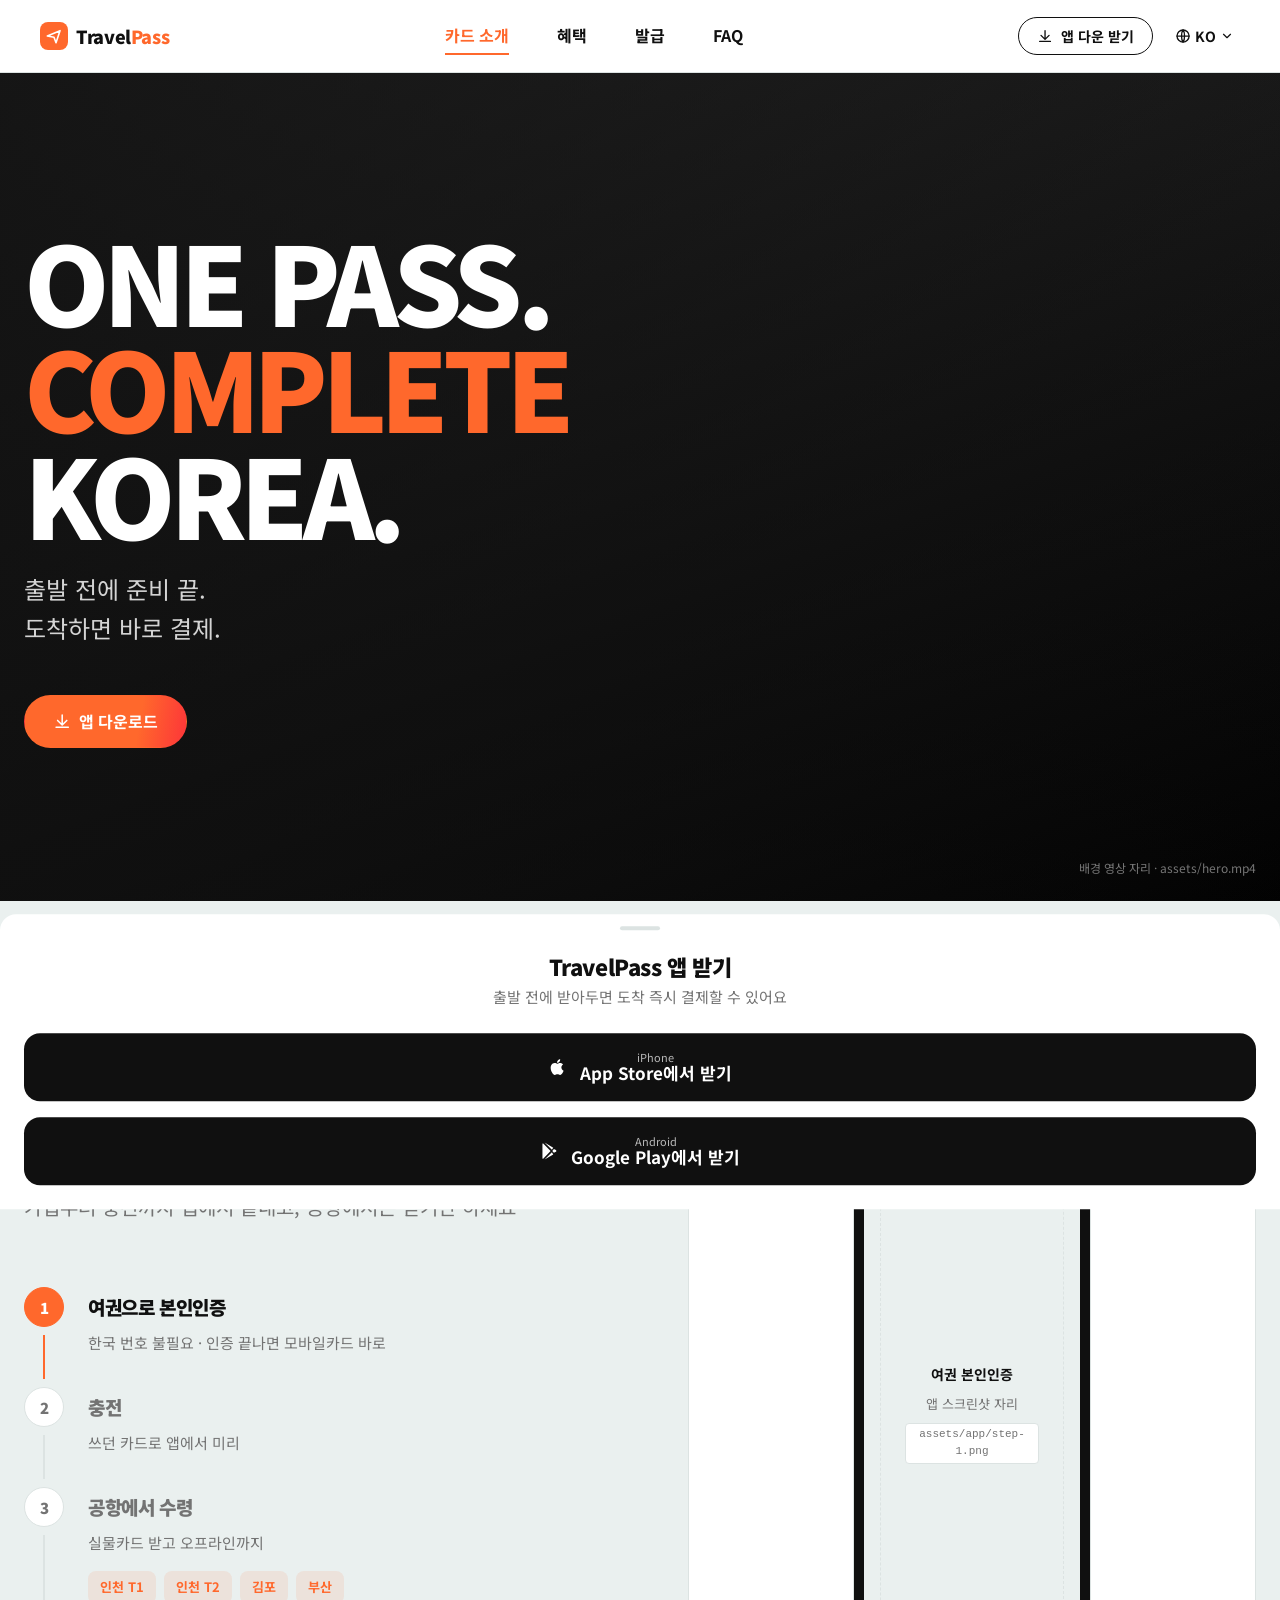
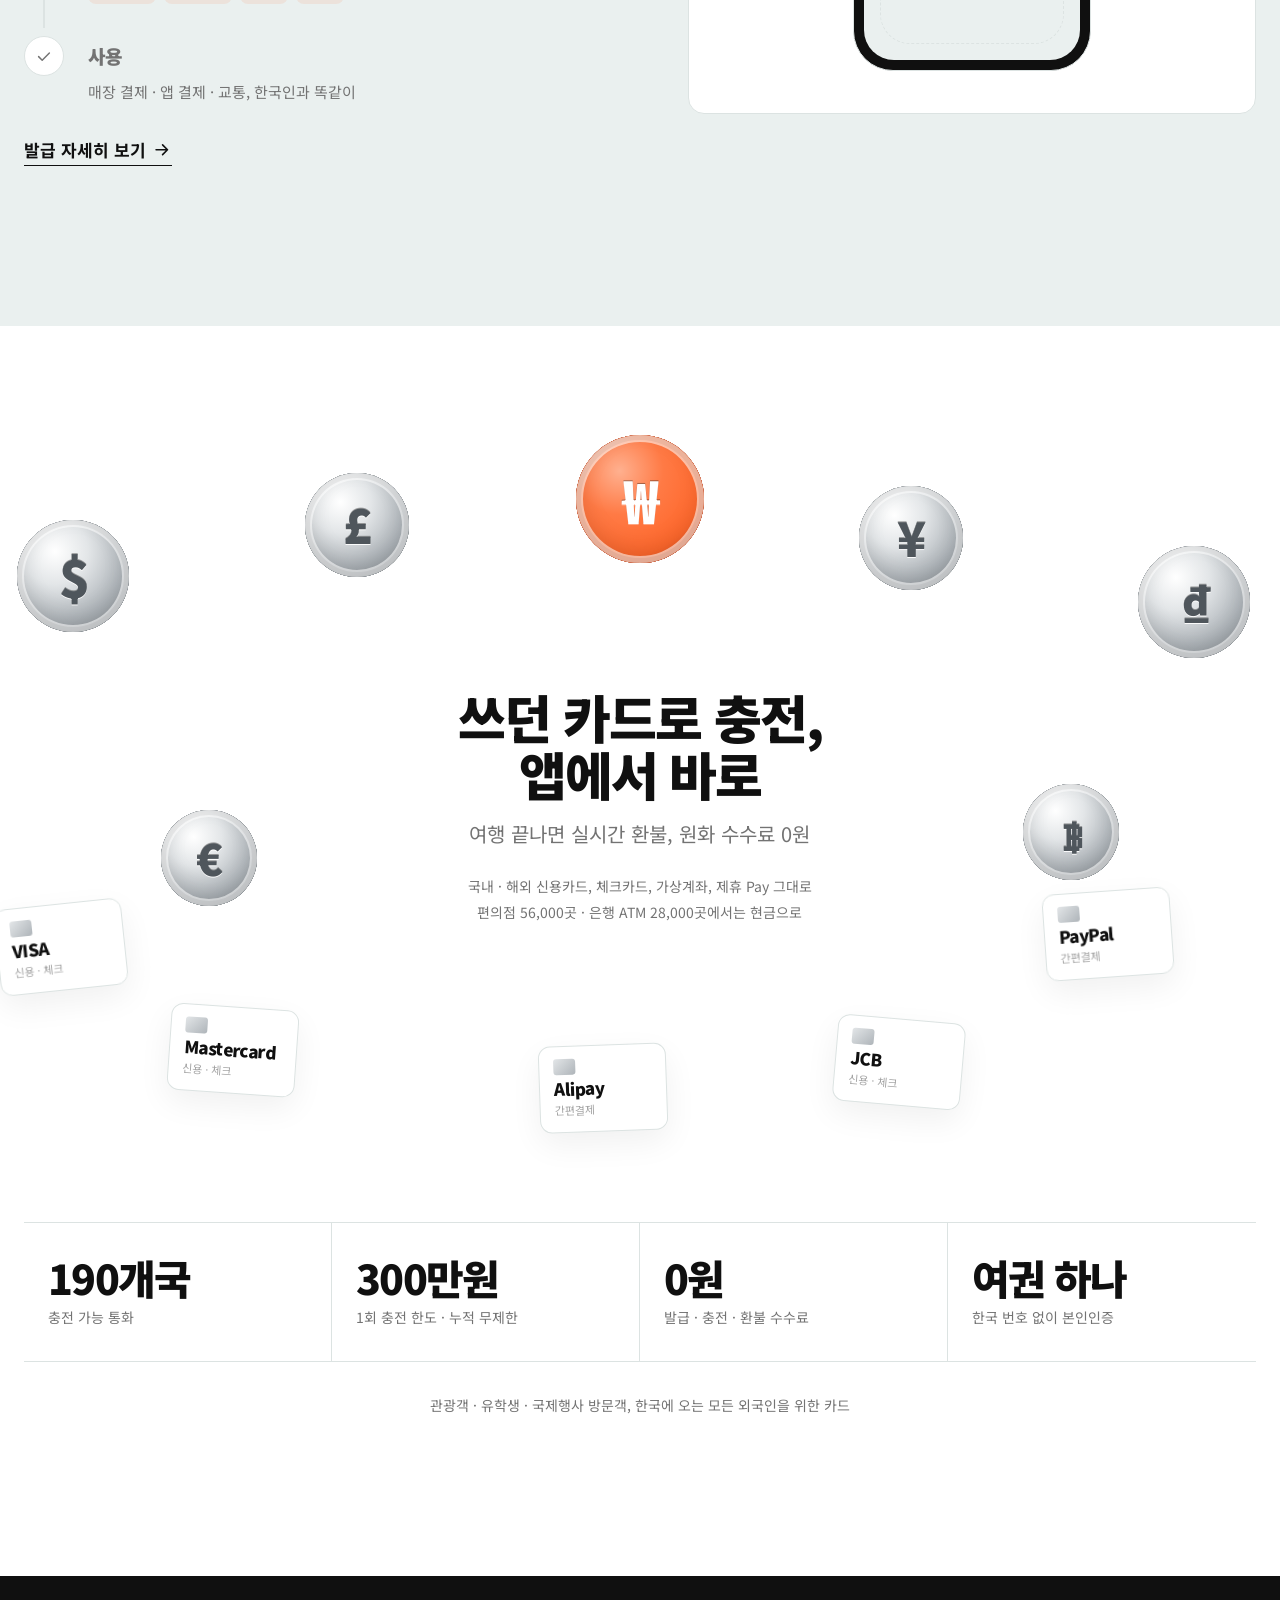
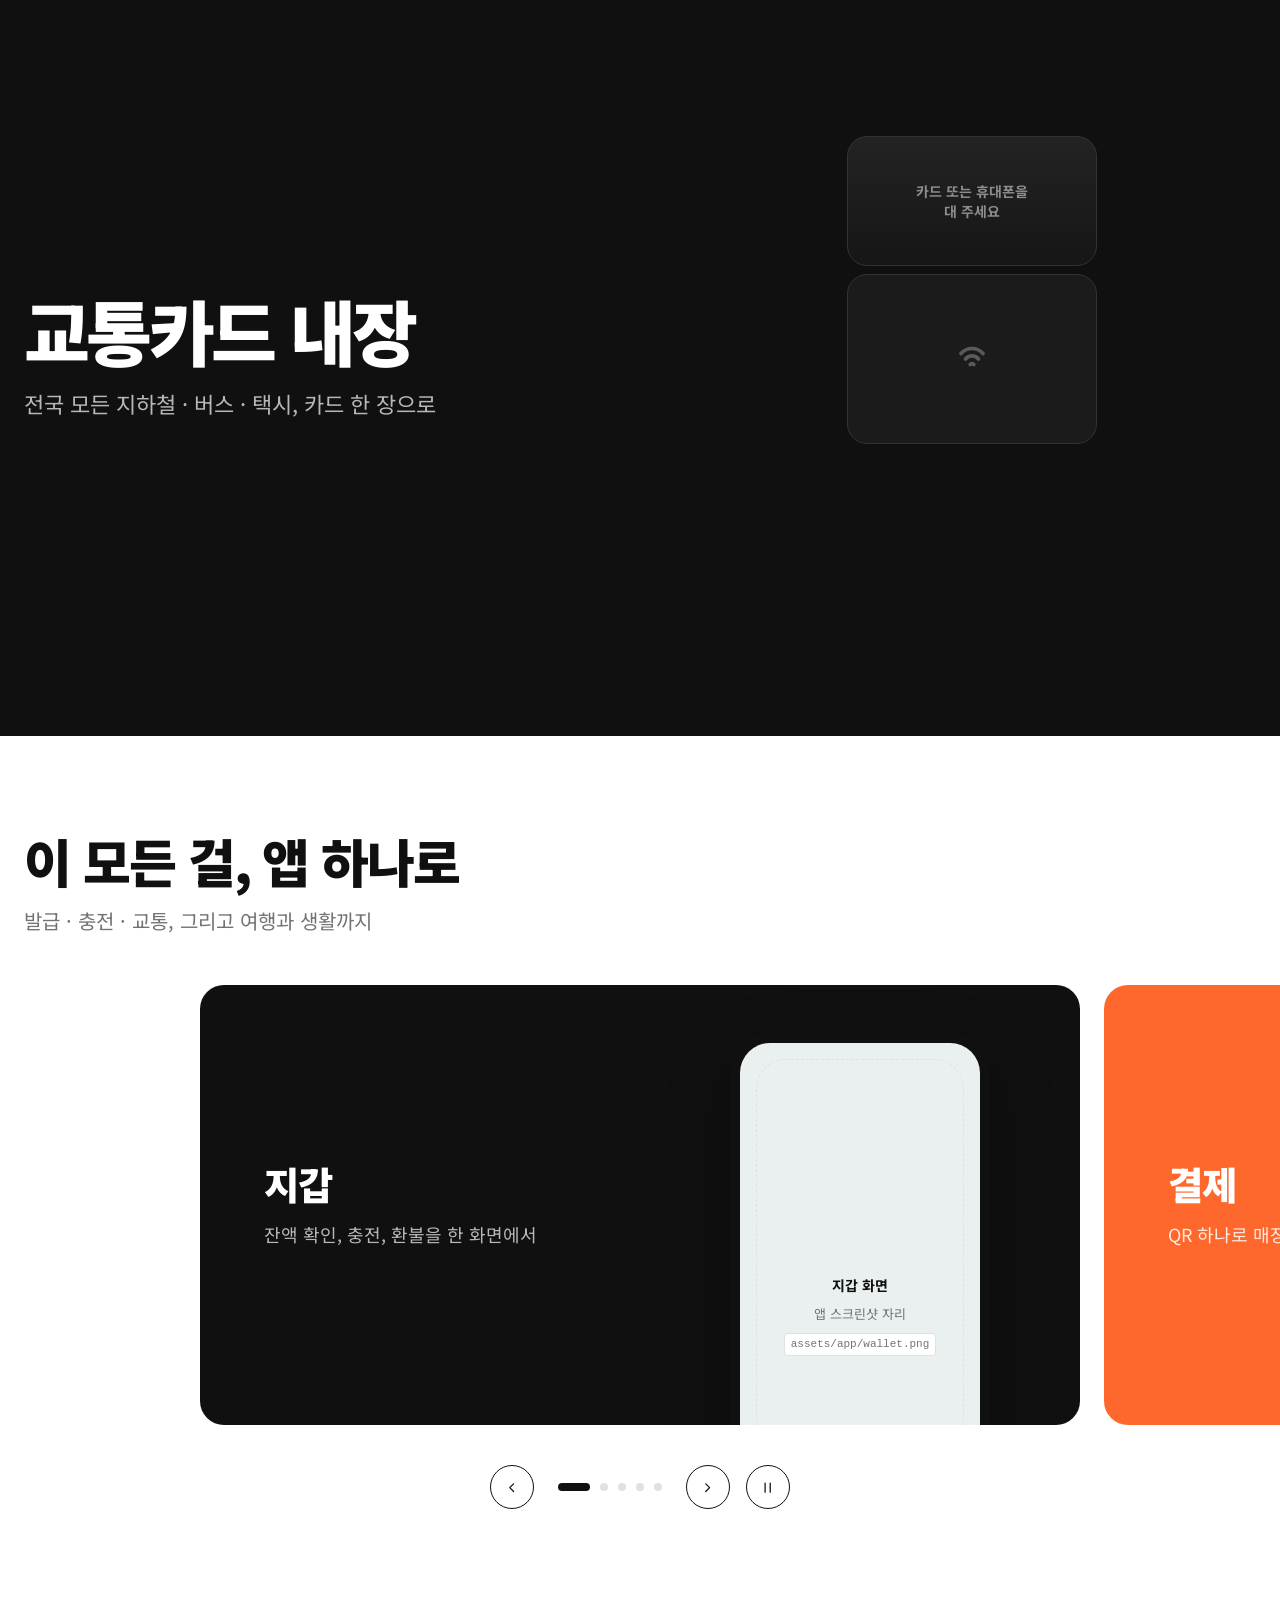
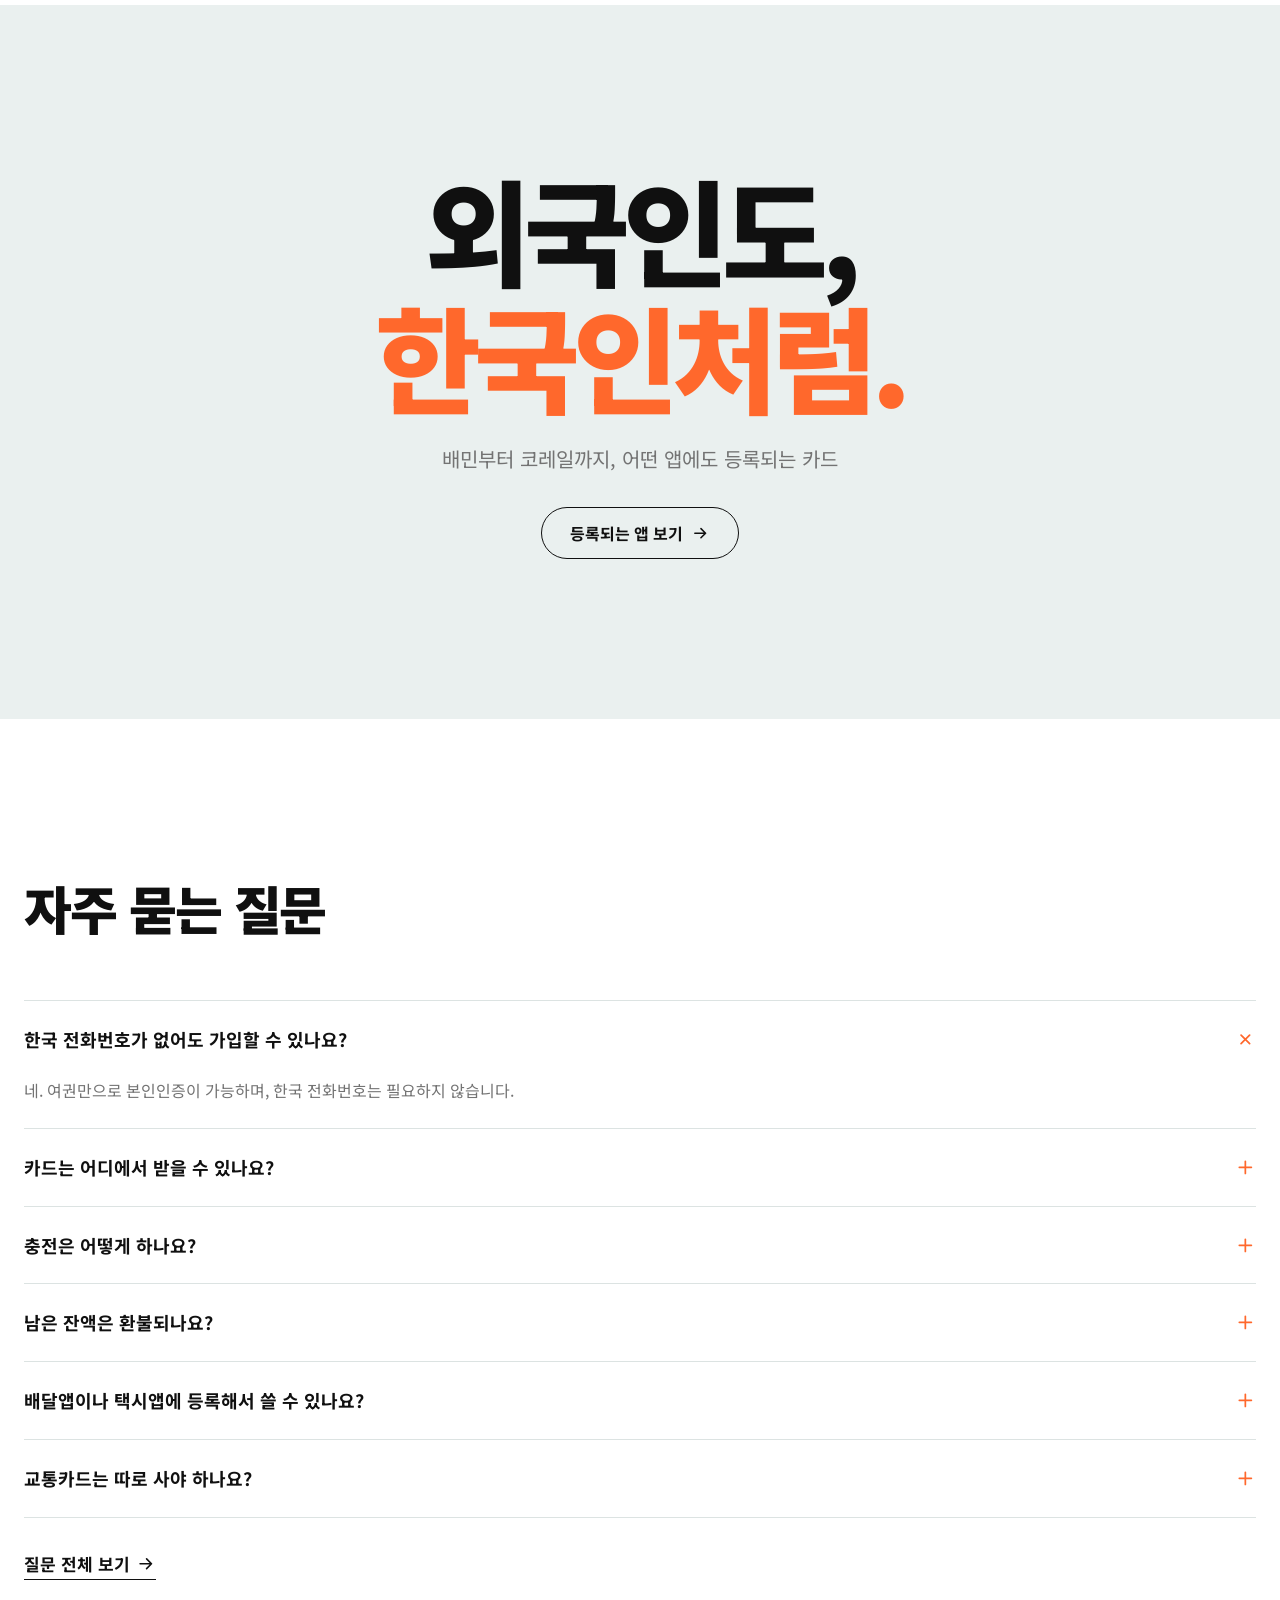
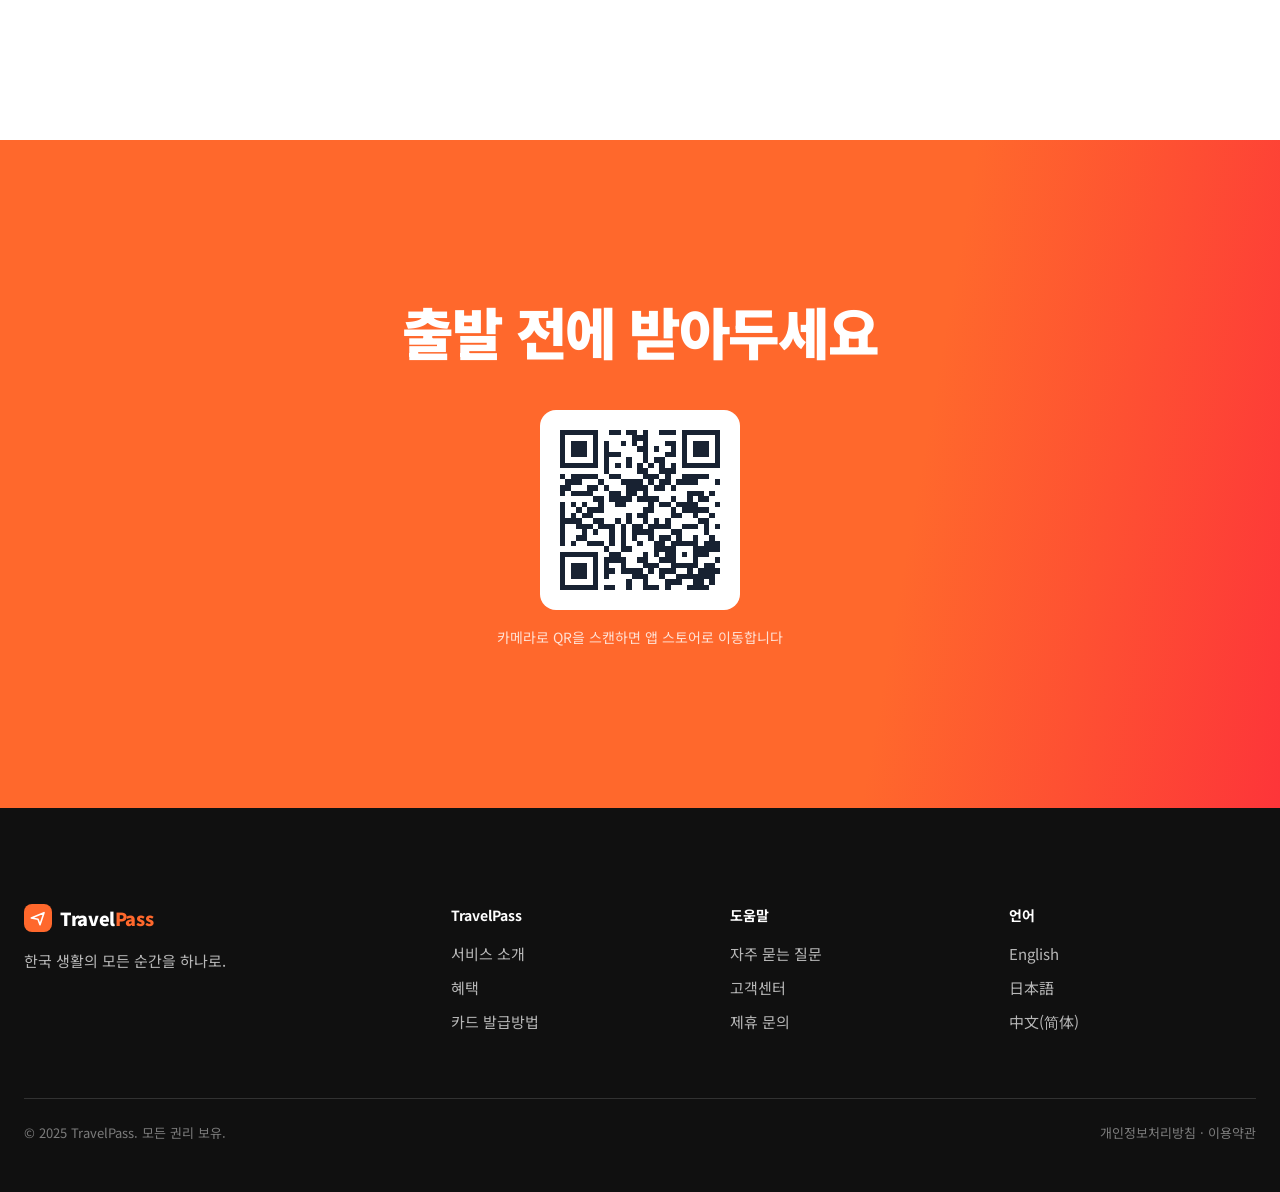
==== card-intro.html @ 5ef9a7e1 "카드소개·혜택 페이지 재편: 영상 흐름에 맞춘 스테퍼, 혜택 단일 페이지, 브랜드 팔레트 적용 - 카드소개: 출발 전 흐름(본인인증→충전→수령→사용) 스테퍼, 충전 섹션 중앙 문구" ====
<!DOCTYPE html>
<html lang="ko">
<head>
<meta charset="UTF-8">
<meta name="viewport" content="width=device-width, initial-scale=1.0">
<title>TravelPass | 카드 소개</title>
<link rel="preconnect" href="https://fonts.googleapis.com">
<link href="https://fonts.googleapis.com/css2?family=Noto+Sans+KR:wght@400;700;900&display=swap" rel="stylesheet">
<link rel="stylesheet" href="assets/site.css?v=21">
</head>
<body>
<header>
  <div class="wrap">
    <a class="logo" href="card-intro.html"><span class="mark"><svg class="i" viewBox="0 0 24 24"><path d="M2 12l19-8-6 18-3-8-10-2z"/></svg></span><span>Travel<em>Pass</em></span></a>
    <nav aria-label="주요 메뉴"><ul>
      <li><a href="card-intro.html" class="active">카드 소개</a></li>
      <li><a href="benefits.html">혜택</a></li>
      <li><a href="#">발급</a></li>
      <li><a href="faq.html">FAQ</a></li>
    </ul></nav>
    <div class="hright">
      <button class="btn btn-outline btn-sm" data-dl><svg class="i" viewBox="0 0 24 24"><path d="M12 4v12M6 11l6 6 6-6M4 20h16"/></svg> 앱 다운 받기</button>
      <button class="lang" aria-label="언어 선택"><svg class="i" viewBox="0 0 24 24"><circle cx="12" cy="12" r="9"/><path d="M3 12h18M12 3c3 3.5 3 14.5 0 18M12 3c-3 3.5-3 14.5 0 18"/></svg> KO <svg class="i" viewBox="0 0 24 24" style="width:1em;height:1em"><path d="M6 9l6 6 6-6"/></svg></button>
      <button class="burger" aria-label="메뉴 열기" data-menu><svg class="i" viewBox="0 0 24 24"><path d="M4 7h16M4 12h16M4 17h16"/></svg></button>
    </div>
  </div>
</header>

<!-- 1. 첫화면: 전체화면 영상 -->
<section class="hero" data-first>
  <video class="hero-video" autoplay muted loop playsinline aria-hidden="true">
    <source src="assets/hero.mp4" type="video/mp4">
  </video>
  <div class="hero-shade"></div>
  <div class="wrap">
    <h1>ONE PASS.<br><span class="o">COMPLETE</span><br>KOREA.</h1>
    <p class="lead">출발 전에 준비 끝.<br>도착하면 바로 결제.</p>
    <div class="cta"><button class="btn btn-primary" data-dl><svg class="i" viewBox="0 0 24 24"><path d="M12 4v12M6 11l6 6 6-6M4 20h16"/></svg> 앱 다운로드</button></div>
  </div>
  <span class="asset-note">배경 영상 자리 · assets/hero.mp4</span>
</section>

<!-- 3. 발급 → 수령: 자동 진행 스테퍼 -->
<section class="bg-cream" id="issue">
  <div class="wrap reveal">
    <div class="stepper" data-stepper data-interval="3500">
      <div class="st-left">
      <h2>출발 전에 발급,<br>공항에서 수령</h2>
      <p class="lead">가입부터 충전까지 앱에서 끝내고, 공항에서는 받기만 하세요</p>
      <ol class="st-track">
        <li class="st on"><button class="st-n" aria-label="1단계 여권으로 본인인증">1</button><span class="st-bar"><i></i></span><h3>여권으로 본인인증</h3><p>한국 번호 불필요 · 인증 끝나면 모바일카드 바로</p></li>
        <li class="st"><button class="st-n" aria-label="2단계 충전">2</button><span class="st-bar"><i></i></span><h3>충전</h3><p>쓰던 카드로 앱에서 미리</p></li>
        <li class="st"><button class="st-n" aria-label="3단계 공항에서 수령">3</button><span class="st-bar"><i></i></span><h3>공항에서 수령</h3><p>실물카드 받고 오프라인까지</p><div class="pins"><span class="chip">인천 T1</span><span class="chip">인천 T2</span><span class="chip">김포</span><span class="chip">부산</span></div></li>
        <li class="st"><button class="st-n" aria-label="4단계 사용"><svg class="i" viewBox="0 0 24 24"><path d="M5 12l5 5L20 7"/></svg></button><h3>사용</h3><p>매장 결제 · 앱 결제 · 교통, 한국인과 똑같이</p></li>
      </ol>
      <p style="margin-top:32px"><a class="link" href="issue.html">발급 자세히 보기 <svg class="i" viewBox="0 0 24 24"><path d="M5 12h14M13 6l6 6-6 6"/></svg></a></p>
      </div>
      <div class="st-panel">
      <div class="st-shot on" data-src="assets/app/step-1.png">
        <div class="device"><div class="screen"><img src="assets/app/step-1.png" alt="" aria-label="본인인증 화면"><div class="ph"><b>여권 본인인증</b><span>앱 스크린샷 자리</span><code>assets/app/step-1.png</code></div></div></div>
      </div>
      <div class="st-shot" data-src="assets/app/step-2.png">
        <div class="device"><div class="screen"><img src="assets/app/step-2.png" alt="" aria-label="충전 화면"><div class="ph"><b>충전</b><span>앱 스크린샷 자리</span><code>assets/app/step-2.png</code></div></div></div>
      </div>
      <div class="st-shot" data-src="assets/app/step-3.png">
        <div class="device"><div class="screen"><img src="assets/app/step-3.png" alt="" aria-label="공항 수령 화면"><div class="ph"><b>공항 수령</b><span>앱 스크린샷 자리</span><code>assets/app/step-3.png</code></div></div></div>
      </div>
        <div class="st-shot st-final"><span>도착하면 바로 결제</span></div>
      </div>
    </div>
  </div>
</section>

<!-- 4. 충전 · 환불: 중앙 문구 + 주변에 통화 동전 · 결제수단 -->
<section class="bg-white">
  <div class="wrap reveal">
    <div class="orbit">
      <div class="fl" style="--x:4%;--y:14%;--fd:0.0s"><div class="coin" style="--size:112px;--d:0.0s" aria-label="미국 달러"><span class="face front">$</span><i style="--z:-1.6px"></i><i style="--z:-3.2px"></i><i style="--z:-4.800000000000001px"></i><i style="--z:-6.4px"></i><i style="--z:-8.0px"></i><i style="--z:-9.600000000000001px"></i><span class="face back">$</span></div></div>
      <div class="fl" style="--x:15%;--y:58%;--fd:-0.9s"><div class="coin" style="--size:96px;--d:-1.4s" aria-label="유로"><span class="face front">€</span><i style="--z:-1.6px"></i><i style="--z:-3.2px"></i><i style="--z:-4.800000000000001px"></i><i style="--z:-6.4px"></i><i style="--z:-8.0px"></i><i style="--z:-9.600000000000001px"></i><span class="face back">€</span></div></div>
      <div class="fl" style="--x:27%;--y:6%;--fd:-1.8s"><div class="coin" style="--size:104px;--d:-2.8s" aria-label="영국 파운드"><span class="face front">£</span><i style="--z:-1.6px"></i><i style="--z:-3.2px"></i><i style="--z:-4.800000000000001px"></i><i style="--z:-6.4px"></i><i style="--z:-8.0px"></i><i style="--z:-9.600000000000001px"></i><span class="face back">£</span></div></div>
      <div class="fl" style="--x:50%;--y:2%;--fd:-2.7s"><div class="coin hl" style="--size:128px;--d:-4.2s" aria-label="대한민국 원"><span class="face front">₩</span><i style="--z:-1.6px"></i><i style="--z:-3.2px"></i><i style="--z:-4.800000000000001px"></i><i style="--z:-6.4px"></i><i style="--z:-8.0px"></i><i style="--z:-9.600000000000001px"></i><span class="face back">₩</span></div></div>
      <div class="fl" style="--x:72%;--y:8%;--fd:-3.6s"><div class="coin" style="--size:104px;--d:-5.6s" aria-label="일본 엔"><span class="face front">¥</span><i style="--z:-1.6px"></i><i style="--z:-3.2px"></i><i style="--z:-4.800000000000001px"></i><i style="--z:-6.4px"></i><i style="--z:-8.0px"></i><i style="--z:-9.600000000000001px"></i><span class="face back">¥</span></div></div>
      <div class="fl" style="--x:85%;--y:54%;--fd:-4.5s"><div class="coin" style="--size:96px;--d:-7.0s" aria-label="태국 바트"><span class="face front">฿</span><i style="--z:-1.6px"></i><i style="--z:-3.2px"></i><i style="--z:-4.800000000000001px"></i><i style="--z:-6.4px"></i><i style="--z:-8.0px"></i><i style="--z:-9.600000000000001px"></i><span class="face back">฿</span></div></div>
      <div class="fl" style="--x:95%;--y:18%;--fd:-5.4s"><div class="coin" style="--size:112px;--d:-8.4s" aria-label="베트남 동"><span class="face front">₫</span><i style="--z:-1.6px"></i><i style="--z:-3.2px"></i><i style="--z:-4.800000000000001px"></i><i style="--z:-6.4px"></i><i style="--z:-8.0px"></i><i style="--z:-9.600000000000001px"></i><span class="face back">₫</span></div></div>
      <div class="fl" style="--x:3%;--y:72%;--fd:-6.3s"><div class="pcard" style="--r:-6deg"><b>VISA</b><small>신용 · 체크</small></div></div>
      <div class="fl" style="--x:17%;--y:88%;--fd:-7.2s"><div class="pcard" style="--r:4deg"><b>Mastercard</b><small>신용 · 체크</small></div></div>
      <div class="fl" style="--x:47%;--y:94%;--fd:-8.1s"><div class="pcard" style="--r:-2deg"><b>Alipay</b><small>간편결제</small></div></div>
      <div class="fl" style="--x:71%;--y:90%;--fd:-9.0s"><div class="pcard" style="--r:5deg"><b>JCB</b><small>신용 · 체크</small></div></div>
      <div class="fl" style="--x:88%;--y:70%;--fd:-9.9s"><div class="pcard" style="--r:-4deg"><b>PayPal</b><small>간편결제</small></div></div>
      <div class="orbit-txt">
        <h2>쓰던 카드로 충전,<br>앱에서 바로</h2>
        <p class="lead">여행 끝나면 실시간 환불, 원화 수수료 0원</p>
        <p class="small orbit-note">국내 · 해외 신용카드, 체크카드, 가상계좌, 제휴 Pay 그대로<br>편의점 56,000곳 · 은행 ATM 28,000곳에서는 현금으로</p>
      </div>
    </div>
    <div class="specs reveal">
      <div><b>190개국</b><span>충전 가능 통화</span></div>
      <div><b>300만원</b><span>1회 충전 한도 · 누적 무제한</span></div>
      <div><b>0원</b><span>발급 · 충전 · 환불 수수료</span></div>
      <div><b>여권 하나</b><span>한국 번호 없이 본인인증</span></div>
    </div>
    <p class="small who">관광객 · 유학생 · 국제행사 방문객, 한국에 오는 모든 외국인을 위한 카드</p>
  </div>
</section>

<!-- 5. 교통: 단말기 태그 장면 -->
<div class="band bg-ink statement">
  <div class="wrap split reveal">
    <div>
      <h2>교통카드 내장</h2>
      <p class="lead">전국 모든 지하철 · 버스 · 택시, 카드 한 장으로</p>
    </div>
    <div class="tap" data-tap aria-label="카드를 단말기에 대면 승인되는 장면">
      <div class="terminal">
        <div class="t-screen">
          <span class="t-idle">카드 또는 휴대폰을<br>대 주세요</span>
          <span class="t-ok"><svg viewBox="0 0 48 48" aria-hidden="true"><circle cx="24" cy="24" r="21"/><path class="tick" d="M14 25l7 7 13-14"/></svg>승인</span>
        </div>
        <div class="t-pad">
          <i class="ring"></i><i class="ring"></i><i class="ring"></i>
          <svg class="nfc" viewBox="0 0 24 24" aria-hidden="true"><path d="M6 9a8 8 0 0 1 12 0M8.5 12a4.5 4.5 0 0 1 7 0M11 15a1.5 1.5 0 0 1 2 0"/></svg>
        </div>
      </div>
      <div class="t-card"><img src="assets/card-front.png" alt="TravelPass 카드"></div>
    </div>
  </div>
</div>

<!-- 6. 앱: 가로 카드 캐러셀 -->
<section class="bg-white app-deck">
  <div class="wrap reveal">
    <h2>이 모든 걸, 앱 하나로</h2>
    <p class="lead">발급 · 충전 · 교통, 그리고 여행과 생활까지</p>
  </div>
  <div class="deck" data-deck data-interval="5000">
    <div class="deck-track" tabindex="0" aria-label="앱 기능 카드. 좌우로 넘겨 보세요">
      <article class="dcard t-ink">
        <div class="dtxt"><h3>지갑</h3><p>잔액 확인, 충전, 환불을 한 화면에서</p></div>
        <div class="dshot"><div class="device"><div class="screen"><img src="assets/app/wallet.png" alt="" aria-label="TravelPass 앱 지갑 화면"><div class="ph"><b>지갑 화면</b><span>앱 스크린샷 자리</span><code>assets/app/wallet.png</code></div></div></div></div>
      </article>
      <article class="dcard t-grad">
        <div class="dtxt"><h3>결제</h3><p>QR 하나로 매장에서, 카드번호로 앱에서</p></div>
        <div class="dshot"><div class="device"><div class="screen"><img src="assets/app/pay.png" alt="" aria-label="TravelPass 앱 결제 화면"><div class="ph"><b>결제 화면</b><span>앱 스크린샷 자리</span><code>assets/app/pay.png</code></div></div></div></div>
      </article>
      <article class="dcard t-light">
        <div class="dtxt"><h3>여행</h3><p>명소 추천부터 호텔·공연 예약까지</p></div>
        <div class="dshot"><div class="device"><div class="screen"><img src="assets/app/travel.png" alt="" aria-label="TravelPass 앱 여행 화면"><div class="ph"><b>여행 화면</b><span>앱 스크린샷 자리</span><code>assets/app/travel.png</code></div></div></div></div>
      </article>
      <article class="dcard t-ink">
        <div class="dtxt"><h3>생활</h3><p>배달, 쇼핑, 외국인 커뮤니티</p></div>
        <div class="dshot"><div class="device"><div class="screen"><img src="assets/app/living.png" alt="" aria-label="TravelPass 앱 생활 화면"><div class="ph"><b>생활 화면</b><span>앱 스크린샷 자리</span><code>assets/app/living.png</code></div></div></div></div>
      </article>
      <article class="dcard t-grad">
        <div class="dtxt"><h3>교통</h3><p>교통카드 잔액 확인하고 바로 충전</p></div>
        <div class="dshot"><div class="device"><div class="screen"><img src="assets/app/transit.png" alt="" aria-label="TravelPass 앱 교통 화면"><div class="ph"><b>교통 화면</b><span>앱 스크린샷 자리</span><code>assets/app/transit.png</code></div></div></div></div>
      </article>
    </div>
    <div class="deck-ctl">
      <button class="dbtn" data-prev aria-label="이전"><svg class="i" viewBox="0 0 24 24"><path d="M15 6l-6 6 6 6"/></svg></button>
      <div class="dots" role="tablist"></div>
      <button class="dbtn" data-next aria-label="다음"><svg class="i" viewBox="0 0 24 24"><path d="M9 6l6 6-6 6"/></svg></button>
      <button class="dbtn dplay" data-play aria-label="자동 재생 멈춤"><svg class="i ic-pause" viewBox="0 0 24 24"><path d="M8 5v14M16 5v14"/></svg><svg class="i ic-play" viewBox="0 0 24 24"><path d="M7 5l12 7-12 7z"/></svg></button>
    </div>
  </div>
</section>

<!-- 10. 강조 -->
<section class="bg-cream emph">
  <div class="wrap reveal">
    <h2>외국인도,<br><span class="o">한국인처럼.</span></h2>
    <p class="lead" style="margin:24px auto 0">배민부터 코레일까지, 어떤 앱에도 등록되는 카드</p>
    <p style="margin-top:32px"><a class="btn btn-outline" href="benefits.html">등록되는 앱 보기 <svg class="i" viewBox="0 0 24 24"><path d="M5 12h14M13 6l6 6-6 6"/></svg></a></p>
  </div>
</section>

<!-- 9. FAQ -->
<section class="bg-white" id="faq">
  <div class="wrap reveal">
    <h2>자주 묻는 질문</h2>
    <div class="faq-list">
      <details open><summary>한국 전화번호가 없어도 가입할 수 있나요?<svg class="i" viewBox="0 0 24 24"><path d="M12 5v14M5 12h14"/></svg></summary><p>네. 여권만으로 본인인증이 가능하며, 한국 전화번호는 필요하지 않습니다.</p></details>
      <details><summary>카드는 어디에서 받을 수 있나요?<svg class="i" viewBox="0 0 24 24"><path d="M12 5v14M5 12h14"/></svg></summary><p>인천공항 T1 · T2, 김포공항, 부산(김해)공항 환전소에서 수령할 수 있습니다. 앱에서 발급 신청 후 도착 시 바로 받아가세요.</p></details>
      <details><summary>충전은 어떻게 하나요?<svg class="i" viewBox="0 0 24 24"><path d="M12 5v14M5 12h14"/></svg></summary><p>앱에서 190개국 통화로 온라인 충전하거나, 전국 편의점 56,000곳과 은행 ATM 28,000곳에서 현금으로 충전할 수 있습니다.</p></details>
      <details><summary>남은 잔액은 환불되나요?<svg class="i" viewBox="0 0 24 24"><path d="M12 5v14M5 12h14"/></svg></summary><p>여행이 끝나면 앱에서 바로 환불 신청할 수 있습니다. 원화 환불 수수료는 0원입니다.</p></details>
      <details><summary>배달앱이나 택시앱에 등록해서 쓸 수 있나요?<svg class="i" viewBox="0 0 24 24"><path d="M12 5v14M5 12h14"/></svg></summary><p>네. 배달의민족, 카카오T 등 주요 앱에 카드번호를 등록하면 한국 사람과 동일하게 결제할 수 있습니다.</p></details>
      <details><summary>교통카드는 따로 사야 하나요?<svg class="i" viewBox="0 0 24 24"><path d="M12 5v14M5 12h14"/></svg></summary><p>아니요. Travel Pass 카드에 교통카드 기능이 내장되어 있어 지하철 · 버스 · 택시를 바로 이용할 수 있습니다.</p></details>
    </div>
    <p style="margin-top:32px"><a class="link" href="faq.html">질문 전체 보기 <svg class="i" viewBox="0 0 24 24"><path d="M5 12h14M13 6l6 6-6 6"/></svg></a></p>
  </div>
</section>

<!-- 다운로드 띠: 데스크톱 QR / 모바일 딥링크 -->
<div class="band bg-orange dl" id="download">
  <div class="wrap reveal">
    <h2>출발 전에 받아두세요</h2>
        <div class="cta only-d">
      <div class="qr" data-qr></div>
      <span class="small" style="color:rgba(255,255,255,.8)">카메라로 QR을 스캔하면 앱 스토어로 이동합니다</span>
    </div>
    <div class="cta only-m">
      <div class="store-row">
        <a class="store light" href="#" data-store="ios"><svg class="i" viewBox="0 0 24 24" style="fill:currentColor;stroke:none"><path d="M16.4 12.6c0-2.4 2-3.6 2.1-3.7-1.1-1.7-2.9-1.9-3.5-1.9-1.5-.2-2.9.9-3.7.9-.8 0-1.9-.9-3.2-.8-1.6 0-3.1 1-4 2.4-1.7 3-.4 7.3 1.2 9.7.8 1.2 1.8 2.5 3.1 2.4 1.2 0 1.7-.8 3.2-.8s1.9.8 3.2.8c1.3 0 2.2-1.2 3-2.4.9-1.4 1.3-2.7 1.3-2.8 0 0-2.6-1-2.7-3.8zM14 5.4c.7-.8 1.1-2 1-3.1-1 0-2.2.7-2.9 1.5-.6.7-1.2 1.9-1 3 1.1.1 2.2-.6 2.9-1.4z"/></svg><span><small>iPhone</small>App Store에서 받기</span></a>
        <a class="store light" href="#" data-store="android"><svg class="i" viewBox="0 0 24 24" style="fill:currentColor;stroke:none"><path d="M3.6 2.3 13 12l-9.4 9.7c-.4-.2-.6-.7-.6-1.2V3.5c0-.5.2-1 .6-1.2zm11 8.2L5.6 1.6l10.7 6.2-1.7 2.7zm0 3 1.7 2.7L5.6 22.4l9-8.9zm4.9-2.9c.8.5.8 1.7 0 2.2l-2.4 1.4-2-2.3 2-2.3 2.4 1z"/></svg><span><small>Android</small>Google Play에서 받기</span></a>
      </div>
    </div>
  </div>
</div>
<!-- 우하단 QR (데스크톱) -->
<div class="fab" aria-label="앱 다운로드 QR"><div class="qr" data-qr></div><b>앱 다운로드</b><small>카메라로 스캔하세요</small></div>
<!-- 최하단 고정 바 (모바일) -->
<div class="mbar"><button class="btn btn-primary" data-dl><svg class="i" viewBox="0 0 24 24"><path d="M12 4v12M6 11l6 6 6-6M4 20h16"/></svg> 앱 다운로드</button></div>

<div class="ov" data-close></div>

<div class="modal" role="dialog" aria-modal="true" aria-label="앱 다운로드">
  <button class="x" data-close aria-label="닫기"><svg class="i" viewBox="0 0 24 24"><path d="M6 6l12 12M18 6L6 18"/></svg></button>
  <h3>QR을 스캔하세요</h3>
  <p>휴대폰 카메라로 스캔하면<br>앱 스토어로 바로 이동합니다</p>
  <div class="qr" data-qr></div>
  <div class="small">아이폰 · 안드로이드 모두 지원</div>
</div>

<div class="sheet" role="dialog" aria-modal="true" aria-label="앱 다운로드">
  <div class="grip"></div>
  <h3>TravelPass 앱 받기</h3>
  <p>출발 전에 받아두면 도착 즉시 결제할 수 있어요</p>
  <div class="store-row">
    <a class="store" href="#" data-store="ios"><svg class="i" viewBox="0 0 24 24" style="fill:currentColor;stroke:none"><path d="M16.4 12.6c0-2.4 2-3.6 2.1-3.7-1.1-1.7-2.9-1.9-3.5-1.9-1.5-.2-2.9.9-3.7.9-.8 0-1.9-.9-3.2-.8-1.6 0-3.1 1-4 2.4-1.7 3-.4 7.3 1.2 9.7.8 1.2 1.8 2.5 3.1 2.4 1.2 0 1.7-.8 3.2-.8s1.9.8 3.2.8c1.3 0 2.2-1.2 3-2.4.9-1.4 1.3-2.7 1.3-2.8 0 0-2.6-1-2.7-3.8zM14 5.4c.7-.8 1.1-2 1-3.1-1 0-2.2.7-2.9 1.5-.6.7-1.2 1.9-1 3 1.1.1 2.2-.6 2.9-1.4z"/></svg><span><small>iPhone</small>App Store에서 받기</span></a>
        <a class="store" href="#" data-store="android"><svg class="i" viewBox="0 0 24 24" style="fill:currentColor;stroke:none"><path d="M3.6 2.3 13 12l-9.4 9.7c-.4-.2-.6-.7-.6-1.2V3.5c0-.5.2-1 .6-1.2zm11 8.2L5.6 1.6l10.7 6.2-1.7 2.7zm0 3 1.7 2.7L5.6 22.4l9-8.9zm4.9-2.9c.8.5.8 1.7 0 2.2l-2.4 1.4-2-2.3 2-2.3 2.4 1z"/></svg><span><small>Android</small>Google Play에서 받기</span></a>
  </div>
</div>

<div class="drawer" role="dialog" aria-modal="true" aria-label="메뉴">
  <div class="top">
    <a class="logo" href="card-intro.html"><span class="mark"><svg class="i" viewBox="0 0 24 24"><path d="M2 12l19-8-6 18-3-8-10-2z"/></svg></span><span>Travel<em>Pass</em></span></a>
    <button class="x" data-close aria-label="닫기"><svg class="i" viewBox="0 0 24 24"><path d="M6 6l12 12M18 6L6 18"/></svg></button>
  </div>
  <ul>
    <li><a href="card-intro.html" class="active">카드 소개</a></li>
    <li><a href="benefits.html">혜택</a></li>
    <li><a href="#">발급</a></li>
    <li><a href="faq.html">FAQ</a></li>
  </ul>
  <div class="bottom">
    <p>앱 다운로드</p>
    <div class="store-row">
      <a class="store" href="#" data-store="ios"><svg class="i" viewBox="0 0 24 24" style="fill:currentColor;stroke:none"><path d="M16.4 12.6c0-2.4 2-3.6 2.1-3.7-1.1-1.7-2.9-1.9-3.5-1.9-1.5-.2-2.9.9-3.7.9-.8 0-1.9-.9-3.2-.8-1.6 0-3.1 1-4 2.4-1.7 3-.4 7.3 1.2 9.7.8 1.2 1.8 2.5 3.1 2.4 1.2 0 1.7-.8 3.2-.8s1.9.8 3.2.8c1.3 0 2.2-1.2 3-2.4.9-1.4 1.3-2.7 1.3-2.8 0 0-2.6-1-2.7-3.8zM14 5.4c.7-.8 1.1-2 1-3.1-1 0-2.2.7-2.9 1.5-.6.7-1.2 1.9-1 3 1.1.1 2.2-.6 2.9-1.4z"/></svg><span><small>iPhone</small>App Store에서 받기</span></a>
        <a class="store" href="#" data-store="android"><svg class="i" viewBox="0 0 24 24" style="fill:currentColor;stroke:none"><path d="M3.6 2.3 13 12l-9.4 9.7c-.4-.2-.6-.7-.6-1.2V3.5c0-.5.2-1 .6-1.2zm11 8.2L5.6 1.6l10.7 6.2-1.7 2.7zm0 3 1.7 2.7L5.6 22.4l9-8.9zm4.9-2.9c.8.5.8 1.7 0 2.2l-2.4 1.4-2-2.3 2-2.3 2.4 1z"/></svg><span><small>Android</small>Google Play에서 받기</span></a>
    </div>
  </div>
</div>

<footer>
  <div class="wrap">
    <div class="grid">
      <div>
        <a class="logo" href="card-intro.html"><span class="mark"><svg class="i" viewBox="0 0 24 24"><path d="M2 12l19-8-6 18-3-8-10-2z"/></svg></span><span>Travel<em>Pass</em></span></a>
        <p style="margin-top:16px;font-size:15px">한국 생활의 모든 순간을 하나로.</p>
      </div>
      <div><h4>TravelPass</h4><ul><li><a href="card-intro.html">서비스 소개</a></li><li><a href="benefits.html">혜택</a></li><li><a href="#">카드 발급방법</a></li></ul></div>
      <div><h4>도움말</h4><ul><li><a href="faq.html">자주 묻는 질문</a></li><li><a href="#">고객센터</a></li><li><a href="#">제휴 문의</a></li></ul></div>
      <div><h4>언어</h4><ul><li><a href="#">English</a></li><li><a href="#">日本語</a></li><li><a href="#">中文(简体)</a></li></ul></div>
    </div>
    <div class="bottom"><span>© 2025 TravelPass. 모든 권리 보유.</span><span>개인정보처리방침 · 이용약관</span></div>
  </div>
</footer>

<script src="assets/site.js?v=11"></script>
</body>
</html>
---- assets/site.css ----
/* ==========================================================
   TravelPass — 사이트 공통 스타일 (v2)
   디자인 시스템
   - 색: 흰 바탕 / 라이트(#EAF0EF) 면 / 잉크 #101010 / 오렌지→레드 브랜드 그라데이션. 그 외 색 없음
   - 서체: Noto Sans KR 하나. 굵기 400 / 700 / 900
   - 여백 사다리: 8 16 24 32 48 64 96 160
   - 반경 문법: 칩 8 / 면 16 / 버튼 pill / 기기 프레임 40(예외)
   - 그림자: 오버레이 계층에만. 면은 헤어라인 선으로 구분
   - 모션: 상태 피드백 200ms, 등장 500ms. reduced-motion 시 제거
   ========================================================== */
:root{
  /* 브랜드 팔레트: Primary #FF682C / #FD3539, Secondary #101010, Gray #737373, Light #EAF0EF, White */
  --cream:#EAF0EF; --white:#FFFFFF; --ink:#101010; --ink-2:#2A2A2A;
  --muted:#737373; --muted-2:#A3A3A3; --line:#DCE3E2; --line-dark:rgba(255,255,255,.14);
  --orange:#FF682C; --orange-ink:#FD3539; --orange-soft:rgba(255,104,44,.10);
  --grad:linear-gradient(100deg,#FF682C 0%,#FF682C 70%,#FD3539 100%);
  --s1:8px; --s2:16px; --s3:24px; --s4:32px; --s5:48px; --s6:64px; --s7:96px; --s8:160px;
  --r-chip:8px; --r-surface:16px; --r-pill:999px; --r-device:40px;
  --max:1300px; --gutter:24px; --gutter-wide:40px;
  --ease:cubic-bezier(.2,.7,.2,1);
}
*{box-sizing:border-box;margin:0;padding:0}
html{scroll-behavior:smooth}
body{font-family:"Noto Sans KR",-apple-system,BlinkMacSystemFont,sans-serif;background:var(--white);color:var(--ink);line-height:1.6;font-size:17px;-webkit-font-smoothing:antialiased;overflow-x:hidden;text-wrap:pretty}
a{color:inherit;text-decoration:none}
button{font-family:inherit;cursor:pointer;border:0;background:none;color:inherit}
img,svg{display:block;max-width:100%}
.wrap{max-width:var(--max);margin:0 auto;padding:0 var(--gutter)}
.i{width:1.15em;height:1.15em;stroke:currentColor;fill:none;stroke-width:2;stroke-linecap:round;stroke-linejoin:round;flex:none}

/* 타이포 */
h1,h2,h3{font-weight:900;letter-spacing:-.04em;line-height:1.1;word-break:keep-all}
h2{font-size:clamp(32px,4.5vw,52px)}
h3{font-size:22px;letter-spacing:-.02em}
.lead{font-size:20px;color:var(--muted);margin-top:var(--s2);word-break:keep-all;max-width:36em}
.small{font-size:14px;color:var(--muted)}
.o{color:var(--orange)}

/* 섹션 리듬 */
section,.band{padding:var(--s8) 0}
.bg-white{background:var(--white)}
.bg-cream{background:var(--cream)}
.bg-ink{background:var(--ink);color:#fff}
.bg-ink .lead{color:rgba(255,255,255,.7)}
.bg-orange{background:var(--grad);color:#fff}
.hairline{border-top:1px solid var(--line)}
@media(max-width:768px){section,.band{padding:var(--s7) 0}}

/* 버튼 */
.btn{display:inline-flex;align-items:center;justify-content:center;gap:var(--s1);padding:16px 28px;border-radius:var(--r-pill);font-size:16px;font-weight:700;line-height:1;transition:background .2s,color .2s,transform .2s,border-color .2s;white-space:nowrap;border:1.5px solid transparent}
.btn:active{transform:scale(.98)}
.btn:focus-visible{outline:3px solid var(--orange);outline-offset:3px}
.btn-primary{background:var(--grad);color:#fff}
.btn-primary:hover{filter:brightness(1.06)}
.btn-ink{background:var(--ink);color:#fff}
.btn-ink:hover{background:#2A2A2A}
.btn-outline{border-color:var(--ink);color:var(--ink);background:transparent}
.btn-outline:hover{background:var(--ink);color:#fff}
.btn-white{background:#fff;color:var(--ink)}
.btn-white:hover{background:var(--cream)}
.btn-sm{padding:10px 18px;font-size:14px}
.link{display:inline-flex;align-items:center;gap:6px;font-weight:700;color:var(--ink);border-bottom:1.5px solid var(--ink);padding-bottom:2px;transition:color .2s,border-color .2s}
.link:hover{color:var(--orange);border-color:var(--orange)}

/* 헤더 */
header{position:sticky;top:0;z-index:50;background:rgba(255,255,255,.88);backdrop-filter:blur(12px);border-bottom:1px solid var(--line)}
header .wrap{max-width:none;padding:0 var(--gutter-wide);height:72px;display:flex;align-items:center;justify-content:space-between;gap:var(--s3)}
.logo{display:flex;align-items:center;gap:var(--s1);font-weight:900;font-size:18px;letter-spacing:-.02em}
.logo .mark{width:28px;height:28px;border-radius:var(--r-chip);background:var(--orange);display:grid;place-items:center;color:#fff}
.logo .mark .i{width:16px;height:16px;stroke-width:2.4}
.logo em{color:var(--orange);font-style:normal}
nav ul{display:flex;gap:var(--s5);list-style:none;font-size:16px;font-weight:700}
nav a{padding:6px 0;border-bottom:2px solid transparent;transition:color .2s,border-color .2s}
nav a:hover{color:var(--orange)}
nav a.active{color:var(--orange);border-color:var(--orange)}
.hright{display:flex;align-items:center;gap:var(--s2)}
.lang{display:inline-flex;align-items:center;gap:4px;font-size:14px;font-weight:700;padding:8px 6px;border-radius:var(--r-chip)}
.lang:hover{background:var(--orange-soft)}
.burger{display:none;width:44px;height:44px;border-radius:var(--r-chip);place-items:center}
.burger:hover{background:var(--orange-soft)}
@media(max-width:860px){header .wrap{padding:0 var(--gutter);height:64px}nav{display:none}.burger{display:grid}.hright .btn{display:none}.hright{gap:var(--s1)}}

/* 히어로 */
.hero{position:relative;min-height:calc(100vh - 72px);display:flex;align-items:center;padding:var(--s7) 0;overflow:hidden;color:#fff;background:linear-gradient(160deg,#2A2A2A 0%,#101010 60%,#000 100%)}
.hero-video{position:absolute;inset:0;width:100%;height:100%;object-fit:cover;z-index:0}
.hero-shade{position:absolute;inset:0;z-index:1;background:linear-gradient(90deg,rgba(16,16,16,.8) 0%,rgba(16,16,16,.45) 55%,rgba(16,16,16,.15) 100%)}
.hero .wrap{position:relative;z-index:2;width:100%}
.hero h1{font-size:clamp(52px,8.5vw,112px);line-height:.98;letter-spacing:-.06em}
.hero .lead{font-size:clamp(18px,2.2vw,24px);margin-top:var(--s3);color:rgba(255,255,255,.82)}
.hero .cta{margin-top:var(--s5)}
.hero .asset-note{position:absolute;right:var(--gutter);bottom:var(--s3);z-index:2;font-size:12px;color:rgba(255,255,255,.45)}
@media(max-width:860px){.hero{min-height:calc(100svh - 64px);text-align:center}.hero-shade{background:linear-gradient(180deg,rgba(16,16,16,.35),rgba(16,16,16,.8))}.hero .asset-note{left:0;right:0;bottom:var(--s2);text-align:center}}

/* 제휴 앱 마퀴 (로고 파일 확보 전 텍스트 워드마크) */
.marquee{margin-top:var(--s6);border-top:1px solid var(--line);border-bottom:1px solid var(--line);overflow:hidden;
  mask-image:linear-gradient(90deg,transparent,#000 12%,#000 88%,transparent);-webkit-mask-image:linear-gradient(90deg,transparent,#000 12%,#000 88%,transparent)}
.marquee-track{display:flex;width:max-content;animation:marquee 45s linear infinite}
.marquee:hover .marquee-track{animation-play-state:paused}
.marks{display:flex;flex:none}
.marks span{padding:var(--s3) var(--s5);text-align:center;font-size:22px;font-weight:900;letter-spacing:-.03em;color:var(--ink-2);border-right:1px solid var(--line);white-space:nowrap;transition:color .2s}
.marks span:hover{color:var(--orange)}
.marks small{display:block;font-size:12px;font-weight:400;color:var(--muted-2);letter-spacing:0;margin-top:2px}
@keyframes marquee{to{transform:translateX(-50%)}}
@media(max-width:768px){.marks span{padding:var(--s2) var(--s3);font-size:18px}.marquee-track{animation-duration:30s}}
@media(prefers-reduced-motion:reduce){.marquee-track{animation:none}.marquee{mask-image:none;-webkit-mask-image:none}.marks{flex-wrap:wrap}}

/* 자동 진행 스테퍼 (발급 → 수령): 왼쪽 세로 스테퍼 + 오른쪽 화면 패널 */
.stepper{display:grid;grid-template-columns:1fr 1fr;gap:var(--s7);align-items:center}
.st-track{list-style:none;margin-top:var(--s6);display:grid;gap:var(--s4)}
.st{position:relative;padding-left:var(--s6);min-height:40px}
.st-n{position:absolute;top:0;left:0;width:40px;height:40px;border-radius:50%;background:var(--white);border:1px solid var(--line);color:var(--muted);display:grid;place-items:center;font-weight:900;font-size:15px;transition:background .3s,border-color .3s,color .3s;z-index:1}
.st-n:focus-visible{outline:3px solid var(--orange);outline-offset:3px}
.st.on .st-n,.st.done .st-n{background:var(--orange);border-color:var(--orange);color:#fff}
.st-bar{position:absolute;left:19px;top:48px;bottom:calc(-1*var(--s4) + 8px);width:2px;background:var(--line);overflow:hidden}
.st-bar i{display:block;width:100%;height:0;background:var(--orange)}
.st h3{font-size:19px;margin-bottom:4px;color:var(--muted);transition:color .3s;line-height:40px}
.st.on h3,.st.done h3{color:var(--ink)}
.st p{font-size:15px;color:var(--muted);word-break:keep-all}
.pins{display:flex;flex-wrap:wrap;gap:var(--s1);margin-top:var(--s2)}
.chip{display:inline-block;font-size:13px;font-weight:700;padding:6px 12px;border-radius:var(--r-chip);background:var(--orange-soft);color:var(--orange)}
.st-panel{position:relative;height:min(600px,calc(100vh - 220px));min-height:440px;border-radius:var(--r-surface);overflow:hidden;background:var(--white);border:1px solid var(--line)}
.st-shot{position:absolute;inset:0;display:grid;place-items:center;opacity:0;transition:opacity .6s var(--ease);padding:var(--s4) 0}
.st-shot.on{opacity:1}
.st-shot .device{width:min(240px,42%);box-shadow:none;border:1px solid var(--line);background:var(--ink)}
.st-shot .device .screen{background:var(--cream)}
.st-shot .device .ph{border-color:var(--line);color:var(--muted)}
.st-shot .device .ph code{background:#fff}
.st-final{background:var(--grad);color:#fff;font-size:clamp(28px,3.4vw,44px);font-weight:900;letter-spacing:-.04em;text-align:center;padding:0 var(--s4)}
@media(max-width:860px){
  .stepper{grid-template-columns:1fr;gap:var(--s5)}
  .st-track{margin-top:var(--s5);gap:var(--s3)}
  .st-bar{display:none}
  .st-panel{height:400px;min-height:0}
}
@media(prefers-reduced-motion:reduce){.st-shot,.pins,.st-n,.st h3{transition:none}}

/* 분할 레이아웃 */
.split{display:grid;grid-template-columns:1fr 1fr;gap:var(--s7);align-items:center}
.split.rev>:first-child{order:2}
@media(max-width:860px){.split.rev>:first-child{order:0}}
.points{list-style:none;margin-top:var(--s4);display:grid;gap:var(--s2)}
.points li{display:flex;gap:12px;align-items:flex-start;font-size:16px;color:var(--ink-2)}
.points li .i{color:var(--orange);margin-top:4px}
@media(max-width:860px){.split{grid-template-columns:1fr;gap:var(--s5)}}

/* 환율 패널 (예시 데이터) */
.panel{background:var(--ink);color:#fff;border-radius:var(--r-surface);padding:var(--s4)}
.panel .lbl{font-size:13px;color:rgba(255,255,255,.55)}
.panel .amt{font-size:40px;font-weight:900;letter-spacing:-.04em;margin:4px 0 var(--s3)}
.panel .row{display:flex;justify-content:space-between;align-items:baseline;padding:14px 0;border-top:1px solid var(--line-dark);font-size:15px}
.panel .row b{font-size:18px}
.panel .row .o{color:#FFB08F}
.panel .note{margin-top:var(--s2);font-size:12px;color:rgba(255,255,255,.45)}
.refund{margin-top:var(--s2);display:flex;justify-content:space-between;align-items:center;padding:var(--s3) 0;border-top:1px solid var(--line);border-bottom:1px solid var(--line)}
.refund b{font-size:17px;display:block}.refund .small{display:block}
.refund .zero{font-size:32px;font-weight:900;color:var(--orange);letter-spacing:-.04em}

/* 충전 섹션: 중앙 문구 + 주변 부유 요소 */
.orbit{position:relative;height:640px;display:grid;place-items:center}
.orbit-txt{position:relative;z-index:2;text-align:center;max-width:640px}
.orbit-txt .lead{margin-left:auto;margin-right:auto}
.orbit-note{margin-top:var(--s3);line-height:1.8}
.fl{position:absolute;left:var(--x);top:var(--y);translate:-50% -50%;animation:float 6s ease-in-out infinite;animation-delay:var(--fd,0s);z-index:1}
@keyframes float{50%{margin-top:-12px}}
@media(max-width:860px){
  .orbit{height:auto;display:block;padding-top:var(--s2);text-align:center}
  .orbit .fl{position:static;translate:none;animation:none;display:inline-block;margin:6px}
  .orbit .coin{--size:60px!important}
  .orbit-txt{margin-top:var(--s5)}
}
@media(prefers-reduced-motion:reduce){.fl{animation:none}}

/* 스펙 숫자 띠 + 대상 */
.specs{display:grid;grid-template-columns:repeat(4,1fr);margin-top:var(--s7);border-top:1px solid var(--line);border-bottom:1px solid var(--line)}
.specs div{padding:var(--s4) var(--s3);border-right:1px solid var(--line)}
.specs div:last-child{border-right:0}
.specs b{display:block;font-size:clamp(28px,3.2vw,44px);font-weight:900;letter-spacing:-.04em;line-height:1.1}
.specs span{display:block;font-size:14px;color:var(--muted);margin-top:6px;word-break:keep-all}
.who{text-align:center;margin-top:var(--s4)}
@media(max-width:860px){.specs{grid-template-columns:1fr 1fr}.specs div{border-bottom:1px solid var(--line)}.specs div:nth-child(2n){border-right:0}.specs div:nth-last-child(-n+2){border-bottom:0}}

/* 통화 동전 (CSS 3D, Y축 회전) */
.coins{display:flex;justify-content:center;gap:var(--s5);perspective:1200px;margin-bottom:var(--s7)}
.coins:hover .coin{animation-play-state:paused}
.coin{--size:112px;width:var(--size);height:var(--size);position:relative;transform-style:preserve-3d;animation:coin-spin 10s linear infinite;animation-delay:var(--d,0s)}
.coin .face,.coin i{position:absolute;inset:0;border-radius:50%;backface-visibility:hidden}
.coin .face{display:grid;place-items:center;font-weight:900;font-size:calc(var(--size)*.46);letter-spacing:-.04em;color:#4F565C;
  background:radial-gradient(circle at 34% 28%,#FFFFFF 0%,#E3E6E8 30%,#AEB4B9 65%,#7C8388 100%);
  box-shadow:inset 0 0 0 5px rgba(0,0,0,.06),inset 0 0 0 7px rgba(255,255,255,.55),inset 0 -10px 24px rgba(0,0,0,.14);
  text-shadow:0 1px 0 rgba(255,255,255,.9),0 -1px 0 rgba(0,0,0,.35)}
.coin .face.back{transform:rotateY(180deg) translateZ(11px)}
.coin .face.front{transform:translateZ(0)}
.coin i{transform:translateZ(var(--z));background:radial-gradient(circle at 50% 50%,#9AA1A6 0%,#6E757A 70%,#4F565C 100%);backface-visibility:visible}
.coin.hl .face{background:radial-gradient(circle at 34% 28%,#FFB08F 0%,#FF7A45 35%,#FF682C 70%,#D9451A 100%);color:#fff;text-shadow:0 1px 0 rgba(255,255,255,.35),0 -1px 0 rgba(0,0,0,.35)}
.coin.hl i{background:radial-gradient(circle,#D9451A,#A33413)}
@keyframes coin-spin{from{transform:rotateY(0)}to{transform:rotateY(360deg)}}
@media(max-width:860px){.coins{gap:var(--s3);margin-bottom:var(--s6)}.coin{--size:64px}}
@media(prefers-reduced-motion:reduce){.coin{animation:none;transform:rotateY(-18deg)}}

/* 결제수단 카드 타일 (로고 파일 확보 전 텍스트 워드마크) */
.pcards{display:flex;justify-content:center;gap:var(--s3);margin:calc(-1*var(--s5)) 0 var(--s7);flex-wrap:wrap}
.pcard{width:128px;aspect-ratio:1.6;border-radius:12px;background:var(--white);border:1px solid var(--line);display:flex;flex-direction:column;justify-content:flex-end;padding:12px 14px;transform:rotate(var(--r,0deg));transition:transform .3s var(--ease),border-color .3s;box-shadow:0 12px 32px rgba(16,16,16,.06)}
.pcard:hover{transform:rotate(0) translateY(-4px);border-color:var(--orange)}
.pcard b{font-size:17px;font-weight:900;letter-spacing:-.03em;color:var(--ink)}
.pcard small{font-size:11px;color:var(--muted-2)}
.pcard::before{content:"";width:22px;height:16px;border-radius:3px;background:linear-gradient(135deg,#E3E6E8,#AEB4B9);margin-bottom:auto}
@media(max-width:860px){.pcards{gap:12px;margin:calc(-1*var(--s4)) 0 var(--s6)}.pcard{width:96px;padding:8px 10px;border-radius:10px}.pcard b{font-size:13px}.pcard small{font-size:10px}}
@media(prefers-reduced-motion:reduce){.pcard{transition:none}}

/* 자동 순환 화면 (충전 흐름) */
.carousel{text-align:center}
.carousel .device img.slide{position:absolute;inset:0;opacity:0;transition:opacity .6s var(--ease)}
.carousel .device img.slide.on.ok{opacity:1}
.carousel .device img.slide.ok{}/* 로드 여부는 JS가 판단 */
.carousel .caps{display:flex;justify-content:center;gap:var(--s3);margin-top:var(--s3)}
.cap{position:relative;font-size:14px;font-weight:700;color:var(--muted-2);padding-top:14px;transition:color .3s}
.cap::before{content:"";position:absolute;top:0;left:50%;translate:-50% 0;width:32px;height:3px;border-radius:3px;background:var(--line);transition:background .3s}
.cap.on{color:var(--ink)}
.cap.on::before{background:var(--orange)}
@media(prefers-reduced-motion:reduce){.carousel .device img.slide{transition:none}}

/* 교통 띠: 문구 + 단말기 태그 장면 */
.statement h2{font-size:clamp(40px,5.6vw,72px);letter-spacing:-.05em}
.statement .lead{font-size:clamp(18px,2vw,22px)}
.tap{position:relative;width:min(100%,420px);height:440px;margin:0 auto}
.terminal{position:absolute;left:50%;top:0;translate:-50% 0;width:250px;display:grid;gap:8px}
.t-screen,.t-pad{background:#1B1B1B;border:1px solid #333;border-radius:20px}
.t-screen{height:130px;display:grid;place-items:center;text-align:center;color:#8C8C8C;font-size:14px;font-weight:700;line-height:1.45;position:relative;overflow:hidden;
  background:linear-gradient(180deg,#232323,#161616)}
.t-screen>span{position:absolute;inset:0;display:grid;place-items:center;transition:opacity .25s}
.t-ok{opacity:0;color:#fff;font-size:18px;font-weight:900;letter-spacing:-.02em;grid-auto-flow:row;gap:4px;align-content:center}
.t-ok svg{width:44px;height:44px;fill:none;stroke:var(--orange);stroke-width:3;stroke-linecap:round;stroke-linejoin:round}
.t-ok .tick{stroke:#fff;stroke-dasharray:40;stroke-dashoffset:40}
.t-pad{height:170px;position:relative;display:grid;place-items:center;overflow:visible;transition:border-color .25s,box-shadow .25s}
.t-pad .nfc{width:44px;height:44px;fill:none;stroke:#5A5A5A;stroke-width:2;stroke-linecap:round;transition:stroke .25s}
.t-pad .ring{position:absolute;left:50%;top:50%;width:120px;height:120px;border-radius:50%;border:2px solid var(--orange);translate:-50% -50%;opacity:0;pointer-events:none}
.t-card{position:absolute;left:50%;top:150px;width:140px;aspect-ratio:670/1070;translate:-50% 0;border-radius:10px;overflow:hidden;box-shadow:0 24px 48px rgba(0,0,0,.5);opacity:0;transform:translate(160px,180px) rotate(-16deg)}
.t-card img{width:100%;height:100%;object-fit:cover;display:block}

/* 재생 (화면에 보일 때 .play) — 4초 루프 */
.tap.play .t-card{animation:tap-card 4s cubic-bezier(.4,0,.2,1) infinite}
.tap.play .t-pad{animation:tap-pad 4s linear infinite}
.tap.play .t-pad .nfc{animation:tap-nfc 4s linear infinite}
.tap.play .ring{animation:tap-ring 4s ease-out infinite}
.tap.play .ring:nth-child(2){animation-delay:.18s}
.tap.play .ring:nth-child(3){animation-delay:.36s}
.tap.play .t-idle{animation:tap-idle 4s linear infinite}
.tap.play .t-ok{animation:tap-ok 4s linear infinite}
.tap.play .tick{animation:tap-tick 4s linear infinite}
@keyframes tap-card{
  0%{opacity:0;transform:translate(160px,180px) rotate(-16deg)}
  10%{opacity:1}
  28%,64%{opacity:1;transform:translate(0,0) rotate(-6deg)}
  80%,100%{opacity:0;transform:translate(150px,170px) rotate(-16deg)}}
@keyframes tap-pad{0%,27%{border-color:#333;box-shadow:none}30%,66%{border-color:var(--orange);box-shadow:0 0 0 3px rgba(255,104,44,.25),0 0 40px rgba(255,104,44,.35)}72%,100%{border-color:#333;box-shadow:none}}
@keyframes tap-nfc{0%,27%{stroke:#5A5A5A}30%,66%{stroke:var(--orange)}72%,100%{stroke:#5A5A5A}}
@keyframes tap-ring{0%,29%{opacity:0;transform:scale(.5)}31%{opacity:.9}56%,100%{opacity:0;transform:scale(2.3)}}
@keyframes tap-idle{0%,33%{opacity:1}36%,70%{opacity:0}74%,100%{opacity:1}}
@keyframes tap-ok{0%,34%{opacity:0}37%,68%{opacity:1}72%,100%{opacity:0}}
@keyframes tap-tick{0%,36%{stroke-dashoffset:40}46%,68%{stroke-dashoffset:0}72%,100%{stroke-dashoffset:40}}

/* 정지 장면 (동작 줄이기 / 재생 전): 카드가 닿아 있고 승인 표시 */
.tap.still .t-card{opacity:1;transform:translate(0,0) rotate(-6deg)}
.tap.still .t-pad{border-color:var(--orange);box-shadow:0 0 40px rgba(255,104,44,.35)}
.tap.still .t-pad .nfc{stroke:var(--orange)}
.tap.still .t-idle{opacity:0}
.tap.still .t-ok{opacity:1}
.tap.still .tick{stroke-dashoffset:0}
@media(max-width:860px){.tap{height:400px;scale:.9;transform-origin:top center}}
@media(prefers-reduced-motion:reduce){.tap.play *{animation:none!important}}

/* 앱 탭 + 기기 프레임 */
.tabs{display:flex;gap:var(--s1);margin-top:var(--s5);flex-wrap:wrap;border-bottom:1px solid var(--line)}
.tab{padding:14px 18px;font-size:16px;font-weight:700;color:var(--muted);border-bottom:2px solid transparent;margin-bottom:-1px;transition:color .2s,border-color .2s}
.tab:hover{color:var(--ink)}
.tab.on{color:var(--ink);border-color:var(--orange)}
.tab:focus-visible{outline:3px solid var(--orange);outline-offset:-3px;border-radius:var(--r-chip)}
.tpanel{display:none;grid-template-columns:1fr 1fr;gap:var(--s7);align-items:center;margin-top:var(--s6)}
.tpanel.on{display:grid}
.tpanel h3{font-size:clamp(28px,3.4vw,40px);margin-bottom:var(--s2)}
.tpanel p{font-size:18px;color:var(--muted);word-break:keep-all}
.device{width:300px;aspect-ratio:9/19.5;border-radius:var(--r-device);background:var(--ink);padding:10px;margin:0 auto;box-shadow:0 32px 64px rgba(16,16,16,.18)}
.device .screen{width:100%;height:100%;border-radius:calc(var(--r-device) - 10px);overflow:hidden;background:var(--cream);position:relative}
.device img{width:100%;height:100%;object-fit:cover;object-position:top;opacity:0}
.device img.ok{opacity:1}
.device .ph{position:absolute;inset:0;display:flex;flex-direction:column;align-items:center;justify-content:center;gap:var(--s1);text-align:center;padding:var(--s3);color:var(--muted);font-size:13px;border:1px dashed var(--line);border-radius:inherit;margin:var(--s2)}
.device .ph b{font-size:14px;color:var(--ink)}
.device .ph code{font-size:11px;background:var(--white);padding:2px 6px;border-radius:4px;border:1px solid var(--line)}
@media(max-width:860px){.tpanel{grid-template-columns:1fr;gap:var(--s5)}.tpanel .txt{order:2;text-align:center}.device{width:260px}}

/* 앱 기능 카드 캐러셀 (가로 스냅 스크롤) */
.app-deck{padding:var(--s7) 0}
.deck{--card:min(880px,calc(100vw - 2*var(--gutter)));margin-top:var(--s5);position:relative}
.deck-track{display:flex;gap:var(--s3);overflow-x:auto;scroll-snap-type:x mandatory;padding:0 calc((100vw - var(--card)) / 2) var(--s2);scrollbar-width:none;scroll-behavior:smooth;outline:none}
.deck-track::-webkit-scrollbar{display:none}
.deck-track:focus-visible{outline:3px solid var(--orange);outline-offset:-3px}
.dcard{flex:0 0 var(--card);scroll-snap-align:center;height:440px;border-radius:24px;overflow:hidden;display:grid;grid-template-columns:1fr 1fr;position:relative}
.dtxt{padding:var(--s6) var(--s6) var(--s6) var(--s6);align-self:center}
.dtxt h3{font-size:clamp(28px,3vw,40px);margin-bottom:var(--s2)}
.dtxt p{font-size:18px;word-break:keep-all;max-width:22em}
.dshot{position:relative}
.dshot .device{position:absolute;left:50%;top:48px;translate:-50% 0;width:260px;box-shadow:0 24px 64px rgba(0,0,0,.25)}
.t-ink{background:var(--ink);color:#fff}
.t-ink .dtxt p{color:rgba(255,255,255,.7)}
.t-grad{background:var(--grad);color:#fff}
.t-grad .dtxt p{color:rgba(255,255,255,.85)}
.t-light{background:var(--cream);color:var(--ink)}
.t-light .dtxt p{color:var(--muted)}
.t-light .device{background:var(--ink)}
.deck-ctl{display:flex;justify-content:center;align-items:center;gap:var(--s2);margin-top:var(--s3)}
.dbtn{width:44px;height:44px;border-radius:50%;border:1.5px solid var(--ink);display:grid;place-items:center;color:var(--ink);transition:background .2s,color .2s}
.dbtn:hover{background:var(--ink);color:#fff}
.dbtn:focus-visible{outline:3px solid var(--orange);outline-offset:3px}
.dots{display:flex;gap:10px;padding:0 var(--s1)}
.dots button{width:8px;height:8px;border-radius:4px;background:var(--line);transition:width .3s,background .3s}
.dots button.on{width:32px;background:var(--ink)}
.dplay .ic-play{display:none}
.dplay.paused .ic-pause{display:none}
.dplay.paused .ic-play{display:block}
@media(max-width:860px){
  .deck{--card:calc(100vw - 2*var(--gutter) - 20px)}
  .dcard{grid-template-columns:1fr;height:560px}
  .dtxt{padding:var(--s4) var(--s4) 0;align-self:start}
  .dshot .device{top:24px;width:230px}
  .dplay{display:none}
}
@media(prefers-reduced-motion:reduce){.deck-track{scroll-behavior:auto}}

/* 후기 자리 */
.slot{margin-top:var(--s6);border:1px dashed var(--line);border-radius:var(--r-surface);padding:var(--s6) var(--s4);text-align:center;color:var(--muted)}
.slot b{display:block;color:var(--ink);font-size:18px;margin-bottom:6px}

/* 비교표 */
.cmp table{width:100%;border-collapse:collapse;margin-top:var(--s6)}
.cmp th,.cmp td{padding:var(--s3) var(--s2);border-bottom:1px solid var(--line);vertical-align:top;text-align:left;font-size:16px}
.cmp thead th{font-size:14px;font-weight:700;color:var(--muted);padding-top:0}
.cmp thead th.us{color:var(--orange);font-size:18px;font-weight:900}
.cmp tbody th{font-weight:900;width:140px;font-size:17px}
.cmp td.us{font-weight:700}
.cmp td.them{color:var(--muted)}
.cmp .ok::before,.cmp .no::before{display:inline-block;width:1.4em;font-weight:900}
.cmp .ok::before{content:"✓";color:var(--orange)}
.cmp .no::before{content:"–";color:var(--muted-2)}
@media(max-width:640px){.cmp th,.cmp td{padding:var(--s2) var(--s1);font-size:14px}.cmp tbody th{width:auto;font-size:15px}}

/* FAQ */
.faq-list{margin-top:var(--s6);border-top:1px solid var(--line)}
details{border-bottom:1px solid var(--line)}
summary{list-style:none;cursor:pointer;padding:var(--s3) 0;font-weight:700;font-size:18px;display:flex;justify-content:space-between;align-items:center;gap:var(--s2)}
summary::-webkit-details-marker{display:none}
summary .i{color:var(--orange);transition:transform .2s}
details[open] summary .i{transform:rotate(45deg)}
details p{padding:0 0 var(--s3);color:var(--muted);font-size:16px;max-width:44em;word-break:keep-all}

/* 강조 */
.emph{text-align:center}
.emph h2{font-size:clamp(48px,9vw,120px);letter-spacing:-.06em}

/* 다운로드 띠 */
.dl{text-align:center}
.dl h2{font-size:clamp(32px,5vw,56px)}
.dl p{margin-top:var(--s2);font-size:18px;color:rgba(255,255,255,.85)}
.dl .cta{margin-top:var(--s5);display:flex;flex-direction:column;align-items:center;gap:var(--s2)}
.qr{width:200px;height:200px;background:#fff;border-radius:var(--r-surface);padding:14px}
.store-row{display:flex;gap:var(--s2);justify-content:center;flex-wrap:wrap}
.store{display:inline-flex;align-items:center;gap:12px;padding:14px 20px;border-radius:var(--r-surface);background:var(--ink);color:#fff;font-size:15px;font-weight:700;line-height:1.15;transition:background .2s}
.store:hover{background:#2A2A2A}
.store small{display:block;font-size:11px;font-weight:400;opacity:.7}
.store.light{background:#fff;color:var(--ink)}
.store.light:hover{background:var(--cream)}
.only-m{display:none!important}
@media(max-width:860px){.only-d{display:none!important}.only-m{display:flex!important}}

/* 푸터 */
footer{background:var(--ink);color:rgba(255,255,255,.7);padding:var(--s7) 0 var(--s5)}
footer .grid{display:grid;grid-template-columns:1.6fr 1fr 1fr 1fr;gap:var(--s4)}
footer .logo{color:#fff}
footer h4{color:#fff;font-size:14px;margin-bottom:var(--s2)}
footer ul{list-style:none;display:grid;gap:10px;font-size:15px}
footer li a:hover{color:#fff}
footer .bottom{margin-top:var(--s6);padding-top:var(--s3);border-top:1px solid var(--line-dark);display:flex;justify-content:space-between;font-size:13px;color:rgba(255,255,255,.45);flex-wrap:wrap;gap:var(--s1)}
@media(max-width:860px){footer .grid{grid-template-columns:1fr 1fr}}

/* 우하단 QR (데스크톱) / 하단 바 (모바일) */
.fab{position:fixed;right:var(--s3);bottom:var(--s3);z-index:60;width:152px;padding:12px 12px 14px;border-radius:var(--r-surface);background:#fff;border:1px solid var(--line);text-align:center;transition:opacity .3s,transform .3s;opacity:0;transform:translateY(12px);pointer-events:none}
.fab.show{opacity:1;transform:none;pointer-events:auto}
.fab .qr{width:128px;height:128px;padding:0;margin:0 auto var(--s1)}
.fab b{display:block;font-size:13px;font-weight:900}
.fab small{display:block;font-size:11px;color:var(--muted)}
.mbar{display:none;position:fixed;left:0;right:0;bottom:0;z-index:60;padding:12px var(--s2) calc(12px + env(safe-area-inset-bottom));background:rgba(255,255,255,.92);backdrop-filter:blur(12px);border-top:1px solid var(--line);transition:transform .3s;transform:translateY(110%)}
.mbar.show{transform:none}
.mbar .btn{width:100%}
@media(max-width:860px){.fab{display:none}.mbar{display:block}body{padding-bottom:80px}}

/* 오버레이 계층 */
.ov{position:fixed;inset:0;z-index:100;background:rgba(16,16,16,.5);opacity:0;visibility:hidden;transition:opacity .25s,visibility .25s}
.ov.open{opacity:1;visibility:visible}
.x{width:44px;height:44px;border-radius:50%;display:grid;place-items:center;color:var(--ink);transition:background .2s}
.x:hover{background:var(--orange-soft)}
.modal{position:fixed;z-index:101;left:50%;top:50%;transform:translate(-50%,-50%) scale(.97);width:min(440px,calc(100% - 32px));background:#fff;border-radius:var(--r-surface);padding:var(--s5) var(--s4) var(--s4);text-align:center;opacity:0;visibility:hidden;transition:opacity .25s,transform .25s var(--ease),visibility .25s;box-shadow:0 24px 64px rgba(16,16,16,.2)}
.modal.open{opacity:1;visibility:visible;transform:translate(-50%,-50%)}
.modal .x{position:absolute;top:12px;right:12px}
.modal h3{font-size:26px;margin-bottom:var(--s1)}
.modal p{color:var(--muted);font-size:15px;margin-bottom:var(--s4)}
.modal .qr{margin:0 auto;background:var(--cream)}
.modal .small{margin-top:var(--s3)}
.sheet{position:fixed;z-index:101;left:0;right:0;bottom:0;background:#fff;border-radius:var(--r-surface) var(--r-surface) 0 0;padding:12px var(--s3) calc(var(--s3) + env(safe-area-inset-bottom));transform:translateY(105%);transition:transform .3s var(--ease);text-align:center}
.sheet.open{transform:none}
.grip{width:40px;height:4px;border-radius:4px;background:var(--line);margin:0 auto var(--s3)}
.sheet h3{font-size:22px;margin-bottom:6px}
.sheet p{color:var(--muted);font-size:15px;margin-bottom:var(--s3)}
.sheet .store-row{flex-direction:column}
.sheet .store{justify-content:center;padding:18px;font-size:17px}
.drawer{position:fixed;z-index:101;top:0;right:0;bottom:0;width:min(320px,88%);background:var(--cream);padding:10px var(--s3) calc(var(--s3) + env(safe-area-inset-bottom));display:flex;flex-direction:column;transform:translateX(105%);transition:transform .3s var(--ease)}
.drawer.open{transform:none}
.drawer .top{display:flex;justify-content:space-between;align-items:center;height:44px}
.drawer ul{list-style:none;margin-top:var(--s4)}
.drawer li a{display:block;padding:var(--s2) 0;font-size:22px;font-weight:900;letter-spacing:-.02em;border-bottom:1px solid var(--line)}
.drawer li a.active{color:var(--orange)}
.drawer .bottom{margin-top:auto}
.drawer .bottom p{font-size:13px;font-weight:700;color:var(--muted);margin-bottom:var(--s1)}
.drawer .store-row{flex-direction:column}
.drawer .store{justify-content:flex-start}
body.lock{overflow:hidden}

/* 등장 모션 */
.reveal{opacity:0;transform:translateY(16px);transition:opacity .5s var(--ease),transform .5s var(--ease)}
.reveal.in{opacity:1;transform:none}
@media(prefers-reduced-motion:reduce){
  html{scroll-behavior:auto}
  .reveal{opacity:1;transform:none;transition:none}
  .modal,.sheet,.drawer,.ov,.fab,.mbar,.btn{transition:none}
}
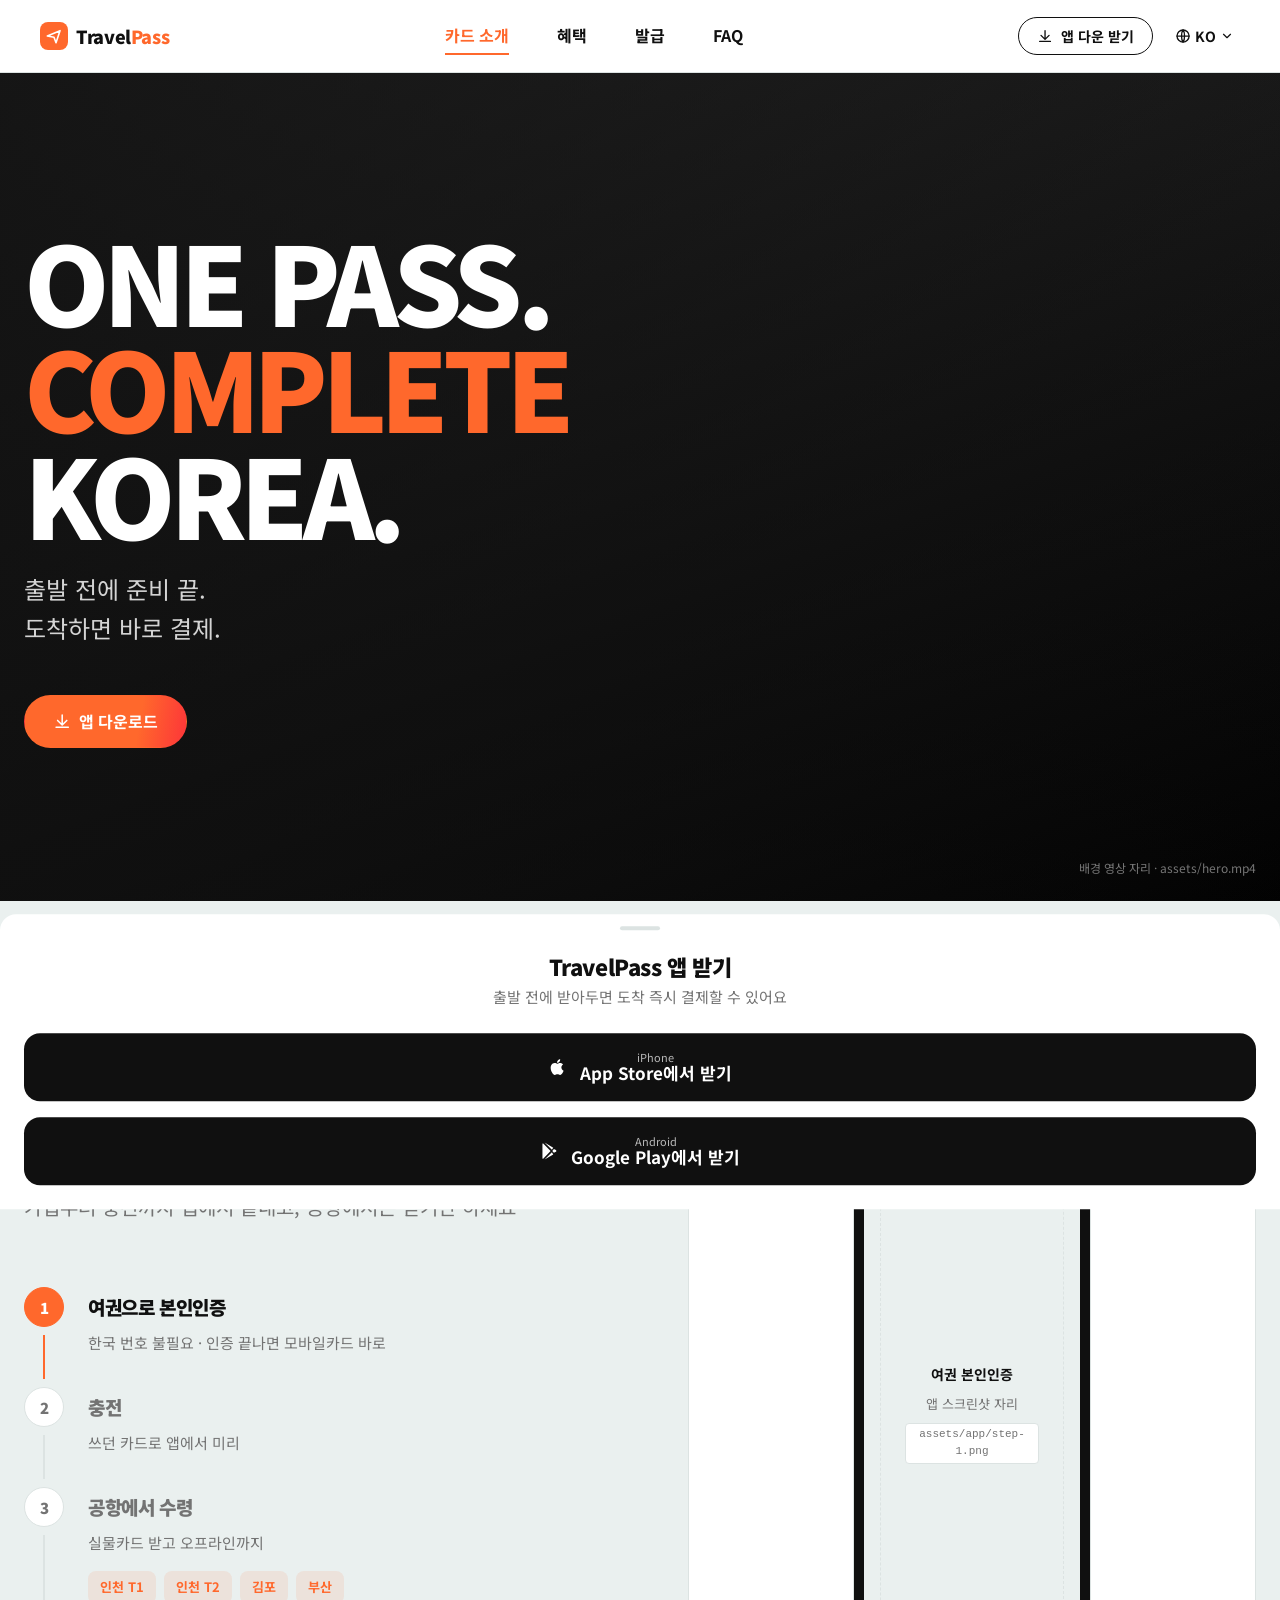
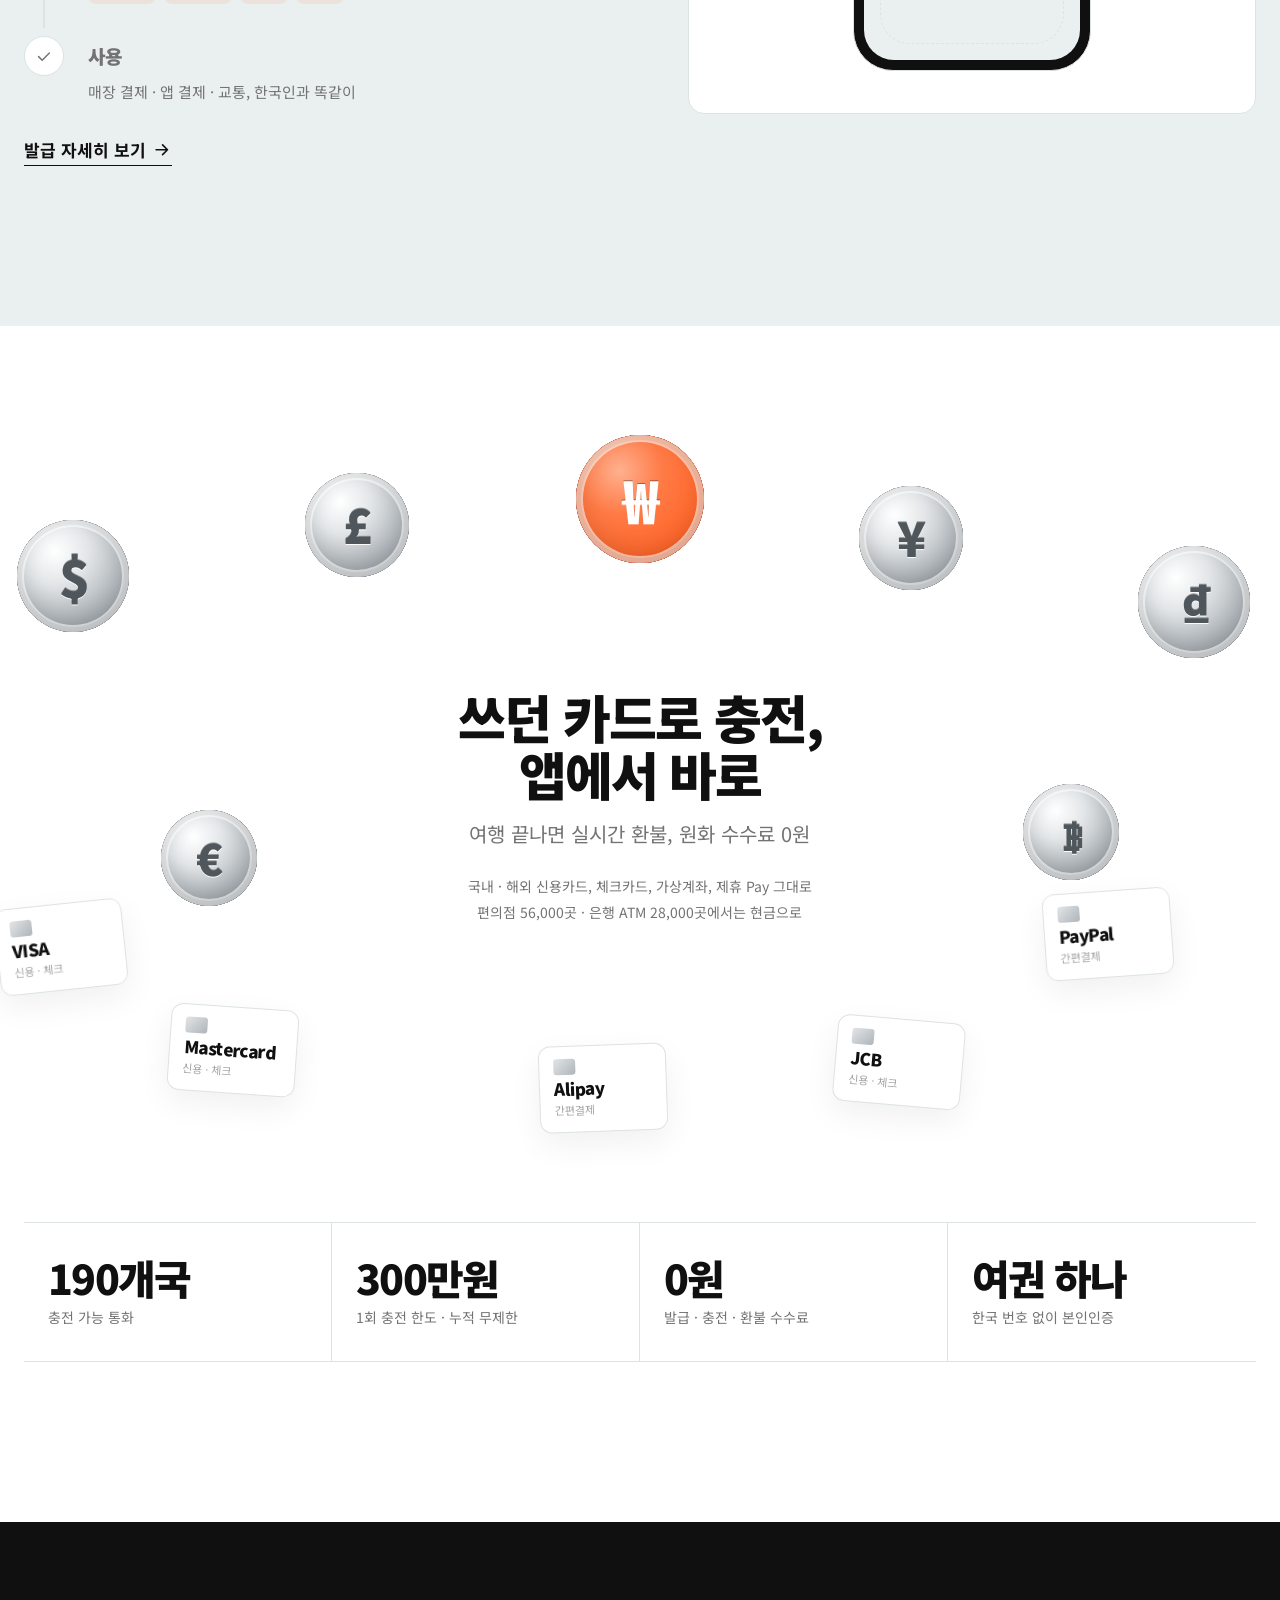
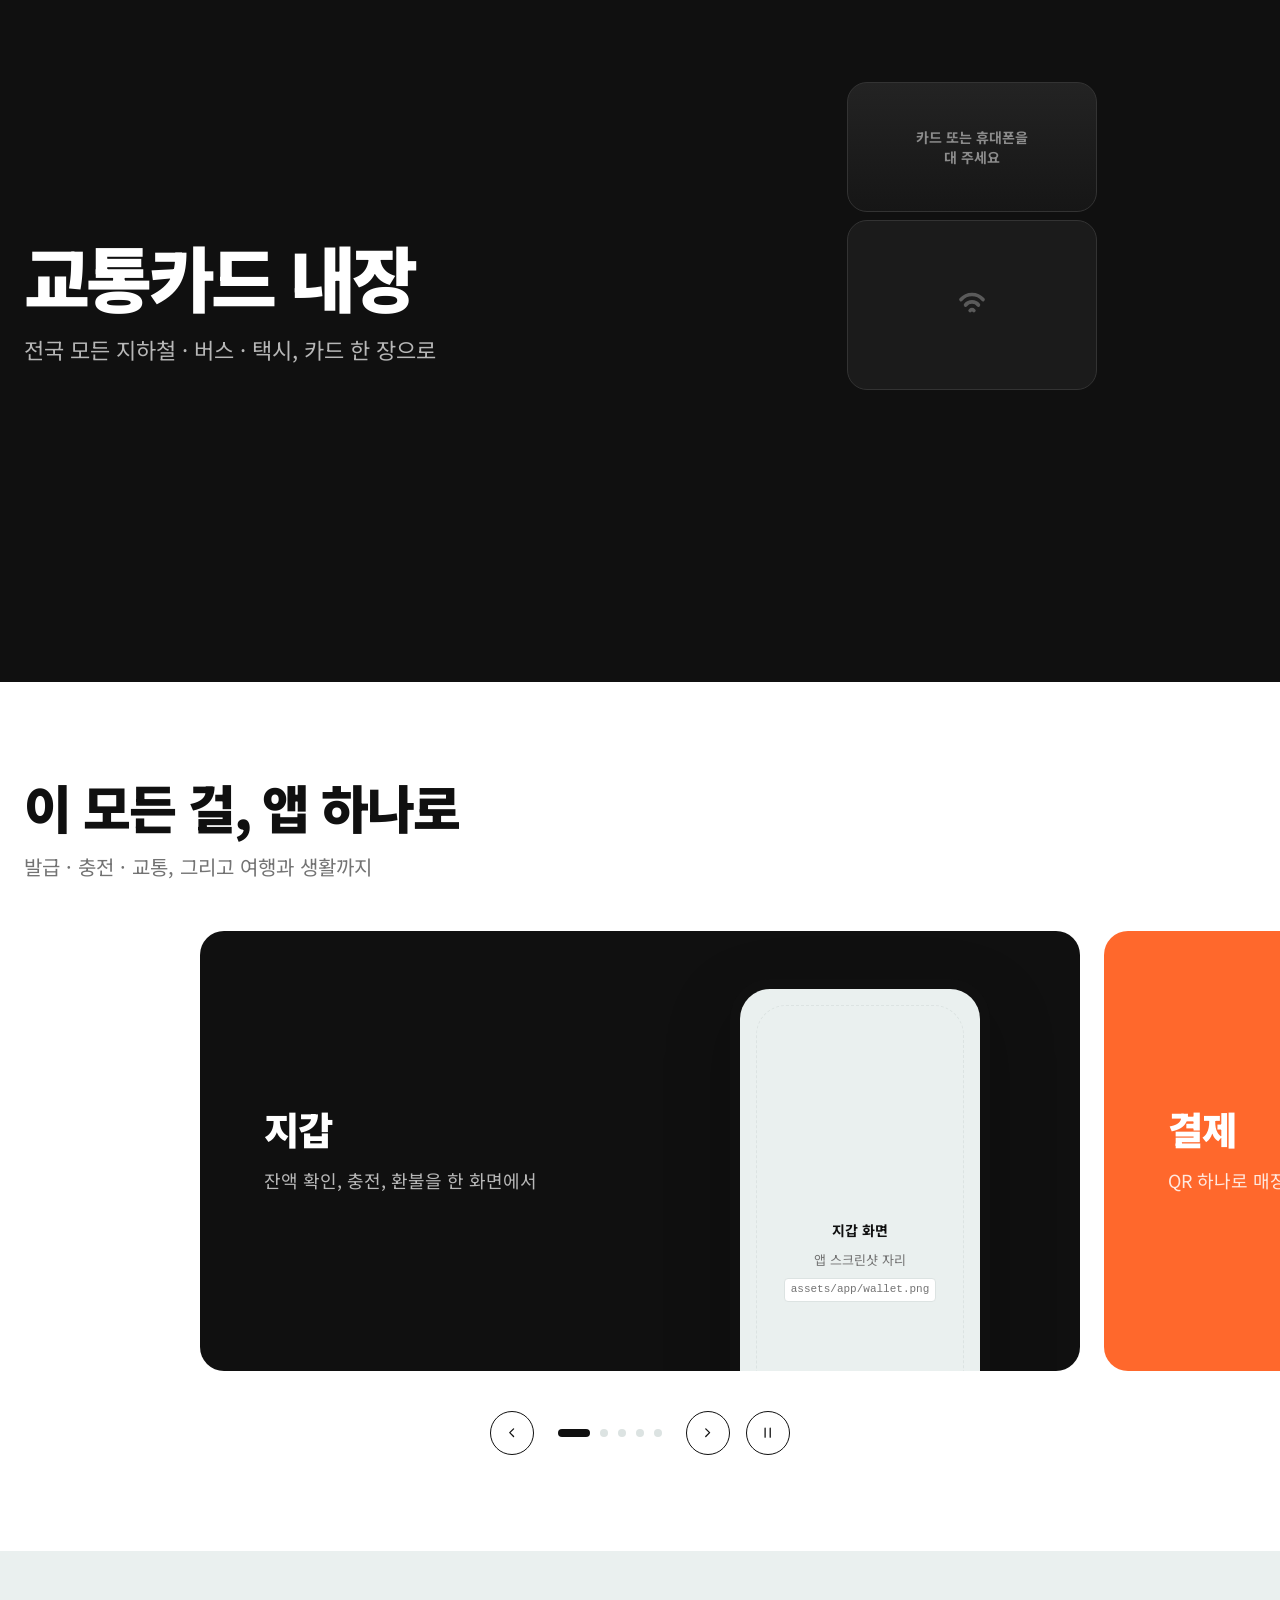
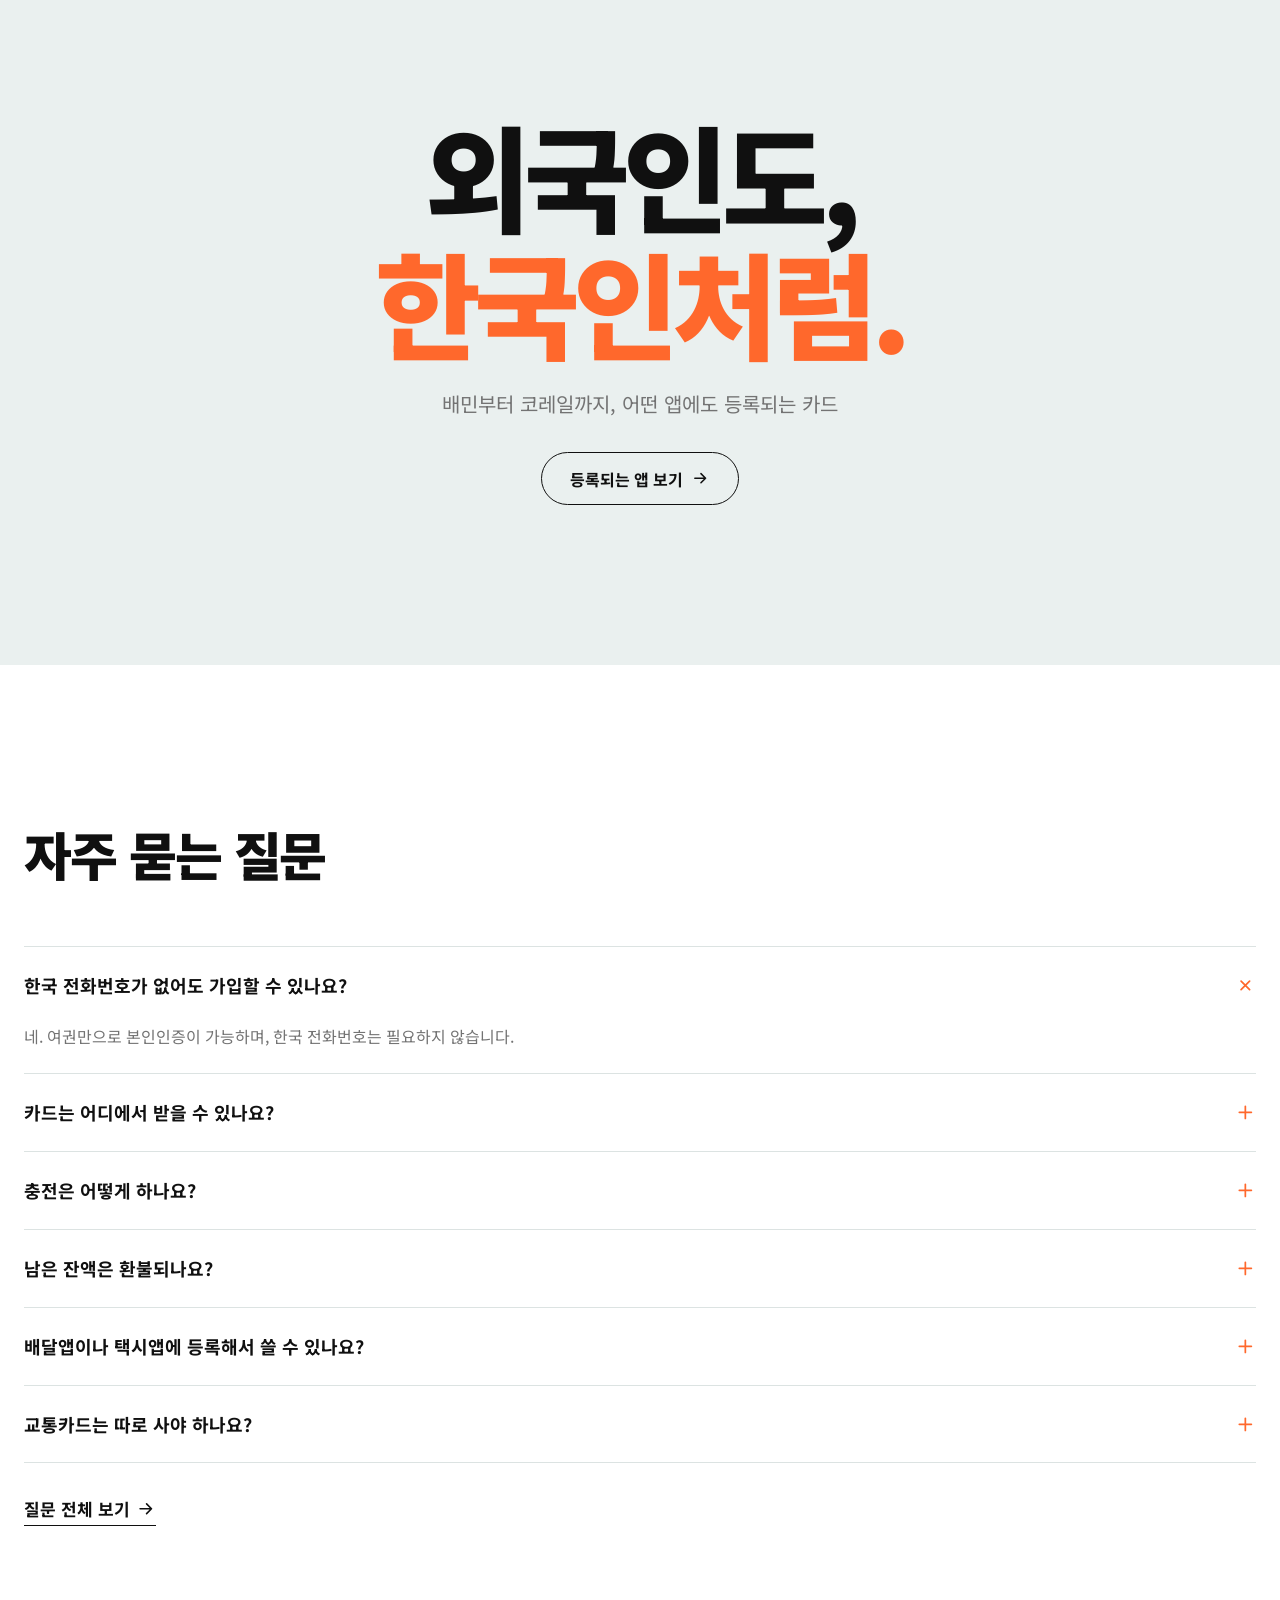
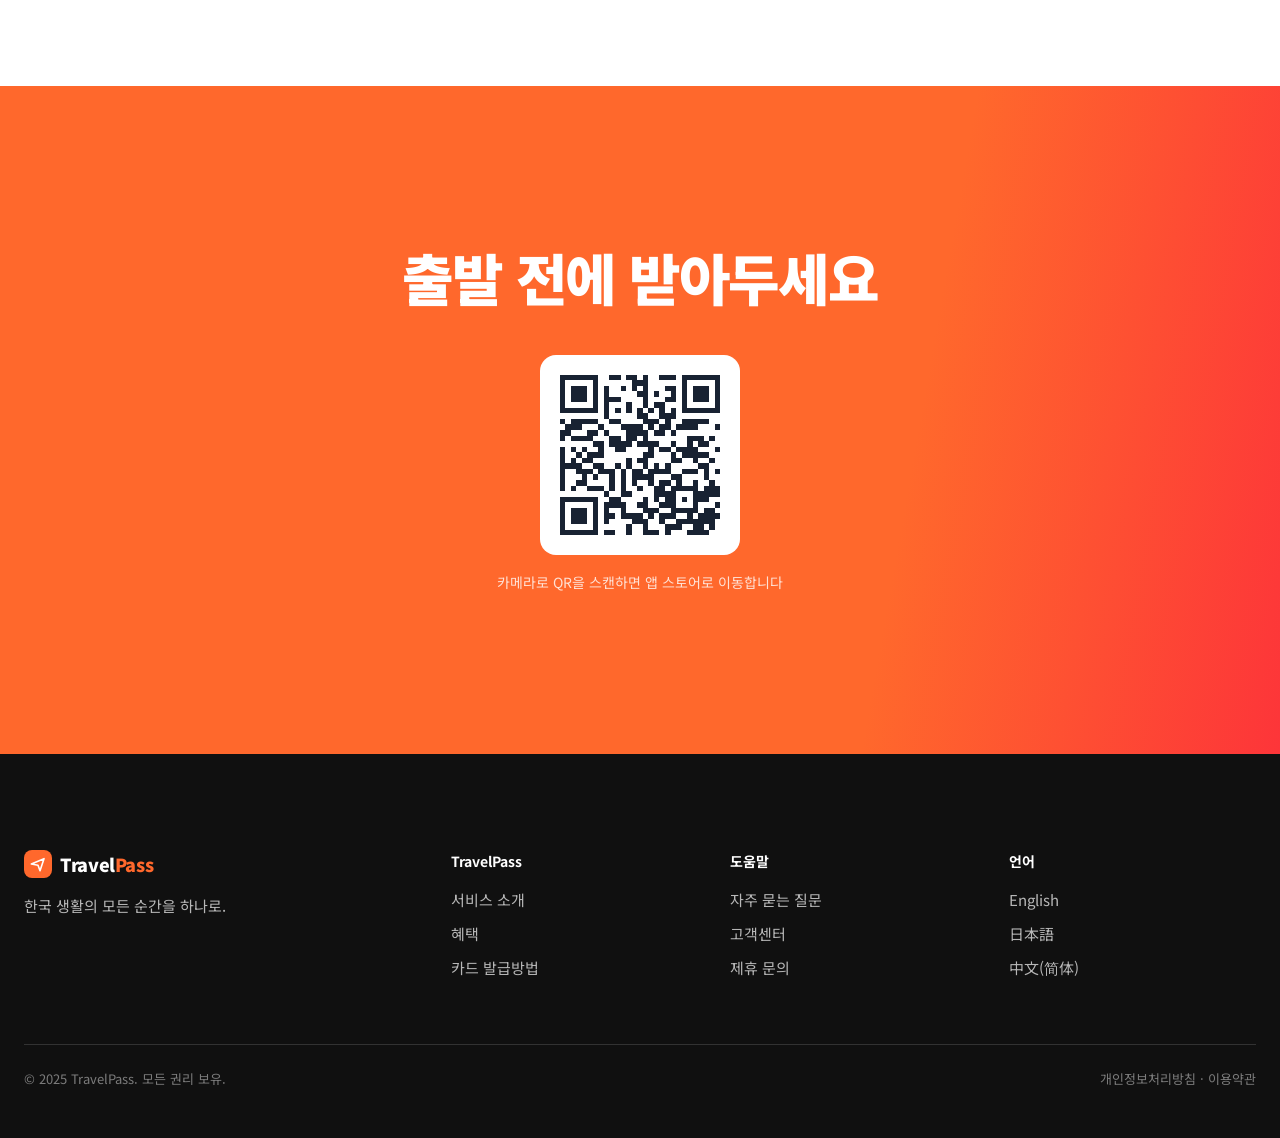
==== commit 2f495e89: "카드소개: 대상 안내 문구 제거 Co-Authored-By: Claude Fable 5.1 <noreply@anthropic.com>" ====
--- a/card-intro.html
+++ b/card-intro.html
@@ -99,7 +99,6 @@
       <div><b>0원</b><span>발급 · 충전 · 환불 수수료</span></div>
       <div><b>여권 하나</b><span>한국 번호 없이 본인인증</span></div>
     </div>
-    <p class="small who">관광객 · 유학생 · 국제행사 방문객, 한국에 오는 모든 외국인을 위한 카드</p>
   </div>
 </section>
 
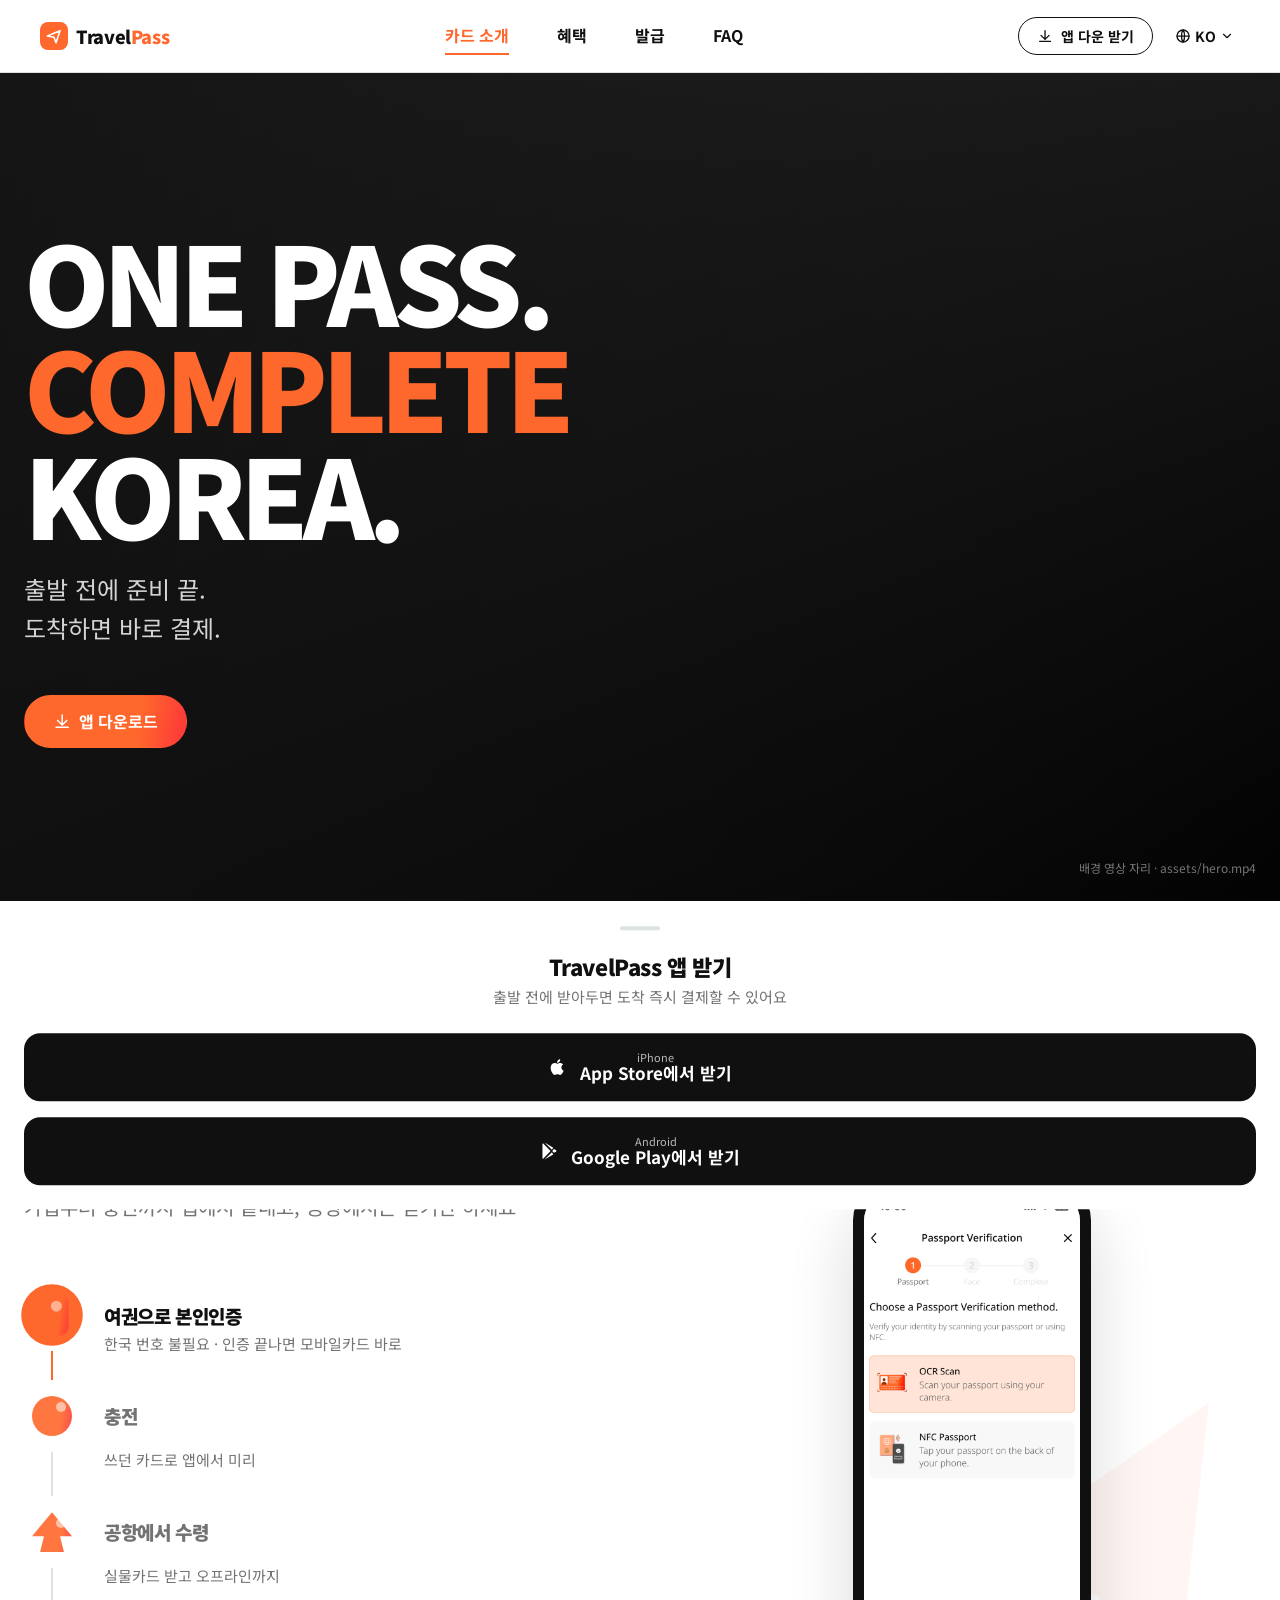
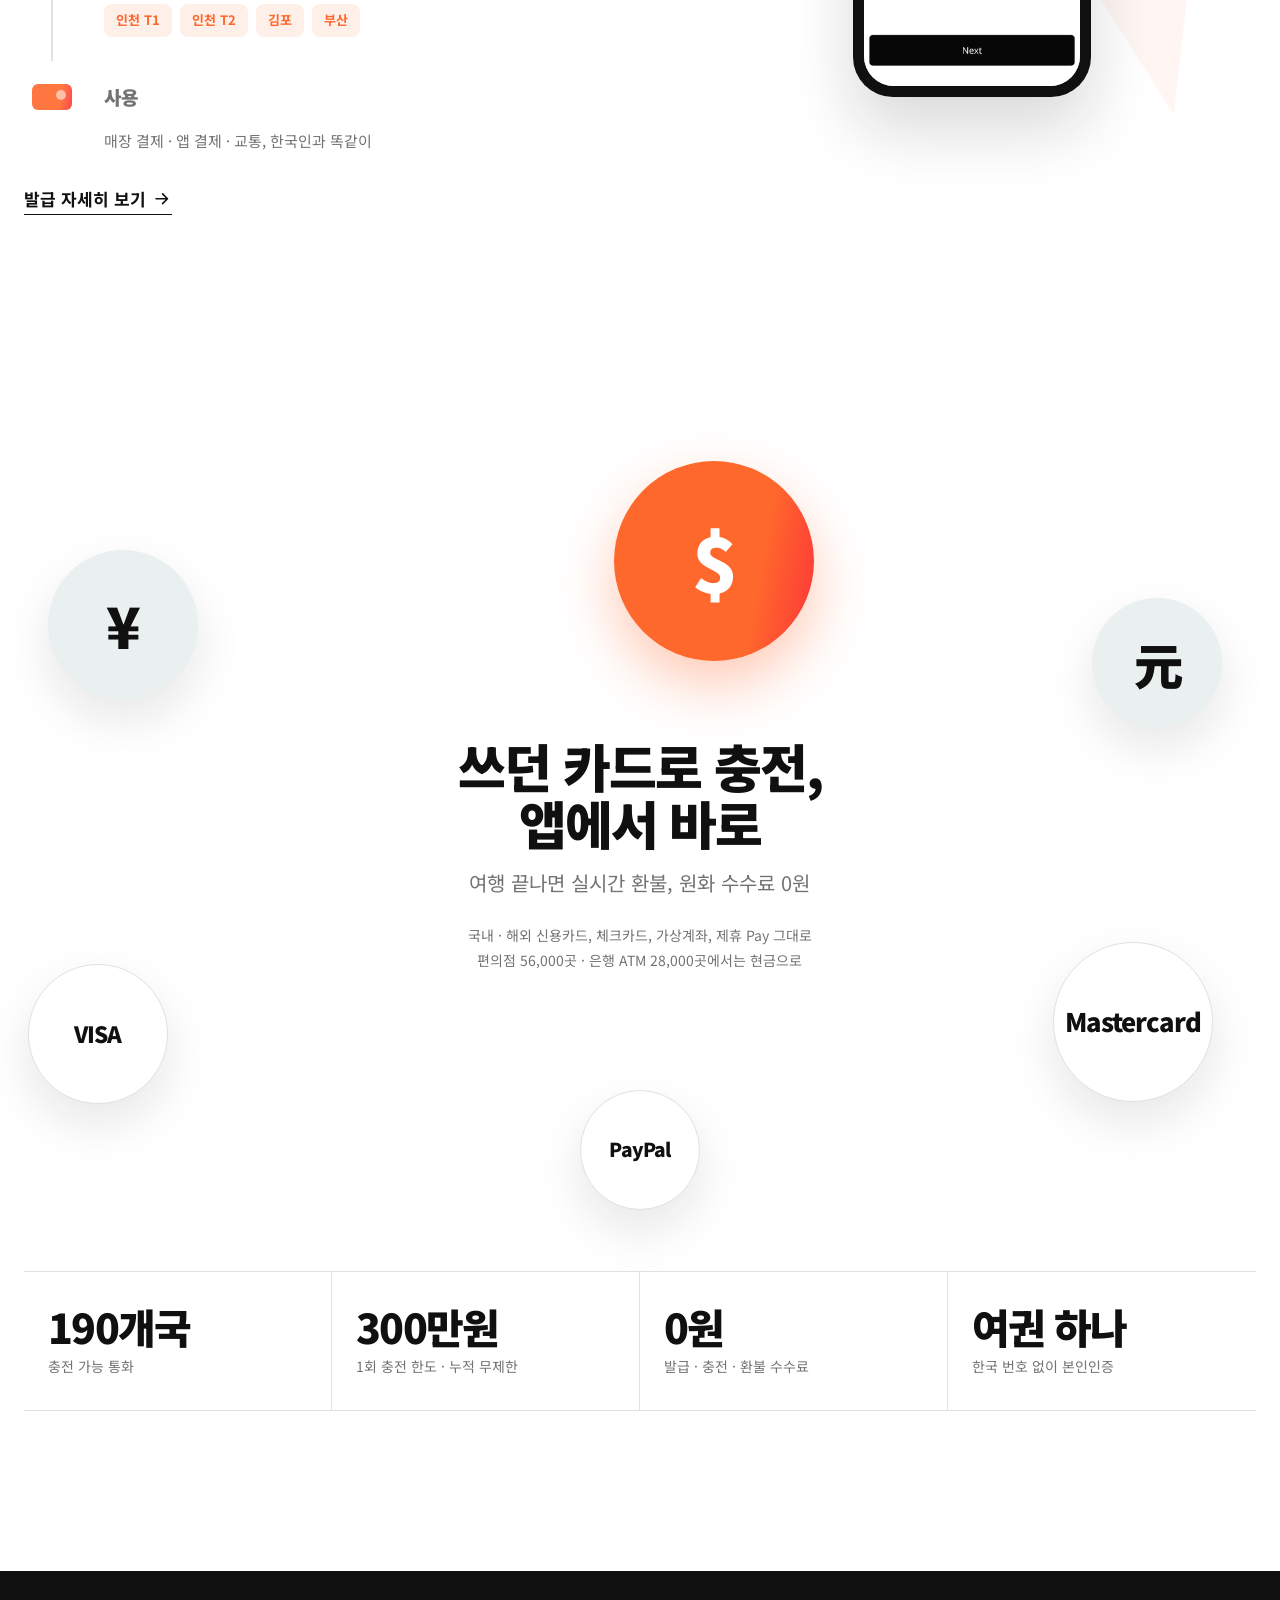
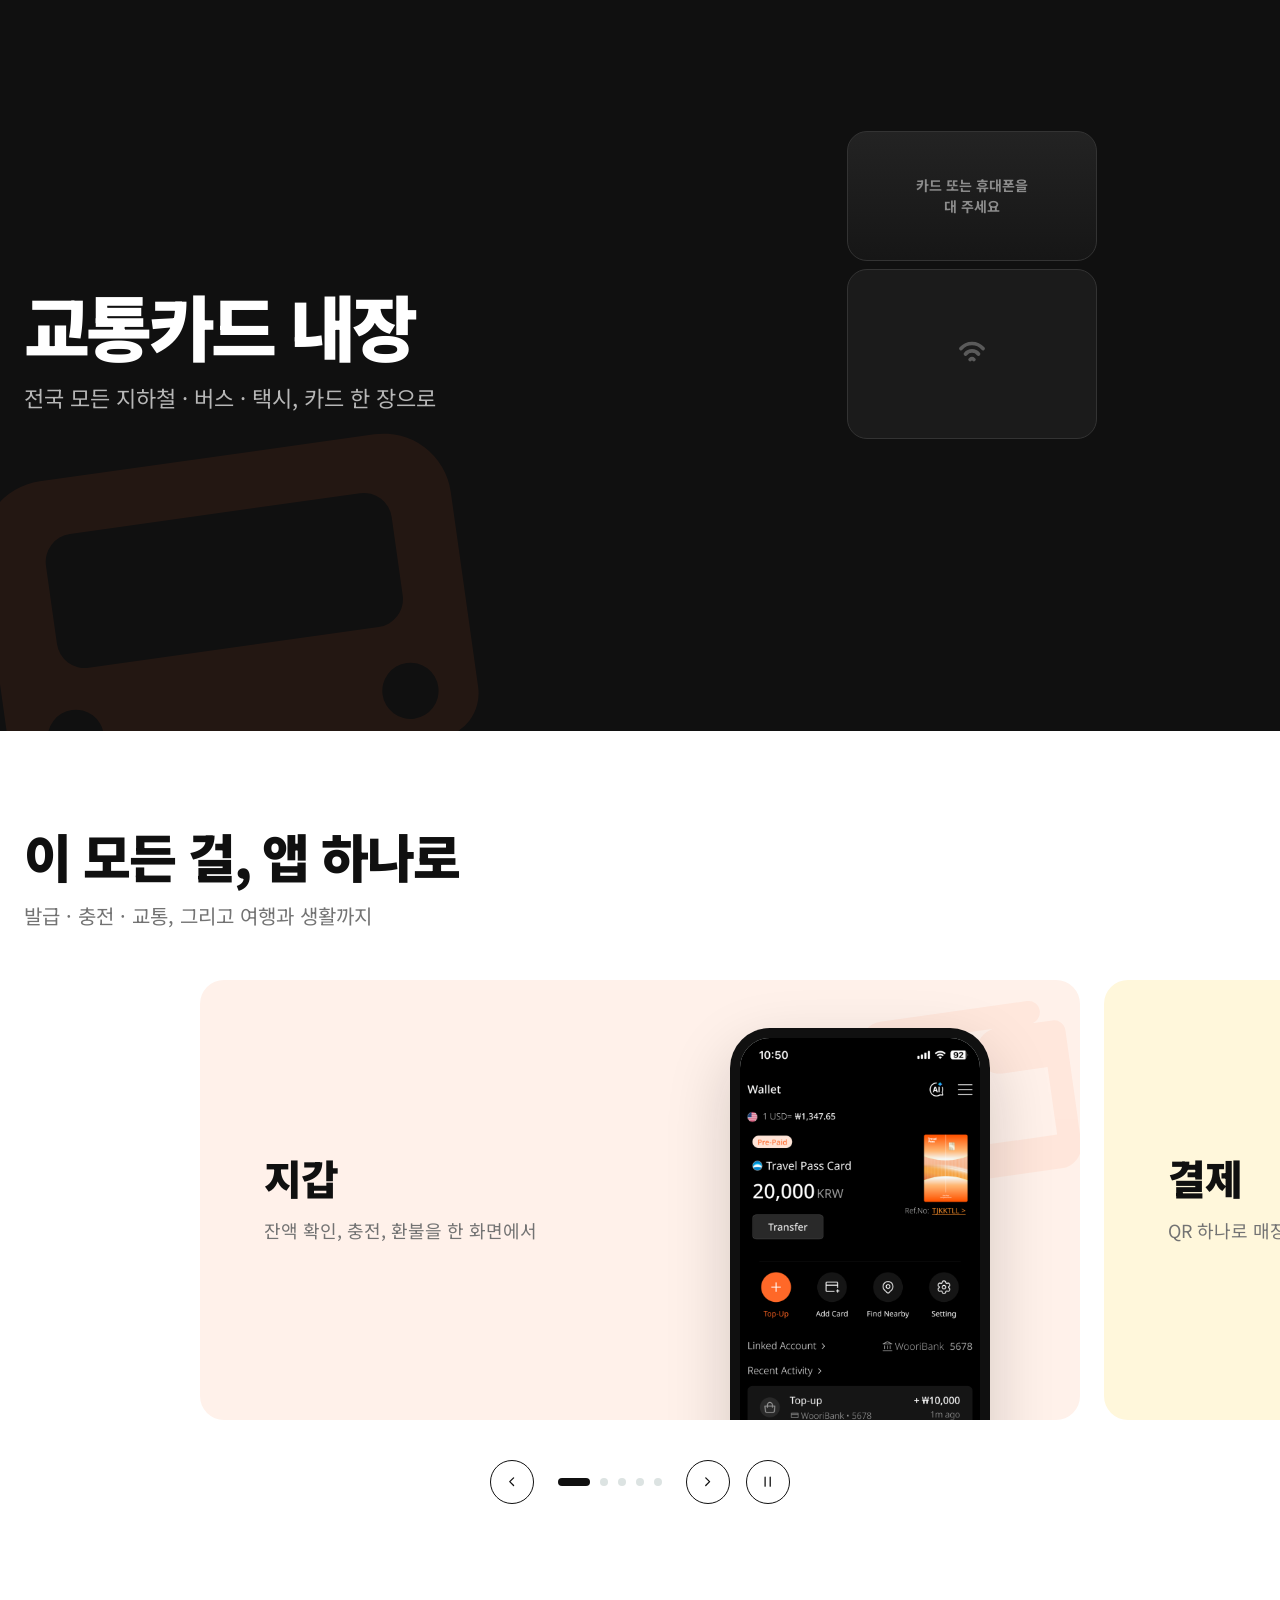
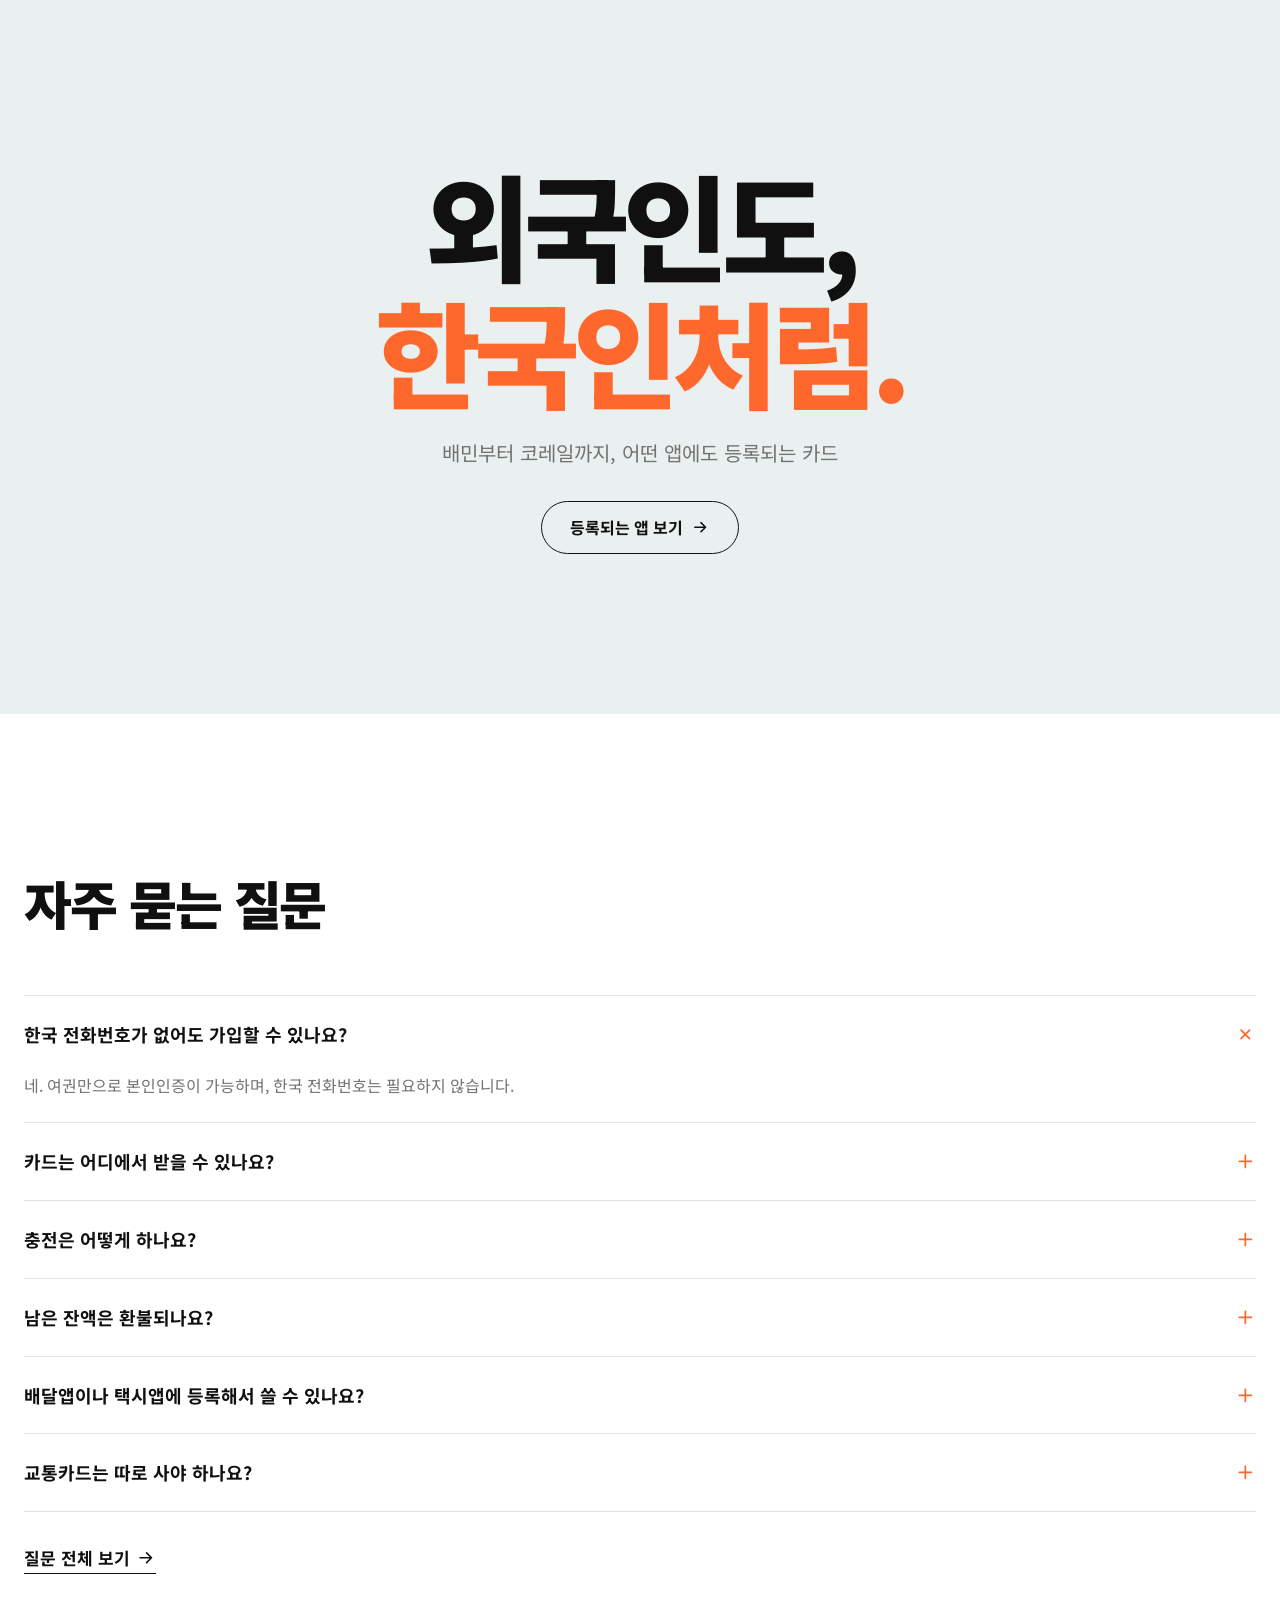
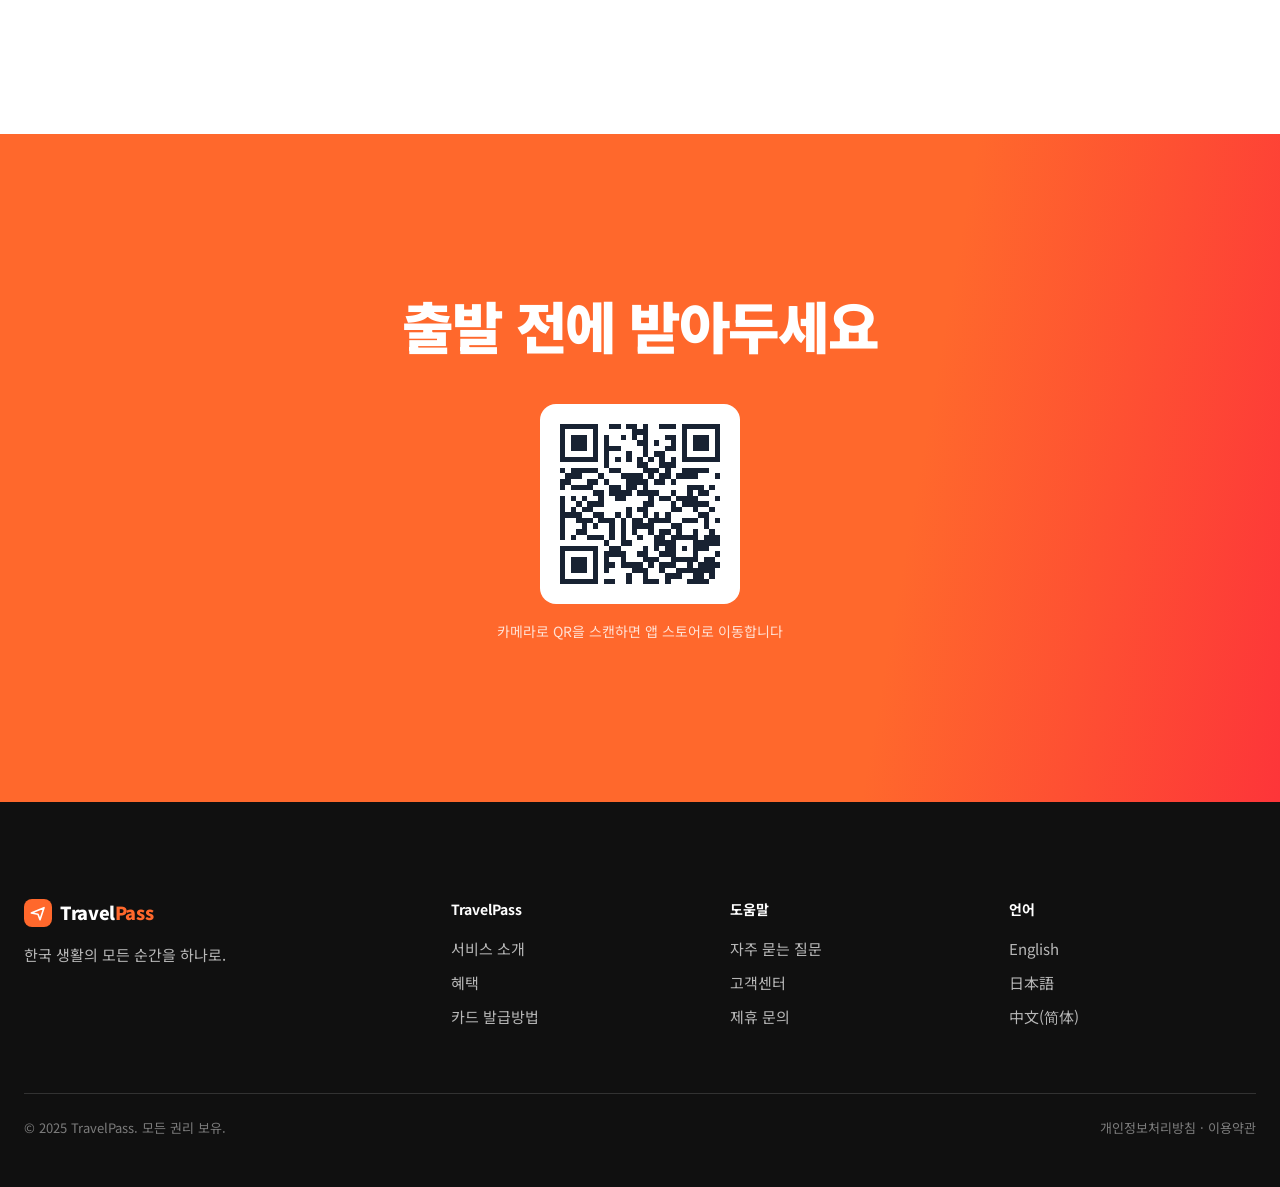
==== commit 9d146ca4: "홈·혜택 v2: 앱 스크린샷 반영, 페이북 톤 정리, 혜택 문구 재편" ====
--- a/card-intro.html
+++ b/card-intro.html
@@ -6,7 +6,7 @@
 <title>TravelPass | 카드 소개</title>
 <link rel="preconnect" href="https://fonts.googleapis.com">
 <link href="https://fonts.googleapis.com/css2?family=Noto+Sans+KR:wght@400;700;900&display=swap" rel="stylesheet">
-<link rel="stylesheet" href="assets/site.css?v=21">
+<link rel="stylesheet" href="assets/site.css?v=37">
 </head>
 <body>
 <header>
@@ -41,21 +41,22 @@
 </section>
 
 <!-- 3. 발급 → 수령: 자동 진행 스테퍼 -->
-<section class="bg-cream" id="issue">
+<section class="bg-white pb" id="issue">
   <div class="wrap reveal">
     <div class="stepper" data-stepper data-interval="3500">
       <div class="st-left">
       <h2>출발 전에 발급,<br>공항에서 수령</h2>
       <p class="lead">가입부터 충전까지 앱에서 끝내고, 공항에서는 받기만 하세요</p>
       <ol class="st-track">
-        <li class="st on"><button class="st-n" aria-label="1단계 여권으로 본인인증">1</button><span class="st-bar"><i></i></span><h3>여권으로 본인인증</h3><p>한국 번호 불필요 · 인증 끝나면 모바일카드 바로</p></li>
-        <li class="st"><button class="st-n" aria-label="2단계 충전">2</button><span class="st-bar"><i></i></span><h3>충전</h3><p>쓰던 카드로 앱에서 미리</p></li>
-        <li class="st"><button class="st-n" aria-label="3단계 공항에서 수령">3</button><span class="st-bar"><i></i></span><h3>공항에서 수령</h3><p>실물카드 받고 오프라인까지</p><div class="pins"><span class="chip">인천 T1</span><span class="chip">인천 T2</span><span class="chip">김포</span><span class="chip">부산</span></div></li>
-        <li class="st"><button class="st-n" aria-label="4단계 사용"><svg class="i" viewBox="0 0 24 24"><path d="M5 12l5 5L20 7"/></svg></button><h3>사용</h3><p>매장 결제 · 앱 결제 · 교통, 한국인과 똑같이</p></li>
+        <li class="st on"><button class="st-n st-ic" aria-label="1단계 여권으로 본인인증"><span class="ic-slot" data-icon="passport"></span></button><span class="st-bar"><i></i></span><h3>여권으로 본인인증</h3><p>한국 번호 불필요 · 인증 끝나면 모바일카드 바로</p></li>
+        <li class="st"><button class="st-n st-ic" aria-label="2단계 충전"><span class="ic-slot" data-icon="topup"></span></button><span class="st-bar"><i></i></span><h3>충전</h3><p>쓰던 카드로 앱에서 미리</p></li>
+        <li class="st"><button class="st-n st-ic" aria-label="3단계 공항에서 수령"><span class="ic-slot" data-icon="airport"></span></button><span class="st-bar"><i></i></span><h3>공항에서 수령</h3><p>실물카드 받고 오프라인까지</p><div class="pins"><span class="chip">인천 T1</span><span class="chip">인천 T2</span><span class="chip">김포</span><span class="chip">부산</span></div></li>
+        <li class="st"><button class="st-n st-ic" aria-label="4단계 사용"><span class="ic-slot" data-icon="tap"></span></button><h3>사용</h3><p>매장 결제 · 앱 결제 · 교통, 한국인과 똑같이</p></li>
       </ol>
       <p style="margin-top:32px"><a class="link" href="issue.html">발급 자세히 보기 <svg class="i" viewBox="0 0 24 24"><path d="M5 12h14M13 6l6 6-6 6"/></svg></a></p>
       </div>
       <div class="st-panel">
+        <svg class="bg-mark" viewBox="0 0 24 24" aria-hidden="true"><path d="M2 12l19-8-6 18-3-8-10-2z"/></svg>
       <div class="st-shot on" data-src="assets/app/step-1.png">
         <div class="device"><div class="screen"><img src="assets/app/step-1.png" alt="" aria-label="본인인증 화면"><div class="ph"><b>여권 본인인증</b><span>앱 스크린샷 자리</span><code>assets/app/step-1.png</code></div></div></div>
       </div>
@@ -75,18 +76,12 @@
 <section class="bg-white">
   <div class="wrap reveal">
     <div class="orbit">
-      <div class="fl" style="--x:4%;--y:14%;--fd:0.0s"><div class="coin" style="--size:112px;--d:0.0s" aria-label="미국 달러"><span class="face front">$</span><i style="--z:-1.6px"></i><i style="--z:-3.2px"></i><i style="--z:-4.800000000000001px"></i><i style="--z:-6.4px"></i><i style="--z:-8.0px"></i><i style="--z:-9.600000000000001px"></i><span class="face back">$</span></div></div>
-      <div class="fl" style="--x:15%;--y:58%;--fd:-0.9s"><div class="coin" style="--size:96px;--d:-1.4s" aria-label="유로"><span class="face front">€</span><i style="--z:-1.6px"></i><i style="--z:-3.2px"></i><i style="--z:-4.800000000000001px"></i><i style="--z:-6.4px"></i><i style="--z:-8.0px"></i><i style="--z:-9.600000000000001px"></i><span class="face back">€</span></div></div>
-      <div class="fl" style="--x:27%;--y:6%;--fd:-1.8s"><div class="coin" style="--size:104px;--d:-2.8s" aria-label="영국 파운드"><span class="face front">£</span><i style="--z:-1.6px"></i><i style="--z:-3.2px"></i><i style="--z:-4.800000000000001px"></i><i style="--z:-6.4px"></i><i style="--z:-8.0px"></i><i style="--z:-9.600000000000001px"></i><span class="face back">£</span></div></div>
-      <div class="fl" style="--x:50%;--y:2%;--fd:-2.7s"><div class="coin hl" style="--size:128px;--d:-4.2s" aria-label="대한민국 원"><span class="face front">₩</span><i style="--z:-1.6px"></i><i style="--z:-3.2px"></i><i style="--z:-4.800000000000001px"></i><i style="--z:-6.4px"></i><i style="--z:-8.0px"></i><i style="--z:-9.600000000000001px"></i><span class="face back">₩</span></div></div>
-      <div class="fl" style="--x:72%;--y:8%;--fd:-3.6s"><div class="coin" style="--size:104px;--d:-5.6s" aria-label="일본 엔"><span class="face front">¥</span><i style="--z:-1.6px"></i><i style="--z:-3.2px"></i><i style="--z:-4.800000000000001px"></i><i style="--z:-6.4px"></i><i style="--z:-8.0px"></i><i style="--z:-9.600000000000001px"></i><span class="face back">¥</span></div></div>
-      <div class="fl" style="--x:85%;--y:54%;--fd:-4.5s"><div class="coin" style="--size:96px;--d:-7.0s" aria-label="태국 바트"><span class="face front">฿</span><i style="--z:-1.6px"></i><i style="--z:-3.2px"></i><i style="--z:-4.800000000000001px"></i><i style="--z:-6.4px"></i><i style="--z:-8.0px"></i><i style="--z:-9.600000000000001px"></i><span class="face back">฿</span></div></div>
-      <div class="fl" style="--x:95%;--y:18%;--fd:-5.4s"><div class="coin" style="--size:112px;--d:-8.4s" aria-label="베트남 동"><span class="face front">₫</span><i style="--z:-1.6px"></i><i style="--z:-3.2px"></i><i style="--z:-4.800000000000001px"></i><i style="--z:-6.4px"></i><i style="--z:-8.0px"></i><i style="--z:-9.600000000000001px"></i><span class="face back">₫</span></div></div>
-      <div class="fl" style="--x:3%;--y:72%;--fd:-6.3s"><div class="pcard" style="--r:-6deg"><b>VISA</b><small>신용 · 체크</small></div></div>
-      <div class="fl" style="--x:17%;--y:88%;--fd:-7.2s"><div class="pcard" style="--r:4deg"><b>Mastercard</b><small>신용 · 체크</small></div></div>
-      <div class="fl" style="--x:47%;--y:94%;--fd:-8.1s"><div class="pcard" style="--r:-2deg"><b>Alipay</b><small>간편결제</small></div></div>
-      <div class="fl" style="--x:71%;--y:90%;--fd:-9.0s"><div class="pcard" style="--r:5deg"><b>JCB</b><small>신용 · 체크</small></div></div>
-      <div class="fl" style="--x:88%;--y:70%;--fd:-9.9s"><div class="pcard" style="--r:-4deg"><b>PayPal</b><small>간편결제</small></div></div>
+      <div class="fl" style="--x:56%;--y:4%;--fd:0.0s"><div class="orb orb-ink" style="--size:200px" aria-label="미국 달러"><span>$</span></div></div>
+      <div class="fl" style="--x:8%;--y:14%;--fd:-1.1s"><div class="orb orb-light" style="--size:150px" aria-label="일본 엔"><span>¥</span></div></div>
+      <div class="fl" style="--x:92%;--y:20%;--fd:-2.2s"><div class="orb orb-light" style="--size:130px" aria-label="중국 위안"><span>元</span></div></div>
+      <div class="fl" style="--x:6%;--y:78%;--fd:-3.3s"><div class="orb orb-white" style="--size:140px" aria-label="VISA"><span>VISA</span></div></div>
+      <div class="fl" style="--x:90%;--y:76%;--fd:-4.4s"><div class="orb orb-white" style="--size:160px" aria-label="Mastercard"><span>Mastercard</span></div></div>
+      <div class="fl" style="--x:50%;--y:96%;--fd:-5.5s"><div class="orb orb-white" style="--size:120px" aria-label="PayPal"><span>PayPal</span></div></div>
       <div class="orbit-txt">
         <h2>쓰던 카드로 충전,<br>앱에서 바로</h2>
         <p class="lead">여행 끝나면 실시간 환불, 원화 수수료 0원</p>
@@ -104,6 +99,9 @@
 
 <!-- 5. 교통: 단말기 태그 장면 -->
 <div class="band bg-ink statement">
+  <svg class="bg-mark-train" viewBox="0 0 200 140" aria-hidden="true">
+    <path d="M40 10h120a24 24 0 0 1 24 24v70a16 16 0 0 1-16 16H32a16 16 0 0 1-16-16V34a24 24 0 0 1 24-24zM48 30a10 10 0 0 0-10 10v28a10 10 0 0 0 10 10h104a10 10 0 0 0 10-10V40a10 10 0 0 0-10-10zM40 92a10 10 0 1 0 0 20 10 10 0 0 0 0-20zm120 0a10 10 0 1 0 0 20 10 10 0 0 0 0-20zM56 122h20l-10 14zm68 0h20l-10 14z"/>
+  </svg>
   <div class="wrap split reveal">
     <div>
       <h2>교통카드 내장</h2>
@@ -133,25 +131,25 @@
   </div>
   <div class="deck" data-deck data-interval="5000">
     <div class="deck-track" tabindex="0" aria-label="앱 기능 카드. 좌우로 넘겨 보세요">
-      <article class="dcard t-ink">
+      <article class="dcard p-wallet">
         <div class="dtxt"><h3>지갑</h3><p>잔액 확인, 충전, 환불을 한 화면에서</p></div>
-        <div class="dshot"><div class="device"><div class="screen"><img src="assets/app/wallet.png" alt="" aria-label="TravelPass 앱 지갑 화면"><div class="ph"><b>지갑 화면</b><span>앱 스크린샷 자리</span><code>assets/app/wallet.png</code></div></div></div></div>
-      </article>
-      <article class="dcard t-grad">
+        <div class="dshot"><svg class="dmark" viewBox="0 0 24 24"><path d="M3 7a2 2 0 0 1 2-2h13a1 1 0 0 1 0 2H5v10h14v-6h-4a2 2 0 0 1 0-4h5a1 1 0 0 1 1 1v10a2 2 0 0 1-2 2H5a2 2 0 0 1-2-2z"/></svg><div class="device"><div class="screen"><img src="assets/app/wallet.png" alt="" aria-label="TravelPass 앱 지갑 화면"><div class="ph"><b>지갑 화면</b><span>앱 스크린샷 자리</span><code>assets/app/wallet.png</code></div></div></div></div>
+      </article>
+      <article class="dcard p-pay">
         <div class="dtxt"><h3>결제</h3><p>QR 하나로 매장에서, 카드번호로 앱에서</p></div>
-        <div class="dshot"><div class="device"><div class="screen"><img src="assets/app/pay.png" alt="" aria-label="TravelPass 앱 결제 화면"><div class="ph"><b>결제 화면</b><span>앱 스크린샷 자리</span><code>assets/app/pay.png</code></div></div></div></div>
-      </article>
-      <article class="dcard t-light">
+        <div class="dshot"><svg class="dmark" viewBox="0 0 24 24"><path d="M3 3h8v8H3zm2 2v4h4V5zm8-2h8v8h-8zm2 2v4h4V5zM3 13h8v8H3zm2 2v4h4v-4zm8-2h3v3h-3zm5 0h3v3h-3zm-5 5h3v3h-3zm5 0h3v3h-3z"/></svg><div class="device"><div class="screen"><img src="assets/app/pay.png" alt="" aria-label="TravelPass 앱 결제 화면"><div class="ph"><b>결제 화면</b><span>앱 스크린샷 자리</span><code>assets/app/pay.png</code></div></div></div></div>
+      </article>
+      <article class="dcard p-travel">
         <div class="dtxt"><h3>여행</h3><p>명소 추천부터 호텔·공연 예약까지</p></div>
-        <div class="dshot"><div class="device"><div class="screen"><img src="assets/app/travel.png" alt="" aria-label="TravelPass 앱 여행 화면"><div class="ph"><b>여행 화면</b><span>앱 스크린샷 자리</span><code>assets/app/travel.png</code></div></div></div></div>
-      </article>
-      <article class="dcard t-ink">
+        <div class="dshot"><svg class="dmark" viewBox="0 0 24 24"><path d="M12 2a7 7 0 0 0-7 7c0 5.25 7 13 7 13s7-7.75 7-13a7 7 0 0 0-7-7zm0 9.5A2.5 2.5 0 1 1 12 6.5a2.5 2.5 0 0 1 0 5z"/></svg><div class="device"><div class="screen"><img src="assets/app/travel.png" alt="" aria-label="TravelPass 앱 여행 화면"><div class="ph"><b>여행 화면</b><span>앱 스크린샷 자리</span><code>assets/app/travel.png</code></div></div></div></div>
+      </article>
+      <article class="dcard p-living">
         <div class="dtxt"><h3>생활</h3><p>배달, 쇼핑, 외국인 커뮤니티</p></div>
-        <div class="dshot"><div class="device"><div class="screen"><img src="assets/app/living.png" alt="" aria-label="TravelPass 앱 생활 화면"><div class="ph"><b>생활 화면</b><span>앱 스크린샷 자리</span><code>assets/app/living.png</code></div></div></div></div>
-      </article>
-      <article class="dcard t-grad">
+        <div class="dshot"><svg class="dmark" viewBox="0 0 24 24"><path d="M3 4h2l2.6 11.4A2 2 0 0 0 9.6 17H18a2 2 0 0 0 2-1.6L21.5 8H7.2L6.5 5H3zm5 16a1.5 1.5 0 1 0 0-3 1.5 1.5 0 0 0 0 3zm9 0a1.5 1.5 0 1 0 0-3 1.5 1.5 0 0 0 0 3z"/></svg><div class="device"><div class="screen"><img src="assets/app/living.png" alt="" aria-label="TravelPass 앱 생활 화면"><div class="ph"><b>생활 화면</b><span>앱 스크린샷 자리</span><code>assets/app/living.png</code></div></div></div></div>
+      </article>
+      <article class="dcard p-transit">
         <div class="dtxt"><h3>교통</h3><p>교통카드 잔액 확인하고 바로 충전</p></div>
-        <div class="dshot"><div class="device"><div class="screen"><img src="assets/app/transit.png" alt="" aria-label="TravelPass 앱 교통 화면"><div class="ph"><b>교통 화면</b><span>앱 스크린샷 자리</span><code>assets/app/transit.png</code></div></div></div></div>
+        <div class="dshot"><svg class="dmark" viewBox="0 0 24 24"><path d="M6 3h12a3 3 0 0 1 3 3v9a3 3 0 0 1-3 3l1.5 2.5h-2L16 18H8l-1.5 2.5h-2L6 18a3 3 0 0 1-3-3V6a3 3 0 0 1 3-3zm-1 5v4h14V8zm2 6a1.5 1.5 0 1 0 0 3 1.5 1.5 0 0 0 0-3zm10 0a1.5 1.5 0 1 0 0 3 1.5 1.5 0 0 0 0-3z"/></svg><div class="device"><div class="screen"><img src="assets/app/transit.png" alt="" aria-label="TravelPass 앱 교통 화면"><div class="ph"><b>교통 화면</b><span>앱 스크린샷 자리</span><code>assets/app/transit.png</code></div></div></div></div>
       </article>
     </div>
     <div class="deck-ctl">
--- a/assets/site.css
+++ b/assets/site.css
@@ -104,6 +104,29 @@
 @media(max-width:768px){.marks span{padding:var(--s2) var(--s3);font-size:18px}.marquee-track{animation-duration:30s}}
 @media(prefers-reduced-motion:reduce){.marquee-track{animation:none}.marquee{mask-image:none;-webkit-mask-image:none}.marks{flex-wrap:wrap}}
 
+/* 페이북 톤 실험: 파스텔 배경 + 클레이 아이콘 자리 + 배경 실루엣 */
+.bg-peach{background:#FFF1EA}
+.pb .st{padding-left:80px;min-height:56px}
+.pb .st-n.st-ic{width:56px;height:56px;border:0;background:transparent;box-shadow:none;transition:transform .3s var(--ease),opacity .3s}
+.pb .st.on .st-n.st-ic{transform:scale(1.1)}
+.pb .st.done .st-n.st-ic{opacity:.45}
+.pb .st-bar{left:27px;top:64px;bottom:calc(-1*var(--s4) + 8px)}
+.pb .st h3{line-height:56px}
+.pb .st.on h3{line-height:1.2;padding-top:18px}
+.pb .st.on p{margin-top:2px}
+/* 클레이 아이콘 자리: 파일이 오면 background-image 로 교체. 지금은 색 덩어리 */
+.ic-slot{display:block;width:40px;height:40px;border-radius:12px;background:var(--grad);opacity:.9;position:relative}
+.ic-slot::after{content:"";position:absolute;inset:6px 6px auto auto;width:10px;height:10px;border-radius:50%;background:rgba(255,255,255,.55)}
+.ic-slot[data-icon="passport"]{border-radius:8px 8px 8px 8px;width:30px;height:38px}
+.ic-slot[data-icon="topup"]{border-radius:50%}
+.ic-slot[data-icon="airport"]{clip-path:polygon(50% 0,100% 60%,70% 60%,80% 100%,20% 100%,30% 60%,0 60%);border-radius:0}
+.ic-slot[data-icon="tap"]{width:40px;height:26px;border-radius:6px}
+.pb .st-panel{background:transparent;border:0;box-shadow:none;overflow:visible}
+.pb .bg-mark{position:absolute;right:-6%;bottom:-4%;width:70%;height:auto;fill:#FF682C;opacity:.05;transform:rotate(-12deg);pointer-events:none}
+.pb .st-shot .device{border-color:transparent;box-shadow:0 32px 64px rgba(16,16,16,.16)}
+.pb .st-final{border-radius:var(--r-surface)}
+@media(max-width:860px){.pb .st{padding-left:68px}.pb .st-n.st-ic{width:48px;height:48px}.pb .st h3{line-height:48px}}
+
 /* 자동 진행 스테퍼 (발급 → 수령): 왼쪽 세로 스테퍼 + 오른쪽 화면 패널 */
 .stepper{display:grid;grid-template-columns:1fr 1fr;gap:var(--s7);align-items:center}
 .st-track{list-style:none;margin-top:var(--s6);display:grid;gap:var(--s4)}
@@ -179,6 +202,14 @@
 .who{text-align:center;margin-top:var(--s4)}
 @media(max-width:860px){.specs{grid-template-columns:1fr 1fr}.specs div{border-bottom:1px solid var(--line)}.specs div:nth-child(2n){border-right:0}.specs div:nth-last-child(-n+2){border-bottom:0}}
 
+/* 원형 오브젝트 (WOWPASS식): 통화 · 결제수단을 같은 원 틀에 */
+.orb{width:var(--size,140px);height:var(--size,140px);border-radius:50%;display:grid;place-items:center;font-weight:900;letter-spacing:-.04em;font-size:calc(var(--size,140px)*.38);box-shadow:0 20px 48px rgba(16,16,16,.10);transition:transform .3s var(--ease)}
+.orb:hover{transform:scale(1.05)}
+.orb-ink{background:var(--grad);color:#fff;box-shadow:0 24px 56px rgba(255,104,44,.35)}
+.orb-light{background:var(--cream);color:var(--ink)}
+.orb-white{background:#fff;color:var(--ink);font-size:calc(var(--size,140px)*.16);border:1px solid var(--line)}
+@media(max-width:860px){.orbit .orb{--size:88px!important}.orb-white{font-size:12px}}
+
 /* 통화 동전 (CSS 3D, Y축 회전) */
 .coins{display:flex;justify-content:center;gap:var(--s5);perspective:1200px;margin-bottom:var(--s7)}
 .coins:hover .coin{animation-play-state:paused}
@@ -220,6 +251,14 @@
 @media(prefers-reduced-motion:reduce){.carousel .device img.slide{transition:none}}
 
 /* 교통 띠: 문구 + 단말기 태그 장면 */
+.statement{position:relative;overflow:hidden}
+.statement .wrap{position:relative;z-index:1}
+.bg-mark-train{position:absolute;left:-4%;bottom:-12%;width:44%;height:auto;fill:#FF682C;opacity:.08;transform:rotate(-8deg);pointer-events:none}
+@media(max-width:860px){.bg-mark-train{width:80%;left:-20%;bottom:auto;top:-6%;opacity:.06}}
+/* 단말기 다듬기 */
+.t-screen,.t-pad{border-radius:24px;border-color:#2A2A2A}
+.t-screen{background:linear-gradient(180deg,#262626,#181818)}
+.t-pad{background:#1F1F1F}
 .statement h2{font-size:clamp(40px,5.6vw,72px);letter-spacing:-.05em}
 .statement .lead{font-size:clamp(18px,2vw,22px)}
 .tap{position:relative;width:min(100%,420px);height:440px;margin:0 auto}
@@ -283,6 +322,7 @@
 .device .screen{width:100%;height:100%;border-radius:calc(var(--r-device) - 10px);overflow:hidden;background:var(--cream);position:relative}
 .device img{width:100%;height:100%;object-fit:cover;object-position:top;opacity:0}
 .device img.ok{opacity:1}
+.device img.ok + .ph{display:none}
 .device .ph{position:absolute;inset:0;display:flex;flex-direction:column;align-items:center;justify-content:center;gap:var(--s1);text-align:center;padding:var(--s3);color:var(--muted);font-size:13px;border:1px dashed var(--line);border-radius:inherit;margin:var(--s2)}
 .device .ph b{font-size:14px;color:var(--ink)}
 .device .ph code{font-size:11px;background:var(--white);padding:2px 6px;border-radius:4px;border:1px solid var(--line)}
@@ -300,6 +340,14 @@
 .dtxt p{font-size:18px;word-break:keep-all;max-width:22em}
 .dshot{position:relative}
 .dshot .device{position:absolute;left:50%;top:48px;translate:-50% 0;width:260px;box-shadow:0 24px 64px rgba(0,0,0,.25)}
+/* 파스텔 5색 (임시. 디자이너 확정 전) + 카드별 배경 실루엣 */
+.p-wallet{background:#FFF1EA}.p-pay{background:#FFF7DB}.p-travel{background:#EAF3FF}.p-living{background:#E9F7F1}.p-transit{background:#EEF0F3}
+.dcard[class*="p-"]{color:var(--ink)}
+.dcard[class*="p-"] .dtxt p{color:var(--muted)}
+.dcard[class*="p-"] .dtxt h3{font-size:clamp(30px,3.2vw,44px)}
+.dmark{position:absolute;right:-6%;top:-6%;width:62%;height:auto;fill:var(--orange);opacity:.07;transform:rotate(-8deg);pointer-events:none}
+.p-travel .dmark{fill:#3B82F6}.p-living .dmark{fill:#10B981}.p-transit .dmark{fill:#101010}
+.dcard[class*="p-"] .device{box-shadow:0 24px 64px rgba(16,16,16,.18)}
 .t-ink{background:var(--ink);color:#fff}
 .t-ink .dtxt p{color:rgba(255,255,255,.7)}
 .t-grad{background:var(--grad);color:#fff}
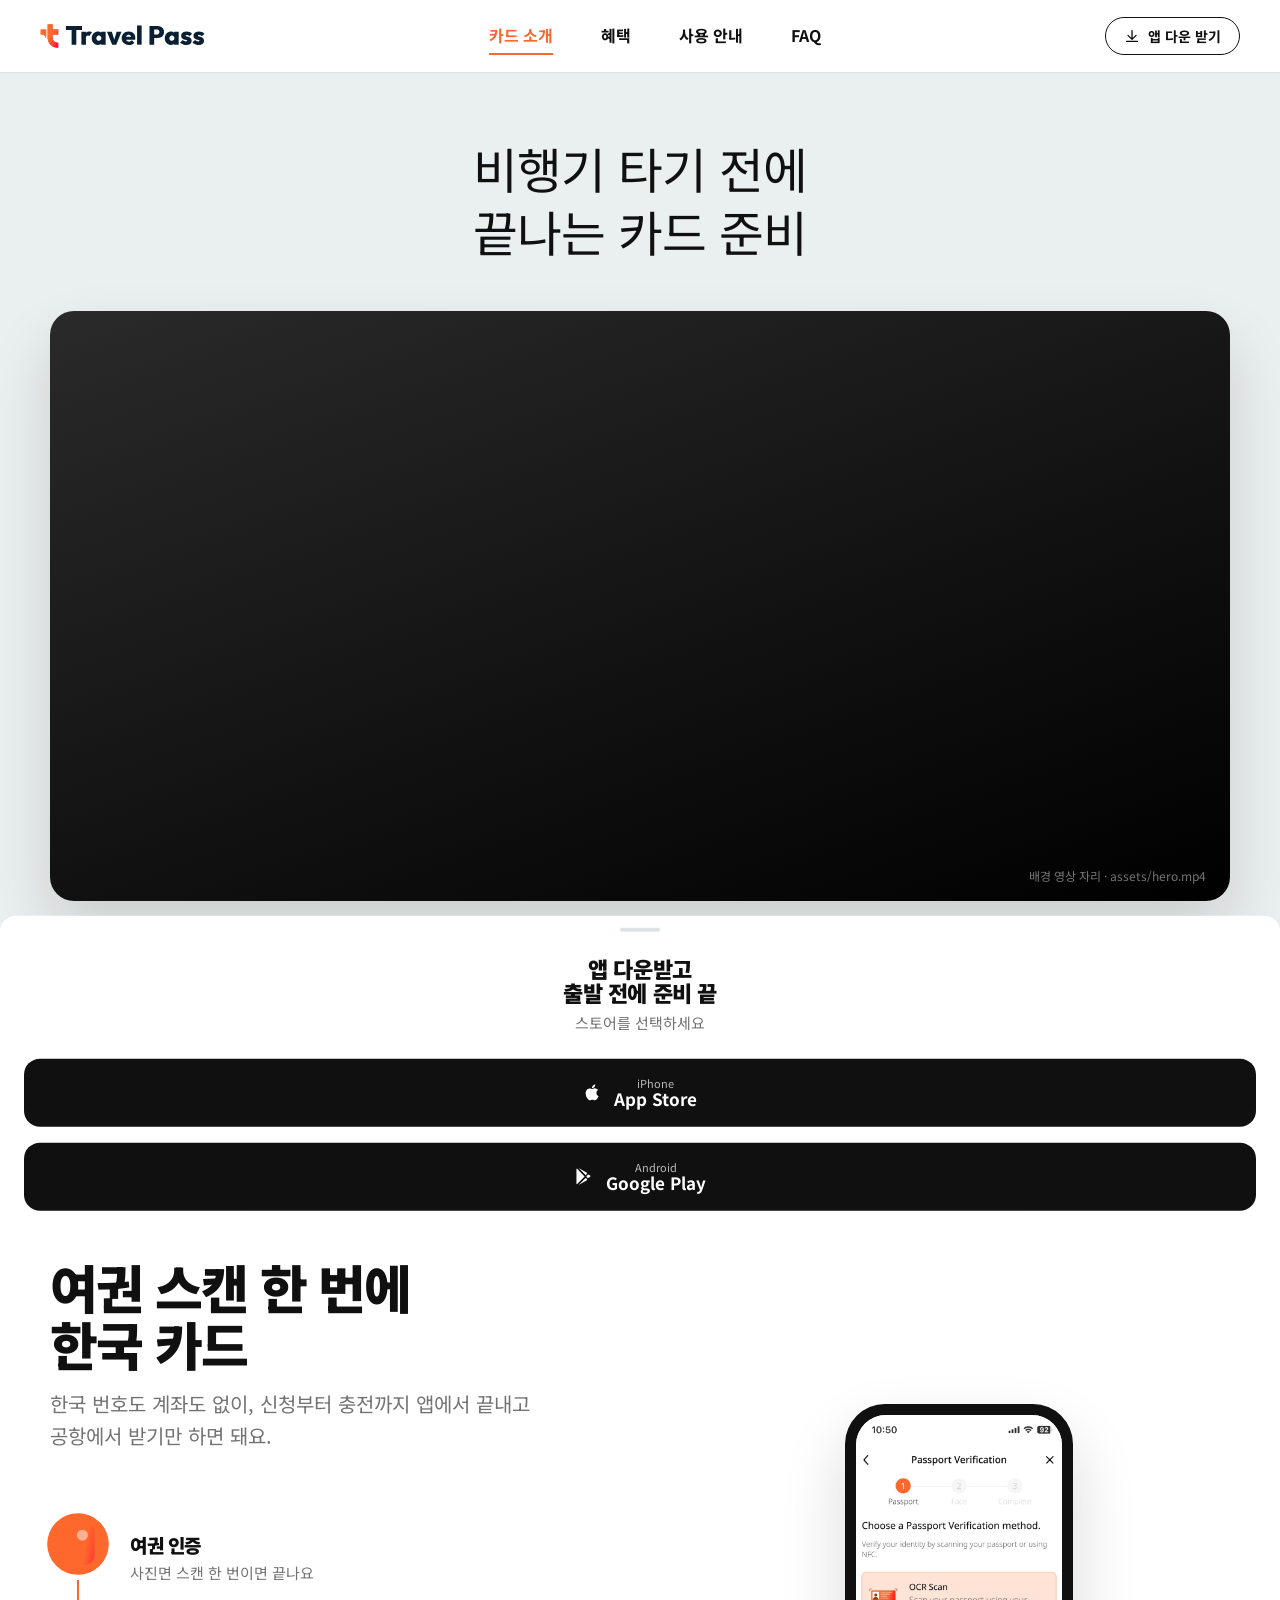
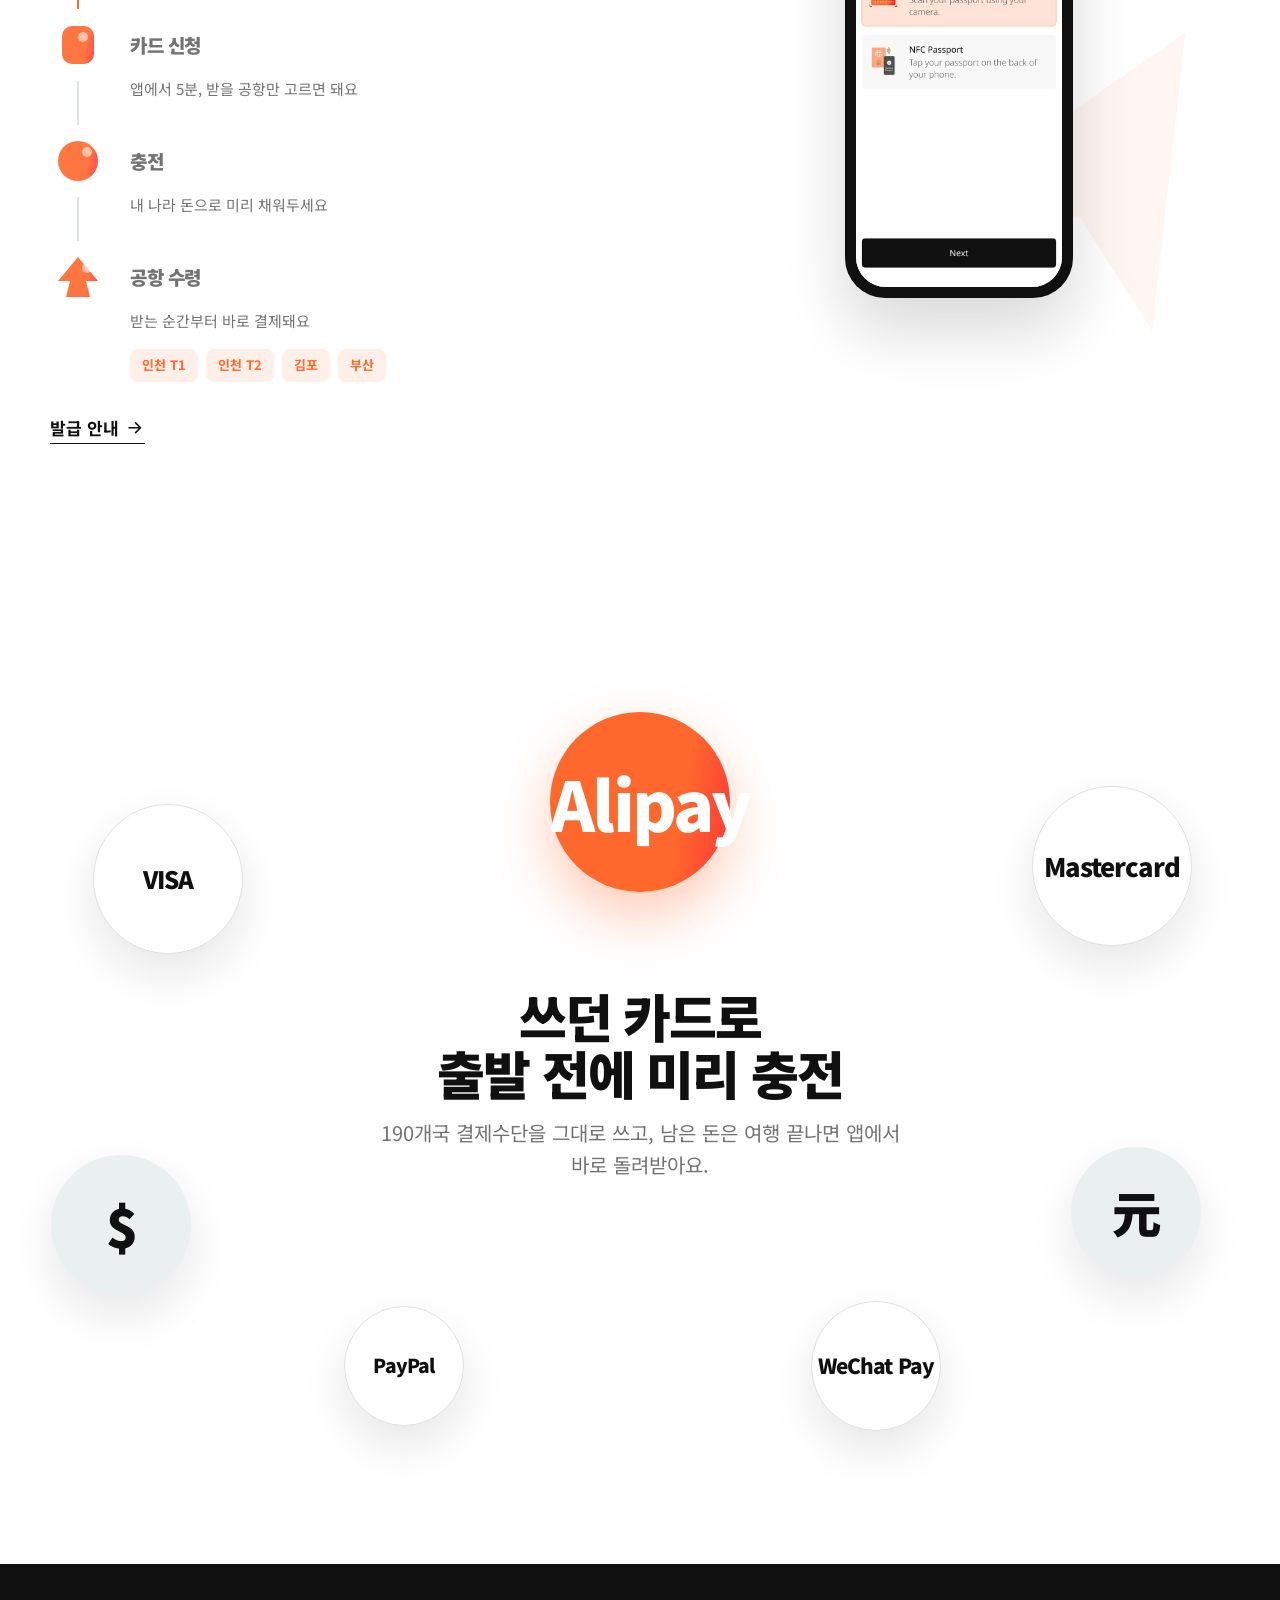
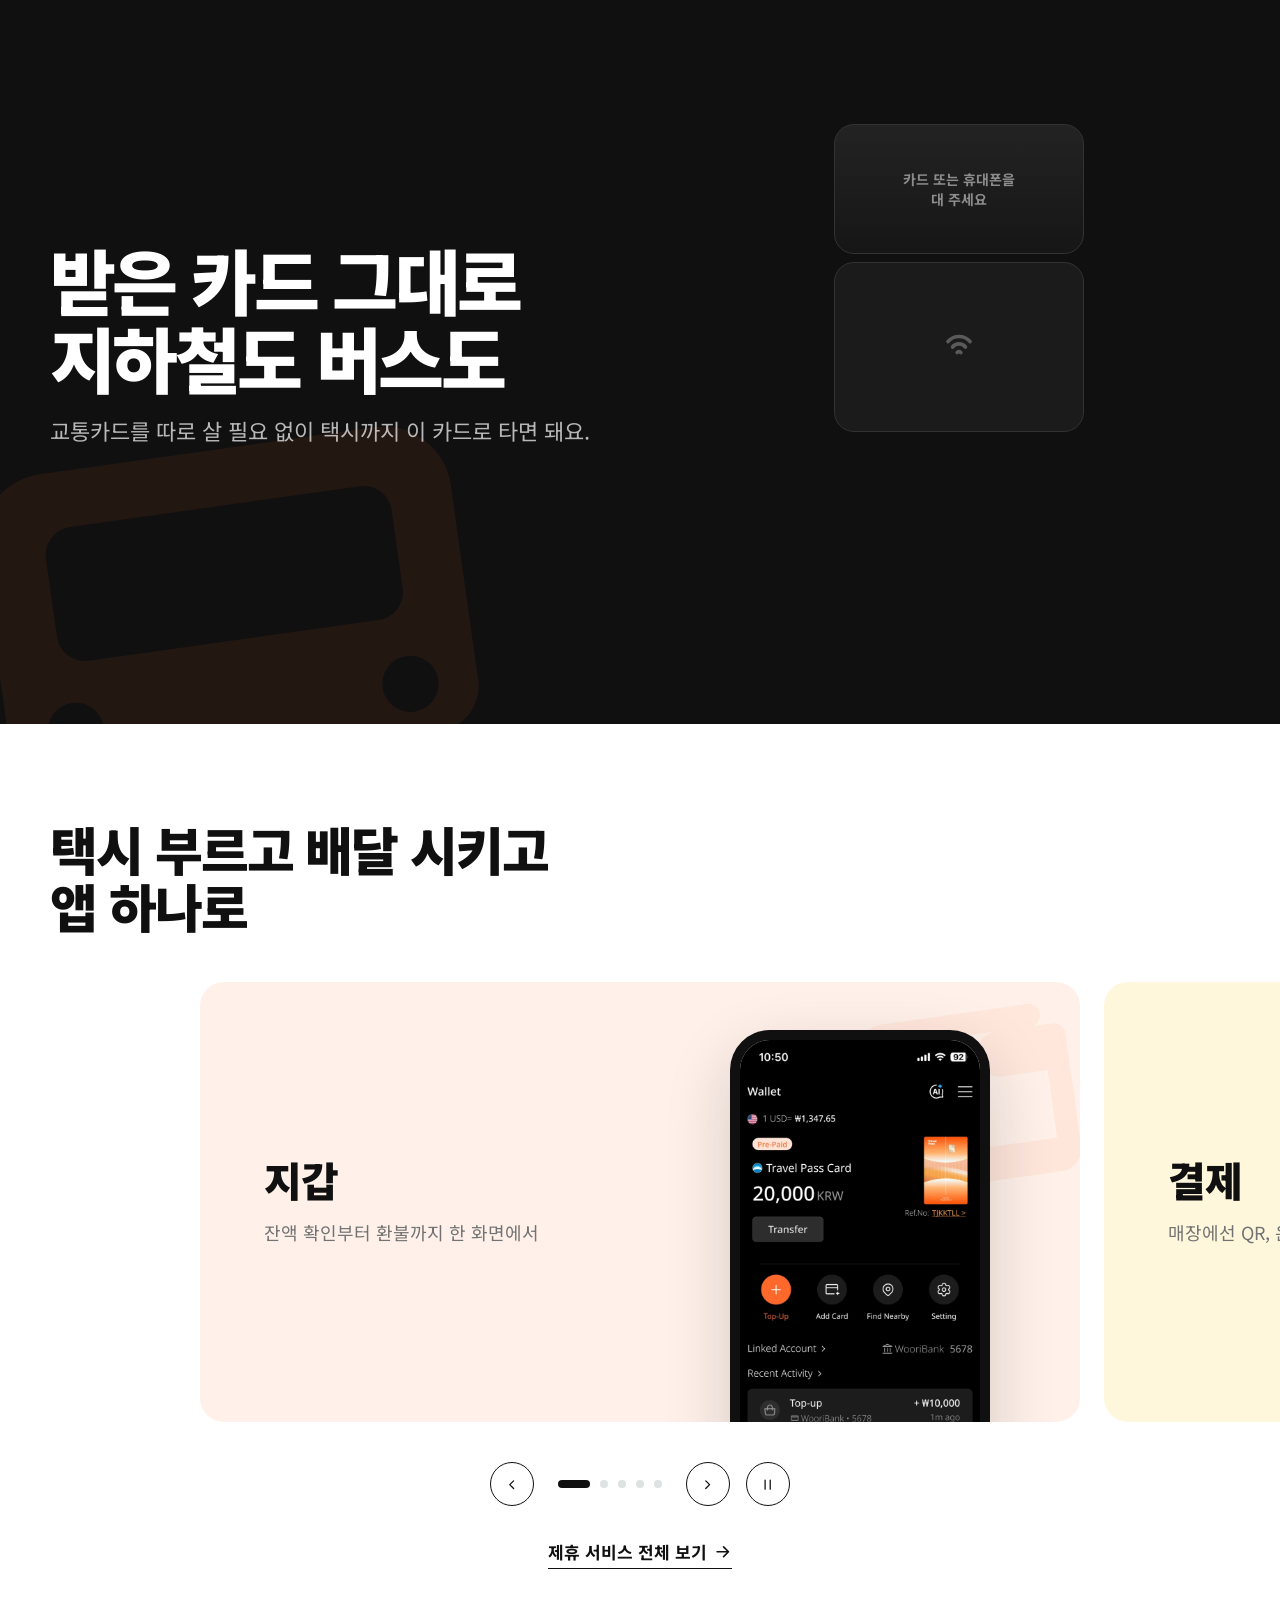
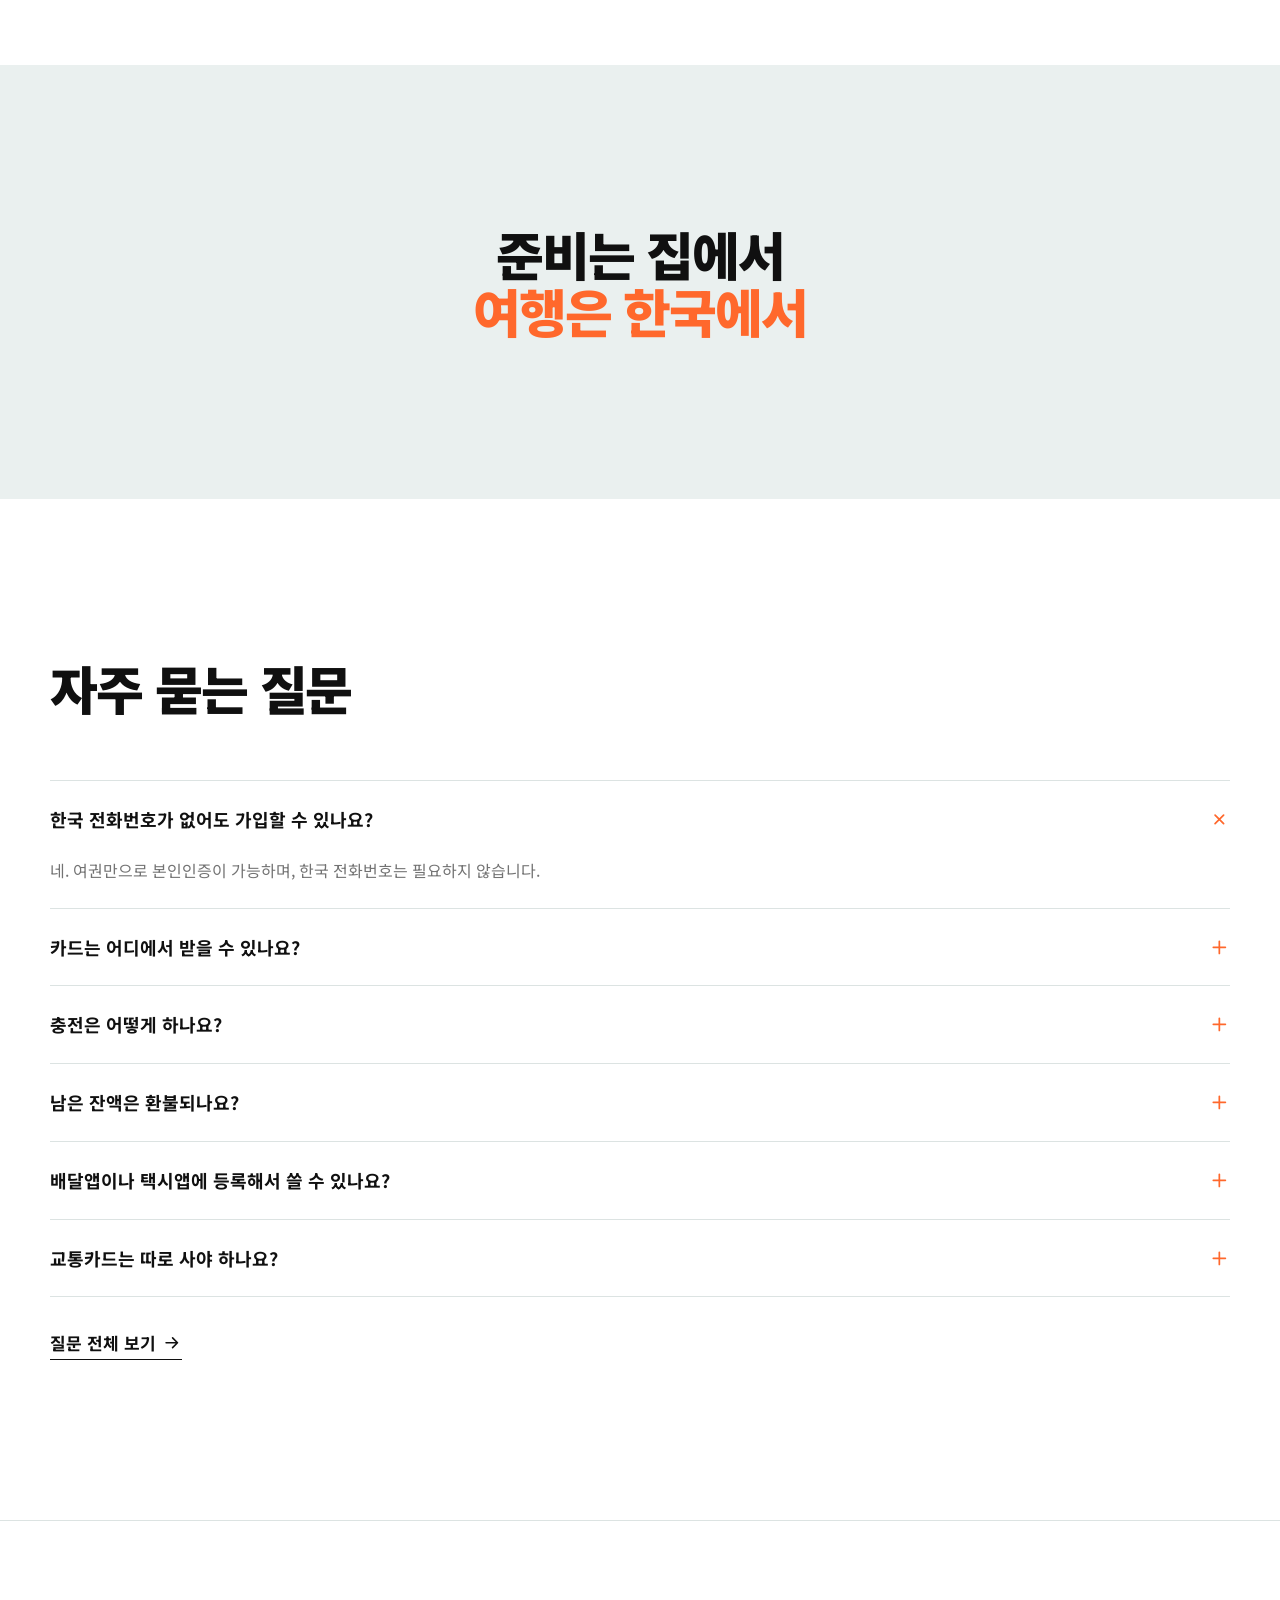
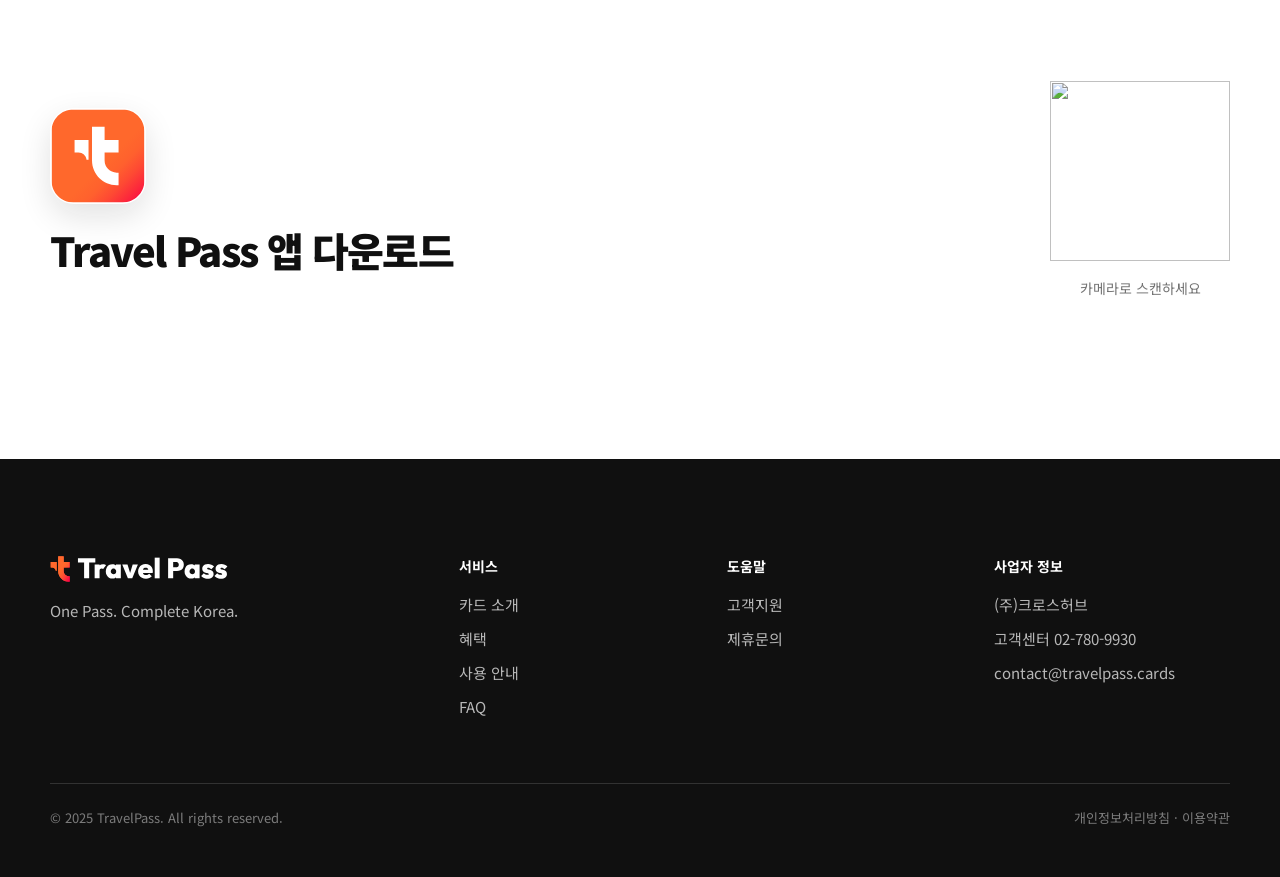
==== commit 678915f8: "카드 소개·혜택 v3: 토스 톤 문구 + 히어로 카드형 레이아웃 + 공식 로고 + QR 단일화" ====
--- a/card-intro.html
+++ b/card-intro.html
@@ -4,264 +4,50 @@
 <meta charset="UTF-8">
 <meta name="viewport" content="width=device-width, initial-scale=1.0">
 <title>TravelPass | 카드 소개</title>
+<link rel="icon" href="assets/app-icon-color.svg">
 <link rel="preconnect" href="https://fonts.googleapis.com">
 <link href="https://fonts.googleapis.com/css2?family=Noto+Sans+KR:wght@400;700;900&display=swap" rel="stylesheet">
-<link rel="stylesheet" href="assets/site.css?v=37">
+<link rel="stylesheet" href="assets/site.css?v=38">
+<style>body{margin:0} .tp .logo img{height:26px;width:auto} .tp footer .logo img{height:28px} .tp footer ul li{color:rgba(255,255,255,.7)}</style>
 </head>
 <body>
+<div class="tp">
 <header>
   <div class="wrap">
-    <a class="logo" href="card-intro.html"><span class="mark"><svg class="i" viewBox="0 0 24 24"><path d="M2 12l19-8-6 18-3-8-10-2z"/></svg></span><span>Travel<em>Pass</em></span></a>
-    <nav aria-label="주요 메뉴"><ul>
-      <li><a href="card-intro.html" class="active">카드 소개</a></li>
-      <li><a href="benefits.html">혜택</a></li>
-      <li><a href="#">발급</a></li>
-      <li><a href="faq.html">FAQ</a></li>
-    </ul></nav>
+    <a class="logo" href="card-intro.html"><img src="assets/logo-compact.svg" alt="Travel Pass" width="165" height="26"></a>
+    <nav aria-label="주요 메뉴"><ul><li><a href="card-intro.html" class="active">카드 소개</a></li><li><a href="benefits.html">혜택</a></li><li><a href="#">사용 안내</a></li><li><a href="faq.html">FAQ</a></li></ul></nav>
     <div class="hright">
-      <button class="btn btn-outline btn-sm" data-dl><svg class="i" viewBox="0 0 24 24"><path d="M12 4v12M6 11l6 6 6-6M4 20h16"/></svg> 앱 다운 받기</button>
-      <button class="lang" aria-label="언어 선택"><svg class="i" viewBox="0 0 24 24"><circle cx="12" cy="12" r="9"/><path d="M3 12h18M12 3c3 3.5 3 14.5 0 18M12 3c-3 3.5-3 14.5 0 18"/></svg> KO <svg class="i" viewBox="0 0 24 24" style="width:1em;height:1em"><path d="M6 9l6 6 6-6"/></svg></button>
-      <button class="burger" aria-label="메뉴 열기" data-menu><svg class="i" viewBox="0 0 24 24"><path d="M4 7h16M4 12h16M4 17h16"/></svg></button>
+      <button class="btn btn-outline btn-sm" data-dl="1"><svg class="i" viewBox="0 0 24 24"><path d="M12 4v12M6 11l6 6 6-6M4 20h16"/></svg> 앱 다운 받기</button>
+      <button class="burger" aria-label="메뉴 열기" data-menu="1"><svg class="i" viewBox="0 0 24 24"><path d="M4 7h16M4 12h16M4 17h16"/></svg></button>
     </div>
   </div>
 </header>
 
-<!-- 1. 첫화면: 전체화면 영상 -->
-<section class="hero" data-first>
-  <video class="hero-video" autoplay muted loop playsinline aria-hidden="true">
-    <source src="assets/hero.mp4" type="video/mp4">
-  </video>
-  <div class="hero-shade"></div>
-  <div class="wrap">
-    <h1>ONE PASS.<br><span class="o">COMPLETE</span><br>KOREA.</h1>
-    <p class="lead">출발 전에 준비 끝.<br>도착하면 바로 결제.</p>
-    <div class="cta"><button class="btn btn-primary" data-dl><svg class="i" viewBox="0 0 24 24"><path d="M12 4v12M6 11l6 6 6-6M4 20h16"/></svg> 앱 다운로드</button></div>
-  </div>
-  <span class="asset-note">배경 영상 자리 · assets/hero.mp4</span>
-</section>
-
-<!-- 3. 발급 → 수령: 자동 진행 스테퍼 -->
-<section class="bg-white pb" id="issue">
-  <div class="wrap reveal">
-    <div class="stepper" data-stepper data-interval="3500">
-      <div class="st-left">
-      <h2>출발 전에 발급,<br>공항에서 수령</h2>
-      <p class="lead">가입부터 충전까지 앱에서 끝내고, 공항에서는 받기만 하세요</p>
-      <ol class="st-track">
-        <li class="st on"><button class="st-n st-ic" aria-label="1단계 여권으로 본인인증"><span class="ic-slot" data-icon="passport"></span></button><span class="st-bar"><i></i></span><h3>여권으로 본인인증</h3><p>한국 번호 불필요 · 인증 끝나면 모바일카드 바로</p></li>
-        <li class="st"><button class="st-n st-ic" aria-label="2단계 충전"><span class="ic-slot" data-icon="topup"></span></button><span class="st-bar"><i></i></span><h3>충전</h3><p>쓰던 카드로 앱에서 미리</p></li>
-        <li class="st"><button class="st-n st-ic" aria-label="3단계 공항에서 수령"><span class="ic-slot" data-icon="airport"></span></button><span class="st-bar"><i></i></span><h3>공항에서 수령</h3><p>실물카드 받고 오프라인까지</p><div class="pins"><span class="chip">인천 T1</span><span class="chip">인천 T2</span><span class="chip">김포</span><span class="chip">부산</span></div></li>
-        <li class="st"><button class="st-n st-ic" aria-label="4단계 사용"><span class="ic-slot" data-icon="tap"></span></button><h3>사용</h3><p>매장 결제 · 앱 결제 · 교통, 한국인과 똑같이</p></li>
-      </ol>
-      <p style="margin-top:32px"><a class="link" href="issue.html">발급 자세히 보기 <svg class="i" viewBox="0 0 24 24"><path d="M5 12h14M13 6l6 6-6 6"/></svg></a></p>
-      </div>
-      <div class="st-panel">
-        <svg class="bg-mark" viewBox="0 0 24 24" aria-hidden="true"><path d="M2 12l19-8-6 18-3-8-10-2z"/></svg>
-      <div class="st-shot on" data-src="assets/app/step-1.png">
-        <div class="device"><div class="screen"><img src="assets/app/step-1.png" alt="" aria-label="본인인증 화면"><div class="ph"><b>여권 본인인증</b><span>앱 스크린샷 자리</span><code>assets/app/step-1.png</code></div></div></div>
-      </div>
-      <div class="st-shot" data-src="assets/app/step-2.png">
-        <div class="device"><div class="screen"><img src="assets/app/step-2.png" alt="" aria-label="충전 화면"><div class="ph"><b>충전</b><span>앱 스크린샷 자리</span><code>assets/app/step-2.png</code></div></div></div>
-      </div>
-      <div class="st-shot" data-src="assets/app/step-3.png">
-        <div class="device"><div class="screen"><img src="assets/app/step-3.png" alt="" aria-label="공항 수령 화면"><div class="ph"><b>공항 수령</b><span>앱 스크린샷 자리</span><code>assets/app/step-3.png</code></div></div></div>
-      </div>
-        <div class="st-shot st-final"><span>도착하면 바로 결제</span></div>
-      </div>
-    </div>
-  </div>
-</section>
-
-<!-- 4. 충전 · 환불: 중앙 문구 + 주변에 통화 동전 · 결제수단 -->
-<section class="bg-white">
-  <div class="wrap reveal">
-    <div class="orbit">
-      <div class="fl" style="--x:56%;--y:4%;--fd:0.0s"><div class="orb orb-ink" style="--size:200px" aria-label="미국 달러"><span>$</span></div></div>
-      <div class="fl" style="--x:8%;--y:14%;--fd:-1.1s"><div class="orb orb-light" style="--size:150px" aria-label="일본 엔"><span>¥</span></div></div>
-      <div class="fl" style="--x:92%;--y:20%;--fd:-2.2s"><div class="orb orb-light" style="--size:130px" aria-label="중국 위안"><span>元</span></div></div>
-      <div class="fl" style="--x:6%;--y:78%;--fd:-3.3s"><div class="orb orb-white" style="--size:140px" aria-label="VISA"><span>VISA</span></div></div>
-      <div class="fl" style="--x:90%;--y:76%;--fd:-4.4s"><div class="orb orb-white" style="--size:160px" aria-label="Mastercard"><span>Mastercard</span></div></div>
-      <div class="fl" style="--x:50%;--y:96%;--fd:-5.5s"><div class="orb orb-white" style="--size:120px" aria-label="PayPal"><span>PayPal</span></div></div>
-      <div class="orbit-txt">
-        <h2>쓰던 카드로 충전,<br>앱에서 바로</h2>
-        <p class="lead">여행 끝나면 실시간 환불, 원화 수수료 0원</p>
-        <p class="small orbit-note">국내 · 해외 신용카드, 체크카드, 가상계좌, 제휴 Pay 그대로<br>편의점 56,000곳 · 은행 ATM 28,000곳에서는 현금으로</p>
-      </div>
-    </div>
-    <div class="specs reveal">
-      <div><b>190개국</b><span>충전 가능 통화</span></div>
-      <div><b>300만원</b><span>1회 충전 한도 · 누적 무제한</span></div>
-      <div><b>0원</b><span>발급 · 충전 · 환불 수수료</span></div>
-      <div><b>여권 하나</b><span>한국 번호 없이 본인인증</span></div>
-    </div>
-  </div>
-</section>
-
-<!-- 5. 교통: 단말기 태그 장면 -->
-<div class="band bg-ink statement">
-  <svg class="bg-mark-train" viewBox="0 0 200 140" aria-hidden="true">
-    <path d="M40 10h120a24 24 0 0 1 24 24v70a16 16 0 0 1-16 16H32a16 16 0 0 1-16-16V34a24 24 0 0 1 24-24zM48 30a10 10 0 0 0-10 10v28a10 10 0 0 0 10 10h104a10 10 0 0 0 10-10V40a10 10 0 0 0-10-10zM40 92a10 10 0 1 0 0 20 10 10 0 0 0 0-20zm120 0a10 10 0 1 0 0 20 10 10 0 0 0 0-20zM56 122h20l-10 14zm68 0h20l-10 14z"/>
-  </svg>
-  <div class="wrap split reveal">
-    <div>
-      <h2>교통카드 내장</h2>
-      <p class="lead">전국 모든 지하철 · 버스 · 택시, 카드 한 장으로</p>
-    </div>
-    <div class="tap" data-tap aria-label="카드를 단말기에 대면 승인되는 장면">
-      <div class="terminal">
-        <div class="t-screen">
-          <span class="t-idle">카드 또는 휴대폰을<br>대 주세요</span>
-          <span class="t-ok"><svg viewBox="0 0 48 48" aria-hidden="true"><circle cx="24" cy="24" r="21"/><path class="tick" d="M14 25l7 7 13-14"/></svg>승인</span>
-        </div>
-        <div class="t-pad">
-          <i class="ring"></i><i class="ring"></i><i class="ring"></i>
-          <svg class="nfc" viewBox="0 0 24 24" aria-hidden="true"><path d="M6 9a8 8 0 0 1 12 0M8.5 12a4.5 4.5 0 0 1 7 0M11 15a1.5 1.5 0 0 1 2 0"/></svg>
-        </div>
-      </div>
-      <div class="t-card"><img src="assets/card-front.png" alt="TravelPass 카드"></div>
-    </div>
-  </div>
-</div>
-
-<!-- 6. 앱: 가로 카드 캐러셀 -->
-<section class="bg-white app-deck">
-  <div class="wrap reveal">
-    <h2>이 모든 걸, 앱 하나로</h2>
-    <p class="lead">발급 · 충전 · 교통, 그리고 여행과 생활까지</p>
-  </div>
-  <div class="deck" data-deck data-interval="5000">
-    <div class="deck-track" tabindex="0" aria-label="앱 기능 카드. 좌우로 넘겨 보세요">
-      <article class="dcard p-wallet">
-        <div class="dtxt"><h3>지갑</h3><p>잔액 확인, 충전, 환불을 한 화면에서</p></div>
-        <div class="dshot"><svg class="dmark" viewBox="0 0 24 24"><path d="M3 7a2 2 0 0 1 2-2h13a1 1 0 0 1 0 2H5v10h14v-6h-4a2 2 0 0 1 0-4h5a1 1 0 0 1 1 1v10a2 2 0 0 1-2 2H5a2 2 0 0 1-2-2z"/></svg><div class="device"><div class="screen"><img src="assets/app/wallet.png" alt="" aria-label="TravelPass 앱 지갑 화면"><div class="ph"><b>지갑 화면</b><span>앱 스크린샷 자리</span><code>assets/app/wallet.png</code></div></div></div></div>
-      </article>
-      <article class="dcard p-pay">
-        <div class="dtxt"><h3>결제</h3><p>QR 하나로 매장에서, 카드번호로 앱에서</p></div>
-        <div class="dshot"><svg class="dmark" viewBox="0 0 24 24"><path d="M3 3h8v8H3zm2 2v4h4V5zm8-2h8v8h-8zm2 2v4h4V5zM3 13h8v8H3zm2 2v4h4v-4zm8-2h3v3h-3zm5 0h3v3h-3zm-5 5h3v3h-3zm5 0h3v3h-3z"/></svg><div class="device"><div class="screen"><img src="assets/app/pay.png" alt="" aria-label="TravelPass 앱 결제 화면"><div class="ph"><b>결제 화면</b><span>앱 스크린샷 자리</span><code>assets/app/pay.png</code></div></div></div></div>
-      </article>
-      <article class="dcard p-travel">
-        <div class="dtxt"><h3>여행</h3><p>명소 추천부터 호텔·공연 예약까지</p></div>
-        <div class="dshot"><svg class="dmark" viewBox="0 0 24 24"><path d="M12 2a7 7 0 0 0-7 7c0 5.25 7 13 7 13s7-7.75 7-13a7 7 0 0 0-7-7zm0 9.5A2.5 2.5 0 1 1 12 6.5a2.5 2.5 0 0 1 0 5z"/></svg><div class="device"><div class="screen"><img src="assets/app/travel.png" alt="" aria-label="TravelPass 앱 여행 화면"><div class="ph"><b>여행 화면</b><span>앱 스크린샷 자리</span><code>assets/app/travel.png</code></div></div></div></div>
-      </article>
-      <article class="dcard p-living">
-        <div class="dtxt"><h3>생활</h3><p>배달, 쇼핑, 외국인 커뮤니티</p></div>
-        <div class="dshot"><svg class="dmark" viewBox="0 0 24 24"><path d="M3 4h2l2.6 11.4A2 2 0 0 0 9.6 17H18a2 2 0 0 0 2-1.6L21.5 8H7.2L6.5 5H3zm5 16a1.5 1.5 0 1 0 0-3 1.5 1.5 0 0 0 0 3zm9 0a1.5 1.5 0 1 0 0-3 1.5 1.5 0 0 0 0 3z"/></svg><div class="device"><div class="screen"><img src="assets/app/living.png" alt="" aria-label="TravelPass 앱 생활 화면"><div class="ph"><b>생활 화면</b><span>앱 스크린샷 자리</span><code>assets/app/living.png</code></div></div></div></div>
-      </article>
-      <article class="dcard p-transit">
-        <div class="dtxt"><h3>교통</h3><p>교통카드 잔액 확인하고 바로 충전</p></div>
-        <div class="dshot"><svg class="dmark" viewBox="0 0 24 24"><path d="M6 3h12a3 3 0 0 1 3 3v9a3 3 0 0 1-3 3l1.5 2.5h-2L16 18H8l-1.5 2.5h-2L6 18a3 3 0 0 1-3-3V6a3 3 0 0 1 3-3zm-1 5v4h14V8zm2 6a1.5 1.5 0 1 0 0 3 1.5 1.5 0 0 0 0-3zm10 0a1.5 1.5 0 1 0 0 3 1.5 1.5 0 0 0 0-3z"/></svg><div class="device"><div class="screen"><img src="assets/app/transit.png" alt="" aria-label="TravelPass 앱 교통 화면"><div class="ph"><b>교통 화면</b><span>앱 스크린샷 자리</span><code>assets/app/transit.png</code></div></div></div></div>
-      </article>
-    </div>
-    <div class="deck-ctl">
-      <button class="dbtn" data-prev aria-label="이전"><svg class="i" viewBox="0 0 24 24"><path d="M15 6l-6 6 6 6"/></svg></button>
-      <div class="dots" role="tablist"></div>
-      <button class="dbtn" data-next aria-label="다음"><svg class="i" viewBox="0 0 24 24"><path d="M9 6l6 6-6 6"/></svg></button>
-      <button class="dbtn dplay" data-play aria-label="자동 재생 멈춤"><svg class="i ic-pause" viewBox="0 0 24 24"><path d="M8 5v14M16 5v14"/></svg><svg class="i ic-play" viewBox="0 0 24 24"><path d="M7 5l12 7-12 7z"/></svg></button>
-    </div>
-  </div>
-</section>
-
-<!-- 10. 강조 -->
-<section class="bg-cream emph">
-  <div class="wrap reveal">
-    <h2>외국인도,<br><span class="o">한국인처럼.</span></h2>
-    <p class="lead" style="margin:24px auto 0">배민부터 코레일까지, 어떤 앱에도 등록되는 카드</p>
-    <p style="margin-top:32px"><a class="btn btn-outline" href="benefits.html">등록되는 앱 보기 <svg class="i" viewBox="0 0 24 24"><path d="M5 12h14M13 6l6 6-6 6"/></svg></a></p>
-  </div>
-</section>
-
-<!-- 9. FAQ -->
-<section class="bg-white" id="faq">
-  <div class="wrap reveal">
-    <h2>자주 묻는 질문</h2>
-    <div class="faq-list">
-      <details open><summary>한국 전화번호가 없어도 가입할 수 있나요?<svg class="i" viewBox="0 0 24 24"><path d="M12 5v14M5 12h14"/></svg></summary><p>네. 여권만으로 본인인증이 가능하며, 한국 전화번호는 필요하지 않습니다.</p></details>
-      <details><summary>카드는 어디에서 받을 수 있나요?<svg class="i" viewBox="0 0 24 24"><path d="M12 5v14M5 12h14"/></svg></summary><p>인천공항 T1 · T2, 김포공항, 부산(김해)공항 환전소에서 수령할 수 있습니다. 앱에서 발급 신청 후 도착 시 바로 받아가세요.</p></details>
-      <details><summary>충전은 어떻게 하나요?<svg class="i" viewBox="0 0 24 24"><path d="M12 5v14M5 12h14"/></svg></summary><p>앱에서 190개국 통화로 온라인 충전하거나, 전국 편의점 56,000곳과 은행 ATM 28,000곳에서 현금으로 충전할 수 있습니다.</p></details>
-      <details><summary>남은 잔액은 환불되나요?<svg class="i" viewBox="0 0 24 24"><path d="M12 5v14M5 12h14"/></svg></summary><p>여행이 끝나면 앱에서 바로 환불 신청할 수 있습니다. 원화 환불 수수료는 0원입니다.</p></details>
-      <details><summary>배달앱이나 택시앱에 등록해서 쓸 수 있나요?<svg class="i" viewBox="0 0 24 24"><path d="M12 5v14M5 12h14"/></svg></summary><p>네. 배달의민족, 카카오T 등 주요 앱에 카드번호를 등록하면 한국 사람과 동일하게 결제할 수 있습니다.</p></details>
-      <details><summary>교통카드는 따로 사야 하나요?<svg class="i" viewBox="0 0 24 24"><path d="M12 5v14M5 12h14"/></svg></summary><p>아니요. Travel Pass 카드에 교통카드 기능이 내장되어 있어 지하철 · 버스 · 택시를 바로 이용할 수 있습니다.</p></details>
-    </div>
-    <p style="margin-top:32px"><a class="link" href="faq.html">질문 전체 보기 <svg class="i" viewBox="0 0 24 24"><path d="M5 12h14M13 6l6 6-6 6"/></svg></a></p>
-  </div>
-</section>
-
-<!-- 다운로드 띠: 데스크톱 QR / 모바일 딥링크 -->
-<div class="band bg-orange dl" id="download">
-  <div class="wrap reveal">
-    <h2>출발 전에 받아두세요</h2>
-        <div class="cta only-d">
-      <div class="qr" data-qr></div>
-      <span class="small" style="color:rgba(255,255,255,.8)">카메라로 QR을 스캔하면 앱 스토어로 이동합니다</span>
-    </div>
-    <div class="cta only-m">
-      <div class="store-row">
-        <a class="store light" href="#" data-store="ios"><svg class="i" viewBox="0 0 24 24" style="fill:currentColor;stroke:none"><path d="M16.4 12.6c0-2.4 2-3.6 2.1-3.7-1.1-1.7-2.9-1.9-3.5-1.9-1.5-.2-2.9.9-3.7.9-.8 0-1.9-.9-3.2-.8-1.6 0-3.1 1-4 2.4-1.7 3-.4 7.3 1.2 9.7.8 1.2 1.8 2.5 3.1 2.4 1.2 0 1.7-.8 3.2-.8s1.9.8 3.2.8c1.3 0 2.2-1.2 3-2.4.9-1.4 1.3-2.7 1.3-2.8 0 0-2.6-1-2.7-3.8zM14 5.4c.7-.8 1.1-2 1-3.1-1 0-2.2.7-2.9 1.5-.6.7-1.2 1.9-1 3 1.1.1 2.2-.6 2.9-1.4z"/></svg><span><small>iPhone</small>App Store에서 받기</span></a>
-        <a class="store light" href="#" data-store="android"><svg class="i" viewBox="0 0 24 24" style="fill:currentColor;stroke:none"><path d="M3.6 2.3 13 12l-9.4 9.7c-.4-.2-.6-.7-.6-1.2V3.5c0-.5.2-1 .6-1.2zm11 8.2L5.6 1.6l10.7 6.2-1.7 2.7zm0 3 1.7 2.7L5.6 22.4l9-8.9zm4.9-2.9c.8.5.8 1.7 0 2.2l-2.4 1.4-2-2.3 2-2.3 2.4 1z"/></svg><span><small>Android</small>Google Play에서 받기</span></a>
-      </div>
-    </div>
-  </div>
-</div>
-<!-- 우하단 QR (데스크톱) -->
-<div class="fab" aria-label="앱 다운로드 QR"><div class="qr" data-qr></div><b>앱 다운로드</b><small>카메라로 스캔하세요</small></div>
-<!-- 최하단 고정 바 (모바일) -->
-<div class="mbar"><button class="btn btn-primary" data-dl><svg class="i" viewBox="0 0 24 24"><path d="M12 4v12M6 11l6 6 6-6M4 20h16"/></svg> 앱 다운로드</button></div>
-
-<div class="ov" data-close></div>
-
-<div class="modal" role="dialog" aria-modal="true" aria-label="앱 다운로드">
-  <button class="x" data-close aria-label="닫기"><svg class="i" viewBox="0 0 24 24"><path d="M6 6l12 12M18 6L6 18"/></svg></button>
-  <h3>QR을 스캔하세요</h3>
-  <p>휴대폰 카메라로 스캔하면<br>앱 스토어로 바로 이동합니다</p>
-  <div class="qr" data-qr></div>
-  <div class="small">아이폰 · 안드로이드 모두 지원</div>
-</div>
-
-<div class="sheet" role="dialog" aria-modal="true" aria-label="앱 다운로드">
-  <div class="grip"></div>
-  <h3>TravelPass 앱 받기</h3>
-  <p>출발 전에 받아두면 도착 즉시 결제할 수 있어요</p>
-  <div class="store-row">
-    <a class="store" href="#" data-store="ios"><svg class="i" viewBox="0 0 24 24" style="fill:currentColor;stroke:none"><path d="M16.4 12.6c0-2.4 2-3.6 2.1-3.7-1.1-1.7-2.9-1.9-3.5-1.9-1.5-.2-2.9.9-3.7.9-.8 0-1.9-.9-3.2-.8-1.6 0-3.1 1-4 2.4-1.7 3-.4 7.3 1.2 9.7.8 1.2 1.8 2.5 3.1 2.4 1.2 0 1.7-.8 3.2-.8s1.9.8 3.2.8c1.3 0 2.2-1.2 3-2.4.9-1.4 1.3-2.7 1.3-2.8 0 0-2.6-1-2.7-3.8zM14 5.4c.7-.8 1.1-2 1-3.1-1 0-2.2.7-2.9 1.5-.6.7-1.2 1.9-1 3 1.1.1 2.2-.6 2.9-1.4z"/></svg><span><small>iPhone</small>App Store에서 받기</span></a>
-        <a class="store" href="#" data-store="android"><svg class="i" viewBox="0 0 24 24" style="fill:currentColor;stroke:none"><path d="M3.6 2.3 13 12l-9.4 9.7c-.4-.2-.6-.7-.6-1.2V3.5c0-.5.2-1 .6-1.2zm11 8.2L5.6 1.6l10.7 6.2-1.7 2.7zm0 3 1.7 2.7L5.6 22.4l9-8.9zm4.9-2.9c.8.5.8 1.7 0 2.2l-2.4 1.4-2-2.3 2-2.3 2.4 1z"/></svg><span><small>Android</small>Google Play에서 받기</span></a>
-  </div>
-</div>
+<section class="hero hero-card" data-first="1"><div class="wrap"><h1 class="hero-h">비행기 타기 전에<br>끝나는 카드 준비</h1><div class="hero-media"><video class="hero-video" autoPlay="" muted="" loop playsInline="" aria-hidden="true"><source src="assets/hero.mp4" type="video/mp4"/></video><span class="asset-note">배경 영상 자리 · assets/hero.mp4</span></div><div class="cta"><button class="btn btn-primary" data-dl="1"><svg class="i" viewBox="0 0 24 24"><path d="M12 4v12M6 11l6 6 6-6M4 20h16"></path></svg> <!-- -->앱 다운로드</button></div></div></section><section class="bg-white pb" id="issue"><div class="wrap reveal"><div class="stepper" data-stepper="1" data-interval="3500"><div class="st-left"><h2>여권 스캔 한 번에<br>한국 카드</h2><p class="lead">한국 번호도 계좌도 없이, 신청부터 충전까지 앱에서 끝내고 공항에서 받기만 하면 돼요.</p><ol class="st-track"><li class="st on"><button class="st-n st-ic" aria-label="1단계 여권 인증"><span class="ic-slot" data-icon="passport"></span></button><span class="st-bar"><i></i></span><h3>여권 인증</h3><p>사진면 스캔 한 번이면 끝나요</p></li><li class="st"><button class="st-n st-ic" aria-label="2단계 카드 신청"><span class="ic-slot" data-icon="apply"></span></button><span class="st-bar"><i></i></span><h3>카드 신청</h3><p>앱에서 5분, 받을 공항만 고르면 돼요</p></li><li class="st"><button class="st-n st-ic" aria-label="3단계 충전"><span class="ic-slot" data-icon="topup"></span></button><span class="st-bar"><i></i></span><h3>충전</h3><p>내 나라 돈으로 미리 채워두세요</p></li><li class="st"><button class="st-n st-ic" aria-label="4단계 공항 수령"><span class="ic-slot" data-icon="airport"></span></button><h3>공항 수령</h3><p>받는 순간부터 바로 결제돼요</p><div class="pins"><span class="chip">인천 T1</span><span class="chip">인천 T2</span><span class="chip">김포</span><span class="chip">부산</span></div></li></ol><p style="margin-top:32px"><a class="link" href="#">발급 안내<!-- --> <svg class="i" viewBox="0 0 24 24"><path d="M5 12h14M13 6l6 6-6 6"></path></svg></a></p></div><div class="st-panel"><svg class="bg-mark" viewBox="0 0 24 24" aria-hidden="true"><path d="M2 12l19-8-6 18-3-8-10-2z"></path></svg><div class="st-shot on"><div class="device"><div class="screen"><img src="assets/app/step-1.webp" alt="" aria-label="여권 인증 화면"/><div class="ph"><b>여권 인증</b><span>앱 스크린샷 자리</span><code>assets/app/step-1.webp</code></div></div></div></div><div class="st-shot"><div class="device"><div class="screen"><img src="assets/app/step3-1-apply-1.webp" alt="" aria-label="카드 신청 화면"/><div class="ph"><b>카드 신청</b><span>앱 스크린샷 자리</span><code>assets/app/step3-1-apply-1.webp</code></div></div></div></div><div class="st-shot"><div class="device"><div class="screen"><img src="assets/app/step-2.webp" alt="" aria-label="충전 화면"/><div class="ph"><b>충전</b><span>앱 스크린샷 자리</span><code>assets/app/step-2.webp</code></div></div></div></div><div class="st-shot st-pickup"><div class="device"><div class="screen"><img src="assets/app/step-3.webp" alt="" aria-label="공항 수령 화면"/><div class="ph"><b>공항 수령</b><span>앱 스크린샷 자리</span><code>assets/app/step-3.webp</code></div></div></div><div class="st-card"><img src="assets/card-front.png" alt="Travel Pass 실물 카드"/></div></div></div></div></div></section><section class="bg-white"><div class="wrap reveal"><div class="orbit"><div class="fl" style="--x:50%;--y:6%;--fd:0.0s"><div class="orb orb-ink" style="--size:180px" aria-label="Alipay"><span>Alipay</span></div></div><div class="fl" style="--x:10%;--y:18%;--fd:-1.1s"><div class="orb orb-white" style="--size:150px" aria-label="VISA"><span>VISA</span></div></div><div class="fl" style="--x:90%;--y:16%;--fd:-2.2s"><div class="orb orb-white" style="--size:160px" aria-label="Mastercard"><span>Mastercard</span></div></div><div class="fl" style="--x:6%;--y:72%;--fd:-3.3s"><div class="orb orb-light" style="--size:140px" aria-label="US Dollar"><span>$</span></div></div><div class="fl" style="--x:92%;--y:70%;--fd:-4.4s"><div class="orb orb-light" style="--size:130px" aria-label="Chinese Yuan"><span>元</span></div></div><div class="fl" style="--x:30%;--y:94%;--fd:-5.5s"><div class="orb orb-white" style="--size:120px" aria-label="PayPal"><span>PayPal</span></div></div><div class="fl" style="--x:70%;--y:94%;--fd:-2.8s"><div class="orb orb-white" style="--size:130px" aria-label="WeChat Pay"><span>WeChat Pay</span></div></div><div class="orbit-txt"><h2>쓰던 카드로<br>출발 전에 미리 충전</h2><p class="lead">190개국 결제수단을 그대로 쓰고, 남은 돈은 여행 끝나면 앱에서 바로 돌려받아요.</p></div></div></div></section><div class="band bg-ink statement"><svg class="bg-mark-train" viewBox="0 0 200 140" aria-hidden="true"><path d="M40 10h120a24 24 0 0 1 24 24v70a16 16 0 0 1-16 16H32a16 16 0 0 1-16-16V34a24 24 0 0 1 24-24zM48 30a10 10 0 0 0-10 10v28a10 10 0 0 0 10 10h104a10 10 0 0 0 10-10V40a10 10 0 0 0-10-10zM40 92a10 10 0 1 0 0 20 10 10 0 0 0 0-20zm120 0a10 10 0 1 0 0 20 10 10 0 0 0 0-20zM56 122h20l-10 14zm68 0h20l-10 14z"></path></svg><div class="wrap split reveal"><div><h2>받은 카드 그대로<br>지하철도 버스도</h2><p class="lead">교통카드를 따로 살 필요 없이 택시까지 이 카드로 타면 돼요.</p></div><div class="tap" data-tap="1" aria-label="카드를 단말기에 대면 승인되는 장면"><div class="terminal"><div class="t-screen"><span class="t-idle">카드 또는 휴대폰을<br>대 주세요</span><span class="t-ok"><svg viewBox="0 0 48 48" aria-hidden="true"><circle cx="24" cy="24" r="21"></circle><path class="tick" d="M14 25l7 7 13-14"></path></svg>승인</span></div><div class="t-pad"><i class="ring"></i><i class="ring"></i><i class="ring"></i><svg class="nfc" viewBox="0 0 24 24" aria-hidden="true"><path d="M6 9a8 8 0 0 1 12 0M8.5 12a4.5 4.5 0 0 1 7 0M11 15a1.5 1.5 0 0 1 2 0"></path></svg></div></div><div class="t-card"><img src="assets/card-front.png" alt="TravelPass card"/></div></div></div></div><section class="bg-white app-deck"><div class="wrap reveal"><h2>택시 부르고 배달 시키고<br>앱 하나로</h2></div><div class="deck" data-deck="1" data-interval="5000"><div class="deck-track" tabindex="0" aria-label="앱 기능 카드. 좌우로 넘겨 보세요"><article class="dcard p-wallet"><div class="dtxt"><h3>지갑</h3><p>잔액 확인부터 환불까지 한 화면에서</p></div><div class="dshot"><svg class="dmark" viewBox="0 0 24 24"><path d="M3 7a2 2 0 0 1 2-2h13a1 1 0 0 1 0 2H5v10h14v-6h-4a2 2 0 0 1 0-4h5a1 1 0 0 1 1 1v10a2 2 0 0 1-2 2H5a2 2 0 0 1-2-2z"></path></svg><div class="device"><div class="screen"><img src="assets/app/wallet.webp" alt="" aria-label="지갑 화면"/><div class="ph"><b>지갑 화면</b><span>앱 스크린샷 자리</span><code>assets/app/wallet.webp</code></div></div></div></div></article><article class="dcard p-pay"><div class="dtxt"><h3>결제</h3><p>매장에선 QR, 온라인에선 카드번호로</p></div><div class="dshot"><svg class="dmark" viewBox="0 0 24 24"><path d="M3 3h8v8H3zm2 2v4h4V5zm8-2h8v8h-8zm2 2v4h4V5zM3 13h8v8H3zm2 2v4h4v-4zm8-2h3v3h-3zm5 0h3v3h-3zm-5 5h3v3h-3zm5 0h3v3h-3z"></path></svg><div class="device"><div class="screen"><img src="assets/app/pay.webp" alt="" aria-label="결제 화면"/><div class="ph"><b>결제 화면</b><span>앱 스크린샷 자리</span><code>assets/app/pay.webp</code></div></div></div></div></article><article class="dcard p-travel"><div class="dtxt"><h3>여행</h3><p>명소 찾고 호텔·공연 예약까지</p></div><div class="dshot"><svg class="dmark" viewBox="0 0 24 24"><path d="M12 2a7 7 0 0 0-7 7c0 5.25 7 13 7 13s7-7.75 7-13a7 7 0 0 0-7-7zm0 9.5A2.5 2.5 0 1 1 12 6.5a2.5 2.5 0 0 1 0 5z"></path></svg><div class="device"><div class="screen"><img src="assets/app/travel.webp" alt="" aria-label="여행 화면"/><div class="ph"><b>여행 화면</b><span>앱 스크린샷 자리</span><code>assets/app/travel.webp</code></div></div></div></div></article><article class="dcard p-living"><div class="dtxt"><h3>생활</h3><p>배달, 쇼핑, 외국인 커뮤니티까지</p></div><div class="dshot"><svg class="dmark" viewBox="0 0 24 24"><path d="M3 4h2l2.6 11.4A2 2 0 0 0 9.6 17H18a2 2 0 0 0 2-1.6L21.5 8H7.2L6.5 5H3zm5 16a1.5 1.5 0 1 0 0-3 1.5 1.5 0 0 0 0 3zm9 0a1.5 1.5 0 1 0 0-3 1.5 1.5 0 0 0 0 3z"></path></svg><div class="device"><div class="screen"><img src="assets/app/living.webp" alt="" aria-label="생활 화면"/><div class="ph"><b>생활 화면</b><span>앱 스크린샷 자리</span><code>assets/app/living.webp</code></div></div></div></div></article><article class="dcard p-transit"><div class="dtxt"><h3>교통</h3><p>교통 잔액 확인하고 그 자리에서 충전</p></div><div class="dshot"><svg class="dmark" viewBox="0 0 24 24"><path d="M6 3h12a3 3 0 0 1 3 3v9a3 3 0 0 1-3 3l1.5 2.5h-2L16 18H8l-1.5 2.5h-2L6 18a3 3 0 0 1-3-3V6a3 3 0 0 1 3-3zm-1 5v4h14V8zm2 6a1.5 1.5 0 1 0 0 3 1.5 1.5 0 0 0 0-3zm10 0a1.5 1.5 0 1 0 0 3 1.5 1.5 0 0 0 0-3z"></path></svg><div class="device"><div class="screen"><img src="assets/app/transit.webp" alt="" aria-label="교통 화면"/><div class="ph"><b>교통 화면</b><span>앱 스크린샷 자리</span><code>assets/app/transit.webp</code></div></div></div></div></article></div><div class="deck-ctl"><button class="dbtn" data-prev="1" aria-label="이전"><svg class="i" viewBox="0 0 24 24"><path d="M15 6l-6 6 6 6"></path></svg></button><div class="dots" role="tablist"></div><button class="dbtn" data-next="1" aria-label="다음"><svg class="i" viewBox="0 0 24 24"><path d="M9 6l6 6-6 6"></path></svg></button><button class="dbtn dplay" data-play="1" aria-label="자동 재생 멈춤"><svg class="i ic-pause" viewBox="0 0 24 24"><path d="M8 5v14M16 5v14"></path></svg><svg class="i ic-play" viewBox="0 0 24 24"><path d="M7 5l12 7-12 7z"></path></svg></button></div></div><div class="wrap reveal" style="text-align:center;margin-top:32px"><a class="link" href="benefits.html">제휴 서비스 전체 보기<!-- --> <svg class="i" viewBox="0 0 24 24"><path d="M5 12h14M13 6l6 6-6 6"></path></svg></a></div></section><section class="bg-cream emph"><div class="wrap reveal"><h2>준비는 집에서<br><span class="o">여행은 한국에서</span></h2></div></section><section class="bg-white" id="faq"><div class="wrap reveal"><h2>자주 묻는 질문</h2><div class="faq-list"><details open><summary>한국 전화번호가 없어도 가입할 수 있나요?<svg class="i" viewBox="0 0 24 24"><path d="M12 5v14M5 12h14"></path></svg></summary><p>네. 여권만으로 본인인증이 가능하며, 한국 전화번호는 필요하지 않습니다.</p></details><details><summary>카드는 어디에서 받을 수 있나요?<svg class="i" viewBox="0 0 24 24"><path d="M12 5v14M5 12h14"></path></svg></summary><p>인천공항 T1 · T2, 김포공항, 부산(김해)공항 환전소에서 수령할 수 있습니다. 앱에서 발급 신청 후 도착 시 바로 받아가세요.</p></details><details><summary>충전은 어떻게 하나요?<svg class="i" viewBox="0 0 24 24"><path d="M12 5v14M5 12h14"></path></svg></summary><p>앱에서 190개국 통화로 온라인 충전하거나, 전국 편의점 56,000곳과 은행 ATM 28,000곳에서 현금으로 충전할 수 있습니다.</p></details><details><summary>남은 잔액은 환불되나요?<svg class="i" viewBox="0 0 24 24"><path d="M12 5v14M5 12h14"></path></svg></summary><p>여행이 끝나면 앱에서 바로 환불 신청할 수 있습니다. 원화 환불 수수료는 0원입니다.</p></details><details><summary>배달앱이나 택시앱에 등록해서 쓸 수 있나요?<svg class="i" viewBox="0 0 24 24"><path d="M12 5v14M5 12h14"></path></svg></summary><p>네. 배달의민족, 카카오T 등 주요 앱에 카드번호를 등록하면 한국 사람과 동일하게 결제할 수 있습니다.</p></details><details><summary>교통카드는 따로 사야 하나요?<svg class="i" viewBox="0 0 24 24"><path d="M12 5v14M5 12h14"></path></svg></summary><p>아니요. Travel Pass 카드에 교통카드 기능이 내장되어 있어 지하철 · 버스 · 택시를 바로 이용할 수 있습니다.</p></details></div><p style="margin-top:32px"><a class="link" href="faq.html">질문 전체 보기<!-- --> <svg class="i" viewBox="0 0 24 24"><path d="M5 12h14M13 6l6 6-6 6"></path></svg></a></p></div></section><div class="band bg-white dl" id="download"><div class="wrap reveal dl-row"><div class="dl-brand"><img src="assets/app-icon-color.svg" alt="" class="dl-icon" width="96" height="96"/><h2>Travel Pass 앱 다운로드</h2></div><div class="dl-qrs only-d"><div class="dl-qr"><div class="qr" data-qr="1"></div><span class="small">카메라로 스캔하세요</span></div></div><div class="cta only-m"><div class="store-row"><a class="store" href="#" data-store="ios"><svg class="i" viewBox="0 0 24 24" style="fill:currentColor;stroke:none"><path d="M16.4 12.6c0-2.4 2-3.6 2.1-3.7-1.1-1.7-2.9-1.9-3.5-1.9-1.5-.2-2.9.9-3.7.9-.8 0-1.9-.9-3.2-.8-1.6 0-3.1 1-4 2.4-1.7 3-.4 7.3 1.2 9.7.8 1.2 1.8 2.5 3.1 2.4 1.2 0 1.7-.8 3.2-.8s1.9.8 3.2.8c1.3 0 2.2-1.2 3-2.4.9-1.4 1.3-2.7 1.3-2.8 0 0-2.6-1-2.7-3.8zM14 5.4c.7-.8 1.1-2 1-3.1-1 0-2.2.7-2.9 1.5-.6.7-1.2 1.9-1 3 1.1.1 2.2-.6 2.9-1.4z"></path></svg><span><small>iPhone</small>App Store</span></a><a class="store" href="#" data-store="android"><svg class="i" viewBox="0 0 24 24" style="fill:currentColor;stroke:none"><path d="M3.6 2.3 13 12l-9.4 9.7c-.4-.2-.6-.7-.6-1.2V3.5c0-.5.2-1 .6-1.2zm11 8.2L5.6 1.6l10.7 6.2-1.7 2.7zm0 3 1.7 2.7L5.6 22.4l9-8.9zm4.9-2.9c.8.5.8 1.7 0 2.2l-2.4 1.4-2-2.3 2-2.3 2.4 1z"></path></svg><span><small>Android</small>Google Play</span></a></div></div></div></div><div class="mbar"><button class="btn btn-primary" data-dl="1"><svg class="i" viewBox="0 0 24 24"><path d="M12 4v12M6 11l6 6 6-6M4 20h16"></path></svg> <!-- -->앱 다운로드</button></div><div class="ov" data-close="1"></div><div class="modal" role="dialog" aria-modal="true" aria-label="앱 다운로드"><button class="x" data-close="1" aria-label="닫기"><svg class="i" viewBox="0 0 24 24"><path d="M6 6l12 12M18 6L6 18"></path></svg></button><div class="qr" data-qr="1"></div><h3>앱 다운받고<br>출발 전에 준비 끝</h3><p>카메라로 스캔하세요</p></div><div class="sheet" role="dialog" aria-modal="true" aria-label="앱 다운로드"><div class="grip"></div><h3>앱 다운받고<br>출발 전에 준비 끝</h3><p>스토어를 선택하세요</p><div class="store-row"><a class="store" href="#" data-store="ios"><svg class="i" viewBox="0 0 24 24" style="fill:currentColor;stroke:none"><path d="M16.4 12.6c0-2.4 2-3.6 2.1-3.7-1.1-1.7-2.9-1.9-3.5-1.9-1.5-.2-2.9.9-3.7.9-.8 0-1.9-.9-3.2-.8-1.6 0-3.1 1-4 2.4-1.7 3-.4 7.3 1.2 9.7.8 1.2 1.8 2.5 3.1 2.4 1.2 0 1.7-.8 3.2-.8s1.9.8 3.2.8c1.3 0 2.2-1.2 3-2.4.9-1.4 1.3-2.7 1.3-2.8 0 0-2.6-1-2.7-3.8zM14 5.4c.7-.8 1.1-2 1-3.1-1 0-2.2.7-2.9 1.5-.6.7-1.2 1.9-1 3 1.1.1 2.2-.6 2.9-1.4z"></path></svg><span><small>iPhone</small>App Store</span></a><a class="store" href="#" data-store="android"><svg class="i" viewBox="0 0 24 24" style="fill:currentColor;stroke:none"><path d="M3.6 2.3 13 12l-9.4 9.7c-.4-.2-.6-.7-.6-1.2V3.5c0-.5.2-1 .6-1.2zm11 8.2L5.6 1.6l10.7 6.2-1.7 2.7zm0 3 1.7 2.7L5.6 22.4l9-8.9zm4.9-2.9c.8.5.8 1.7 0 2.2l-2.4 1.4-2-2.3 2-2.3 2.4 1z"></path></svg><span><small>Android</small>Google Play</span></a></div></div>
 
 <div class="drawer" role="dialog" aria-modal="true" aria-label="메뉴">
   <div class="top">
-    <a class="logo" href="card-intro.html"><span class="mark"><svg class="i" viewBox="0 0 24 24"><path d="M2 12l19-8-6 18-3-8-10-2z"/></svg></span><span>Travel<em>Pass</em></span></a>
-    <button class="x" data-close aria-label="닫기"><svg class="i" viewBox="0 0 24 24"><path d="M6 6l12 12M18 6L6 18"/></svg></button>
+    <a class="logo" href="card-intro.html"><img src="assets/logo-compact.svg" alt="Travel Pass" width="165" height="26"></a>
+    <button class="x" data-close="1" aria-label="닫기"><svg class="i" viewBox="0 0 24 24"><path d="M6 6l12 12M18 6L6 18"/></svg></button>
   </div>
-  <ul>
-    <li><a href="card-intro.html" class="active">카드 소개</a></li>
-    <li><a href="benefits.html">혜택</a></li>
-    <li><a href="#">발급</a></li>
-    <li><a href="faq.html">FAQ</a></li>
-  </ul>
-  <div class="bottom">
-    <p>앱 다운로드</p>
-    <div class="store-row">
-      <a class="store" href="#" data-store="ios"><svg class="i" viewBox="0 0 24 24" style="fill:currentColor;stroke:none"><path d="M16.4 12.6c0-2.4 2-3.6 2.1-3.7-1.1-1.7-2.9-1.9-3.5-1.9-1.5-.2-2.9.9-3.7.9-.8 0-1.9-.9-3.2-.8-1.6 0-3.1 1-4 2.4-1.7 3-.4 7.3 1.2 9.7.8 1.2 1.8 2.5 3.1 2.4 1.2 0 1.7-.8 3.2-.8s1.9.8 3.2.8c1.3 0 2.2-1.2 3-2.4.9-1.4 1.3-2.7 1.3-2.8 0 0-2.6-1-2.7-3.8zM14 5.4c.7-.8 1.1-2 1-3.1-1 0-2.2.7-2.9 1.5-.6.7-1.2 1.9-1 3 1.1.1 2.2-.6 2.9-1.4z"/></svg><span><small>iPhone</small>App Store에서 받기</span></a>
-        <a class="store" href="#" data-store="android"><svg class="i" viewBox="0 0 24 24" style="fill:currentColor;stroke:none"><path d="M3.6 2.3 13 12l-9.4 9.7c-.4-.2-.6-.7-.6-1.2V3.5c0-.5.2-1 .6-1.2zm11 8.2L5.6 1.6l10.7 6.2-1.7 2.7zm0 3 1.7 2.7L5.6 22.4l9-8.9zm4.9-2.9c.8.5.8 1.7 0 2.2l-2.4 1.4-2-2.3 2-2.3 2.4 1z"/></svg><span><small>Android</small>Google Play에서 받기</span></a>
-    </div>
-  </div>
+  <ul><li><a href="card-intro.html" class="active">카드 소개</a></li><li><a href="benefits.html">혜택</a></li><li><a href="#">사용 안내</a></li><li><a href="faq.html">FAQ</a></li></ul>
 </div>
 
 <footer>
   <div class="wrap">
     <div class="grid">
       <div>
-        <a class="logo" href="card-intro.html"><span class="mark"><svg class="i" viewBox="0 0 24 24"><path d="M2 12l19-8-6 18-3-8-10-2z"/></svg></span><span>Travel<em>Pass</em></span></a>
-        <p style="margin-top:16px;font-size:15px">한국 생활의 모든 순간을 하나로.</p>
+        <a class="logo" href="card-intro.html"><img src="assets/logo-compact-white.svg" alt="Travel Pass" width="178" height="28"></a>
+        <p style="margin-top:16px;font-size:15px">One Pass. Complete Korea.</p>
       </div>
-      <div><h4>TravelPass</h4><ul><li><a href="card-intro.html">서비스 소개</a></li><li><a href="benefits.html">혜택</a></li><li><a href="#">카드 발급방법</a></li></ul></div>
-      <div><h4>도움말</h4><ul><li><a href="faq.html">자주 묻는 질문</a></li><li><a href="#">고객센터</a></li><li><a href="#">제휴 문의</a></li></ul></div>
-      <div><h4>언어</h4><ul><li><a href="#">English</a></li><li><a href="#">日本語</a></li><li><a href="#">中文(简体)</a></li></ul></div>
+      <div><h4>서비스</h4><ul><li><a href="card-intro.html">카드 소개</a></li><li><a href="benefits.html">혜택</a></li><li><a href="#">사용 안내</a></li><li><a href="faq.html">FAQ</a></li></ul></div>
+      <div><h4>도움말</h4><ul><li><a href="faq.html">고객지원</a></li><li><a href="#">제휴문의</a></li></ul></div>
+      <div><h4>사업자 정보</h4><ul><li>(주)크로스허브</li><li>고객센터 02-780-9930</li><li>contact@travelpass.cards</li></ul></div>
     </div>
-    <div class="bottom"><span>© 2025 TravelPass. 모든 권리 보유.</span><span>개인정보처리방침 · 이용약관</span></div>
+    <div class="bottom"><span>© 2025 TravelPass. All rights reserved.</span><span>개인정보처리방침 · 이용약관</span></div>
   </div>
 </footer>
-
-<script src="assets/site.js?v=11"></script>
+</div>
+<script src="assets/site.js?v=12"></script>
 </body>
 </html>
--- a/assets/site.css
+++ b/assets/site.css
@@ -1,3 +1,21 @@
+/* TravelPass 카드소개·혜택 페이지 스타일. 전부 .tp 안에 스코프되어 globals.css와 충돌하지 않음 */
+@keyframes marquee{to{transform:translateX(-50%)}}
+@keyframes float{50%{margin-top:-12px}}
+@keyframes coin-spin{from{transform:rotateY(0)}to{transform:rotateY(360deg)}}
+@keyframes tap-card{
+  0%{opacity:0;transform:translate(160px,180px) rotate(-16deg)}
+  10%{opacity:1}
+  28%,64%{opacity:1;transform:translate(0,0) rotate(-6deg)}
+  80%,100%{opacity:0;transform:translate(150px,170px) rotate(-16deg)}}
+@keyframes tap-pad{0%,27%{border-color:#333;box-shadow:none}30%,66%{border-color:var(--orange);box-shadow:0 0 0 3px rgba(255,104,44,.25),0 0 40px rgba(255,104,44,.35)}72%,100%{border-color:#333;box-shadow:none}}
+@keyframes tap-nfc{0%,27%{stroke:#5A5A5A}30%,66%{stroke:var(--orange)}72%,100%{stroke:#5A5A5A}}
+@keyframes tap-ring{0%,29%{opacity:0;transform:scale(.5)}31%{opacity:.9}56%,100%{opacity:0;transform:scale(2.3)}}
+@keyframes tap-idle{0%,33%{opacity:1}36%,70%{opacity:0}74%,100%{opacity:1}}
+@keyframes tap-ok{0%,34%{opacity:0}37%,68%{opacity:1}72%,100%{opacity:0}}
+@keyframes tap-tick{0%,36%{stroke-dashoffset:40}46%,68%{stroke-dashoffset:0}72%,100%{stroke-dashoffset:40}}
+body.lock{overflow:hidden}
+.tp{
+font-family:var(--font-noto-kr),"Noto Sans KR",sans-serif;
 /* ==========================================================
    TravelPass — 사이트 공통 스타일 (v2)
    디자인 시스템
@@ -8,7 +26,7 @@
    - 그림자: 오버레이 계층에만. 면은 헤어라인 선으로 구분
    - 모션: 상태 피드백 200ms, 등장 500ms. reduced-motion 시 제거
    ========================================================== */
-:root{
+&{
   /* 브랜드 팔레트: Primary #FF682C / #FD3539, Secondary #101010, Gray #737373, Light #EAF0EF, White */
   --cream:#EAF0EF; --white:#FFFFFF; --ink:#101010; --ink-2:#2A2A2A;
   --muted:#737373; --muted-2:#A3A3A3; --line:#DCE3E2; --line-dark:rgba(255,255,255,.14);
@@ -16,12 +34,12 @@
   --grad:linear-gradient(100deg,#FF682C 0%,#FF682C 70%,#FD3539 100%);
   --s1:8px; --s2:16px; --s3:24px; --s4:32px; --s5:48px; --s6:64px; --s7:96px; --s8:160px;
   --r-chip:8px; --r-surface:16px; --r-pill:999px; --r-device:40px;
-  --max:1300px; --gutter:24px; --gutter-wide:40px;
+  --max:1240px; --gutter:30px; --gutter-wide:40px;
   --ease:cubic-bezier(.2,.7,.2,1);
 }
 *{box-sizing:border-box;margin:0;padding:0}
-html{scroll-behavior:smooth}
-body{font-family:"Noto Sans KR",-apple-system,BlinkMacSystemFont,sans-serif;background:var(--white);color:var(--ink);line-height:1.6;font-size:17px;-webkit-font-smoothing:antialiased;overflow-x:hidden;text-wrap:pretty}
+
+&{font-family:"Noto Sans KR",-apple-system,BlinkMacSystemFont,sans-serif;background:var(--white);color:var(--ink);line-height:1.6;font-size:17px;-webkit-font-smoothing:antialiased;overflow-x:hidden;text-wrap:pretty}
 a{color:inherit;text-decoration:none}
 button{font-family:inherit;cursor:pointer;border:0;background:none;color:inherit}
 img,svg{display:block;max-width:100%}
@@ -100,7 +118,7 @@
 .marks span{padding:var(--s3) var(--s5);text-align:center;font-size:22px;font-weight:900;letter-spacing:-.03em;color:var(--ink-2);border-right:1px solid var(--line);white-space:nowrap;transition:color .2s}
 .marks span:hover{color:var(--orange)}
 .marks small{display:block;font-size:12px;font-weight:400;color:var(--muted-2);letter-spacing:0;margin-top:2px}
-@keyframes marquee{to{transform:translateX(-50%)}}
+
 @media(max-width:768px){.marks span{padding:var(--s2) var(--s3);font-size:18px}.marquee-track{animation-duration:30s}}
 @media(prefers-reduced-motion:reduce){.marquee-track{animation:none}.marquee{mask-image:none;-webkit-mask-image:none}.marks{flex-wrap:wrap}}
 
@@ -184,7 +202,7 @@
 .orbit-txt .lead{margin-left:auto;margin-right:auto}
 .orbit-note{margin-top:var(--s3);line-height:1.8}
 .fl{position:absolute;left:var(--x);top:var(--y);translate:-50% -50%;animation:float 6s ease-in-out infinite;animation-delay:var(--fd,0s);z-index:1}
-@keyframes float{50%{margin-top:-12px}}
+
 @media(max-width:860px){
   .orbit{height:auto;display:block;padding-top:var(--s2);text-align:center}
   .orbit .fl{position:static;translate:none;animation:none;display:inline-block;margin:6px}
@@ -224,7 +242,7 @@
 .coin i{transform:translateZ(var(--z));background:radial-gradient(circle at 50% 50%,#9AA1A6 0%,#6E757A 70%,#4F565C 100%);backface-visibility:visible}
 .coin.hl .face{background:radial-gradient(circle at 34% 28%,#FFB08F 0%,#FF7A45 35%,#FF682C 70%,#D9451A 100%);color:#fff;text-shadow:0 1px 0 rgba(255,255,255,.35),0 -1px 0 rgba(0,0,0,.35)}
 .coin.hl i{background:radial-gradient(circle,#D9451A,#A33413)}
-@keyframes coin-spin{from{transform:rotateY(0)}to{transform:rotateY(360deg)}}
+
 @media(max-width:860px){.coins{gap:var(--s3);margin-bottom:var(--s6)}.coin{--size:64px}}
 @media(prefers-reduced-motion:reduce){.coin{animation:none;transform:rotateY(-18deg)}}
 
@@ -286,17 +304,13 @@
 .tap.play .t-idle{animation:tap-idle 4s linear infinite}
 .tap.play .t-ok{animation:tap-ok 4s linear infinite}
 .tap.play .tick{animation:tap-tick 4s linear infinite}
-@keyframes tap-card{
-  0%{opacity:0;transform:translate(160px,180px) rotate(-16deg)}
-  10%{opacity:1}
-  28%,64%{opacity:1;transform:translate(0,0) rotate(-6deg)}
-  80%,100%{opacity:0;transform:translate(150px,170px) rotate(-16deg)}}
-@keyframes tap-pad{0%,27%{border-color:#333;box-shadow:none}30%,66%{border-color:var(--orange);box-shadow:0 0 0 3px rgba(255,104,44,.25),0 0 40px rgba(255,104,44,.35)}72%,100%{border-color:#333;box-shadow:none}}
-@keyframes tap-nfc{0%,27%{stroke:#5A5A5A}30%,66%{stroke:var(--orange)}72%,100%{stroke:#5A5A5A}}
-@keyframes tap-ring{0%,29%{opacity:0;transform:scale(.5)}31%{opacity:.9}56%,100%{opacity:0;transform:scale(2.3)}}
-@keyframes tap-idle{0%,33%{opacity:1}36%,70%{opacity:0}74%,100%{opacity:1}}
-@keyframes tap-ok{0%,34%{opacity:0}37%,68%{opacity:1}72%,100%{opacity:0}}
-@keyframes tap-tick{0%,36%{stroke-dashoffset:40}46%,68%{stroke-dashoffset:0}72%,100%{stroke-dashoffset:40}}
+
+
+
+
+
+
+
 
 /* 정지 장면 (동작 줄이기 / 재생 전): 카드가 닿아 있고 승인 표시 */
 .tap.still .t-card{opacity:1;transform:translate(0,0) rotate(-6deg)}
@@ -402,7 +416,7 @@
 
 /* 강조 */
 .emph{text-align:center}
-.emph h2{font-size:clamp(48px,9vw,120px);letter-spacing:-.06em}
+.emph h2{font-size:clamp(32px,4.5vw,52px);letter-spacing:-.04em}
 
 /* 다운로드 띠 */
 .dl{text-align:center}
@@ -469,13 +483,115 @@
 .drawer .bottom p{font-size:13px;font-weight:700;color:var(--muted);margin-bottom:var(--s1)}
 .drawer .store-row{flex-direction:column}
 .drawer .store{justify-content:flex-start}
-body.lock{overflow:hidden}
+
 
 /* 등장 모션 */
 .reveal{opacity:0;transform:translateY(16px);transition:opacity .5s var(--ease),transform .5s var(--ease)}
 .reveal.in{opacity:1;transform:none}
 @media(prefers-reduced-motion:reduce){
-  html{scroll-behavior:auto}
   .reveal{opacity:1;transform:none;transition:none}
   .modal,.sheet,.drawer,.ov,.fab,.mbar,.btn{transition:none}
 }
+
+
+  .phead{background:var(--white);padding:var(--s7) 0 0;border-bottom:1px solid var(--line)}
+  .phead h1{font-size:clamp(36px,5vw,64px)}
+  .phead{padding-bottom:var(--s7)}
+  /* 사용처 */
+  .ulist{margin-top:var(--s6);border-top:1px solid var(--line)}
+  .urow{display:grid;grid-template-columns:200px 1fr 1fr;gap:var(--s4);align-items:baseline;padding:var(--s4) 0;border-bottom:1px solid var(--line)}
+  .urow h3{font-size:24px}
+  .brands{display:flex;flex-wrap:wrap;gap:var(--s1) var(--s3);font-weight:900;font-size:18px;letter-spacing:-.02em;color:var(--ink-2)}
+  .urow p{color:var(--muted);font-size:16px;word-break:keep-all}
+  @media(max-width:860px){.urow{grid-template-columns:1fr;gap:var(--s1)}.brands{font-size:16px}}
+  .callout{margin-top:var(--s6);background:var(--ink);color:#fff;border-radius:var(--r-surface);padding:var(--s5);display:flex;justify-content:space-between;align-items:center;gap:var(--s4);flex-wrap:wrap}
+  .callout h3{font-size:clamp(24px,3vw,32px)}
+  .callout p{color:rgba(255,255,255,.7);margin-top:6px;word-break:keep-all}
+  .callout .i{width:48px;height:48px;color:var(--orange);stroke-width:2.5}
+  /* 카테고리 6개 */
+  .cats{display:grid;grid-template-columns:repeat(3,1fr);gap:1px;background:var(--line);border:1px solid var(--line);border-radius:var(--r-surface);overflow:hidden;margin-top:var(--s6)}
+  .cats div{background:var(--white);padding:var(--s4) var(--s3);min-height:140px;display:flex;flex-direction:column;justify-content:flex-end;gap:6px}
+  .cats b{font-size:26px;font-weight:900;letter-spacing:-.03em}
+  .cats span{font-size:14px;color:var(--muted);word-break:keep-all}
+  @media(max-width:860px){.cats{grid-template-columns:repeat(2,1fr)}.cats div{min-height:110px}.cats b{font-size:22px}}
+  /* 유명 앱 벽 */
+  .wall{display:flex;flex-wrap:wrap;gap:12px;margin-top:var(--s6)}
+  .wall span{padding:16px 24px;border:1px solid var(--line);border-radius:var(--r-pill);font-size:18px;font-weight:900;letter-spacing:-.03em;color:var(--ink-2);transition:border-color .2s,color .2s,background .2s}
+  .wall span:hover{border-color:var(--orange);color:var(--orange);background:var(--orange-soft)}
+  @media(max-width:600px){.wall span{padding:12px 16px;font-size:15px}}
+  /* 앱 연동 서비스 */
+  .svc{display:grid;grid-template-columns:repeat(4,1fr);gap:1px;background:var(--line);border:1px solid var(--line);border-radius:var(--r-surface);overflow:hidden;margin-top:var(--s4)}
+  .svc div{background:var(--white);padding:var(--s4) var(--s3);min-height:150px;display:flex;flex-direction:column;justify-content:space-between;transition:background .2s}
+  .svc div:hover{background:var(--orange-soft)}
+  .svc b{font-size:20px;font-weight:900;letter-spacing:-.03em;color:var(--ink)}
+  .svc span{font-size:15px;color:var(--muted);word-break:keep-all;margin-top:var(--s2)}
+  @media(max-width:860px){.svc{grid-template-columns:repeat(2,1fr)}.svc div{min-height:120px}}
+  /* 혜택 */
+  .zero{margin-top:var(--s7);border-radius:var(--r-surface);background:var(--grad);color:#fff;padding:var(--s6) var(--s5);display:grid;grid-template-columns:1.2fr 1fr 1fr 1fr;gap:var(--s4);align-items:center}
+  .zero h3{font-size:clamp(28px,3.4vw,44px);letter-spacing:-.04em}
+  .zero h3 small{display:block;font-size:16px;font-weight:700;opacity:.85;margin-top:var(--s1);letter-spacing:0}
+  .zero div{border-left:1px solid rgba(255,255,255,.3);padding-left:var(--s3)}
+  .zero b{display:block;font-size:clamp(36px,4.5vw,64px);font-weight:900;letter-spacing:-.05em;line-height:1}
+  .zero span{display:block;font-size:15px;opacity:.85;margin-top:6px}
+  @media(max-width:860px){.zero{grid-template-columns:1fr 1fr;padding:var(--s4)}.zero h3{grid-column:1/-1}.zero div{border-left:0;padding-left:0;border-top:1px solid rgba(255,255,255,.3);padding-top:var(--s2)}}
+  .soon{margin-top:var(--s4);color:var(--muted-2)}
+  .bhead{margin-top:var(--s7);display:flex;justify-content:space-between;align-items:flex-end;gap:var(--s3);flex-wrap:wrap}
+  .bhead h3{font-size:clamp(24px,2.8vw,32px)}
+  .bhead p{color:var(--muted);margin-top:4px}
+  .regions{display:grid;grid-template-columns:repeat(4,1fr);gap:var(--s2);margin-top:var(--s4)}
+  .region{background:var(--white);border:1px solid var(--line);border-radius:var(--r-surface);padding:var(--s4) var(--s3);min-height:170px;display:flex;flex-direction:column;justify-content:space-between;transition:border-color .2s,transform .2s}
+  .region:hover{border-color:var(--orange);transform:translateY(-3px)}
+  .region b{font-size:32px;font-weight:900;letter-spacing:-.04em}
+  .region span{font-size:15px;color:var(--muted);word-break:keep-all}
+  .region .tag{font-size:12px;font-weight:700;color:var(--orange);margin-bottom:var(--s1)}
+  @media(max-width:860px){.regions{grid-template-columns:1fr 1fr}.region{min-height:140px}.region b{font-size:26px}}
+  .partners{display:flex;margin-top:var(--s4);border-top:1px solid var(--line);border-bottom:1px solid var(--line)}
+  .partners span{flex:1;padding:var(--s4) var(--s2);text-align:center;font-size:24px;font-weight:900;letter-spacing:-.03em;color:var(--ink-2);border-right:1px solid var(--line)}
+  .partners span:last-child{border-right:0}
+  .partners small{display:block;font-size:13px;font-weight:400;color:var(--muted-2);letter-spacing:0;margin-top:4px}
+  @media(max-width:600px){.partners{flex-direction:column}.partners span{border-right:0;border-bottom:1px solid var(--line)}.partners span:last-child{border-bottom:0}}
+  .bcta{margin-top:var(--s7);text-align:center;padding:var(--s6) var(--s4);border-top:1px solid var(--line)}
+  .bcta h3{font-size:clamp(26px,3.4vw,36px);margin-bottom:var(--s1)}
+  .bcta p{color:var(--muted);margin-bottom:var(--s4)}
+
+/* 히어로: 한국어 헤드라인 + 브랜드명. 슬로건 h1 보다 한 단계 작게 */
+.hero.hero-card{min-height:0;display:block;background:var(--cream);color:var(--ink);padding:var(--s6) 0 var(--s7);overflow:visible}
+.hero.hero-card .wrap{text-align:center}
+.hero.hero-card .hero-h{font-size:clamp(30px,3.8vw,52px);font-weight:400;line-height:1.3;letter-spacing:-.02em;max-width:22em;margin:0 auto;text-wrap:balance}
+.hero-brand{font-weight:900;color:var(--orange);letter-spacing:-.03em;white-space:nowrap}
+.hero-media{position:relative;margin-top:var(--s5);aspect-ratio:16/8;border-radius:24px;overflow:hidden;background:linear-gradient(160deg,#2A2A2A 0%,#101010 60%,#000 100%);box-shadow:0 32px 64px rgba(16,16,16,.14)}
+.hero-media .hero-video{position:absolute;inset:0}
+.hero.hero-card .asset-note{right:var(--s3);bottom:var(--s2)}
+.hero.hero-card .cta{margin-top:var(--s5)}
+.hero.hero-card .lead{color:var(--muted);font-size:clamp(16px,1.4vw,19px);margin:var(--s3) auto 0;max-width:34em}
+.emph .lead{margin:var(--s3) auto 0}
+@media(max-width:860px){.hero.hero-card{min-height:0;padding:var(--s5) 0 var(--s6)}.hero-media{aspect-ratio:4/5;border-radius:16px;margin-top:var(--s4)}.hero.hero-card .asset-note{left:auto;right:var(--s2);text-align:right}}
+
+/* 스테퍼 4단계: 카드 신청 아이콘 자리, 마지막 단계는 실물카드가 폰 위로 슬라이드 인 */
+.ic-slot[data-icon="apply"]{border-radius:10px;width:32px;height:38px}
+.st-pickup .st-card{position:absolute;left:50%;top:50%;width:min(300px,52%);translate:-50% -50%;transform:translate(60px,140px) rotate(-16deg);opacity:0;transition:opacity .5s var(--ease) .15s,transform .7s var(--ease) .15s;filter:drop-shadow(0 24px 40px rgba(16,16,16,.25));pointer-events:none}
+.st-pickup .st-card img{display:block;width:100%;height:auto;border-radius:12px}
+.st-pickup.on .st-card{opacity:1;transform:translate(36px,90px) rotate(-8deg)}
+@media(max-width:860px){.st-pickup.on .st-card{transform:translate(20px,70px) rotate(-8deg)}}
+@media(prefers-reduced-motion:reduce){.st-pickup .st-card{transition:none}}
+
+/* 다운로드 띠: 왼쪽 앱 아이콘 + 제목, 오른쪽 스토어별 QR */
+.dl.bg-white{color:var(--ink);border-top:1px solid var(--line)}
+.dl-row{display:flex;justify-content:space-between;align-items:center;gap:var(--s5);text-align:left}
+.dl-brand{display:flex;flex-direction:column;align-items:flex-start;gap:var(--s3)}
+.dl-icon{width:96px;height:96px;border-radius:24px;box-shadow:0 12px 32px rgba(16,16,16,.12)}
+.dl.bg-white h2{font-size:clamp(28px,3.4vw,40px)}
+.dl-qrs{display:flex;gap:var(--s5)}
+.dl-qr{display:flex;flex-direction:column;align-items:center;gap:var(--s2);color:var(--ink);font-weight:700;font-size:16px}
+.dl-qr .qr{width:180px;height:180px;padding:0;background:transparent}
+.dl-qr .small{font-weight:400}
+.dl-qr span{display:inline-flex;align-items:center;gap:8px}
+.dl-qr .i{width:20px;height:20px}
+.dl-row .only-m{width:100%}
+@media(max-width:860px){.dl-row{flex-direction:column;align-items:center;text-align:center}.dl-brand{align-items:center}.dl-icon{width:72px;height:72px;border-radius:18px}}
+
+/* globals.css 의 요소 규칙 상쇄 */
+.hero{gap:0;padding-top:var(--s7)}
+.hero h1{margin:0}
+h1,h2,h3,p{margin:0}
+}
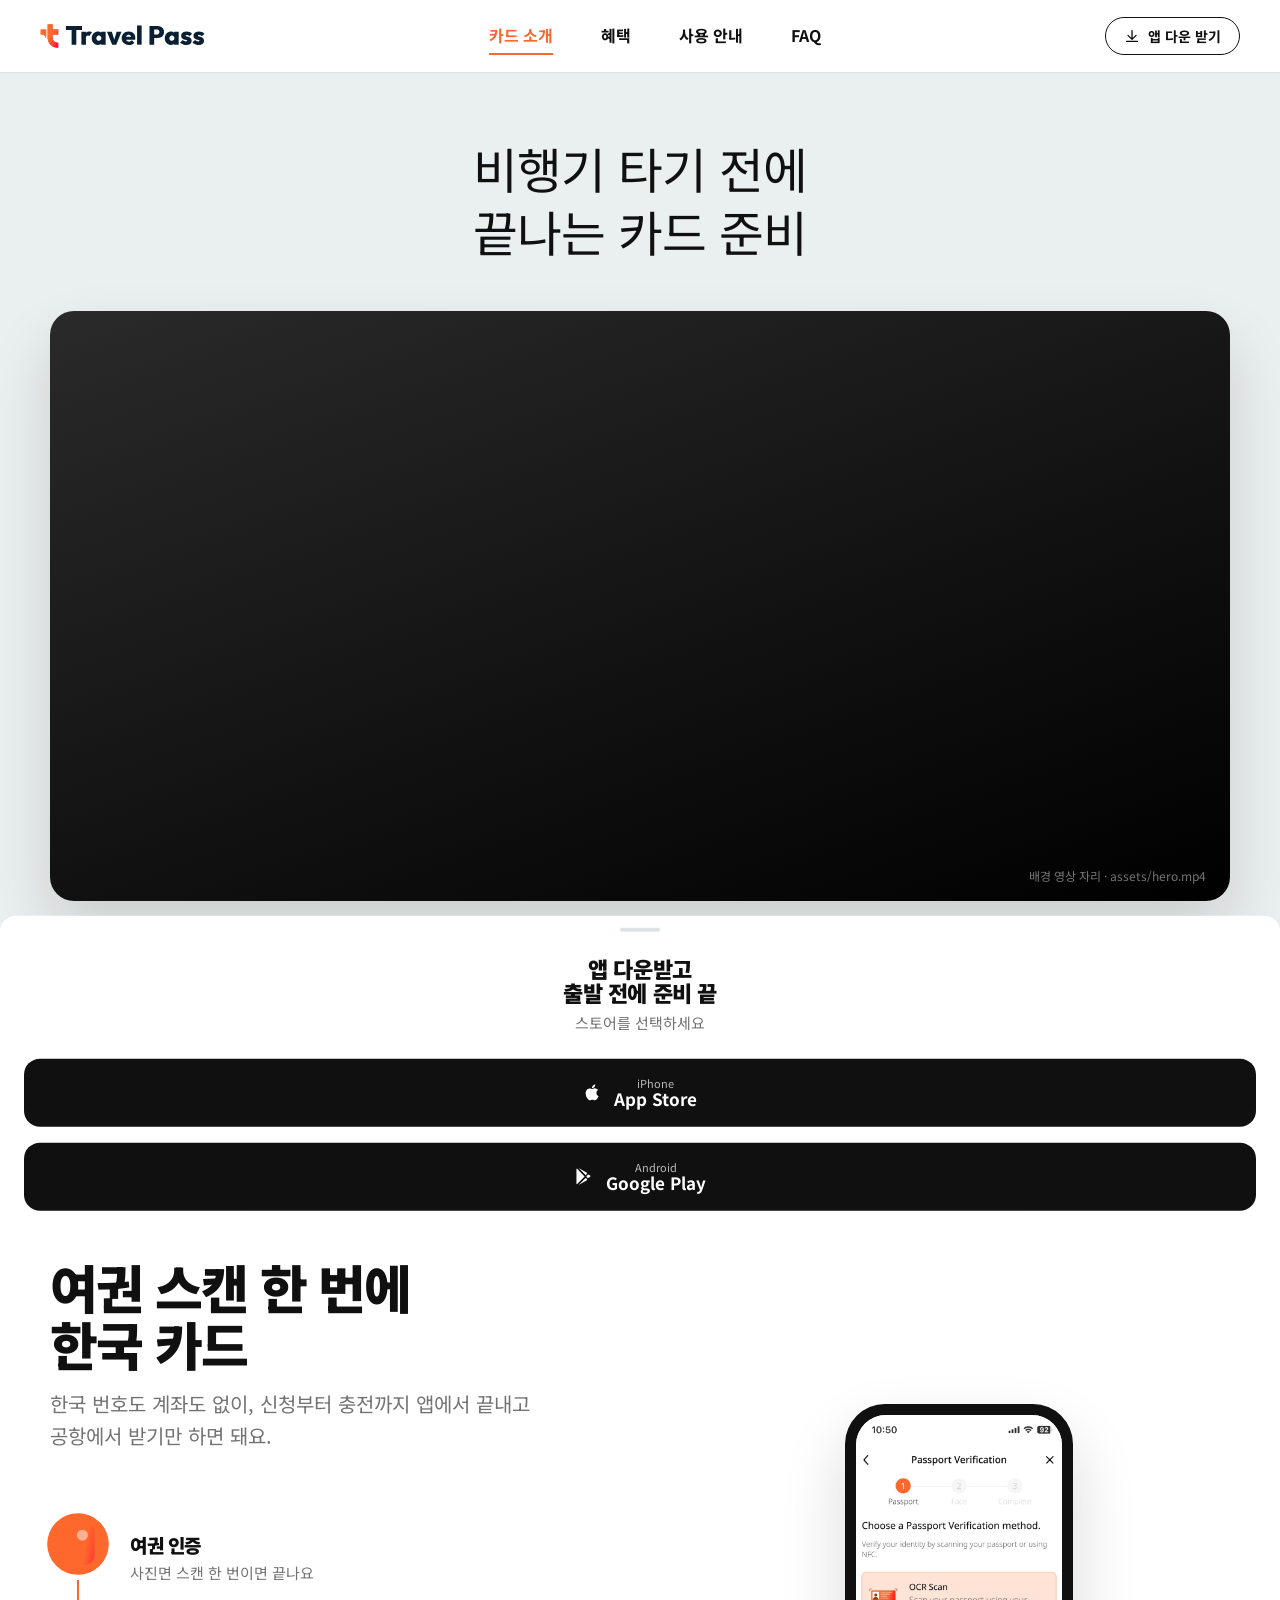
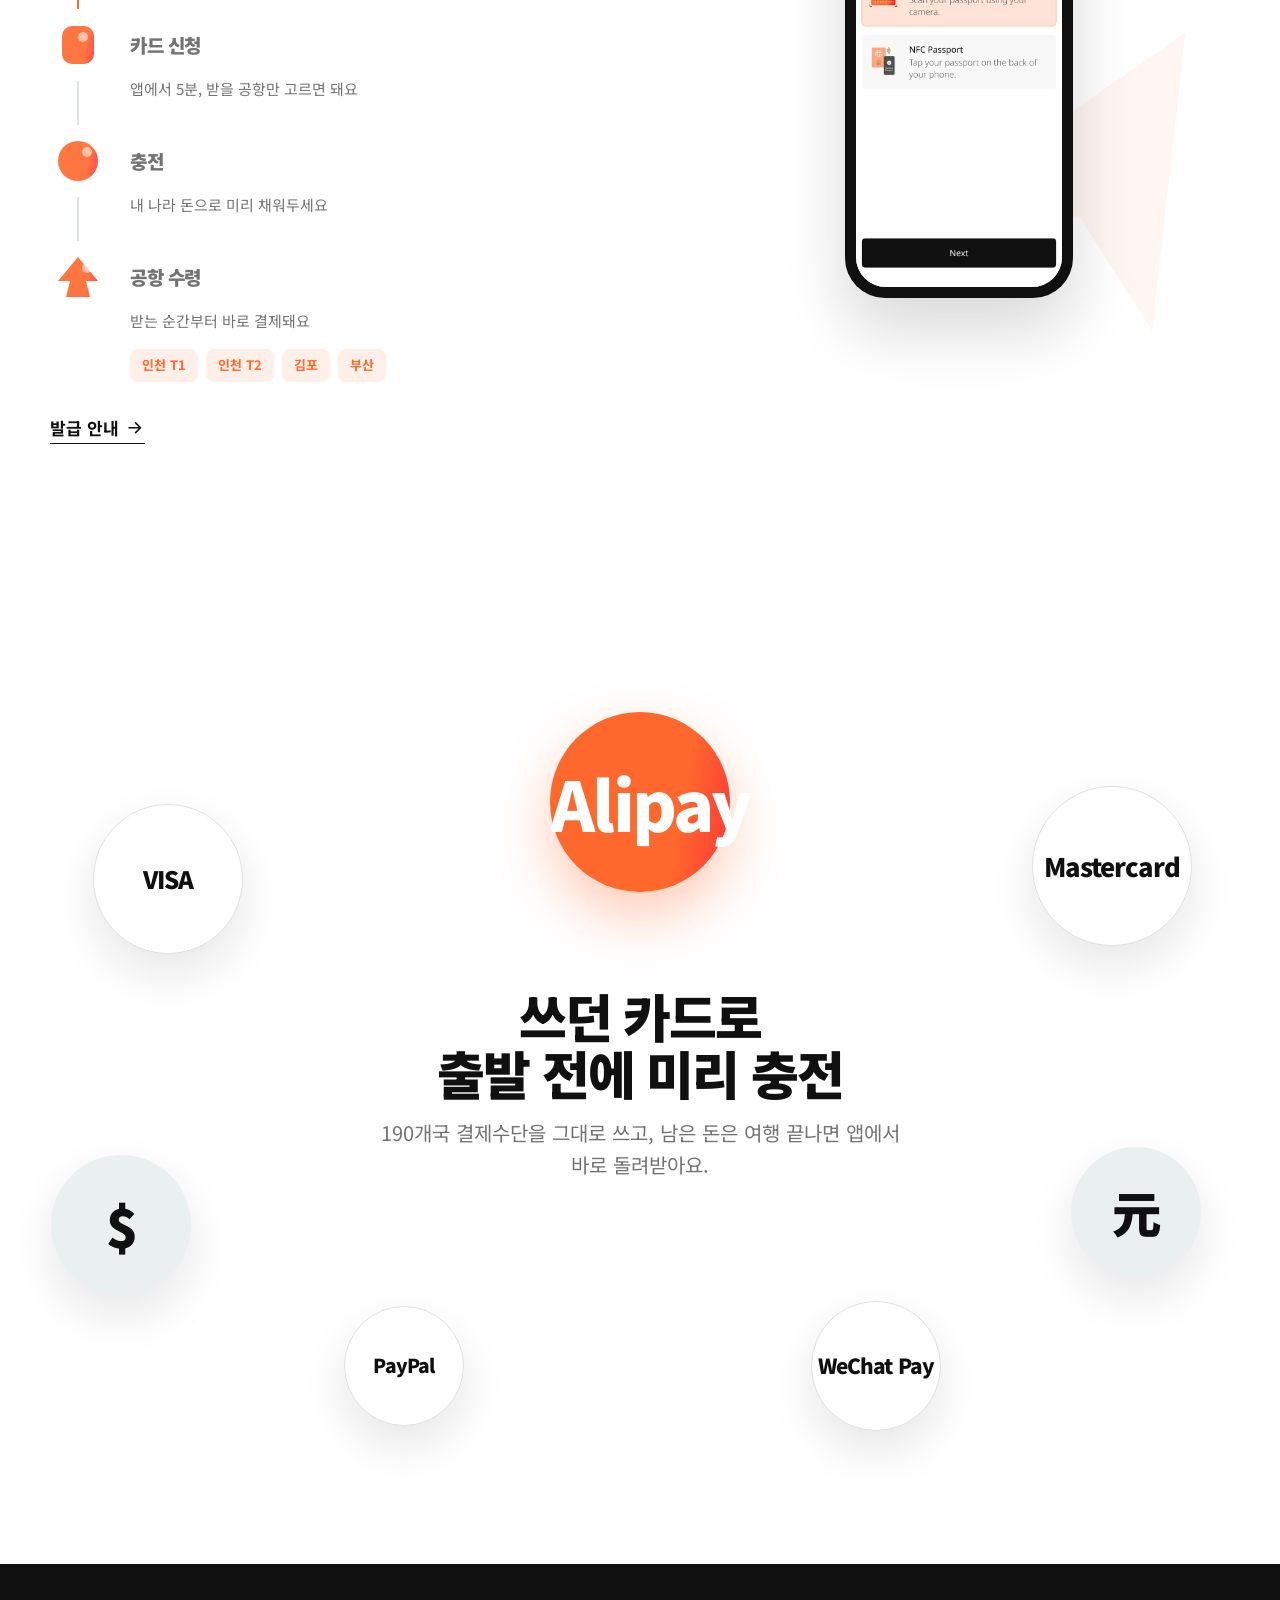
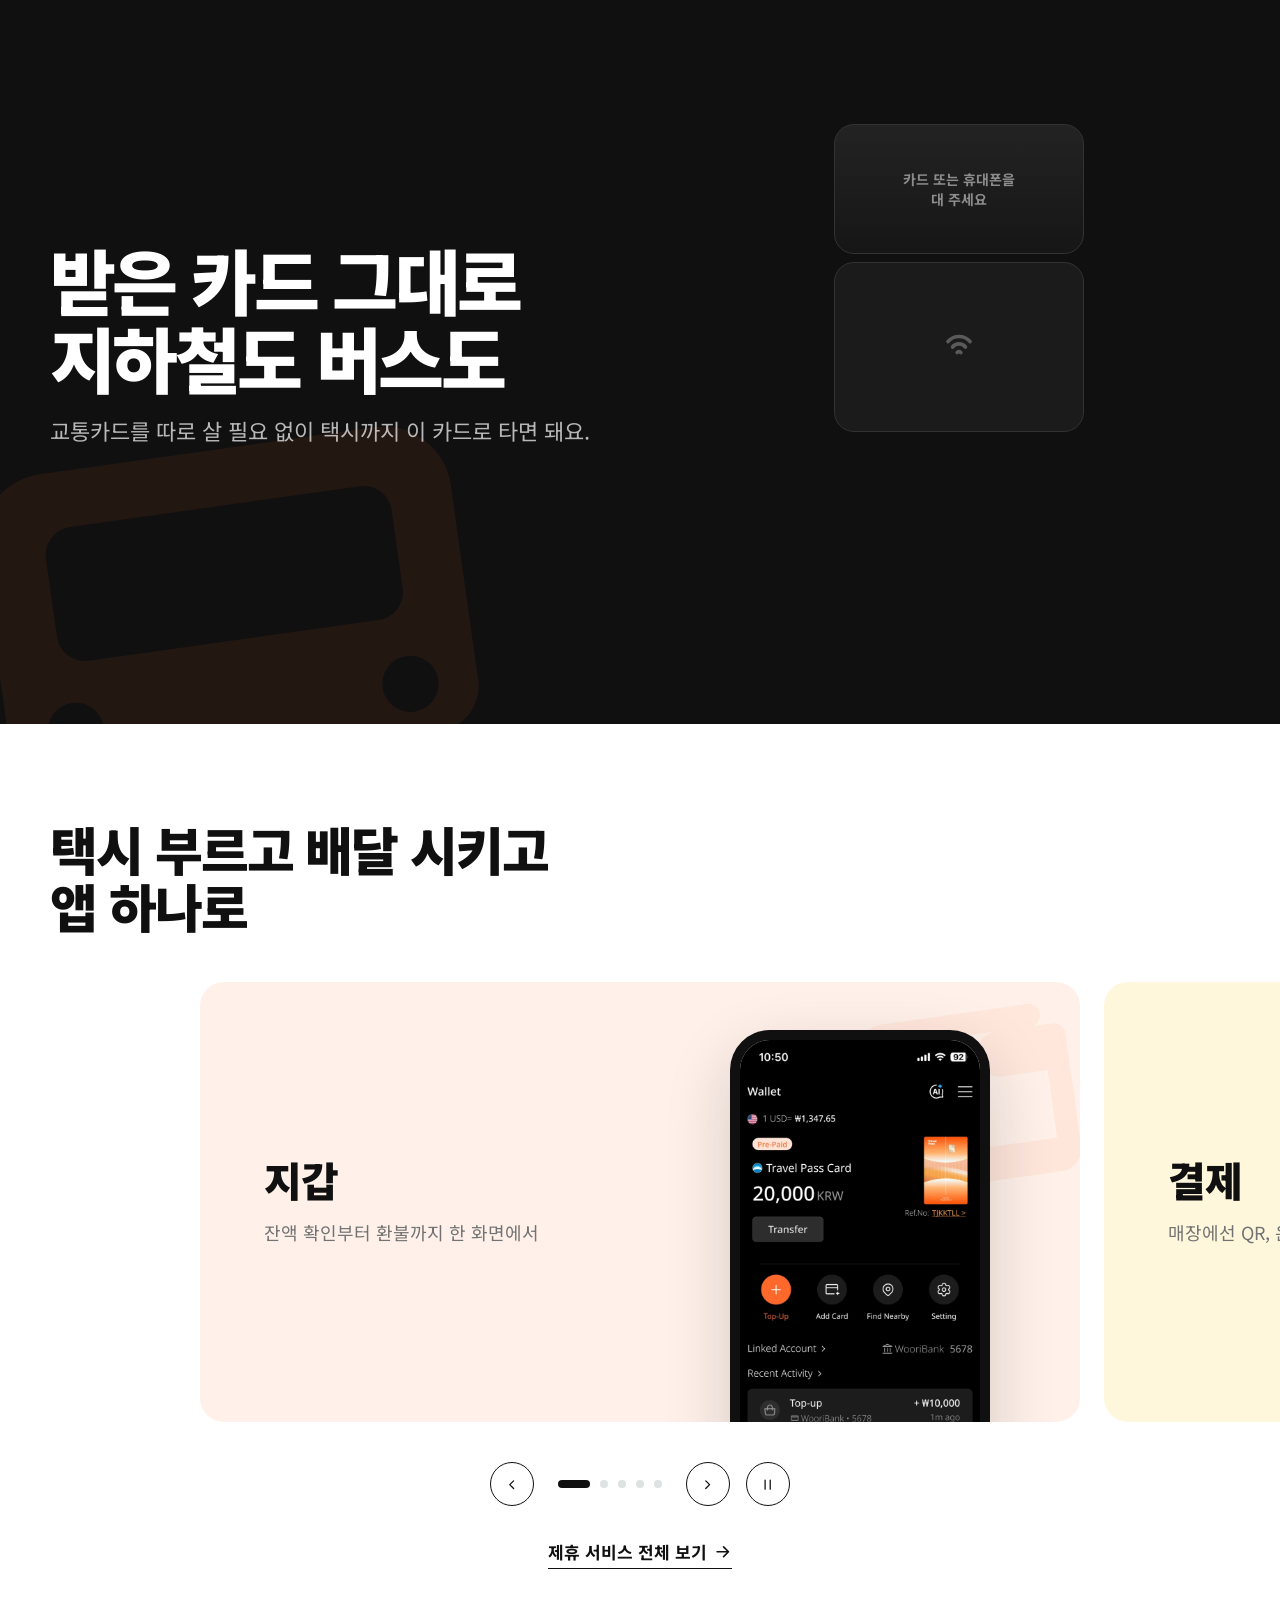
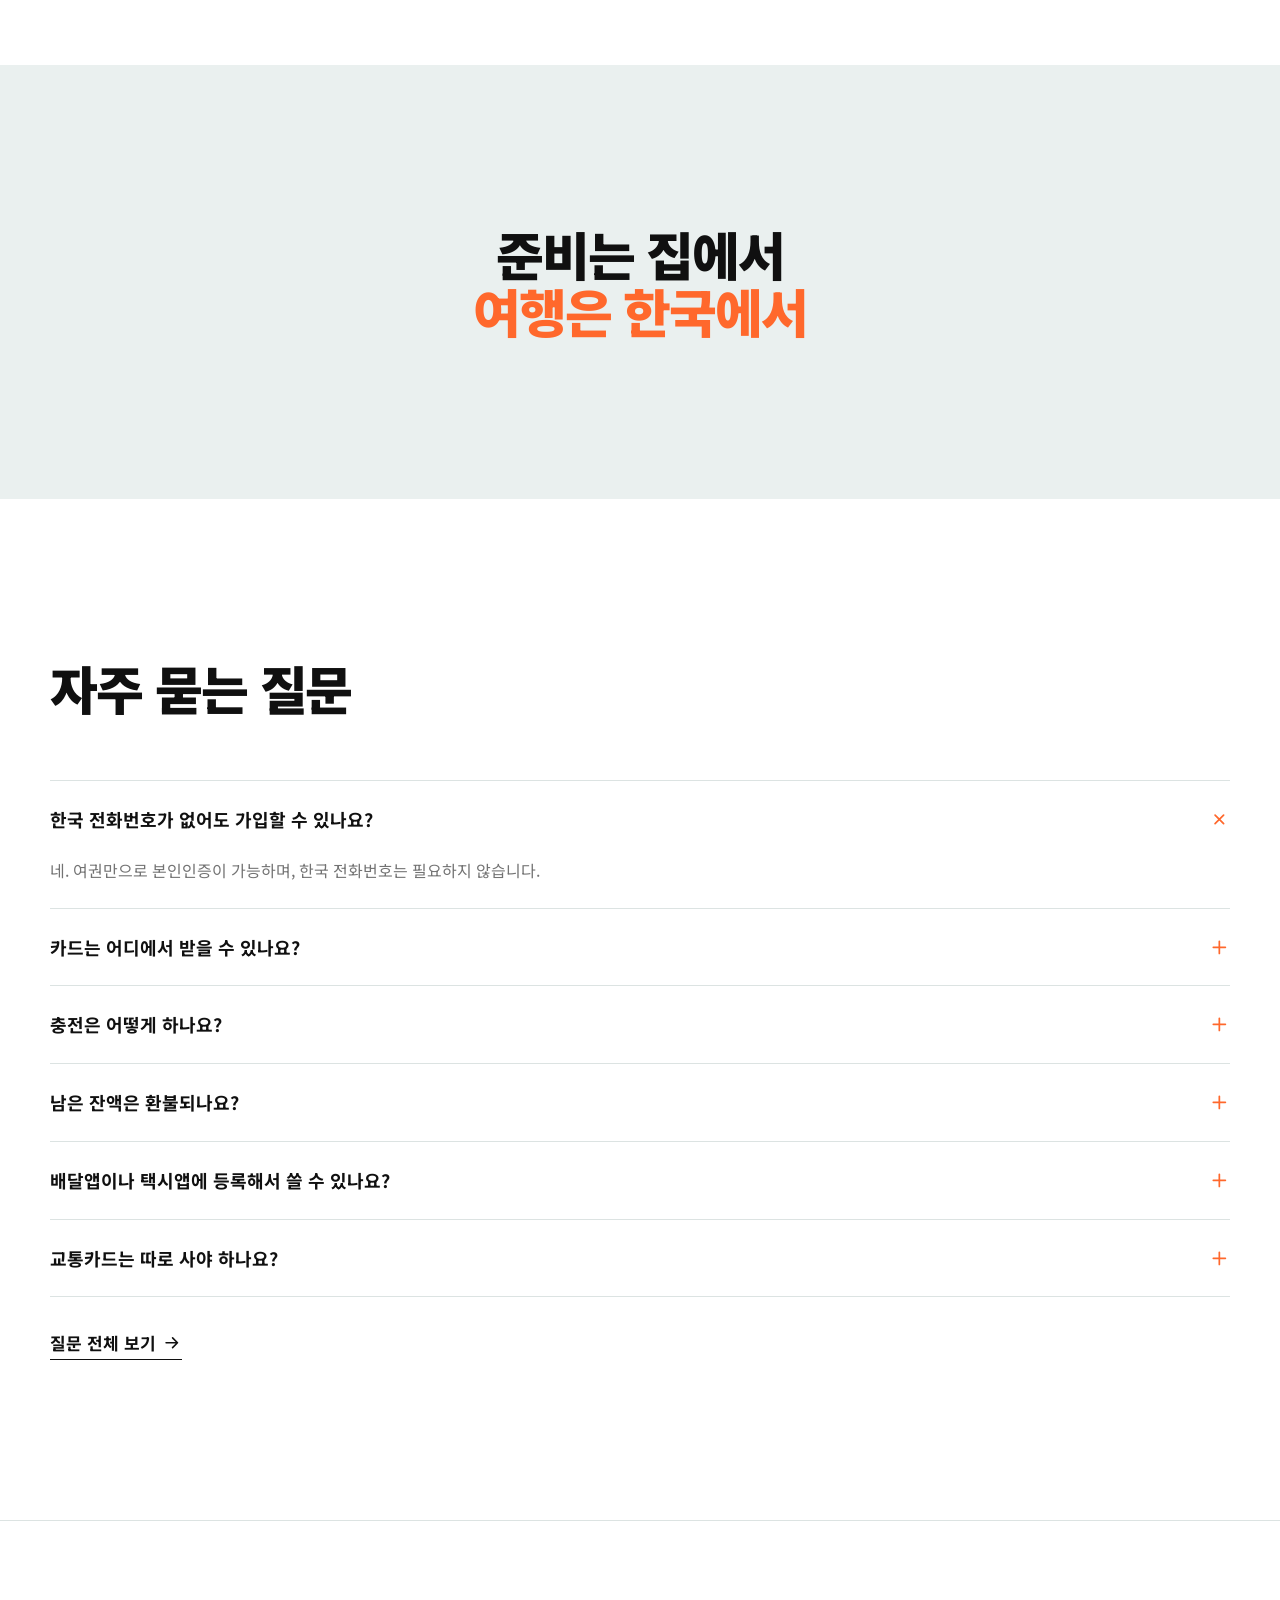
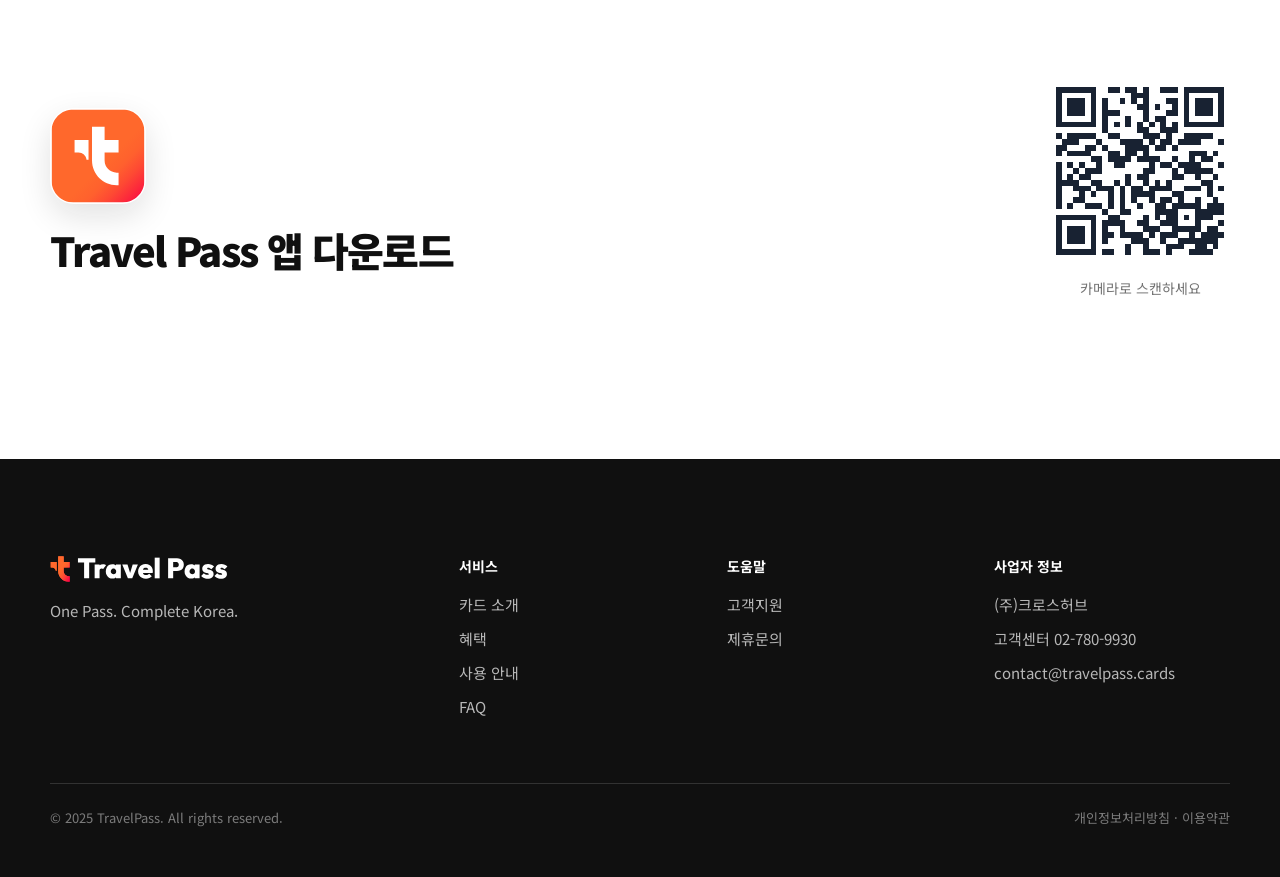
==== commit 919bdf6a: "다운로드 QR 경로 수정 + 미사용 PNG 스크린샷 제거" ====
--- a/card-intro.html
+++ b/card-intro.html
@@ -48,6 +48,6 @@
   </div>
 </footer>
 </div>
-<script src="assets/site.js?v=12"></script>
+<script src="assets/site.js?v=13"></script>
 </body>
 </html>
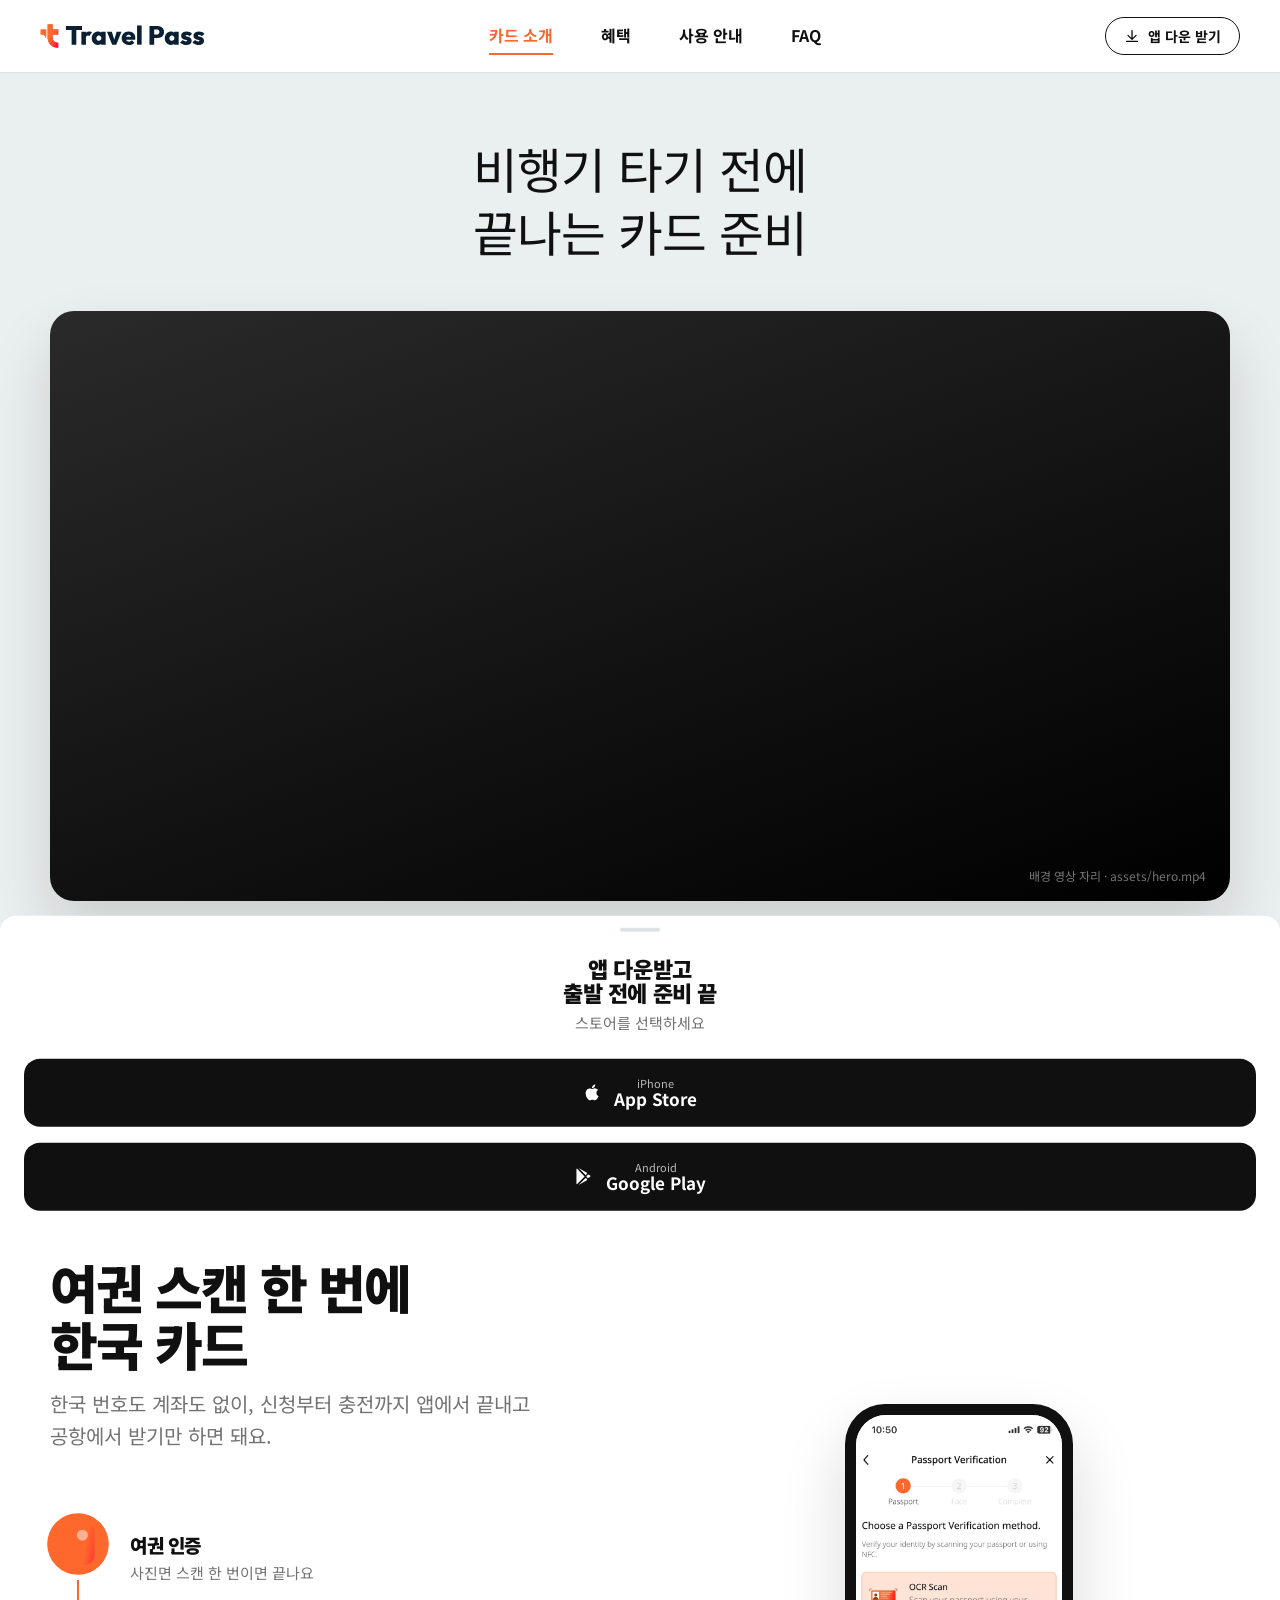
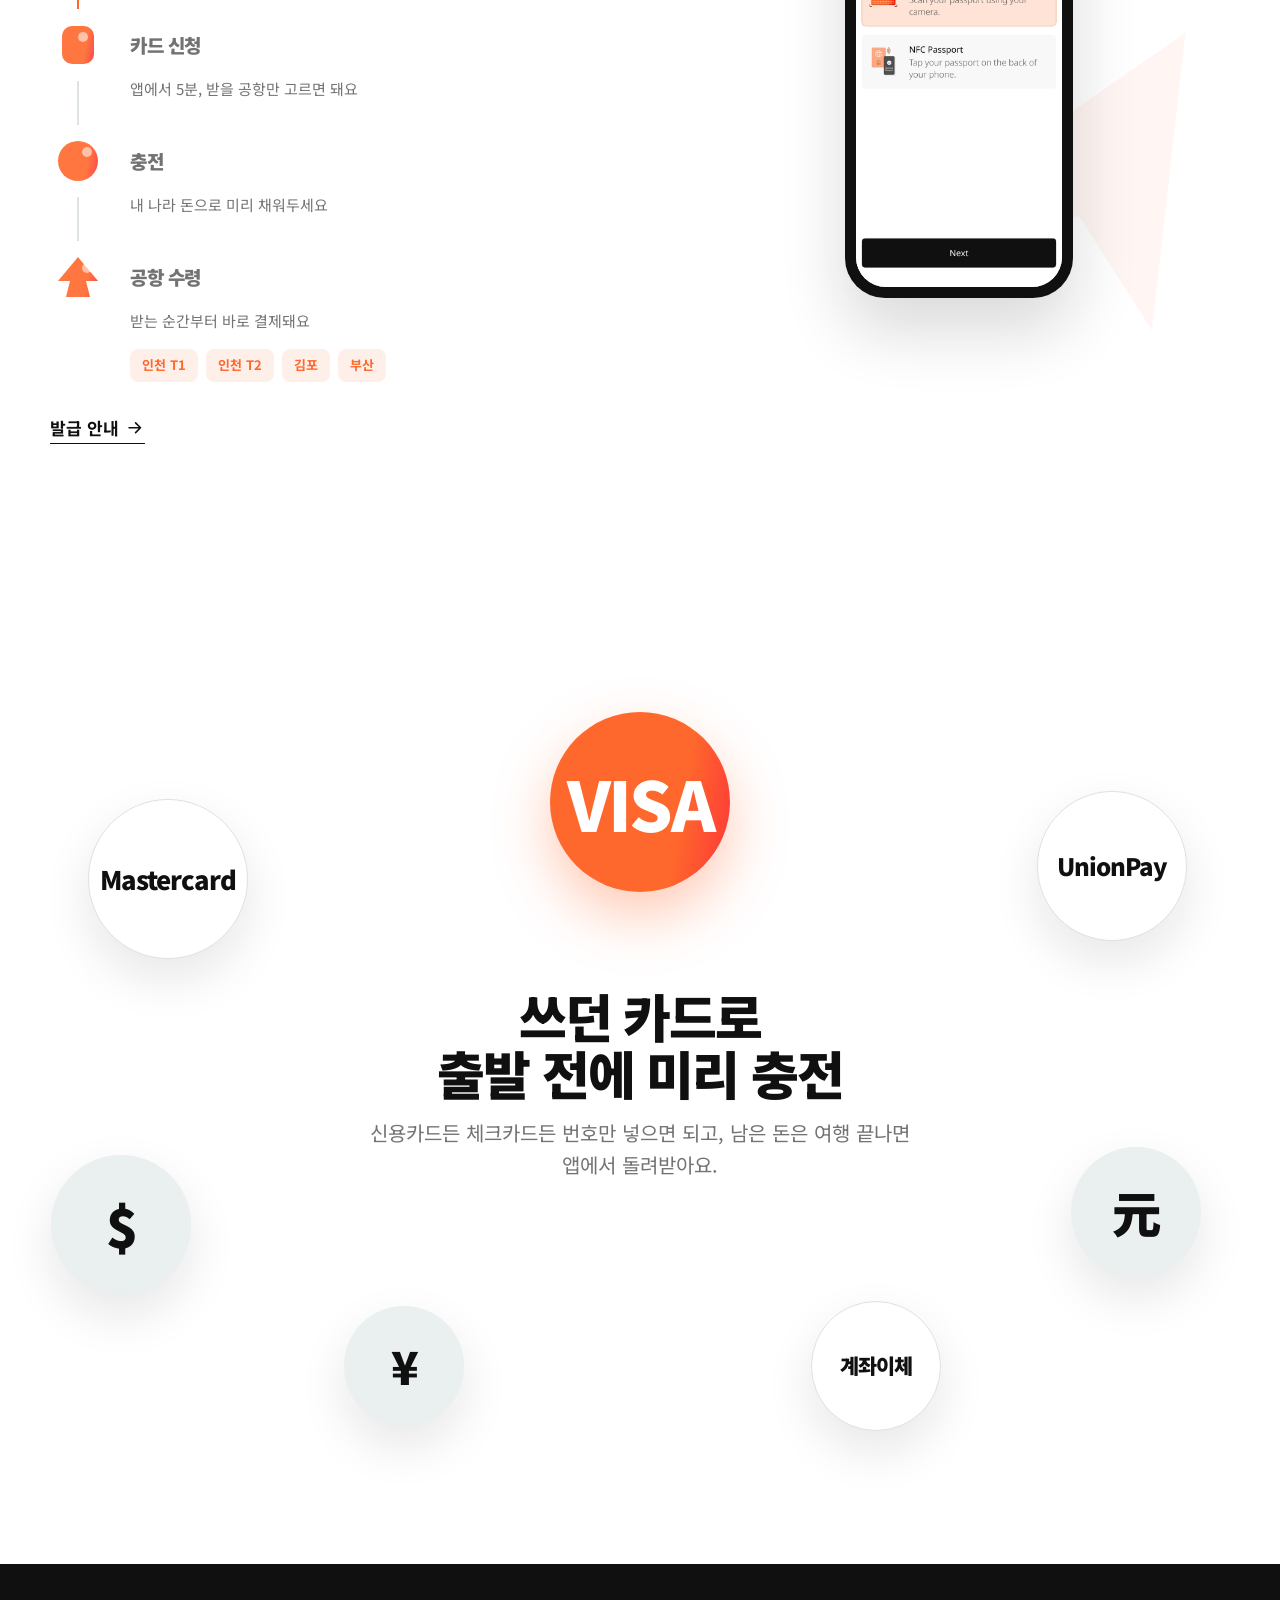
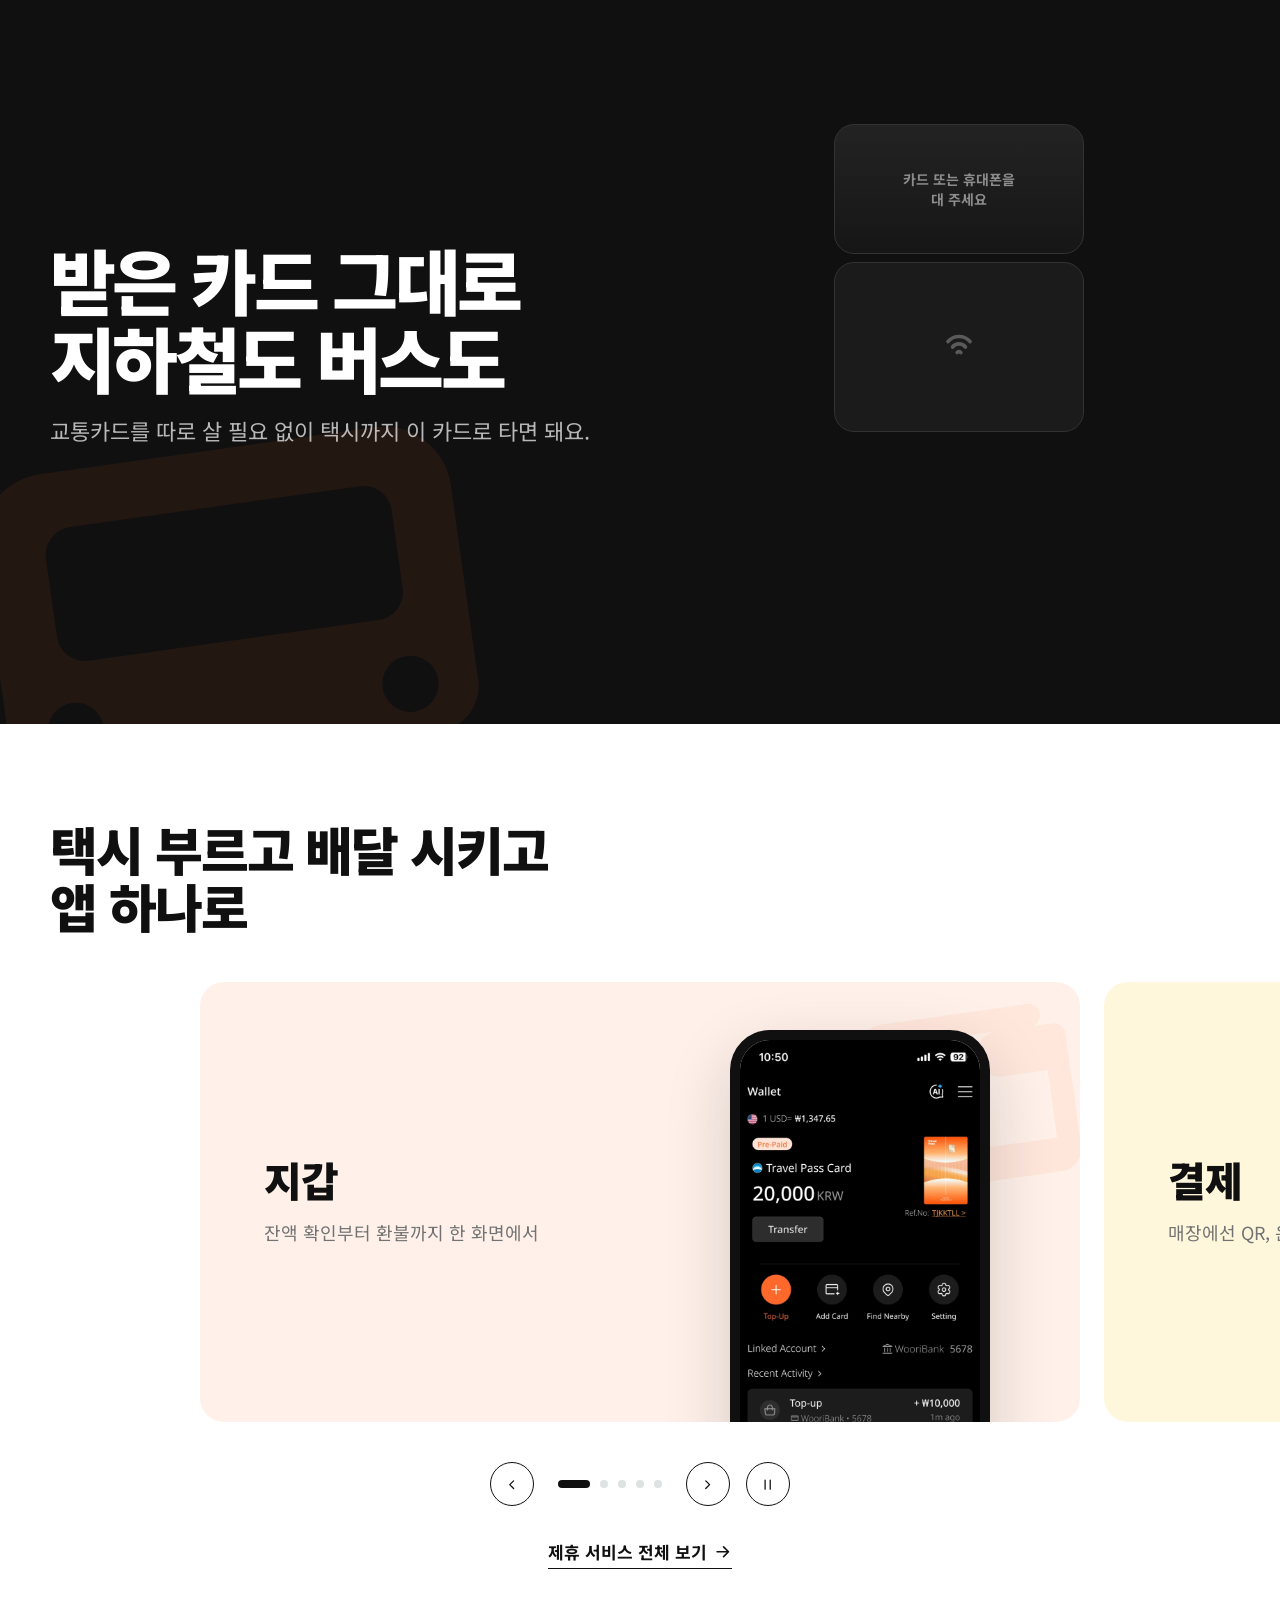
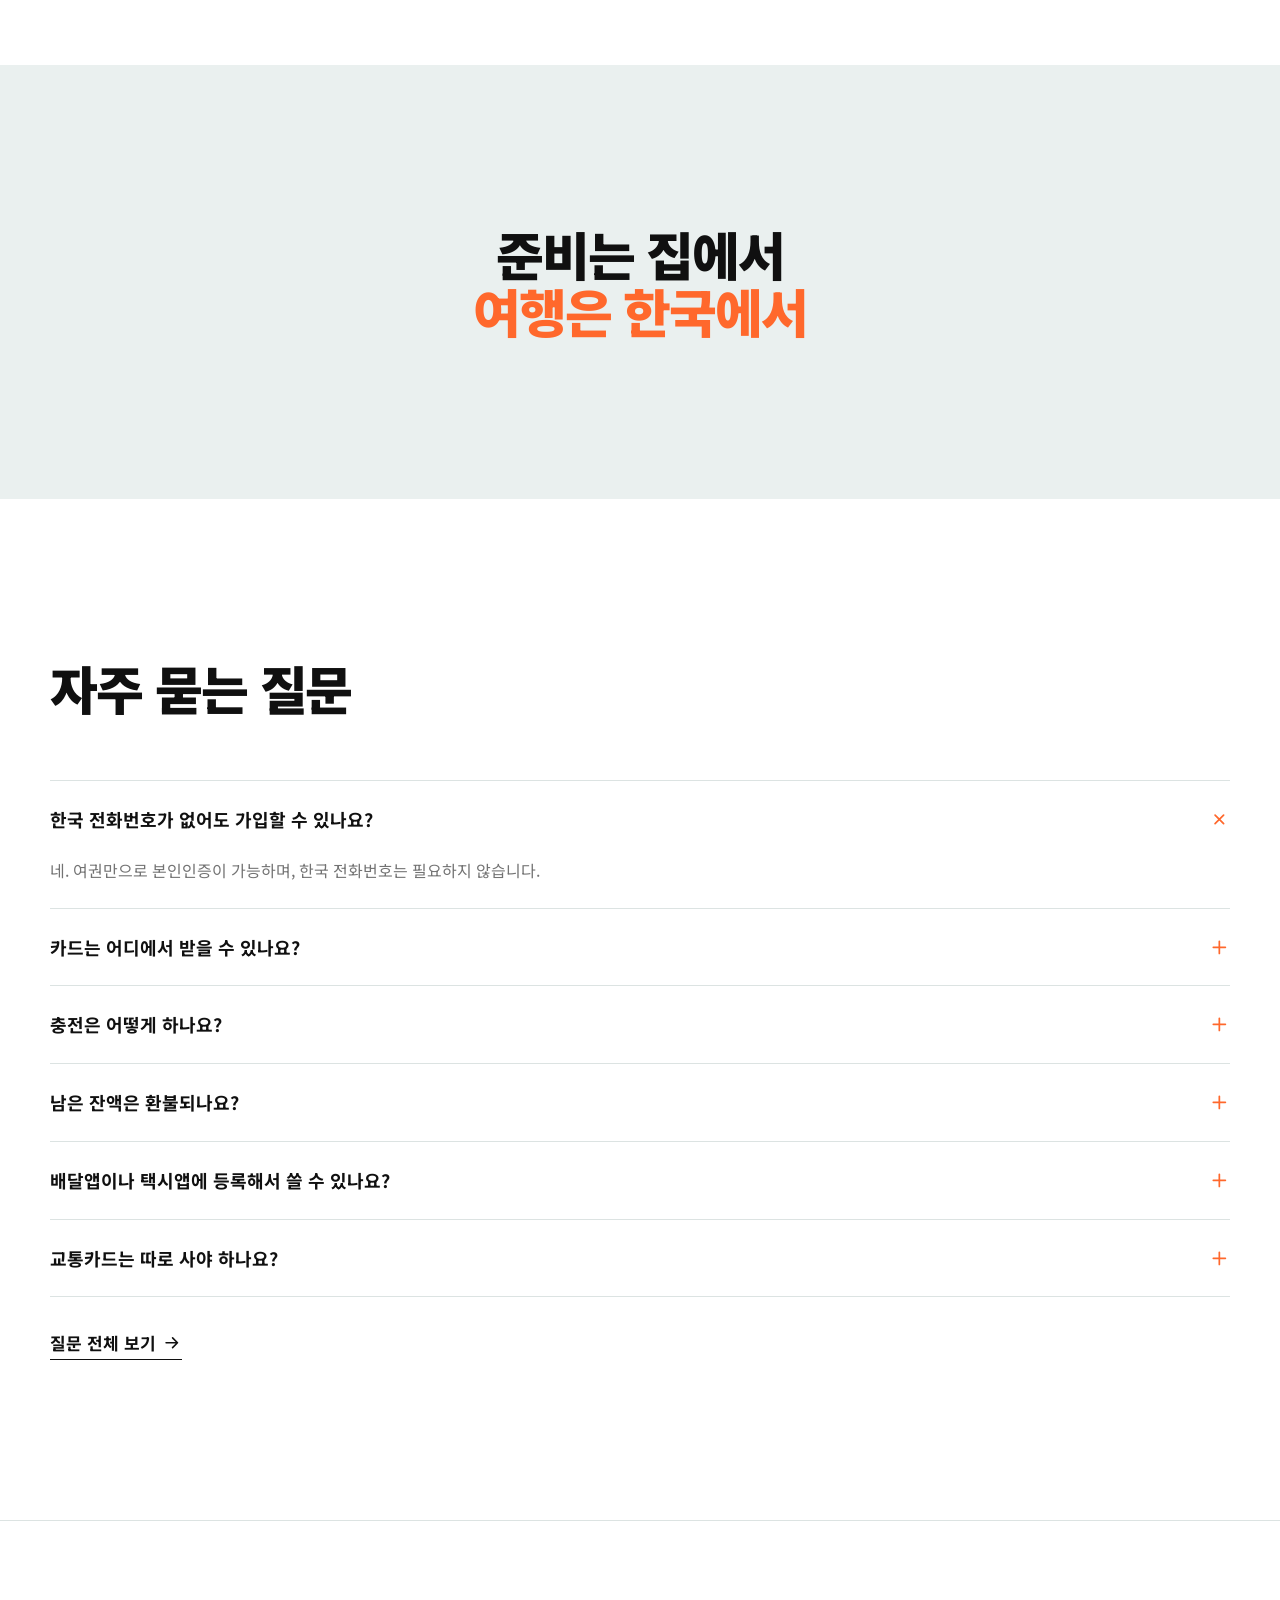
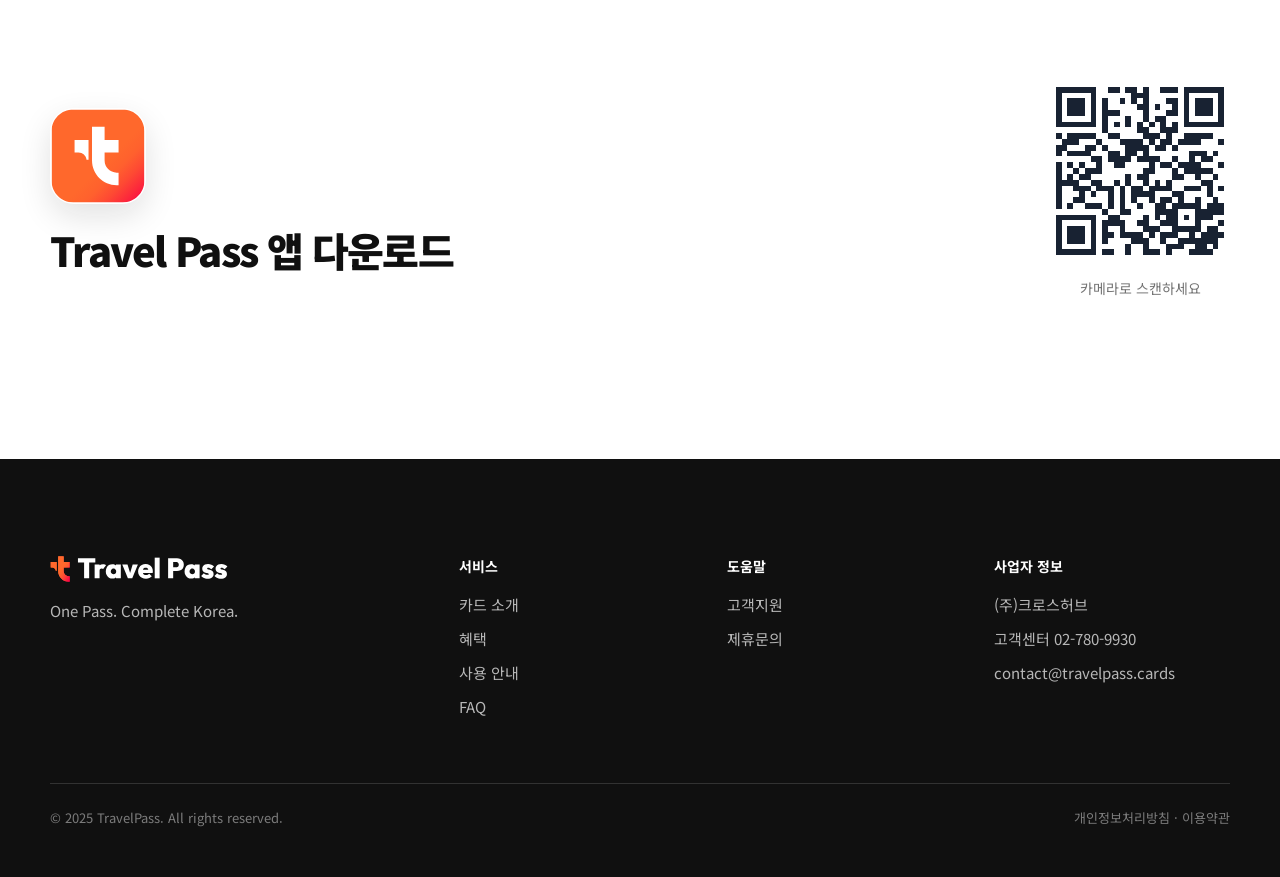
==== commit fe67072a: "제휴사 4묶음 10곳 + 충전 결제수단 확정분 반영" ====
--- a/card-intro.html
+++ b/card-intro.html
@@ -7,7 +7,7 @@
 <link rel="icon" href="assets/app-icon-color.svg">
 <link rel="preconnect" href="https://fonts.googleapis.com">
 <link href="https://fonts.googleapis.com/css2?family=Noto+Sans+KR:wght@400;700;900&display=swap" rel="stylesheet">
-<link rel="stylesheet" href="assets/site.css?v=38">
+<link rel="stylesheet" href="assets/site.css?v=39">
 <style>body{margin:0} .tp .logo img{height:26px;width:auto} .tp footer .logo img{height:28px} .tp footer ul li{color:rgba(255,255,255,.7)}</style>
 </head>
 <body>
@@ -23,7 +23,7 @@
   </div>
 </header>
 
-<section class="hero hero-card" data-first="1"><div class="wrap"><h1 class="hero-h">비행기 타기 전에<br>끝나는 카드 준비</h1><div class="hero-media"><video class="hero-video" autoPlay="" muted="" loop playsInline="" aria-hidden="true"><source src="assets/hero.mp4" type="video/mp4"/></video><span class="asset-note">배경 영상 자리 · assets/hero.mp4</span></div><div class="cta"><button class="btn btn-primary" data-dl="1"><svg class="i" viewBox="0 0 24 24"><path d="M12 4v12M6 11l6 6 6-6M4 20h16"></path></svg> <!-- -->앱 다운로드</button></div></div></section><section class="bg-white pb" id="issue"><div class="wrap reveal"><div class="stepper" data-stepper="1" data-interval="3500"><div class="st-left"><h2>여권 스캔 한 번에<br>한국 카드</h2><p class="lead">한국 번호도 계좌도 없이, 신청부터 충전까지 앱에서 끝내고 공항에서 받기만 하면 돼요.</p><ol class="st-track"><li class="st on"><button class="st-n st-ic" aria-label="1단계 여권 인증"><span class="ic-slot" data-icon="passport"></span></button><span class="st-bar"><i></i></span><h3>여권 인증</h3><p>사진면 스캔 한 번이면 끝나요</p></li><li class="st"><button class="st-n st-ic" aria-label="2단계 카드 신청"><span class="ic-slot" data-icon="apply"></span></button><span class="st-bar"><i></i></span><h3>카드 신청</h3><p>앱에서 5분, 받을 공항만 고르면 돼요</p></li><li class="st"><button class="st-n st-ic" aria-label="3단계 충전"><span class="ic-slot" data-icon="topup"></span></button><span class="st-bar"><i></i></span><h3>충전</h3><p>내 나라 돈으로 미리 채워두세요</p></li><li class="st"><button class="st-n st-ic" aria-label="4단계 공항 수령"><span class="ic-slot" data-icon="airport"></span></button><h3>공항 수령</h3><p>받는 순간부터 바로 결제돼요</p><div class="pins"><span class="chip">인천 T1</span><span class="chip">인천 T2</span><span class="chip">김포</span><span class="chip">부산</span></div></li></ol><p style="margin-top:32px"><a class="link" href="#">발급 안내<!-- --> <svg class="i" viewBox="0 0 24 24"><path d="M5 12h14M13 6l6 6-6 6"></path></svg></a></p></div><div class="st-panel"><svg class="bg-mark" viewBox="0 0 24 24" aria-hidden="true"><path d="M2 12l19-8-6 18-3-8-10-2z"></path></svg><div class="st-shot on"><div class="device"><div class="screen"><img src="assets/app/step-1.webp" alt="" aria-label="여권 인증 화면"/><div class="ph"><b>여권 인증</b><span>앱 스크린샷 자리</span><code>assets/app/step-1.webp</code></div></div></div></div><div class="st-shot"><div class="device"><div class="screen"><img src="assets/app/step3-1-apply-1.webp" alt="" aria-label="카드 신청 화면"/><div class="ph"><b>카드 신청</b><span>앱 스크린샷 자리</span><code>assets/app/step3-1-apply-1.webp</code></div></div></div></div><div class="st-shot"><div class="device"><div class="screen"><img src="assets/app/step-2.webp" alt="" aria-label="충전 화면"/><div class="ph"><b>충전</b><span>앱 스크린샷 자리</span><code>assets/app/step-2.webp</code></div></div></div></div><div class="st-shot st-pickup"><div class="device"><div class="screen"><img src="assets/app/step-3.webp" alt="" aria-label="공항 수령 화면"/><div class="ph"><b>공항 수령</b><span>앱 스크린샷 자리</span><code>assets/app/step-3.webp</code></div></div></div><div class="st-card"><img src="assets/card-front.png" alt="Travel Pass 실물 카드"/></div></div></div></div></div></section><section class="bg-white"><div class="wrap reveal"><div class="orbit"><div class="fl" style="--x:50%;--y:6%;--fd:0.0s"><div class="orb orb-ink" style="--size:180px" aria-label="Alipay"><span>Alipay</span></div></div><div class="fl" style="--x:10%;--y:18%;--fd:-1.1s"><div class="orb orb-white" style="--size:150px" aria-label="VISA"><span>VISA</span></div></div><div class="fl" style="--x:90%;--y:16%;--fd:-2.2s"><div class="orb orb-white" style="--size:160px" aria-label="Mastercard"><span>Mastercard</span></div></div><div class="fl" style="--x:6%;--y:72%;--fd:-3.3s"><div class="orb orb-light" style="--size:140px" aria-label="US Dollar"><span>$</span></div></div><div class="fl" style="--x:92%;--y:70%;--fd:-4.4s"><div class="orb orb-light" style="--size:130px" aria-label="Chinese Yuan"><span>元</span></div></div><div class="fl" style="--x:30%;--y:94%;--fd:-5.5s"><div class="orb orb-white" style="--size:120px" aria-label="PayPal"><span>PayPal</span></div></div><div class="fl" style="--x:70%;--y:94%;--fd:-2.8s"><div class="orb orb-white" style="--size:130px" aria-label="WeChat Pay"><span>WeChat Pay</span></div></div><div class="orbit-txt"><h2>쓰던 카드로<br>출발 전에 미리 충전</h2><p class="lead">190개국 결제수단을 그대로 쓰고, 남은 돈은 여행 끝나면 앱에서 바로 돌려받아요.</p></div></div></div></section><div class="band bg-ink statement"><svg class="bg-mark-train" viewBox="0 0 200 140" aria-hidden="true"><path d="M40 10h120a24 24 0 0 1 24 24v70a16 16 0 0 1-16 16H32a16 16 0 0 1-16-16V34a24 24 0 0 1 24-24zM48 30a10 10 0 0 0-10 10v28a10 10 0 0 0 10 10h104a10 10 0 0 0 10-10V40a10 10 0 0 0-10-10zM40 92a10 10 0 1 0 0 20 10 10 0 0 0 0-20zm120 0a10 10 0 1 0 0 20 10 10 0 0 0 0-20zM56 122h20l-10 14zm68 0h20l-10 14z"></path></svg><div class="wrap split reveal"><div><h2>받은 카드 그대로<br>지하철도 버스도</h2><p class="lead">교통카드를 따로 살 필요 없이 택시까지 이 카드로 타면 돼요.</p></div><div class="tap" data-tap="1" aria-label="카드를 단말기에 대면 승인되는 장면"><div class="terminal"><div class="t-screen"><span class="t-idle">카드 또는 휴대폰을<br>대 주세요</span><span class="t-ok"><svg viewBox="0 0 48 48" aria-hidden="true"><circle cx="24" cy="24" r="21"></circle><path class="tick" d="M14 25l7 7 13-14"></path></svg>승인</span></div><div class="t-pad"><i class="ring"></i><i class="ring"></i><i class="ring"></i><svg class="nfc" viewBox="0 0 24 24" aria-hidden="true"><path d="M6 9a8 8 0 0 1 12 0M8.5 12a4.5 4.5 0 0 1 7 0M11 15a1.5 1.5 0 0 1 2 0"></path></svg></div></div><div class="t-card"><img src="assets/card-front.png" alt="TravelPass card"/></div></div></div></div><section class="bg-white app-deck"><div class="wrap reveal"><h2>택시 부르고 배달 시키고<br>앱 하나로</h2></div><div class="deck" data-deck="1" data-interval="5000"><div class="deck-track" tabindex="0" aria-label="앱 기능 카드. 좌우로 넘겨 보세요"><article class="dcard p-wallet"><div class="dtxt"><h3>지갑</h3><p>잔액 확인부터 환불까지 한 화면에서</p></div><div class="dshot"><svg class="dmark" viewBox="0 0 24 24"><path d="M3 7a2 2 0 0 1 2-2h13a1 1 0 0 1 0 2H5v10h14v-6h-4a2 2 0 0 1 0-4h5a1 1 0 0 1 1 1v10a2 2 0 0 1-2 2H5a2 2 0 0 1-2-2z"></path></svg><div class="device"><div class="screen"><img src="assets/app/wallet.webp" alt="" aria-label="지갑 화면"/><div class="ph"><b>지갑 화면</b><span>앱 스크린샷 자리</span><code>assets/app/wallet.webp</code></div></div></div></div></article><article class="dcard p-pay"><div class="dtxt"><h3>결제</h3><p>매장에선 QR, 온라인에선 카드번호로</p></div><div class="dshot"><svg class="dmark" viewBox="0 0 24 24"><path d="M3 3h8v8H3zm2 2v4h4V5zm8-2h8v8h-8zm2 2v4h4V5zM3 13h8v8H3zm2 2v4h4v-4zm8-2h3v3h-3zm5 0h3v3h-3zm-5 5h3v3h-3zm5 0h3v3h-3z"></path></svg><div class="device"><div class="screen"><img src="assets/app/pay.webp" alt="" aria-label="결제 화면"/><div class="ph"><b>결제 화면</b><span>앱 스크린샷 자리</span><code>assets/app/pay.webp</code></div></div></div></div></article><article class="dcard p-travel"><div class="dtxt"><h3>여행</h3><p>명소 찾고 호텔·공연 예약까지</p></div><div class="dshot"><svg class="dmark" viewBox="0 0 24 24"><path d="M12 2a7 7 0 0 0-7 7c0 5.25 7 13 7 13s7-7.75 7-13a7 7 0 0 0-7-7zm0 9.5A2.5 2.5 0 1 1 12 6.5a2.5 2.5 0 0 1 0 5z"></path></svg><div class="device"><div class="screen"><img src="assets/app/travel.webp" alt="" aria-label="여행 화면"/><div class="ph"><b>여행 화면</b><span>앱 스크린샷 자리</span><code>assets/app/travel.webp</code></div></div></div></div></article><article class="dcard p-living"><div class="dtxt"><h3>생활</h3><p>배달, 쇼핑, 외국인 커뮤니티까지</p></div><div class="dshot"><svg class="dmark" viewBox="0 0 24 24"><path d="M3 4h2l2.6 11.4A2 2 0 0 0 9.6 17H18a2 2 0 0 0 2-1.6L21.5 8H7.2L6.5 5H3zm5 16a1.5 1.5 0 1 0 0-3 1.5 1.5 0 0 0 0 3zm9 0a1.5 1.5 0 1 0 0-3 1.5 1.5 0 0 0 0 3z"></path></svg><div class="device"><div class="screen"><img src="assets/app/living.webp" alt="" aria-label="생활 화면"/><div class="ph"><b>생활 화면</b><span>앱 스크린샷 자리</span><code>assets/app/living.webp</code></div></div></div></div></article><article class="dcard p-transit"><div class="dtxt"><h3>교통</h3><p>교통 잔액 확인하고 그 자리에서 충전</p></div><div class="dshot"><svg class="dmark" viewBox="0 0 24 24"><path d="M6 3h12a3 3 0 0 1 3 3v9a3 3 0 0 1-3 3l1.5 2.5h-2L16 18H8l-1.5 2.5h-2L6 18a3 3 0 0 1-3-3V6a3 3 0 0 1 3-3zm-1 5v4h14V8zm2 6a1.5 1.5 0 1 0 0 3 1.5 1.5 0 0 0 0-3zm10 0a1.5 1.5 0 1 0 0 3 1.5 1.5 0 0 0 0-3z"></path></svg><div class="device"><div class="screen"><img src="assets/app/transit.webp" alt="" aria-label="교통 화면"/><div class="ph"><b>교통 화면</b><span>앱 스크린샷 자리</span><code>assets/app/transit.webp</code></div></div></div></div></article></div><div class="deck-ctl"><button class="dbtn" data-prev="1" aria-label="이전"><svg class="i" viewBox="0 0 24 24"><path d="M15 6l-6 6 6 6"></path></svg></button><div class="dots" role="tablist"></div><button class="dbtn" data-next="1" aria-label="다음"><svg class="i" viewBox="0 0 24 24"><path d="M9 6l6 6-6 6"></path></svg></button><button class="dbtn dplay" data-play="1" aria-label="자동 재생 멈춤"><svg class="i ic-pause" viewBox="0 0 24 24"><path d="M8 5v14M16 5v14"></path></svg><svg class="i ic-play" viewBox="0 0 24 24"><path d="M7 5l12 7-12 7z"></path></svg></button></div></div><div class="wrap reveal" style="text-align:center;margin-top:32px"><a class="link" href="benefits.html">제휴 서비스 전체 보기<!-- --> <svg class="i" viewBox="0 0 24 24"><path d="M5 12h14M13 6l6 6-6 6"></path></svg></a></div></section><section class="bg-cream emph"><div class="wrap reveal"><h2>준비는 집에서<br><span class="o">여행은 한국에서</span></h2></div></section><section class="bg-white" id="faq"><div class="wrap reveal"><h2>자주 묻는 질문</h2><div class="faq-list"><details open><summary>한국 전화번호가 없어도 가입할 수 있나요?<svg class="i" viewBox="0 0 24 24"><path d="M12 5v14M5 12h14"></path></svg></summary><p>네. 여권만으로 본인인증이 가능하며, 한국 전화번호는 필요하지 않습니다.</p></details><details><summary>카드는 어디에서 받을 수 있나요?<svg class="i" viewBox="0 0 24 24"><path d="M12 5v14M5 12h14"></path></svg></summary><p>인천공항 T1 · T2, 김포공항, 부산(김해)공항 환전소에서 수령할 수 있습니다. 앱에서 발급 신청 후 도착 시 바로 받아가세요.</p></details><details><summary>충전은 어떻게 하나요?<svg class="i" viewBox="0 0 24 24"><path d="M12 5v14M5 12h14"></path></svg></summary><p>앱에서 190개국 통화로 온라인 충전하거나, 전국 편의점 56,000곳과 은행 ATM 28,000곳에서 현금으로 충전할 수 있습니다.</p></details><details><summary>남은 잔액은 환불되나요?<svg class="i" viewBox="0 0 24 24"><path d="M12 5v14M5 12h14"></path></svg></summary><p>여행이 끝나면 앱에서 바로 환불 신청할 수 있습니다. 원화 환불 수수료는 0원입니다.</p></details><details><summary>배달앱이나 택시앱에 등록해서 쓸 수 있나요?<svg class="i" viewBox="0 0 24 24"><path d="M12 5v14M5 12h14"></path></svg></summary><p>네. 배달의민족, 카카오T 등 주요 앱에 카드번호를 등록하면 한국 사람과 동일하게 결제할 수 있습니다.</p></details><details><summary>교통카드는 따로 사야 하나요?<svg class="i" viewBox="0 0 24 24"><path d="M12 5v14M5 12h14"></path></svg></summary><p>아니요. Travel Pass 카드에 교통카드 기능이 내장되어 있어 지하철 · 버스 · 택시를 바로 이용할 수 있습니다.</p></details></div><p style="margin-top:32px"><a class="link" href="faq.html">질문 전체 보기<!-- --> <svg class="i" viewBox="0 0 24 24"><path d="M5 12h14M13 6l6 6-6 6"></path></svg></a></p></div></section><div class="band bg-white dl" id="download"><div class="wrap reveal dl-row"><div class="dl-brand"><img src="assets/app-icon-color.svg" alt="" class="dl-icon" width="96" height="96"/><h2>Travel Pass 앱 다운로드</h2></div><div class="dl-qrs only-d"><div class="dl-qr"><div class="qr" data-qr="1"></div><span class="small">카메라로 스캔하세요</span></div></div><div class="cta only-m"><div class="store-row"><a class="store" href="#" data-store="ios"><svg class="i" viewBox="0 0 24 24" style="fill:currentColor;stroke:none"><path d="M16.4 12.6c0-2.4 2-3.6 2.1-3.7-1.1-1.7-2.9-1.9-3.5-1.9-1.5-.2-2.9.9-3.7.9-.8 0-1.9-.9-3.2-.8-1.6 0-3.1 1-4 2.4-1.7 3-.4 7.3 1.2 9.7.8 1.2 1.8 2.5 3.1 2.4 1.2 0 1.7-.8 3.2-.8s1.9.8 3.2.8c1.3 0 2.2-1.2 3-2.4.9-1.4 1.3-2.7 1.3-2.8 0 0-2.6-1-2.7-3.8zM14 5.4c.7-.8 1.1-2 1-3.1-1 0-2.2.7-2.9 1.5-.6.7-1.2 1.9-1 3 1.1.1 2.2-.6 2.9-1.4z"></path></svg><span><small>iPhone</small>App Store</span></a><a class="store" href="#" data-store="android"><svg class="i" viewBox="0 0 24 24" style="fill:currentColor;stroke:none"><path d="M3.6 2.3 13 12l-9.4 9.7c-.4-.2-.6-.7-.6-1.2V3.5c0-.5.2-1 .6-1.2zm11 8.2L5.6 1.6l10.7 6.2-1.7 2.7zm0 3 1.7 2.7L5.6 22.4l9-8.9zm4.9-2.9c.8.5.8 1.7 0 2.2l-2.4 1.4-2-2.3 2-2.3 2.4 1z"></path></svg><span><small>Android</small>Google Play</span></a></div></div></div></div><div class="mbar"><button class="btn btn-primary" data-dl="1"><svg class="i" viewBox="0 0 24 24"><path d="M12 4v12M6 11l6 6 6-6M4 20h16"></path></svg> <!-- -->앱 다운로드</button></div><div class="ov" data-close="1"></div><div class="modal" role="dialog" aria-modal="true" aria-label="앱 다운로드"><button class="x" data-close="1" aria-label="닫기"><svg class="i" viewBox="0 0 24 24"><path d="M6 6l12 12M18 6L6 18"></path></svg></button><div class="qr" data-qr="1"></div><h3>앱 다운받고<br>출발 전에 준비 끝</h3><p>카메라로 스캔하세요</p></div><div class="sheet" role="dialog" aria-modal="true" aria-label="앱 다운로드"><div class="grip"></div><h3>앱 다운받고<br>출발 전에 준비 끝</h3><p>스토어를 선택하세요</p><div class="store-row"><a class="store" href="#" data-store="ios"><svg class="i" viewBox="0 0 24 24" style="fill:currentColor;stroke:none"><path d="M16.4 12.6c0-2.4 2-3.6 2.1-3.7-1.1-1.7-2.9-1.9-3.5-1.9-1.5-.2-2.9.9-3.7.9-.8 0-1.9-.9-3.2-.8-1.6 0-3.1 1-4 2.4-1.7 3-.4 7.3 1.2 9.7.8 1.2 1.8 2.5 3.1 2.4 1.2 0 1.7-.8 3.2-.8s1.9.8 3.2.8c1.3 0 2.2-1.2 3-2.4.9-1.4 1.3-2.7 1.3-2.8 0 0-2.6-1-2.7-3.8zM14 5.4c.7-.8 1.1-2 1-3.1-1 0-2.2.7-2.9 1.5-.6.7-1.2 1.9-1 3 1.1.1 2.2-.6 2.9-1.4z"></path></svg><span><small>iPhone</small>App Store</span></a><a class="store" href="#" data-store="android"><svg class="i" viewBox="0 0 24 24" style="fill:currentColor;stroke:none"><path d="M3.6 2.3 13 12l-9.4 9.7c-.4-.2-.6-.7-.6-1.2V3.5c0-.5.2-1 .6-1.2zm11 8.2L5.6 1.6l10.7 6.2-1.7 2.7zm0 3 1.7 2.7L5.6 22.4l9-8.9zm4.9-2.9c.8.5.8 1.7 0 2.2l-2.4 1.4-2-2.3 2-2.3 2.4 1z"></path></svg><span><small>Android</small>Google Play</span></a></div></div>
+<section class="hero hero-card" data-first="1"><div class="wrap"><h1 class="hero-h">비행기 타기 전에<br>끝나는 카드 준비</h1><div class="hero-media"><video class="hero-video" autoPlay="" muted="" loop playsInline="" aria-hidden="true"><source src="assets/hero.mp4" type="video/mp4"/></video><span class="asset-note">배경 영상 자리 · assets/hero.mp4</span></div><div class="cta"><button class="btn btn-primary" data-dl="1"><svg class="i" viewBox="0 0 24 24"><path d="M12 4v12M6 11l6 6 6-6M4 20h16"></path></svg> <!-- -->앱 다운로드</button></div></div></section><section class="bg-white pb" id="issue"><div class="wrap reveal"><div class="stepper" data-stepper="1" data-interval="3500"><div class="st-left"><h2>여권 스캔 한 번에<br>한국 카드</h2><p class="lead">한국 번호도 계좌도 없이, 신청부터 충전까지 앱에서 끝내고 공항에서 받기만 하면 돼요.</p><ol class="st-track"><li class="st on"><button class="st-n st-ic" aria-label="1단계 여권 인증"><span class="ic-slot" data-icon="passport"></span></button><span class="st-bar"><i></i></span><h3>여권 인증</h3><p>사진면 스캔 한 번이면 끝나요</p></li><li class="st"><button class="st-n st-ic" aria-label="2단계 카드 신청"><span class="ic-slot" data-icon="apply"></span></button><span class="st-bar"><i></i></span><h3>카드 신청</h3><p>앱에서 5분, 받을 공항만 고르면 돼요</p></li><li class="st"><button class="st-n st-ic" aria-label="3단계 충전"><span class="ic-slot" data-icon="topup"></span></button><span class="st-bar"><i></i></span><h3>충전</h3><p>내 나라 돈으로 미리 채워두세요</p></li><li class="st"><button class="st-n st-ic" aria-label="4단계 공항 수령"><span class="ic-slot" data-icon="airport"></span></button><h3>공항 수령</h3><p>받는 순간부터 바로 결제돼요</p><div class="pins"><span class="chip">인천 T1</span><span class="chip">인천 T2</span><span class="chip">김포</span><span class="chip">부산</span></div></li></ol><p style="margin-top:32px"><a class="link" href="#">발급 안내<!-- --> <svg class="i" viewBox="0 0 24 24"><path d="M5 12h14M13 6l6 6-6 6"></path></svg></a></p></div><div class="st-panel"><svg class="bg-mark" viewBox="0 0 24 24" aria-hidden="true"><path d="M2 12l19-8-6 18-3-8-10-2z"></path></svg><div class="st-shot on"><div class="device"><div class="screen"><img src="assets/app/step-1.webp" alt="" aria-label="여권 인증 화면"/><div class="ph"><b>여권 인증</b><span>앱 스크린샷 자리</span><code>assets/app/step-1.webp</code></div></div></div></div><div class="st-shot"><div class="device"><div class="screen"><img src="assets/app/step3-1-apply-1.webp" alt="" aria-label="카드 신청 화면"/><div class="ph"><b>카드 신청</b><span>앱 스크린샷 자리</span><code>assets/app/step3-1-apply-1.webp</code></div></div></div></div><div class="st-shot"><div class="device"><div class="screen"><img src="assets/app/step-2.webp" alt="" aria-label="충전 화면"/><div class="ph"><b>충전</b><span>앱 스크린샷 자리</span><code>assets/app/step-2.webp</code></div></div></div></div><div class="st-shot st-pickup"><div class="device"><div class="screen"><img src="assets/app/step-3.webp" alt="" aria-label="공항 수령 화면"/><div class="ph"><b>공항 수령</b><span>앱 스크린샷 자리</span><code>assets/app/step-3.webp</code></div></div></div><div class="st-card"><img src="assets/card-front.png" alt="Travel Pass 실물 카드"/></div></div></div></div></div></section><section class="bg-white"><div class="wrap reveal"><div class="orbit"><div class="fl" style="--x:50%;--y:6%;--fd:0.0s"><div class="orb orb-ink" style="--size:180px" aria-label="VISA"><span>VISA</span></div></div><div class="fl" style="--x:10%;--y:18%;--fd:-1.1s"><div class="orb orb-white" style="--size:160px" aria-label="Mastercard"><span>Mastercard</span></div></div><div class="fl" style="--x:90%;--y:16%;--fd:-2.2s"><div class="orb orb-white" style="--size:150px" aria-label="UnionPay"><span>UnionPay</span></div></div><div class="fl" style="--x:6%;--y:72%;--fd:-3.3s"><div class="orb orb-light" style="--size:140px" aria-label="US Dollar"><span>$</span></div></div><div class="fl" style="--x:92%;--y:70%;--fd:-4.4s"><div class="orb orb-light" style="--size:130px" aria-label="Chinese Yuan"><span>元</span></div></div><div class="fl" style="--x:30%;--y:94%;--fd:-5.5s"><div class="orb orb-light" style="--size:120px" aria-label="Japanese Yen"><span>¥</span></div></div><div class="fl" style="--x:70%;--y:94%;--fd:-2.8s"><div class="orb orb-white" style="--size:130px" aria-label="계좌이체"><span>계좌이체</span></div></div><div class="orbit-txt"><h2>쓰던 카드로<br>출발 전에 미리 충전</h2><p class="lead">신용카드든 체크카드든 번호만 넣으면 되고, 남은 돈은 여행 끝나면 앱에서 돌려받아요.</p></div></div></div></section><div class="band bg-ink statement"><svg class="bg-mark-train" viewBox="0 0 200 140" aria-hidden="true"><path d="M40 10h120a24 24 0 0 1 24 24v70a16 16 0 0 1-16 16H32a16 16 0 0 1-16-16V34a24 24 0 0 1 24-24zM48 30a10 10 0 0 0-10 10v28a10 10 0 0 0 10 10h104a10 10 0 0 0 10-10V40a10 10 0 0 0-10-10zM40 92a10 10 0 1 0 0 20 10 10 0 0 0 0-20zm120 0a10 10 0 1 0 0 20 10 10 0 0 0 0-20zM56 122h20l-10 14zm68 0h20l-10 14z"></path></svg><div class="wrap split reveal"><div><h2>받은 카드 그대로<br>지하철도 버스도</h2><p class="lead">교통카드를 따로 살 필요 없이 택시까지 이 카드로 타면 돼요.</p></div><div class="tap" data-tap="1" aria-label="카드를 단말기에 대면 승인되는 장면"><div class="terminal"><div class="t-screen"><span class="t-idle">카드 또는 휴대폰을<br>대 주세요</span><span class="t-ok"><svg viewBox="0 0 48 48" aria-hidden="true"><circle cx="24" cy="24" r="21"></circle><path class="tick" d="M14 25l7 7 13-14"></path></svg>승인</span></div><div class="t-pad"><i class="ring"></i><i class="ring"></i><i class="ring"></i><svg class="nfc" viewBox="0 0 24 24" aria-hidden="true"><path d="M6 9a8 8 0 0 1 12 0M8.5 12a4.5 4.5 0 0 1 7 0M11 15a1.5 1.5 0 0 1 2 0"></path></svg></div></div><div class="t-card"><img src="assets/card-front.png" alt="TravelPass card"/></div></div></div></div><section class="bg-white app-deck"><div class="wrap reveal"><h2>택시 부르고 배달 시키고<br>앱 하나로</h2></div><div class="deck" data-deck="1" data-interval="5000"><div class="deck-track" tabindex="0" aria-label="앱 기능 카드. 좌우로 넘겨 보세요"><article class="dcard p-wallet"><div class="dtxt"><h3>지갑</h3><p>잔액 확인부터 환불까지 한 화면에서</p></div><div class="dshot"><svg class="dmark" viewBox="0 0 24 24"><path d="M3 7a2 2 0 0 1 2-2h13a1 1 0 0 1 0 2H5v10h14v-6h-4a2 2 0 0 1 0-4h5a1 1 0 0 1 1 1v10a2 2 0 0 1-2 2H5a2 2 0 0 1-2-2z"></path></svg><div class="device"><div class="screen"><img src="assets/app/wallet.webp" alt="" aria-label="지갑 화면"/><div class="ph"><b>지갑 화면</b><span>앱 스크린샷 자리</span><code>assets/app/wallet.webp</code></div></div></div></div></article><article class="dcard p-pay"><div class="dtxt"><h3>결제</h3><p>매장에선 QR, 온라인에선 카드번호로</p></div><div class="dshot"><svg class="dmark" viewBox="0 0 24 24"><path d="M3 3h8v8H3zm2 2v4h4V5zm8-2h8v8h-8zm2 2v4h4V5zM3 13h8v8H3zm2 2v4h4v-4zm8-2h3v3h-3zm5 0h3v3h-3zm-5 5h3v3h-3zm5 0h3v3h-3z"></path></svg><div class="device"><div class="screen"><img src="assets/app/pay.webp" alt="" aria-label="결제 화면"/><div class="ph"><b>결제 화면</b><span>앱 스크린샷 자리</span><code>assets/app/pay.webp</code></div></div></div></div></article><article class="dcard p-travel"><div class="dtxt"><h3>여행</h3><p>NOL · JUMP · 링크티비티</p></div><div class="dshot"><svg class="dmark" viewBox="0 0 24 24"><path d="M12 2a7 7 0 0 0-7 7c0 5.25 7 13 7 13s7-7.75 7-13a7 7 0 0 0-7-7zm0 9.5A2.5 2.5 0 1 1 12 6.5a2.5 2.5 0 0 1 0 5z"></path></svg><div class="device"><div class="screen"><img src="assets/app/travel.webp" alt="" aria-label="여행 화면"/><div class="ph"><b>여행 화면</b><span>앱 스크린샷 자리</span><code>assets/app/travel.webp</code></div></div></div></div></article><article class="dcard p-living"><div class="dtxt"><h3>생활</h3><p>집업 · 로이쿠 · 굿럭</p></div><div class="dshot"><svg class="dmark" viewBox="0 0 24 24"><path d="M3 4h2l2.6 11.4A2 2 0 0 0 9.6 17H18a2 2 0 0 0 2-1.6L21.5 8H7.2L6.5 5H3zm5 16a1.5 1.5 0 1 0 0-3 1.5 1.5 0 0 0 0 3zm9 0a1.5 1.5 0 1 0 0-3 1.5 1.5 0 0 0 0 3z"></path></svg><div class="device"><div class="screen"><img src="assets/app/living.webp" alt="" aria-label="생활 화면"/><div class="ph"><b>생활 화면</b><span>앱 스크린샷 자리</span><code>assets/app/living.webp</code></div></div></div></div></article><article class="dcard p-transit"><div class="dtxt"><h3>교통</h3><p>카카오T · 코레일 · 티머니</p></div><div class="dshot"><svg class="dmark" viewBox="0 0 24 24"><path d="M6 3h12a3 3 0 0 1 3 3v9a3 3 0 0 1-3 3l1.5 2.5h-2L16 18H8l-1.5 2.5h-2L6 18a3 3 0 0 1-3-3V6a3 3 0 0 1 3-3zm-1 5v4h14V8zm2 6a1.5 1.5 0 1 0 0 3 1.5 1.5 0 0 0 0-3zm10 0a1.5 1.5 0 1 0 0 3 1.5 1.5 0 0 0 0-3z"></path></svg><div class="device"><div class="screen"><img src="assets/app/transit.webp" alt="" aria-label="교통 화면"/><div class="ph"><b>교통 화면</b><span>앱 스크린샷 자리</span><code>assets/app/transit.webp</code></div></div></div></div></article></div><div class="deck-ctl"><button class="dbtn" data-prev="1" aria-label="이전"><svg class="i" viewBox="0 0 24 24"><path d="M15 6l-6 6 6 6"></path></svg></button><div class="dots" role="tablist"></div><button class="dbtn" data-next="1" aria-label="다음"><svg class="i" viewBox="0 0 24 24"><path d="M9 6l6 6-6 6"></path></svg></button><button class="dbtn dplay" data-play="1" aria-label="자동 재생 멈춤"><svg class="i ic-pause" viewBox="0 0 24 24"><path d="M8 5v14M16 5v14"></path></svg><svg class="i ic-play" viewBox="0 0 24 24"><path d="M7 5l12 7-12 7z"></path></svg></button></div></div><div class="wrap reveal" style="text-align:center;margin-top:32px"><a class="link" href="benefits.html">제휴 서비스 전체 보기<!-- --> <svg class="i" viewBox="0 0 24 24"><path d="M5 12h14M13 6l6 6-6 6"></path></svg></a></div></section><section class="bg-cream emph"><div class="wrap reveal"><h2>준비는 집에서<br><span class="o">여행은 한국에서</span></h2></div></section><section class="bg-white" id="faq"><div class="wrap reveal"><h2>자주 묻는 질문</h2><div class="faq-list"><details open><summary>한국 전화번호가 없어도 가입할 수 있나요?<svg class="i" viewBox="0 0 24 24"><path d="M12 5v14M5 12h14"></path></svg></summary><p>네. 여권만으로 본인인증이 가능하며, 한국 전화번호는 필요하지 않습니다.</p></details><details><summary>카드는 어디에서 받을 수 있나요?<svg class="i" viewBox="0 0 24 24"><path d="M12 5v14M5 12h14"></path></svg></summary><p>인천공항 T1 · T2, 김포공항, 부산(김해)공항 환전소에서 수령할 수 있습니다. 앱에서 발급 신청 후 도착 시 바로 받아가세요.</p></details><details><summary>충전은 어떻게 하나요?<svg class="i" viewBox="0 0 24 24"><path d="M12 5v14M5 12h14"></path></svg></summary><p>앱에서 신용카드 · 체크카드 번호를 입력하거나 가상계좌로 이체해 충전할 수 있습니다. 국내 카드와 해외 카드 모두 됩니다.</p></details><details><summary>남은 잔액은 환불되나요?<svg class="i" viewBox="0 0 24 24"><path d="M12 5v14M5 12h14"></path></svg></summary><p>여행이 끝나면 앱에서 바로 환불 신청할 수 있습니다. 원화 환불 수수료는 0원입니다.</p></details><details><summary>배달앱이나 택시앱에 등록해서 쓸 수 있나요?<svg class="i" viewBox="0 0 24 24"><path d="M12 5v14M5 12h14"></path></svg></summary><p>네. 배달의민족, 카카오T 등 주요 앱에 카드번호를 등록하면 한국 사람과 동일하게 결제할 수 있습니다.</p></details><details><summary>교통카드는 따로 사야 하나요?<svg class="i" viewBox="0 0 24 24"><path d="M12 5v14M5 12h14"></path></svg></summary><p>아니요. Travel Pass 카드에 교통카드 기능이 내장되어 있어 지하철 · 버스 · 택시를 바로 이용할 수 있습니다.</p></details></div><p style="margin-top:32px"><a class="link" href="faq.html">질문 전체 보기<!-- --> <svg class="i" viewBox="0 0 24 24"><path d="M5 12h14M13 6l6 6-6 6"></path></svg></a></p></div></section><div class="band bg-white dl" id="download"><div class="wrap reveal dl-row"><div class="dl-brand"><img src="assets/app-icon-color.svg" alt="" class="dl-icon" width="96" height="96"/><h2>Travel Pass 앱 다운로드</h2></div><div class="dl-qrs only-d"><div class="dl-qr"><div class="qr" data-qr="1"></div><span class="small">카메라로 스캔하세요</span></div></div><div class="cta only-m"><div class="store-row"><a class="store" href="#" data-store="ios"><svg class="i" viewBox="0 0 24 24" style="fill:currentColor;stroke:none"><path d="M16.4 12.6c0-2.4 2-3.6 2.1-3.7-1.1-1.7-2.9-1.9-3.5-1.9-1.5-.2-2.9.9-3.7.9-.8 0-1.9-.9-3.2-.8-1.6 0-3.1 1-4 2.4-1.7 3-.4 7.3 1.2 9.7.8 1.2 1.8 2.5 3.1 2.4 1.2 0 1.7-.8 3.2-.8s1.9.8 3.2.8c1.3 0 2.2-1.2 3-2.4.9-1.4 1.3-2.7 1.3-2.8 0 0-2.6-1-2.7-3.8zM14 5.4c.7-.8 1.1-2 1-3.1-1 0-2.2.7-2.9 1.5-.6.7-1.2 1.9-1 3 1.1.1 2.2-.6 2.9-1.4z"></path></svg><span><small>iPhone</small>App Store</span></a><a class="store" href="#" data-store="android"><svg class="i" viewBox="0 0 24 24" style="fill:currentColor;stroke:none"><path d="M3.6 2.3 13 12l-9.4 9.7c-.4-.2-.6-.7-.6-1.2V3.5c0-.5.2-1 .6-1.2zm11 8.2L5.6 1.6l10.7 6.2-1.7 2.7zm0 3 1.7 2.7L5.6 22.4l9-8.9zm4.9-2.9c.8.5.8 1.7 0 2.2l-2.4 1.4-2-2.3 2-2.3 2.4 1z"></path></svg><span><small>Android</small>Google Play</span></a></div></div></div></div><div class="mbar"><button class="btn btn-primary" data-dl="1"><svg class="i" viewBox="0 0 24 24"><path d="M12 4v12M6 11l6 6 6-6M4 20h16"></path></svg> <!-- -->앱 다운로드</button></div><div class="ov" data-close="1"></div><div class="modal" role="dialog" aria-modal="true" aria-label="앱 다운로드"><button class="x" data-close="1" aria-label="닫기"><svg class="i" viewBox="0 0 24 24"><path d="M6 6l12 12M18 6L6 18"></path></svg></button><div class="qr" data-qr="1"></div><h3>앱 다운받고<br>출발 전에 준비 끝</h3><p>카메라로 스캔하세요</p></div><div class="sheet" role="dialog" aria-modal="true" aria-label="앱 다운로드"><div class="grip"></div><h3>앱 다운받고<br>출발 전에 준비 끝</h3><p>스토어를 선택하세요</p><div class="store-row"><a class="store" href="#" data-store="ios"><svg class="i" viewBox="0 0 24 24" style="fill:currentColor;stroke:none"><path d="M16.4 12.6c0-2.4 2-3.6 2.1-3.7-1.1-1.7-2.9-1.9-3.5-1.9-1.5-.2-2.9.9-3.7.9-.8 0-1.9-.9-3.2-.8-1.6 0-3.1 1-4 2.4-1.7 3-.4 7.3 1.2 9.7.8 1.2 1.8 2.5 3.1 2.4 1.2 0 1.7-.8 3.2-.8s1.9.8 3.2.8c1.3 0 2.2-1.2 3-2.4.9-1.4 1.3-2.7 1.3-2.8 0 0-2.6-1-2.7-3.8zM14 5.4c.7-.8 1.1-2 1-3.1-1 0-2.2.7-2.9 1.5-.6.7-1.2 1.9-1 3 1.1.1 2.2-.6 2.9-1.4z"></path></svg><span><small>iPhone</small>App Store</span></a><a class="store" href="#" data-store="android"><svg class="i" viewBox="0 0 24 24" style="fill:currentColor;stroke:none"><path d="M3.6 2.3 13 12l-9.4 9.7c-.4-.2-.6-.7-.6-1.2V3.5c0-.5.2-1 .6-1.2zm11 8.2L5.6 1.6l10.7 6.2-1.7 2.7zm0 3 1.7 2.7L5.6 22.4l9-8.9zm4.9-2.9c.8.5.8 1.7 0 2.2l-2.4 1.4-2-2.3 2-2.3 2.4 1z"></path></svg><span><small>Android</small>Google Play</span></a></div></div>
 
 <div class="drawer" role="dialog" aria-modal="true" aria-label="메뉴">
   <div class="top">
@@ -48,6 +48,6 @@
   </div>
 </footer>
 </div>
-<script src="assets/site.js?v=13"></script>
+<script src="assets/site.js?v=14"></script>
 </body>
 </html>
--- a/assets/site.css
+++ b/assets/site.css
@@ -520,12 +520,15 @@
   .wall span:hover{border-color:var(--orange);color:var(--orange);background:var(--orange-soft)}
   @media(max-width:600px){.wall span{padding:12px 16px;font-size:15px}}
   /* 앱 연동 서비스 */
+  .svcs{display:grid;gap:var(--s5);margin-top:var(--s6)}
+  .svcs h3{font-size:18px;color:var(--muted);letter-spacing:0;margin-bottom:var(--s2)}
+  .svcs .svc{margin-top:0;grid-template-columns:repeat(3,1fr)}
   .svc{display:grid;grid-template-columns:repeat(4,1fr);gap:1px;background:var(--line);border:1px solid var(--line);border-radius:var(--r-surface);overflow:hidden;margin-top:var(--s4)}
   .svc div{background:var(--white);padding:var(--s4) var(--s3);min-height:150px;display:flex;flex-direction:column;justify-content:space-between;transition:background .2s}
   .svc div:hover{background:var(--orange-soft)}
   .svc b{font-size:20px;font-weight:900;letter-spacing:-.03em;color:var(--ink)}
   .svc span{font-size:15px;color:var(--muted);word-break:keep-all;margin-top:var(--s2)}
-  @media(max-width:860px){.svc{grid-template-columns:repeat(2,1fr)}.svc div{min-height:120px}}
+  @media(max-width:860px){.svc,.svcs .svc{grid-template-columns:repeat(2,1fr)}.svc div{min-height:120px}}
   /* 혜택 */
   .zero{margin-top:var(--s7);border-radius:var(--r-surface);background:var(--grad);color:#fff;padding:var(--s6) var(--s5);display:grid;grid-template-columns:1.2fr 1fr 1fr 1fr;gap:var(--s4);align-items:center}
   .zero h3{font-size:clamp(28px,3.4vw,44px);letter-spacing:-.04em}
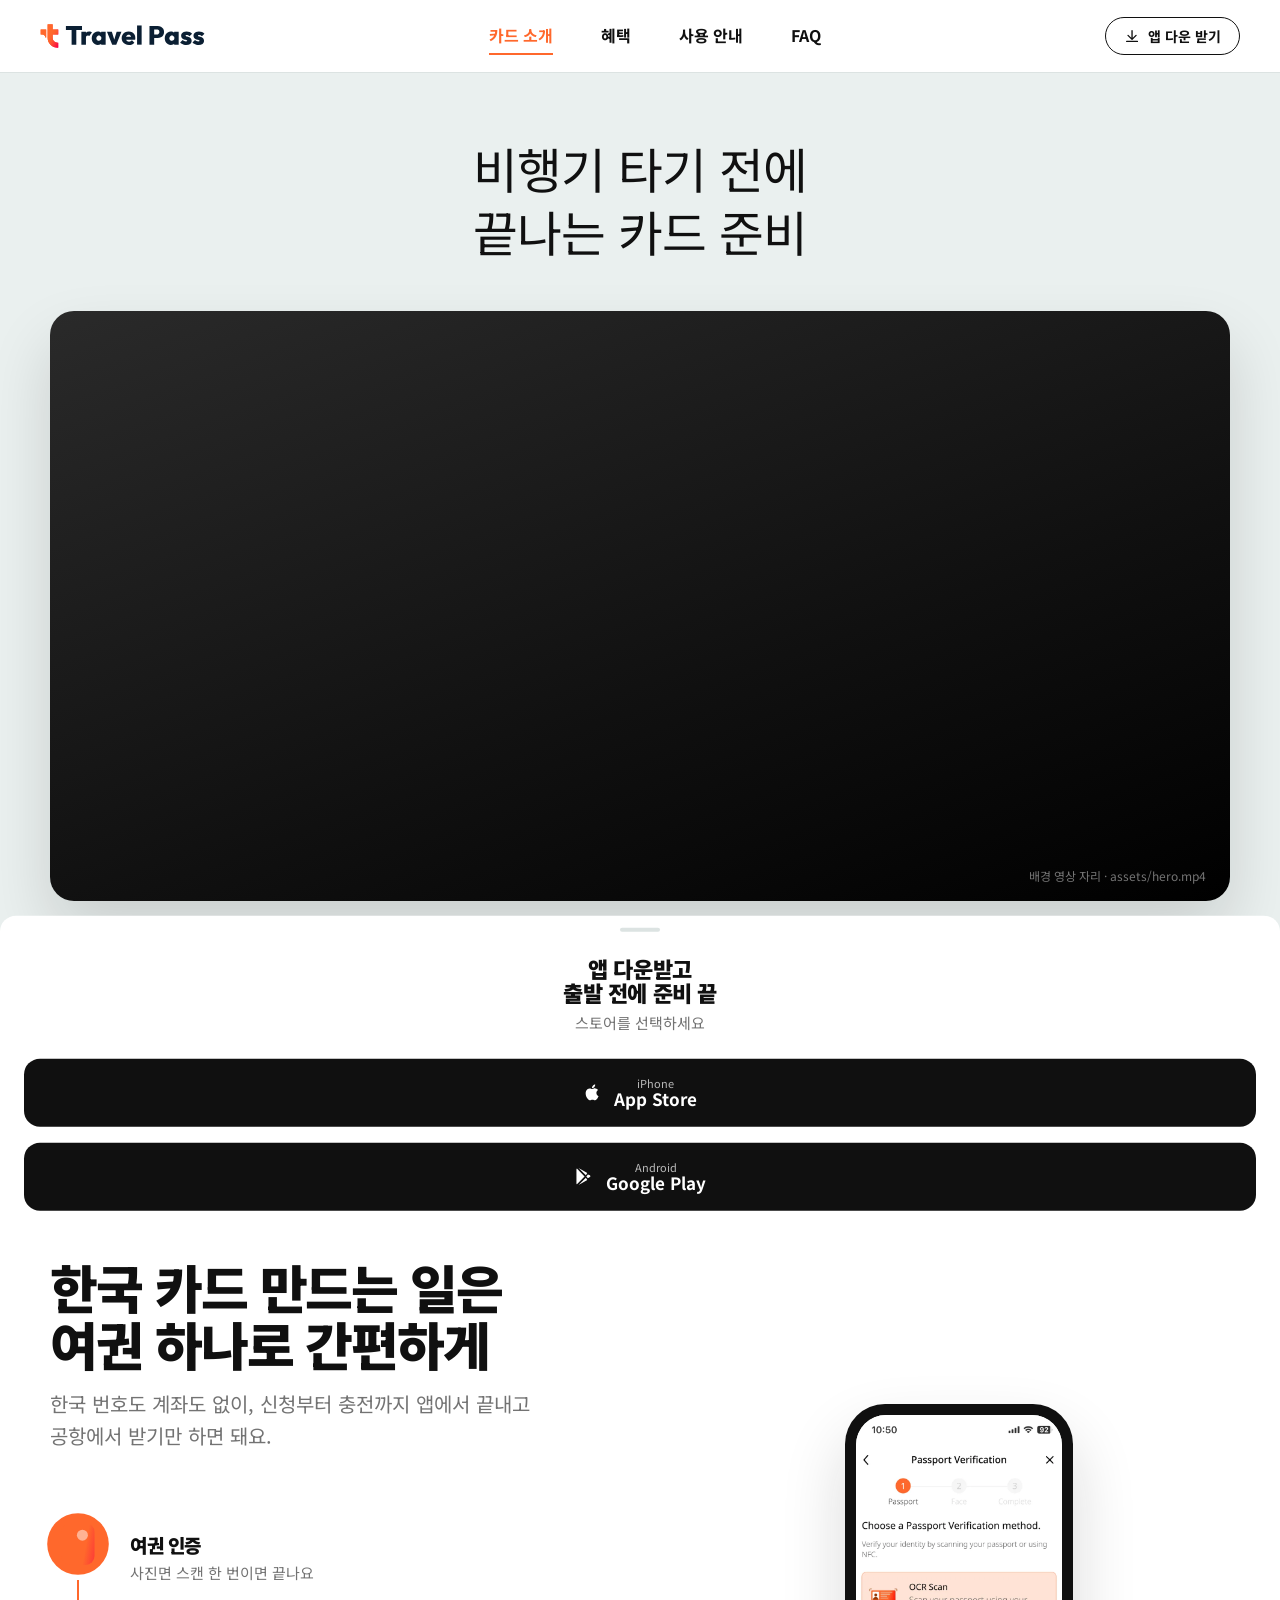
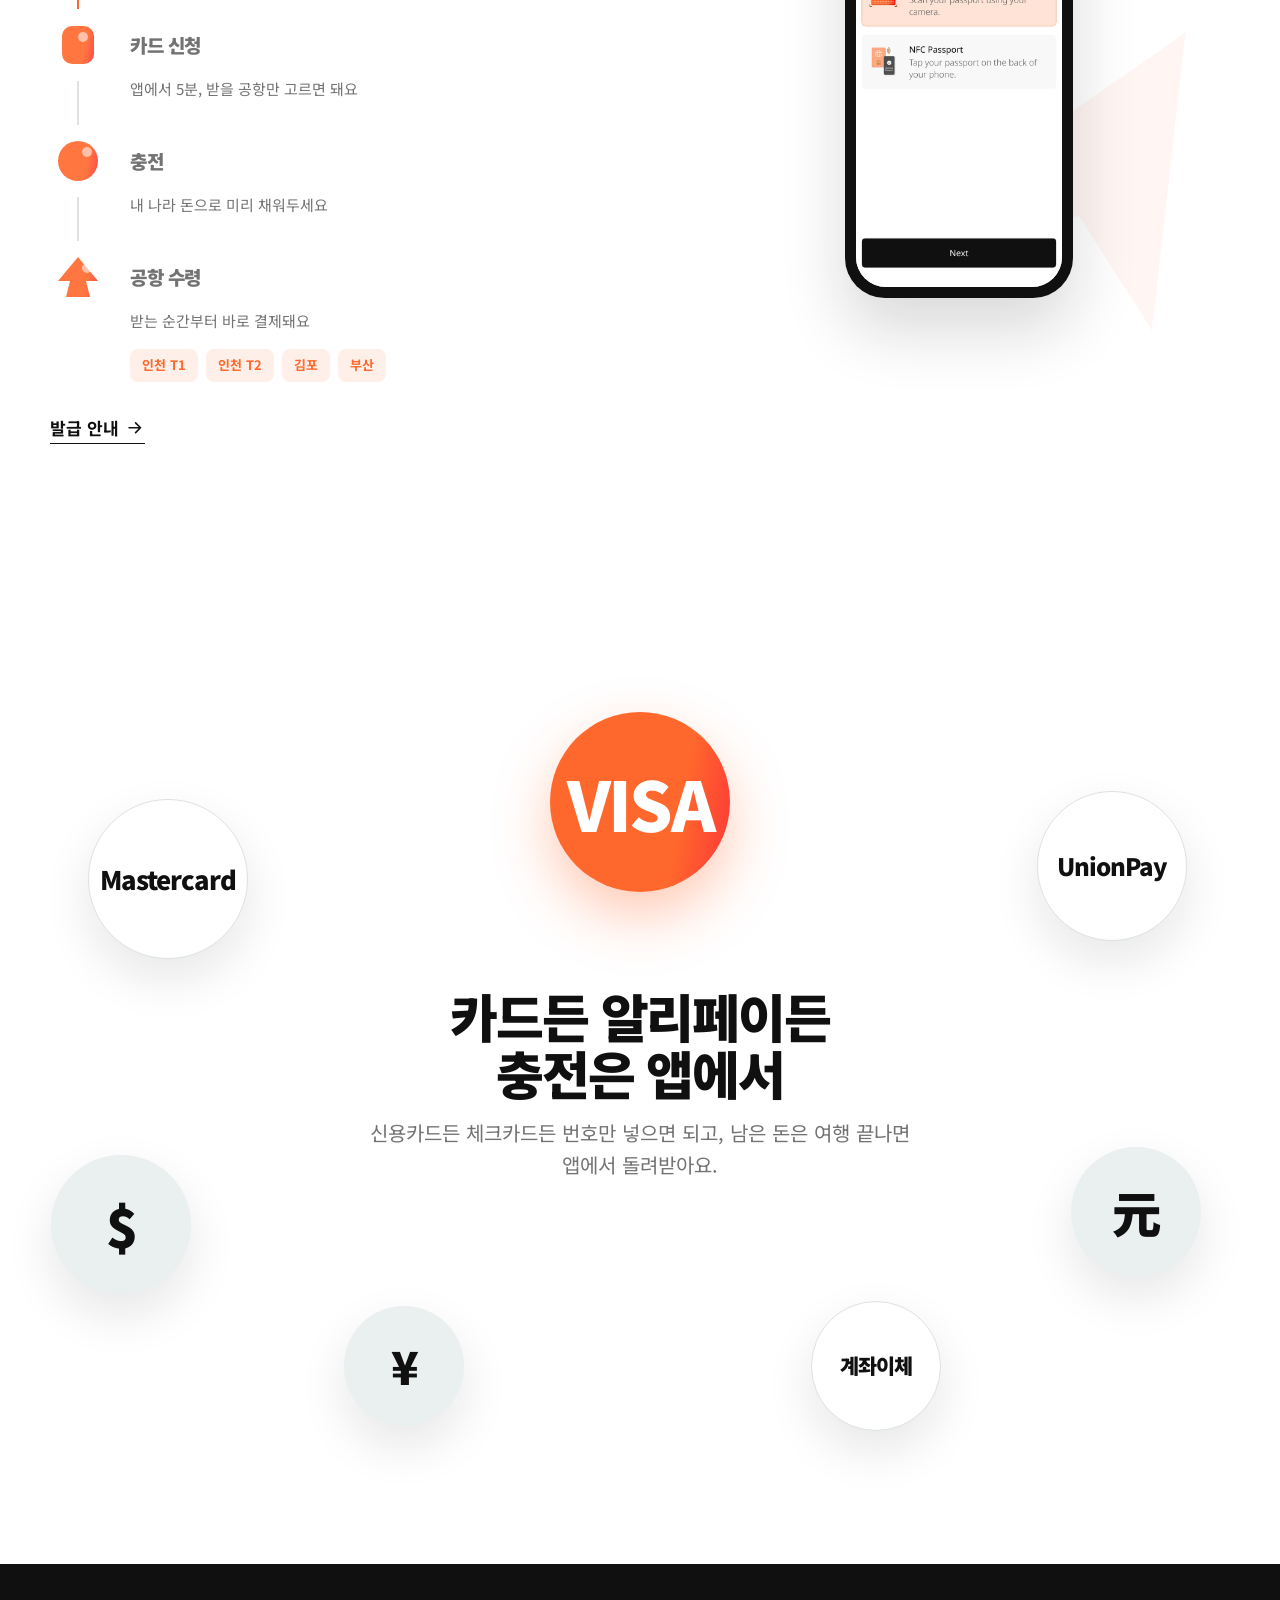
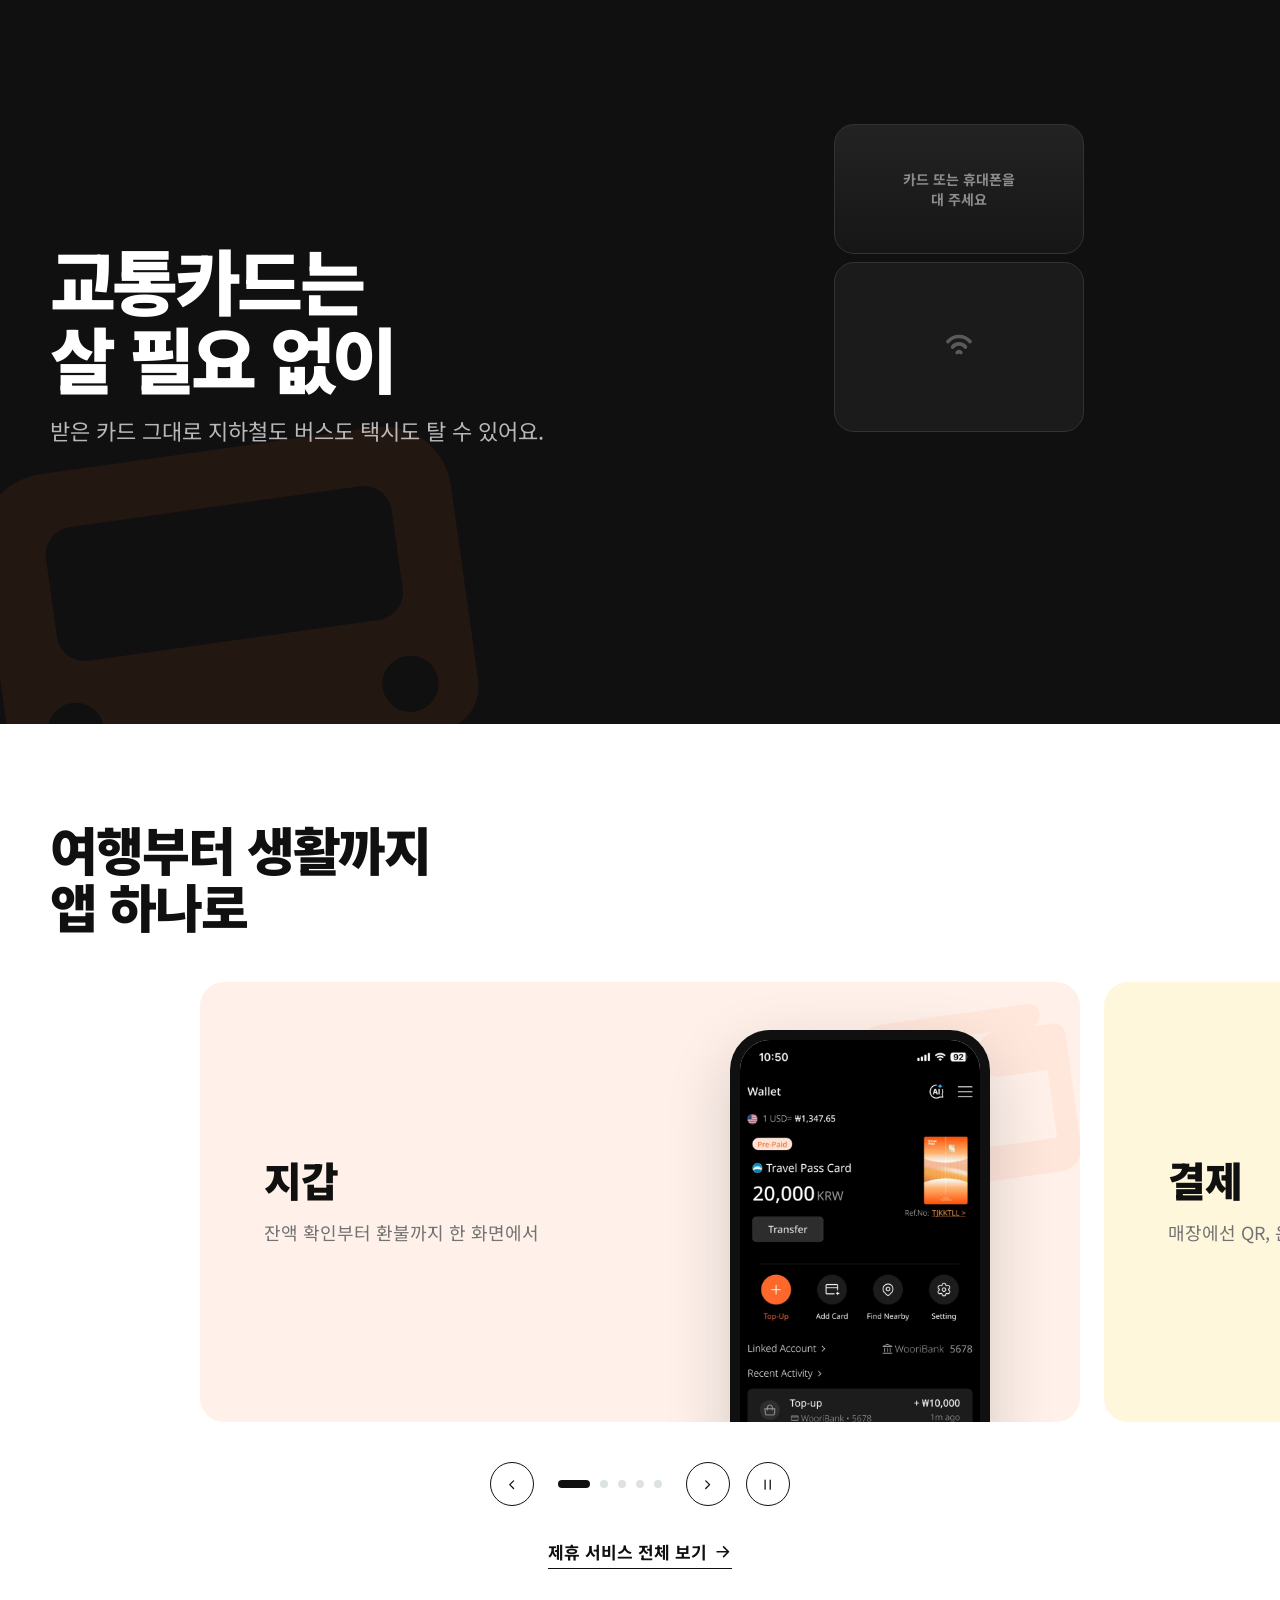
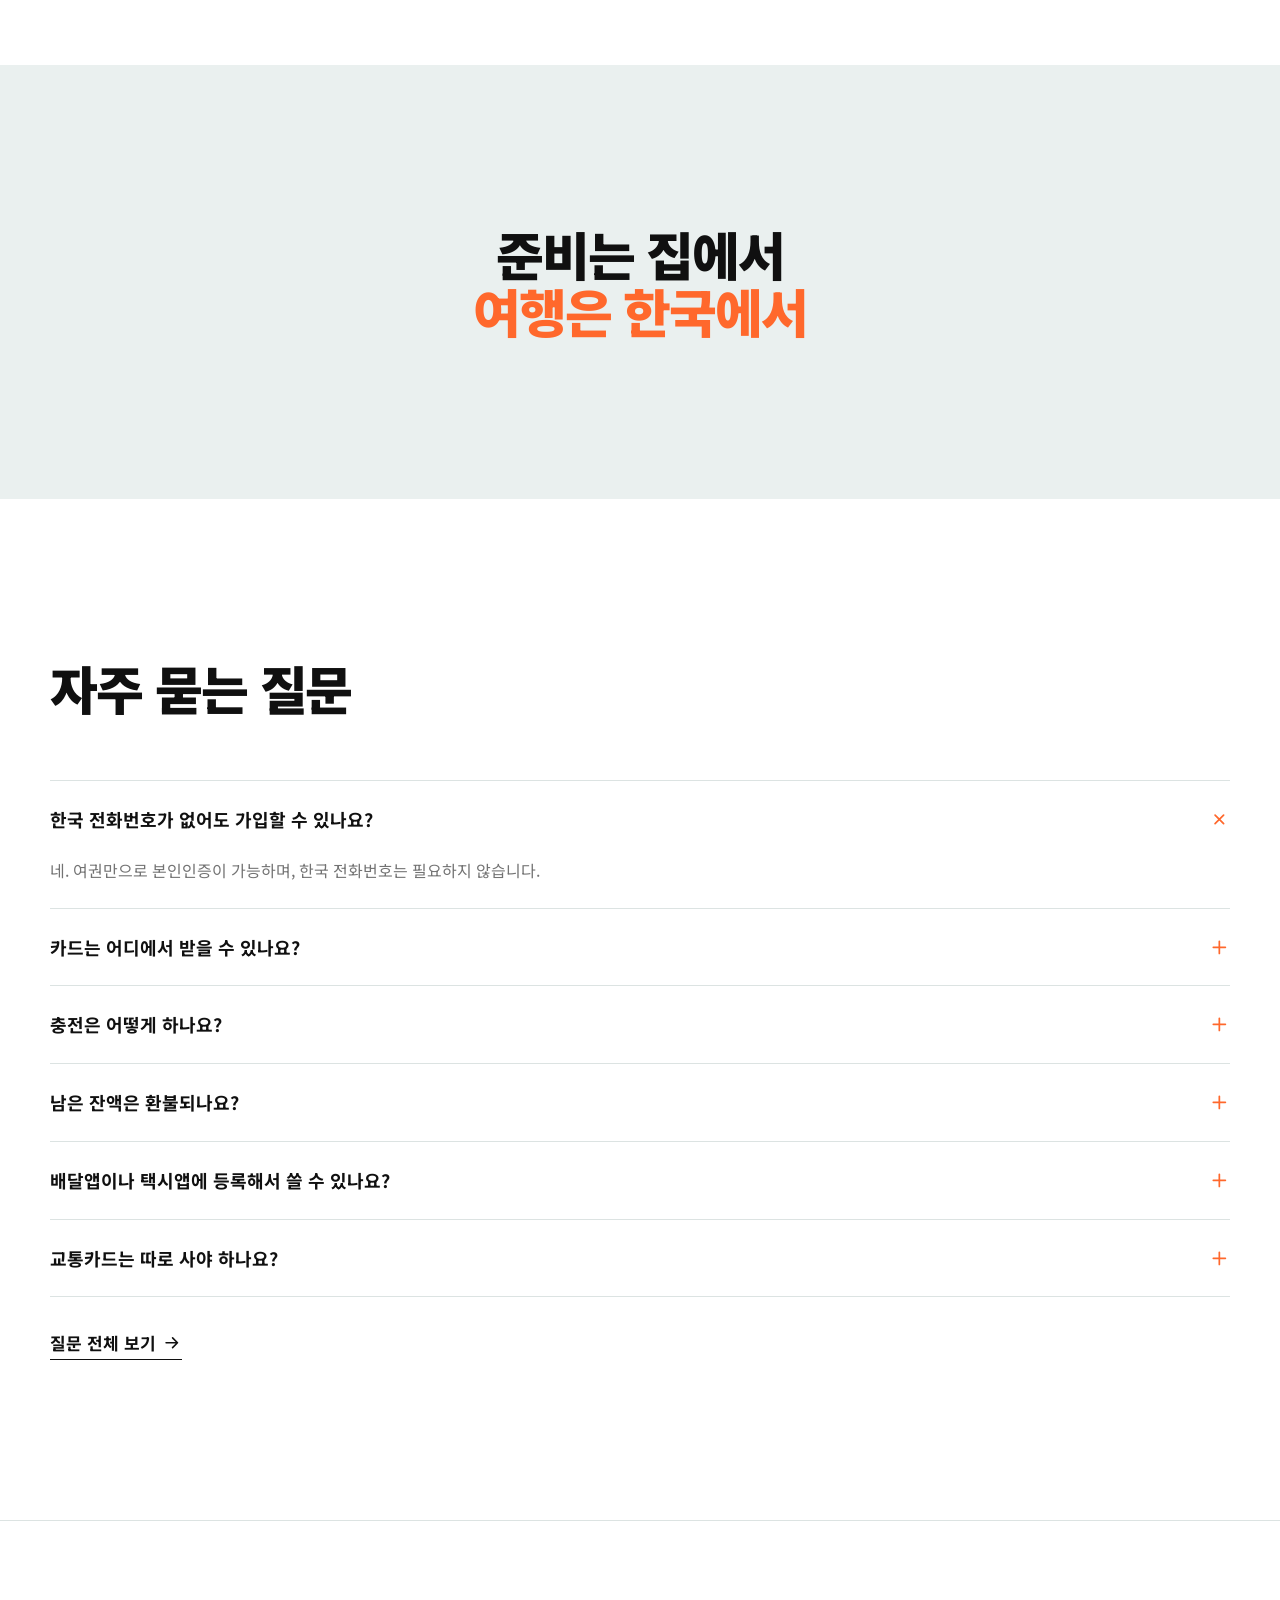
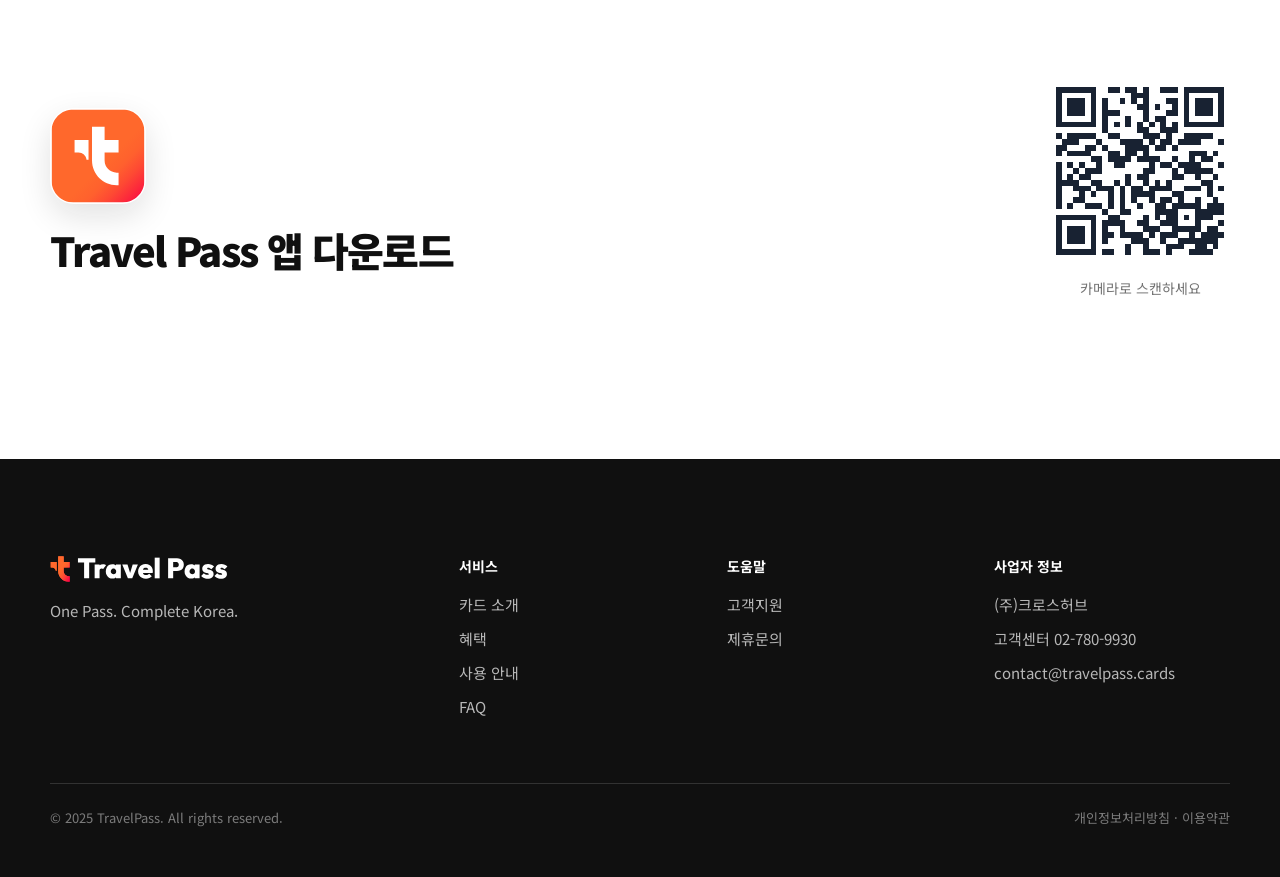
==== commit 72e45feb: "헤드라인 5개 원안으로 확정" ====
--- a/card-intro.html
+++ b/card-intro.html
@@ -7,7 +7,7 @@
 <link rel="icon" href="assets/app-icon-color.svg">
 <link rel="preconnect" href="https://fonts.googleapis.com">
 <link href="https://fonts.googleapis.com/css2?family=Noto+Sans+KR:wght@400;700;900&display=swap" rel="stylesheet">
-<link rel="stylesheet" href="assets/site.css?v=39">
+<link rel="stylesheet" href="assets/site.css?v=41">
 <style>body{margin:0} .tp .logo img{height:26px;width:auto} .tp footer .logo img{height:28px} .tp footer ul li{color:rgba(255,255,255,.7)}</style>
 </head>
 <body>
@@ -23,7 +23,7 @@
   </div>
 </header>
 
-<section class="hero hero-card" data-first="1"><div class="wrap"><h1 class="hero-h">비행기 타기 전에<br>끝나는 카드 준비</h1><div class="hero-media"><video class="hero-video" autoPlay="" muted="" loop playsInline="" aria-hidden="true"><source src="assets/hero.mp4" type="video/mp4"/></video><span class="asset-note">배경 영상 자리 · assets/hero.mp4</span></div><div class="cta"><button class="btn btn-primary" data-dl="1"><svg class="i" viewBox="0 0 24 24"><path d="M12 4v12M6 11l6 6 6-6M4 20h16"></path></svg> <!-- -->앱 다운로드</button></div></div></section><section class="bg-white pb" id="issue"><div class="wrap reveal"><div class="stepper" data-stepper="1" data-interval="3500"><div class="st-left"><h2>여권 스캔 한 번에<br>한국 카드</h2><p class="lead">한국 번호도 계좌도 없이, 신청부터 충전까지 앱에서 끝내고 공항에서 받기만 하면 돼요.</p><ol class="st-track"><li class="st on"><button class="st-n st-ic" aria-label="1단계 여권 인증"><span class="ic-slot" data-icon="passport"></span></button><span class="st-bar"><i></i></span><h3>여권 인증</h3><p>사진면 스캔 한 번이면 끝나요</p></li><li class="st"><button class="st-n st-ic" aria-label="2단계 카드 신청"><span class="ic-slot" data-icon="apply"></span></button><span class="st-bar"><i></i></span><h3>카드 신청</h3><p>앱에서 5분, 받을 공항만 고르면 돼요</p></li><li class="st"><button class="st-n st-ic" aria-label="3단계 충전"><span class="ic-slot" data-icon="topup"></span></button><span class="st-bar"><i></i></span><h3>충전</h3><p>내 나라 돈으로 미리 채워두세요</p></li><li class="st"><button class="st-n st-ic" aria-label="4단계 공항 수령"><span class="ic-slot" data-icon="airport"></span></button><h3>공항 수령</h3><p>받는 순간부터 바로 결제돼요</p><div class="pins"><span class="chip">인천 T1</span><span class="chip">인천 T2</span><span class="chip">김포</span><span class="chip">부산</span></div></li></ol><p style="margin-top:32px"><a class="link" href="#">발급 안내<!-- --> <svg class="i" viewBox="0 0 24 24"><path d="M5 12h14M13 6l6 6-6 6"></path></svg></a></p></div><div class="st-panel"><svg class="bg-mark" viewBox="0 0 24 24" aria-hidden="true"><path d="M2 12l19-8-6 18-3-8-10-2z"></path></svg><div class="st-shot on"><div class="device"><div class="screen"><img src="assets/app/step-1.webp" alt="" aria-label="여권 인증 화면"/><div class="ph"><b>여권 인증</b><span>앱 스크린샷 자리</span><code>assets/app/step-1.webp</code></div></div></div></div><div class="st-shot"><div class="device"><div class="screen"><img src="assets/app/step3-1-apply-1.webp" alt="" aria-label="카드 신청 화면"/><div class="ph"><b>카드 신청</b><span>앱 스크린샷 자리</span><code>assets/app/step3-1-apply-1.webp</code></div></div></div></div><div class="st-shot"><div class="device"><div class="screen"><img src="assets/app/step-2.webp" alt="" aria-label="충전 화면"/><div class="ph"><b>충전</b><span>앱 스크린샷 자리</span><code>assets/app/step-2.webp</code></div></div></div></div><div class="st-shot st-pickup"><div class="device"><div class="screen"><img src="assets/app/step-3.webp" alt="" aria-label="공항 수령 화면"/><div class="ph"><b>공항 수령</b><span>앱 스크린샷 자리</span><code>assets/app/step-3.webp</code></div></div></div><div class="st-card"><img src="assets/card-front.png" alt="Travel Pass 실물 카드"/></div></div></div></div></div></section><section class="bg-white"><div class="wrap reveal"><div class="orbit"><div class="fl" style="--x:50%;--y:6%;--fd:0.0s"><div class="orb orb-ink" style="--size:180px" aria-label="VISA"><span>VISA</span></div></div><div class="fl" style="--x:10%;--y:18%;--fd:-1.1s"><div class="orb orb-white" style="--size:160px" aria-label="Mastercard"><span>Mastercard</span></div></div><div class="fl" style="--x:90%;--y:16%;--fd:-2.2s"><div class="orb orb-white" style="--size:150px" aria-label="UnionPay"><span>UnionPay</span></div></div><div class="fl" style="--x:6%;--y:72%;--fd:-3.3s"><div class="orb orb-light" style="--size:140px" aria-label="US Dollar"><span>$</span></div></div><div class="fl" style="--x:92%;--y:70%;--fd:-4.4s"><div class="orb orb-light" style="--size:130px" aria-label="Chinese Yuan"><span>元</span></div></div><div class="fl" style="--x:30%;--y:94%;--fd:-5.5s"><div class="orb orb-light" style="--size:120px" aria-label="Japanese Yen"><span>¥</span></div></div><div class="fl" style="--x:70%;--y:94%;--fd:-2.8s"><div class="orb orb-white" style="--size:130px" aria-label="계좌이체"><span>계좌이체</span></div></div><div class="orbit-txt"><h2>쓰던 카드로<br>출발 전에 미리 충전</h2><p class="lead">신용카드든 체크카드든 번호만 넣으면 되고, 남은 돈은 여행 끝나면 앱에서 돌려받아요.</p></div></div></div></section><div class="band bg-ink statement"><svg class="bg-mark-train" viewBox="0 0 200 140" aria-hidden="true"><path d="M40 10h120a24 24 0 0 1 24 24v70a16 16 0 0 1-16 16H32a16 16 0 0 1-16-16V34a24 24 0 0 1 24-24zM48 30a10 10 0 0 0-10 10v28a10 10 0 0 0 10 10h104a10 10 0 0 0 10-10V40a10 10 0 0 0-10-10zM40 92a10 10 0 1 0 0 20 10 10 0 0 0 0-20zm120 0a10 10 0 1 0 0 20 10 10 0 0 0 0-20zM56 122h20l-10 14zm68 0h20l-10 14z"></path></svg><div class="wrap split reveal"><div><h2>받은 카드 그대로<br>지하철도 버스도</h2><p class="lead">교통카드를 따로 살 필요 없이 택시까지 이 카드로 타면 돼요.</p></div><div class="tap" data-tap="1" aria-label="카드를 단말기에 대면 승인되는 장면"><div class="terminal"><div class="t-screen"><span class="t-idle">카드 또는 휴대폰을<br>대 주세요</span><span class="t-ok"><svg viewBox="0 0 48 48" aria-hidden="true"><circle cx="24" cy="24" r="21"></circle><path class="tick" d="M14 25l7 7 13-14"></path></svg>승인</span></div><div class="t-pad"><i class="ring"></i><i class="ring"></i><i class="ring"></i><svg class="nfc" viewBox="0 0 24 24" aria-hidden="true"><path d="M6 9a8 8 0 0 1 12 0M8.5 12a4.5 4.5 0 0 1 7 0M11 15a1.5 1.5 0 0 1 2 0"></path></svg></div></div><div class="t-card"><img src="assets/card-front.png" alt="TravelPass card"/></div></div></div></div><section class="bg-white app-deck"><div class="wrap reveal"><h2>택시 부르고 배달 시키고<br>앱 하나로</h2></div><div class="deck" data-deck="1" data-interval="5000"><div class="deck-track" tabindex="0" aria-label="앱 기능 카드. 좌우로 넘겨 보세요"><article class="dcard p-wallet"><div class="dtxt"><h3>지갑</h3><p>잔액 확인부터 환불까지 한 화면에서</p></div><div class="dshot"><svg class="dmark" viewBox="0 0 24 24"><path d="M3 7a2 2 0 0 1 2-2h13a1 1 0 0 1 0 2H5v10h14v-6h-4a2 2 0 0 1 0-4h5a1 1 0 0 1 1 1v10a2 2 0 0 1-2 2H5a2 2 0 0 1-2-2z"></path></svg><div class="device"><div class="screen"><img src="assets/app/wallet.webp" alt="" aria-label="지갑 화면"/><div class="ph"><b>지갑 화면</b><span>앱 스크린샷 자리</span><code>assets/app/wallet.webp</code></div></div></div></div></article><article class="dcard p-pay"><div class="dtxt"><h3>결제</h3><p>매장에선 QR, 온라인에선 카드번호로</p></div><div class="dshot"><svg class="dmark" viewBox="0 0 24 24"><path d="M3 3h8v8H3zm2 2v4h4V5zm8-2h8v8h-8zm2 2v4h4V5zM3 13h8v8H3zm2 2v4h4v-4zm8-2h3v3h-3zm5 0h3v3h-3zm-5 5h3v3h-3zm5 0h3v3h-3z"></path></svg><div class="device"><div class="screen"><img src="assets/app/pay.webp" alt="" aria-label="결제 화면"/><div class="ph"><b>결제 화면</b><span>앱 스크린샷 자리</span><code>assets/app/pay.webp</code></div></div></div></div></article><article class="dcard p-travel"><div class="dtxt"><h3>여행</h3><p>NOL · JUMP · 링크티비티</p></div><div class="dshot"><svg class="dmark" viewBox="0 0 24 24"><path d="M12 2a7 7 0 0 0-7 7c0 5.25 7 13 7 13s7-7.75 7-13a7 7 0 0 0-7-7zm0 9.5A2.5 2.5 0 1 1 12 6.5a2.5 2.5 0 0 1 0 5z"></path></svg><div class="device"><div class="screen"><img src="assets/app/travel.webp" alt="" aria-label="여행 화면"/><div class="ph"><b>여행 화면</b><span>앱 스크린샷 자리</span><code>assets/app/travel.webp</code></div></div></div></div></article><article class="dcard p-living"><div class="dtxt"><h3>생활</h3><p>집업 · 로이쿠 · 굿럭</p></div><div class="dshot"><svg class="dmark" viewBox="0 0 24 24"><path d="M3 4h2l2.6 11.4A2 2 0 0 0 9.6 17H18a2 2 0 0 0 2-1.6L21.5 8H7.2L6.5 5H3zm5 16a1.5 1.5 0 1 0 0-3 1.5 1.5 0 0 0 0 3zm9 0a1.5 1.5 0 1 0 0-3 1.5 1.5 0 0 0 0 3z"></path></svg><div class="device"><div class="screen"><img src="assets/app/living.webp" alt="" aria-label="생활 화면"/><div class="ph"><b>생활 화면</b><span>앱 스크린샷 자리</span><code>assets/app/living.webp</code></div></div></div></div></article><article class="dcard p-transit"><div class="dtxt"><h3>교통</h3><p>카카오T · 코레일 · 티머니</p></div><div class="dshot"><svg class="dmark" viewBox="0 0 24 24"><path d="M6 3h12a3 3 0 0 1 3 3v9a3 3 0 0 1-3 3l1.5 2.5h-2L16 18H8l-1.5 2.5h-2L6 18a3 3 0 0 1-3-3V6a3 3 0 0 1 3-3zm-1 5v4h14V8zm2 6a1.5 1.5 0 1 0 0 3 1.5 1.5 0 0 0 0-3zm10 0a1.5 1.5 0 1 0 0 3 1.5 1.5 0 0 0 0-3z"></path></svg><div class="device"><div class="screen"><img src="assets/app/transit.webp" alt="" aria-label="교통 화면"/><div class="ph"><b>교통 화면</b><span>앱 스크린샷 자리</span><code>assets/app/transit.webp</code></div></div></div></div></article></div><div class="deck-ctl"><button class="dbtn" data-prev="1" aria-label="이전"><svg class="i" viewBox="0 0 24 24"><path d="M15 6l-6 6 6 6"></path></svg></button><div class="dots" role="tablist"></div><button class="dbtn" data-next="1" aria-label="다음"><svg class="i" viewBox="0 0 24 24"><path d="M9 6l6 6-6 6"></path></svg></button><button class="dbtn dplay" data-play="1" aria-label="자동 재생 멈춤"><svg class="i ic-pause" viewBox="0 0 24 24"><path d="M8 5v14M16 5v14"></path></svg><svg class="i ic-play" viewBox="0 0 24 24"><path d="M7 5l12 7-12 7z"></path></svg></button></div></div><div class="wrap reveal" style="text-align:center;margin-top:32px"><a class="link" href="benefits.html">제휴 서비스 전체 보기<!-- --> <svg class="i" viewBox="0 0 24 24"><path d="M5 12h14M13 6l6 6-6 6"></path></svg></a></div></section><section class="bg-cream emph"><div class="wrap reveal"><h2>준비는 집에서<br><span class="o">여행은 한국에서</span></h2></div></section><section class="bg-white" id="faq"><div class="wrap reveal"><h2>자주 묻는 질문</h2><div class="faq-list"><details open><summary>한국 전화번호가 없어도 가입할 수 있나요?<svg class="i" viewBox="0 0 24 24"><path d="M12 5v14M5 12h14"></path></svg></summary><p>네. 여권만으로 본인인증이 가능하며, 한국 전화번호는 필요하지 않습니다.</p></details><details><summary>카드는 어디에서 받을 수 있나요?<svg class="i" viewBox="0 0 24 24"><path d="M12 5v14M5 12h14"></path></svg></summary><p>인천공항 T1 · T2, 김포공항, 부산(김해)공항 환전소에서 수령할 수 있습니다. 앱에서 발급 신청 후 도착 시 바로 받아가세요.</p></details><details><summary>충전은 어떻게 하나요?<svg class="i" viewBox="0 0 24 24"><path d="M12 5v14M5 12h14"></path></svg></summary><p>앱에서 신용카드 · 체크카드 번호를 입력하거나 가상계좌로 이체해 충전할 수 있습니다. 국내 카드와 해외 카드 모두 됩니다.</p></details><details><summary>남은 잔액은 환불되나요?<svg class="i" viewBox="0 0 24 24"><path d="M12 5v14M5 12h14"></path></svg></summary><p>여행이 끝나면 앱에서 바로 환불 신청할 수 있습니다. 원화 환불 수수료는 0원입니다.</p></details><details><summary>배달앱이나 택시앱에 등록해서 쓸 수 있나요?<svg class="i" viewBox="0 0 24 24"><path d="M12 5v14M5 12h14"></path></svg></summary><p>네. 배달의민족, 카카오T 등 주요 앱에 카드번호를 등록하면 한국 사람과 동일하게 결제할 수 있습니다.</p></details><details><summary>교통카드는 따로 사야 하나요?<svg class="i" viewBox="0 0 24 24"><path d="M12 5v14M5 12h14"></path></svg></summary><p>아니요. Travel Pass 카드에 교통카드 기능이 내장되어 있어 지하철 · 버스 · 택시를 바로 이용할 수 있습니다.</p></details></div><p style="margin-top:32px"><a class="link" href="faq.html">질문 전체 보기<!-- --> <svg class="i" viewBox="0 0 24 24"><path d="M5 12h14M13 6l6 6-6 6"></path></svg></a></p></div></section><div class="band bg-white dl" id="download"><div class="wrap reveal dl-row"><div class="dl-brand"><img src="assets/app-icon-color.svg" alt="" class="dl-icon" width="96" height="96"/><h2>Travel Pass 앱 다운로드</h2></div><div class="dl-qrs only-d"><div class="dl-qr"><div class="qr" data-qr="1"></div><span class="small">카메라로 스캔하세요</span></div></div><div class="cta only-m"><div class="store-row"><a class="store" href="#" data-store="ios"><svg class="i" viewBox="0 0 24 24" style="fill:currentColor;stroke:none"><path d="M16.4 12.6c0-2.4 2-3.6 2.1-3.7-1.1-1.7-2.9-1.9-3.5-1.9-1.5-.2-2.9.9-3.7.9-.8 0-1.9-.9-3.2-.8-1.6 0-3.1 1-4 2.4-1.7 3-.4 7.3 1.2 9.7.8 1.2 1.8 2.5 3.1 2.4 1.2 0 1.7-.8 3.2-.8s1.9.8 3.2.8c1.3 0 2.2-1.2 3-2.4.9-1.4 1.3-2.7 1.3-2.8 0 0-2.6-1-2.7-3.8zM14 5.4c.7-.8 1.1-2 1-3.1-1 0-2.2.7-2.9 1.5-.6.7-1.2 1.9-1 3 1.1.1 2.2-.6 2.9-1.4z"></path></svg><span><small>iPhone</small>App Store</span></a><a class="store" href="#" data-store="android"><svg class="i" viewBox="0 0 24 24" style="fill:currentColor;stroke:none"><path d="M3.6 2.3 13 12l-9.4 9.7c-.4-.2-.6-.7-.6-1.2V3.5c0-.5.2-1 .6-1.2zm11 8.2L5.6 1.6l10.7 6.2-1.7 2.7zm0 3 1.7 2.7L5.6 22.4l9-8.9zm4.9-2.9c.8.5.8 1.7 0 2.2l-2.4 1.4-2-2.3 2-2.3 2.4 1z"></path></svg><span><small>Android</small>Google Play</span></a></div></div></div></div><div class="mbar"><button class="btn btn-primary" data-dl="1"><svg class="i" viewBox="0 0 24 24"><path d="M12 4v12M6 11l6 6 6-6M4 20h16"></path></svg> <!-- -->앱 다운로드</button></div><div class="ov" data-close="1"></div><div class="modal" role="dialog" aria-modal="true" aria-label="앱 다운로드"><button class="x" data-close="1" aria-label="닫기"><svg class="i" viewBox="0 0 24 24"><path d="M6 6l12 12M18 6L6 18"></path></svg></button><div class="qr" data-qr="1"></div><h3>앱 다운받고<br>출발 전에 준비 끝</h3><p>카메라로 스캔하세요</p></div><div class="sheet" role="dialog" aria-modal="true" aria-label="앱 다운로드"><div class="grip"></div><h3>앱 다운받고<br>출발 전에 준비 끝</h3><p>스토어를 선택하세요</p><div class="store-row"><a class="store" href="#" data-store="ios"><svg class="i" viewBox="0 0 24 24" style="fill:currentColor;stroke:none"><path d="M16.4 12.6c0-2.4 2-3.6 2.1-3.7-1.1-1.7-2.9-1.9-3.5-1.9-1.5-.2-2.9.9-3.7.9-.8 0-1.9-.9-3.2-.8-1.6 0-3.1 1-4 2.4-1.7 3-.4 7.3 1.2 9.7.8 1.2 1.8 2.5 3.1 2.4 1.2 0 1.7-.8 3.2-.8s1.9.8 3.2.8c1.3 0 2.2-1.2 3-2.4.9-1.4 1.3-2.7 1.3-2.8 0 0-2.6-1-2.7-3.8zM14 5.4c.7-.8 1.1-2 1-3.1-1 0-2.2.7-2.9 1.5-.6.7-1.2 1.9-1 3 1.1.1 2.2-.6 2.9-1.4z"></path></svg><span><small>iPhone</small>App Store</span></a><a class="store" href="#" data-store="android"><svg class="i" viewBox="0 0 24 24" style="fill:currentColor;stroke:none"><path d="M3.6 2.3 13 12l-9.4 9.7c-.4-.2-.6-.7-.6-1.2V3.5c0-.5.2-1 .6-1.2zm11 8.2L5.6 1.6l10.7 6.2-1.7 2.7zm0 3 1.7 2.7L5.6 22.4l9-8.9zm4.9-2.9c.8.5.8 1.7 0 2.2l-2.4 1.4-2-2.3 2-2.3 2.4 1z"></path></svg><span><small>Android</small>Google Play</span></a></div></div>
+<section class="hero hero-card" data-first="1"><div class="wrap"><h1 class="hero-h">비행기 타기 전에<br>끝나는 카드 준비</h1><div class="hero-media"><video class="hero-video" autoPlay="" muted="" loop playsInline="" aria-hidden="true"><source src="assets/hero.mp4" type="video/mp4"/></video><span class="asset-note">배경 영상 자리 · assets/hero.mp4</span></div><div class="cta"><button class="btn btn-primary" data-dl="1"><svg class="i" viewBox="0 0 24 24"><path d="M12 4v12M6 11l6 6 6-6M4 20h16"></path></svg> <!-- -->앱 다운로드</button></div></div></section><section class="bg-white pb" id="issue"><div class="wrap reveal"><div class="stepper" data-stepper="1" data-interval="3500"><div class="st-left"><h2>한국 카드 만드는 일은<br>여권 하나로 간편하게</h2><p class="lead">한국 번호도 계좌도 없이, 신청부터 충전까지 앱에서 끝내고 공항에서 받기만 하면 돼요.</p><ol class="st-track"><li class="st on"><button class="st-n st-ic" aria-label="1단계 여권 인증"><span class="ic-slot" data-icon="passport"></span></button><span class="st-bar"><i></i></span><h3>여권 인증</h3><p>사진면 스캔 한 번이면 끝나요</p></li><li class="st"><button class="st-n st-ic" aria-label="2단계 카드 신청"><span class="ic-slot" data-icon="apply"></span></button><span class="st-bar"><i></i></span><h3>카드 신청</h3><p>앱에서 5분, 받을 공항만 고르면 돼요</p></li><li class="st"><button class="st-n st-ic" aria-label="3단계 충전"><span class="ic-slot" data-icon="topup"></span></button><span class="st-bar"><i></i></span><h3>충전</h3><p>내 나라 돈으로 미리 채워두세요</p></li><li class="st"><button class="st-n st-ic" aria-label="4단계 공항 수령"><span class="ic-slot" data-icon="airport"></span></button><h3>공항 수령</h3><p>받는 순간부터 바로 결제돼요</p><div class="pins"><span class="chip">인천 T1</span><span class="chip">인천 T2</span><span class="chip">김포</span><span class="chip">부산</span></div></li></ol><p style="margin-top:32px"><a class="link" href="#">발급 안내<!-- --> <svg class="i" viewBox="0 0 24 24"><path d="M5 12h14M13 6l6 6-6 6"></path></svg></a></p></div><div class="st-panel"><svg class="bg-mark" viewBox="0 0 24 24" aria-hidden="true"><path d="M2 12l19-8-6 18-3-8-10-2z"></path></svg><div class="st-shot on"><div class="device"><div class="screen"><img src="assets/app/step-1.webp" alt="" aria-label="여권 인증 화면"/><div class="ph"><b>여권 인증</b><span>앱 스크린샷 자리</span><code>assets/app/step-1.webp</code></div></div></div></div><div class="st-shot"><div class="device"><div class="screen"><img src="assets/app/step3-1-apply-1.webp" alt="" aria-label="카드 신청 화면"/><div class="ph"><b>카드 신청</b><span>앱 스크린샷 자리</span><code>assets/app/step3-1-apply-1.webp</code></div></div></div></div><div class="st-shot"><div class="device"><div class="screen"><img src="assets/app/step-2.webp" alt="" aria-label="충전 화면"/><div class="ph"><b>충전</b><span>앱 스크린샷 자리</span><code>assets/app/step-2.webp</code></div></div></div></div><div class="st-shot st-pickup"><div class="device"><div class="screen"><img src="assets/app/step-3.webp" alt="" aria-label="공항 수령 화면"/><div class="ph"><b>공항 수령</b><span>앱 스크린샷 자리</span><code>assets/app/step-3.webp</code></div></div></div><div class="st-card"><img src="assets/card-front.png" alt="Travel Pass 실물 카드"/></div></div></div></div></div></section><section class="bg-white"><div class="wrap reveal"><div class="orbit"><div class="fl" style="--x:50%;--y:6%;--fd:0.0s"><div class="orb orb-ink" style="--size:180px" aria-label="VISA"><span>VISA</span></div></div><div class="fl" style="--x:10%;--y:18%;--fd:-1.1s"><div class="orb orb-white" style="--size:160px" aria-label="Mastercard"><span>Mastercard</span></div></div><div class="fl" style="--x:90%;--y:16%;--fd:-2.2s"><div class="orb orb-white" style="--size:150px" aria-label="UnionPay"><span>UnionPay</span></div></div><div class="fl" style="--x:6%;--y:72%;--fd:-3.3s"><div class="orb orb-light" style="--size:140px" aria-label="US Dollar"><span>$</span></div></div><div class="fl" style="--x:92%;--y:70%;--fd:-4.4s"><div class="orb orb-light" style="--size:130px" aria-label="Chinese Yuan"><span>元</span></div></div><div class="fl" style="--x:30%;--y:94%;--fd:-5.5s"><div class="orb orb-light" style="--size:120px" aria-label="Japanese Yen"><span>¥</span></div></div><div class="fl" style="--x:70%;--y:94%;--fd:-2.8s"><div class="orb orb-white" style="--size:130px" aria-label="계좌이체"><span>계좌이체</span></div></div><div class="orbit-txt"><h2>카드든 알리페이든<br>충전은 앱에서</h2><p class="lead">신용카드든 체크카드든 번호만 넣으면 되고, 남은 돈은 여행 끝나면 앱에서 돌려받아요.</p></div></div></div></section><div class="band bg-ink statement"><svg class="bg-mark-train" viewBox="0 0 200 140" aria-hidden="true"><path d="M40 10h120a24 24 0 0 1 24 24v70a16 16 0 0 1-16 16H32a16 16 0 0 1-16-16V34a24 24 0 0 1 24-24zM48 30a10 10 0 0 0-10 10v28a10 10 0 0 0 10 10h104a10 10 0 0 0 10-10V40a10 10 0 0 0-10-10zM40 92a10 10 0 1 0 0 20 10 10 0 0 0 0-20zm120 0a10 10 0 1 0 0 20 10 10 0 0 0 0-20zM56 122h20l-10 14zm68 0h20l-10 14z"></path></svg><div class="wrap split reveal"><div><h2>교통카드는<br>살 필요 없이</h2><p class="lead">받은 카드 그대로 지하철도 버스도 택시도 탈 수 있어요.</p></div><div class="tap" data-tap="1" aria-label="카드를 단말기에 대면 승인되는 장면"><div class="terminal"><div class="t-screen"><span class="t-idle">카드 또는 휴대폰을<br>대 주세요</span><span class="t-ok"><svg viewBox="0 0 48 48" aria-hidden="true"><circle cx="24" cy="24" r="21"></circle><path class="tick" d="M14 25l7 7 13-14"></path></svg>승인</span></div><div class="t-pad"><i class="ring"></i><i class="ring"></i><i class="ring"></i><svg class="nfc" viewBox="0 0 24 24" aria-hidden="true"><path d="M6 9a8 8 0 0 1 12 0M8.5 12a4.5 4.5 0 0 1 7 0M11 15a1.5 1.5 0 0 1 2 0"></path></svg></div></div><div class="t-card"><img src="assets/card-front.png" alt="TravelPass card"/></div></div></div></div><section class="bg-white app-deck"><div class="wrap reveal"><h2>여행부터 생활까지<br>앱 하나로</h2></div><div class="deck" data-deck="1" data-interval="5000"><div class="deck-track" tabindex="0" aria-label="앱 기능 카드. 좌우로 넘겨 보세요"><article class="dcard p-wallet"><div class="dtxt"><h3>지갑</h3><p>잔액 확인부터 환불까지 한 화면에서</p></div><div class="dshot"><svg class="dmark" viewBox="0 0 24 24"><path d="M3 7a2 2 0 0 1 2-2h13a1 1 0 0 1 0 2H5v10h14v-6h-4a2 2 0 0 1 0-4h5a1 1 0 0 1 1 1v10a2 2 0 0 1-2 2H5a2 2 0 0 1-2-2z"></path></svg><div class="device"><div class="screen"><img src="assets/app/wallet.webp" alt="" aria-label="지갑 화면"/><div class="ph"><b>지갑 화면</b><span>앱 스크린샷 자리</span><code>assets/app/wallet.webp</code></div></div></div></div></article><article class="dcard p-pay"><div class="dtxt"><h3>결제</h3><p>매장에선 QR, 온라인에선 카드번호로</p></div><div class="dshot"><svg class="dmark" viewBox="0 0 24 24"><path d="M3 3h8v8H3zm2 2v4h4V5zm8-2h8v8h-8zm2 2v4h4V5zM3 13h8v8H3zm2 2v4h4v-4zm8-2h3v3h-3zm5 0h3v3h-3zm-5 5h3v3h-3zm5 0h3v3h-3z"></path></svg><div class="device"><div class="screen"><img src="assets/app/pay.webp" alt="" aria-label="결제 화면"/><div class="ph"><b>결제 화면</b><span>앱 스크린샷 자리</span><code>assets/app/pay.webp</code></div></div></div></div></article><article class="dcard p-travel"><div class="dtxt"><h3>여행</h3><p>NOL · JUMP · 링크티비티</p></div><div class="dshot"><svg class="dmark" viewBox="0 0 24 24"><path d="M12 2a7 7 0 0 0-7 7c0 5.25 7 13 7 13s7-7.75 7-13a7 7 0 0 0-7-7zm0 9.5A2.5 2.5 0 1 1 12 6.5a2.5 2.5 0 0 1 0 5z"></path></svg><div class="device"><div class="screen"><img src="assets/app/travel.webp" alt="" aria-label="여행 화면"/><div class="ph"><b>여행 화면</b><span>앱 스크린샷 자리</span><code>assets/app/travel.webp</code></div></div></div></div></article><article class="dcard p-living"><div class="dtxt"><h3>생활</h3><p>집업 · 로이쿠 · 굿럭</p></div><div class="dshot"><svg class="dmark" viewBox="0 0 24 24"><path d="M3 4h2l2.6 11.4A2 2 0 0 0 9.6 17H18a2 2 0 0 0 2-1.6L21.5 8H7.2L6.5 5H3zm5 16a1.5 1.5 0 1 0 0-3 1.5 1.5 0 0 0 0 3zm9 0a1.5 1.5 0 1 0 0-3 1.5 1.5 0 0 0 0 3z"></path></svg><div class="device"><div class="screen"><img src="assets/app/living.webp" alt="" aria-label="생활 화면"/><div class="ph"><b>생활 화면</b><span>앱 스크린샷 자리</span><code>assets/app/living.webp</code></div></div></div></div></article><article class="dcard p-transit"><div class="dtxt"><h3>교통</h3><p>카카오T · 코레일 · 티머니</p></div><div class="dshot"><svg class="dmark" viewBox="0 0 24 24"><path d="M6 3h12a3 3 0 0 1 3 3v9a3 3 0 0 1-3 3l1.5 2.5h-2L16 18H8l-1.5 2.5h-2L6 18a3 3 0 0 1-3-3V6a3 3 0 0 1 3-3zm-1 5v4h14V8zm2 6a1.5 1.5 0 1 0 0 3 1.5 1.5 0 0 0 0-3zm10 0a1.5 1.5 0 1 0 0 3 1.5 1.5 0 0 0 0-3z"></path></svg><div class="device"><div class="screen"><img src="assets/app/transit.webp" alt="" aria-label="교통 화면"/><div class="ph"><b>교통 화면</b><span>앱 스크린샷 자리</span><code>assets/app/transit.webp</code></div></div></div></div></article></div><div class="deck-ctl"><button class="dbtn" data-prev="1" aria-label="이전"><svg class="i" viewBox="0 0 24 24"><path d="M15 6l-6 6 6 6"></path></svg></button><div class="dots" role="tablist"></div><button class="dbtn" data-next="1" aria-label="다음"><svg class="i" viewBox="0 0 24 24"><path d="M9 6l6 6-6 6"></path></svg></button><button class="dbtn dplay" data-play="1" aria-label="자동 재생 멈춤"><svg class="i ic-pause" viewBox="0 0 24 24"><path d="M8 5v14M16 5v14"></path></svg><svg class="i ic-play" viewBox="0 0 24 24"><path d="M7 5l12 7-12 7z"></path></svg></button></div></div><div class="wrap reveal" style="text-align:center;margin-top:32px"><a class="link" href="benefits.html">제휴 서비스 전체 보기<!-- --> <svg class="i" viewBox="0 0 24 24"><path d="M5 12h14M13 6l6 6-6 6"></path></svg></a></div></section><section class="bg-cream emph"><div class="wrap reveal"><h2>준비는 집에서<br><span class="o">여행은 한국에서</span></h2></div></section><section class="bg-white" id="faq"><div class="wrap reveal"><h2>자주 묻는 질문</h2><div class="faq-list"><details open><summary>한국 전화번호가 없어도 가입할 수 있나요?<svg class="i" viewBox="0 0 24 24"><path d="M12 5v14M5 12h14"></path></svg></summary><p>네. 여권만으로 본인인증이 가능하며, 한국 전화번호는 필요하지 않습니다.</p></details><details><summary>카드는 어디에서 받을 수 있나요?<svg class="i" viewBox="0 0 24 24"><path d="M12 5v14M5 12h14"></path></svg></summary><p>인천공항 T1 · T2, 김포공항, 부산(김해)공항 환전소에서 수령할 수 있습니다. 앱에서 발급 신청 후 도착 시 바로 받아가세요.</p></details><details><summary>충전은 어떻게 하나요?<svg class="i" viewBox="0 0 24 24"><path d="M12 5v14M5 12h14"></path></svg></summary><p>앱에서 신용카드 · 체크카드 번호를 입력하거나 가상계좌로 이체해 충전할 수 있습니다. 국내 카드와 해외 카드 모두 됩니다.</p></details><details><summary>남은 잔액은 환불되나요?<svg class="i" viewBox="0 0 24 24"><path d="M12 5v14M5 12h14"></path></svg></summary><p>여행이 끝나면 앱에서 바로 환불 신청할 수 있습니다. 원화 환불 수수료는 0원입니다.</p></details><details><summary>배달앱이나 택시앱에 등록해서 쓸 수 있나요?<svg class="i" viewBox="0 0 24 24"><path d="M12 5v14M5 12h14"></path></svg></summary><p>네. 배달의민족, 카카오T 등 주요 앱에 카드번호를 등록하면 한국 사람과 동일하게 결제할 수 있습니다.</p></details><details><summary>교통카드는 따로 사야 하나요?<svg class="i" viewBox="0 0 24 24"><path d="M12 5v14M5 12h14"></path></svg></summary><p>아니요. Travel Pass 카드에 교통카드 기능이 내장되어 있어 지하철 · 버스 · 택시를 바로 이용할 수 있습니다.</p></details></div><p style="margin-top:32px"><a class="link" href="faq.html">질문 전체 보기<!-- --> <svg class="i" viewBox="0 0 24 24"><path d="M5 12h14M13 6l6 6-6 6"></path></svg></a></p></div></section><div class="band bg-white dl" id="download"><div class="wrap reveal dl-row"><div class="dl-brand"><img src="assets/app-icon-color.svg" alt="" class="dl-icon" width="96" height="96"/><h2>Travel Pass 앱 다운로드</h2></div><div class="dl-qrs only-d"><div class="dl-qr"><div class="qr" data-qr="1"></div><span class="small">카메라로 스캔하세요</span></div></div><div class="cta only-m"><div class="store-row"><a class="store" href="#" data-store="ios"><svg class="i" viewBox="0 0 24 24" style="fill:currentColor;stroke:none"><path d="M16.4 12.6c0-2.4 2-3.6 2.1-3.7-1.1-1.7-2.9-1.9-3.5-1.9-1.5-.2-2.9.9-3.7.9-.8 0-1.9-.9-3.2-.8-1.6 0-3.1 1-4 2.4-1.7 3-.4 7.3 1.2 9.7.8 1.2 1.8 2.5 3.1 2.4 1.2 0 1.7-.8 3.2-.8s1.9.8 3.2.8c1.3 0 2.2-1.2 3-2.4.9-1.4 1.3-2.7 1.3-2.8 0 0-2.6-1-2.7-3.8zM14 5.4c.7-.8 1.1-2 1-3.1-1 0-2.2.7-2.9 1.5-.6.7-1.2 1.9-1 3 1.1.1 2.2-.6 2.9-1.4z"></path></svg><span><small>iPhone</small>App Store</span></a><a class="store" href="#" data-store="android"><svg class="i" viewBox="0 0 24 24" style="fill:currentColor;stroke:none"><path d="M3.6 2.3 13 12l-9.4 9.7c-.4-.2-.6-.7-.6-1.2V3.5c0-.5.2-1 .6-1.2zm11 8.2L5.6 1.6l10.7 6.2-1.7 2.7zm0 3 1.7 2.7L5.6 22.4l9-8.9zm4.9-2.9c.8.5.8 1.7 0 2.2l-2.4 1.4-2-2.3 2-2.3 2.4 1z"></path></svg><span><small>Android</small>Google Play</span></a></div></div></div></div><div class="mbar"><button class="btn btn-primary" data-dl="1"><svg class="i" viewBox="0 0 24 24"><path d="M12 4v12M6 11l6 6 6-6M4 20h16"></path></svg> <!-- -->앱 다운로드</button></div><div class="ov" data-close="1"></div><div class="modal" role="dialog" aria-modal="true" aria-label="앱 다운로드"><button class="x" data-close="1" aria-label="닫기"><svg class="i" viewBox="0 0 24 24"><path d="M6 6l12 12M18 6L6 18"></path></svg></button><div class="qr" data-qr="1"></div><h3>앱 다운받고<br>출발 전에 준비 끝</h3><p>카메라로 스캔하세요</p></div><div class="sheet" role="dialog" aria-modal="true" aria-label="앱 다운로드"><div class="grip"></div><h3>앱 다운받고<br>출발 전에 준비 끝</h3><p>스토어를 선택하세요</p><div class="store-row"><a class="store" href="#" data-store="ios"><svg class="i" viewBox="0 0 24 24" style="fill:currentColor;stroke:none"><path d="M16.4 12.6c0-2.4 2-3.6 2.1-3.7-1.1-1.7-2.9-1.9-3.5-1.9-1.5-.2-2.9.9-3.7.9-.8 0-1.9-.9-3.2-.8-1.6 0-3.1 1-4 2.4-1.7 3-.4 7.3 1.2 9.7.8 1.2 1.8 2.5 3.1 2.4 1.2 0 1.7-.8 3.2-.8s1.9.8 3.2.8c1.3 0 2.2-1.2 3-2.4.9-1.4 1.3-2.7 1.3-2.8 0 0-2.6-1-2.7-3.8zM14 5.4c.7-.8 1.1-2 1-3.1-1 0-2.2.7-2.9 1.5-.6.7-1.2 1.9-1 3 1.1.1 2.2-.6 2.9-1.4z"></path></svg><span><small>iPhone</small>App Store</span></a><a class="store" href="#" data-store="android"><svg class="i" viewBox="0 0 24 24" style="fill:currentColor;stroke:none"><path d="M3.6 2.3 13 12l-9.4 9.7c-.4-.2-.6-.7-.6-1.2V3.5c0-.5.2-1 .6-1.2zm11 8.2L5.6 1.6l10.7 6.2-1.7 2.7zm0 3 1.7 2.7L5.6 22.4l9-8.9zm4.9-2.9c.8.5.8 1.7 0 2.2l-2.4 1.4-2-2.3 2-2.3 2.4 1z"></path></svg><span><small>Android</small>Google Play</span></a></div></div>
 
 <div class="drawer" role="dialog" aria-modal="true" aria-label="메뉴">
   <div class="top">
--- a/assets/site.css
+++ b/assets/site.css
@@ -522,7 +522,7 @@
   /* 앱 연동 서비스 */
   .svcs{display:grid;gap:var(--s5);margin-top:var(--s6)}
   .svcs h3{font-size:18px;color:var(--muted);letter-spacing:0;margin-bottom:var(--s2)}
-  .svcs .svc{margin-top:0;grid-template-columns:repeat(3,1fr)}
+  .svcs .svc{margin-top:0;grid-template-columns:repeat(auto-fit,minmax(220px,1fr))}
   .svc{display:grid;grid-template-columns:repeat(4,1fr);gap:1px;background:var(--line);border:1px solid var(--line);border-radius:var(--r-surface);overflow:hidden;margin-top:var(--s4)}
   .svc div{background:var(--white);padding:var(--s4) var(--s3);min-height:150px;display:flex;flex-direction:column;justify-content:space-between;transition:background .2s}
   .svc div:hover{background:var(--orange-soft)}
